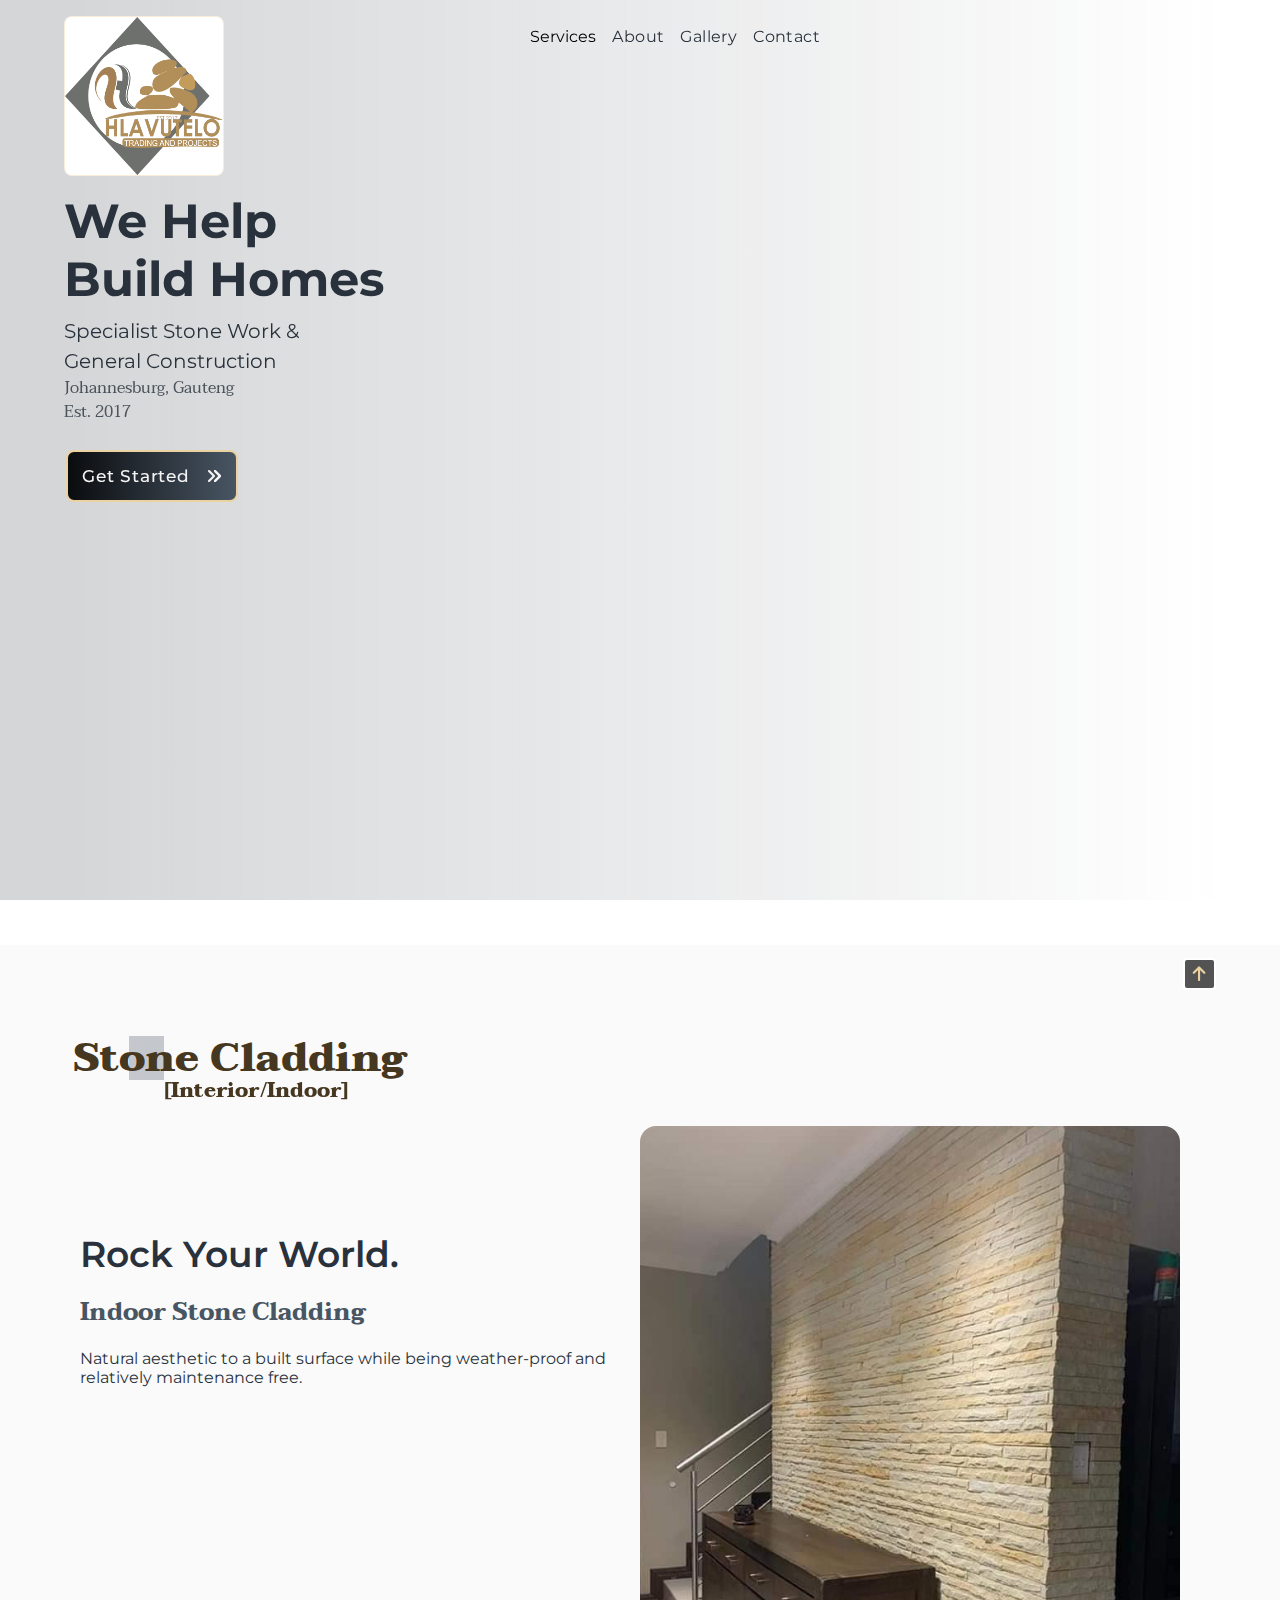
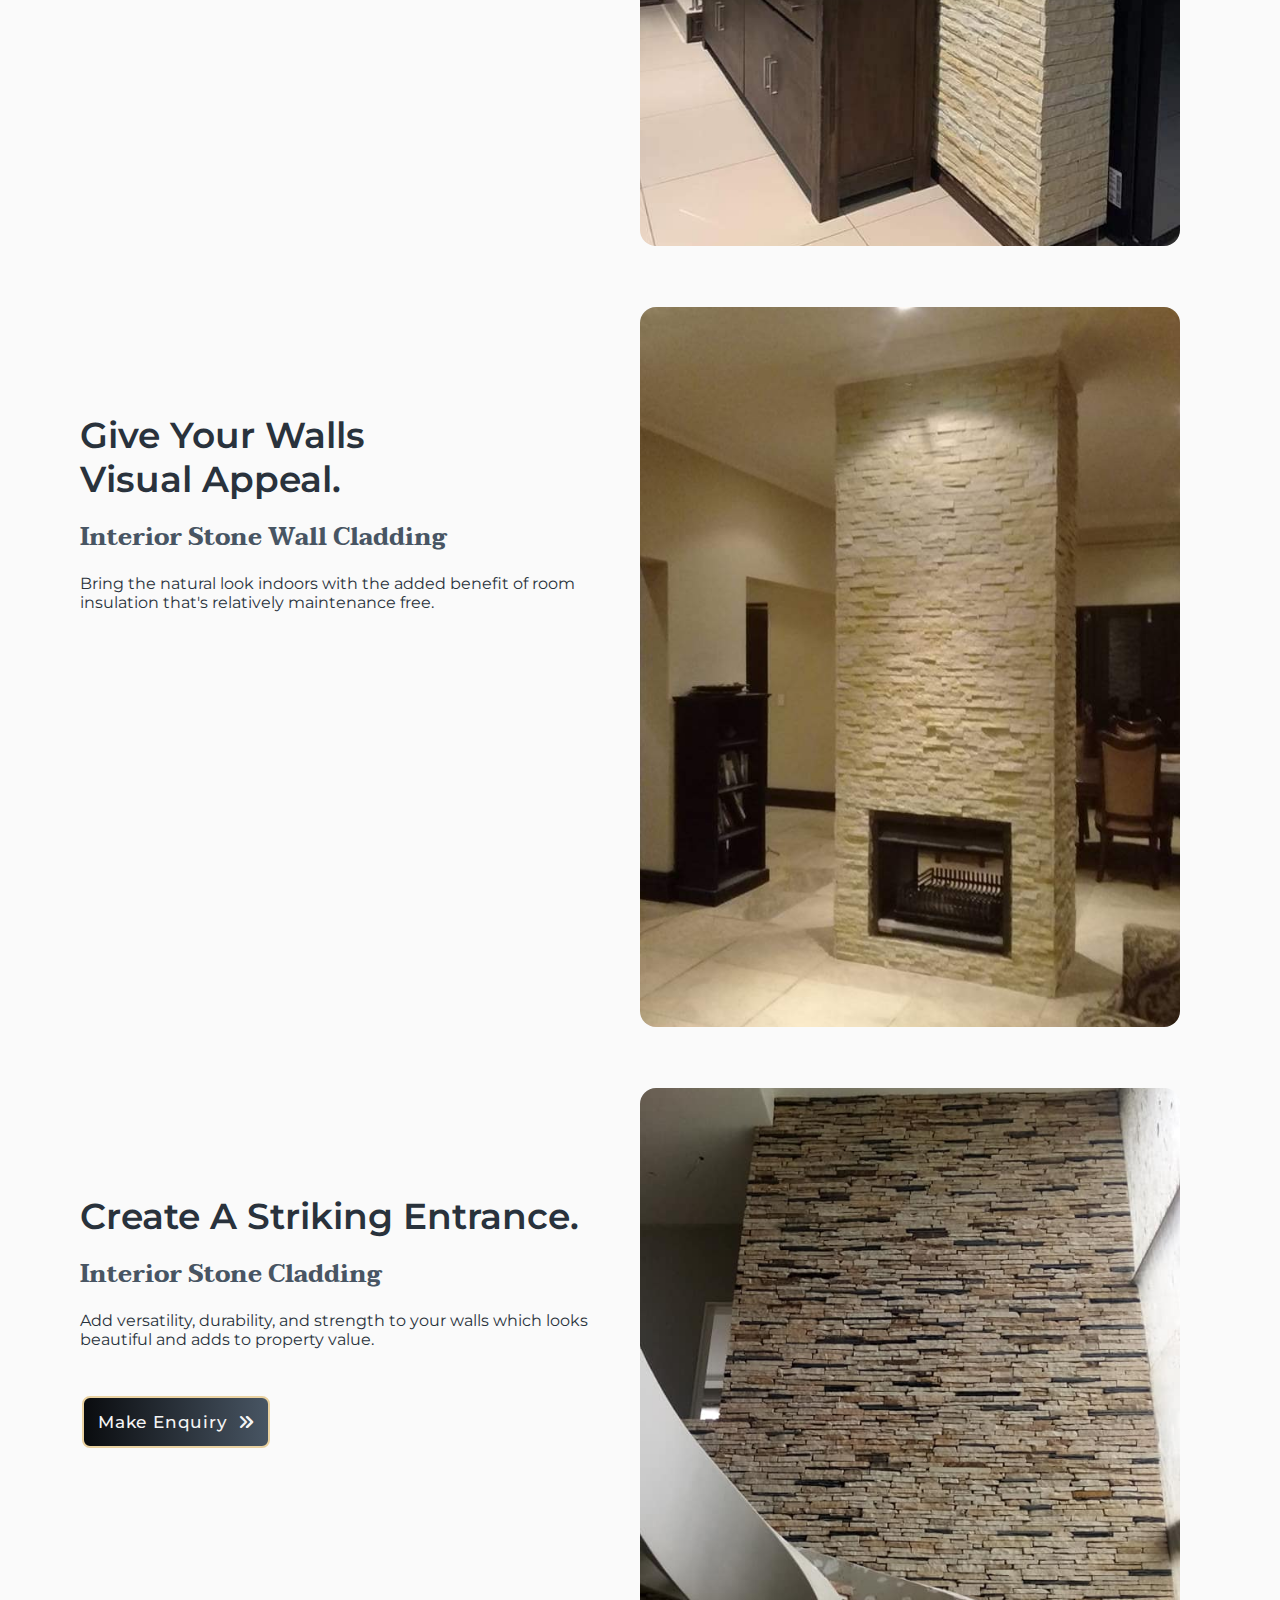
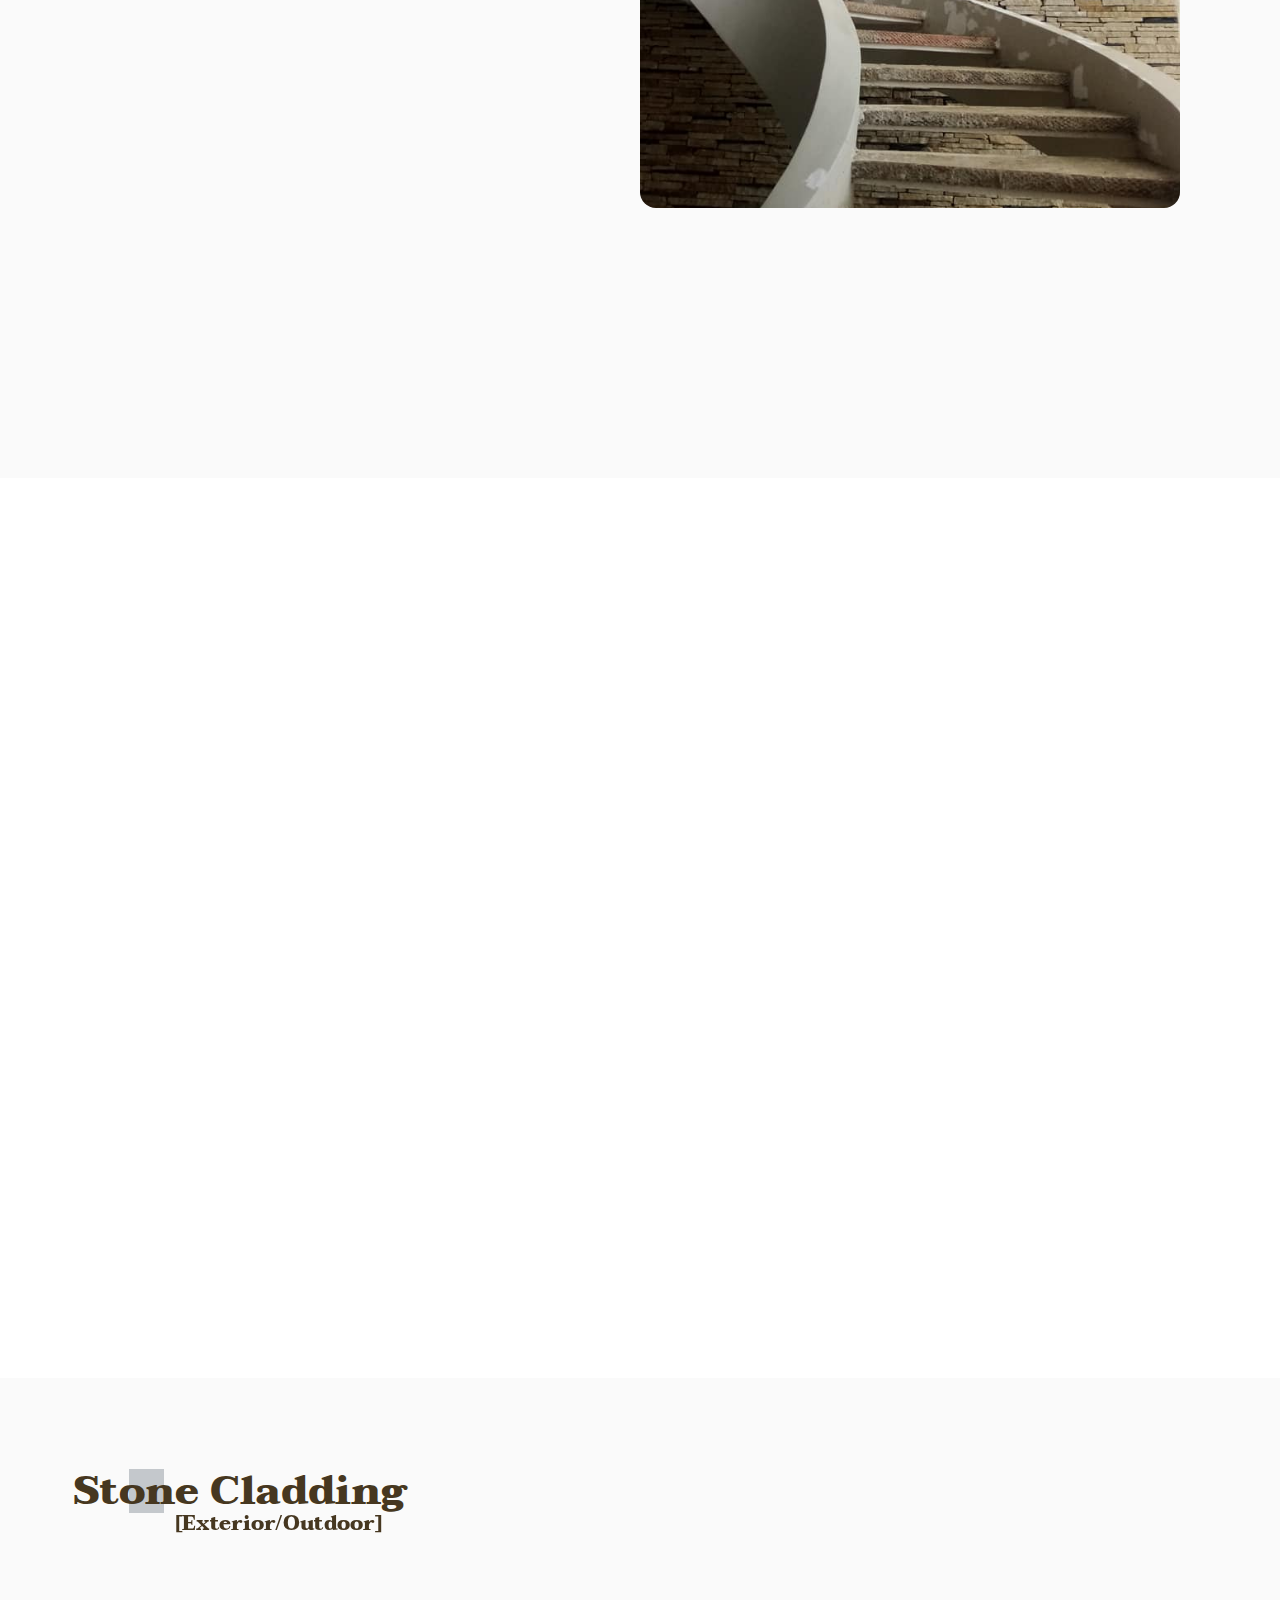
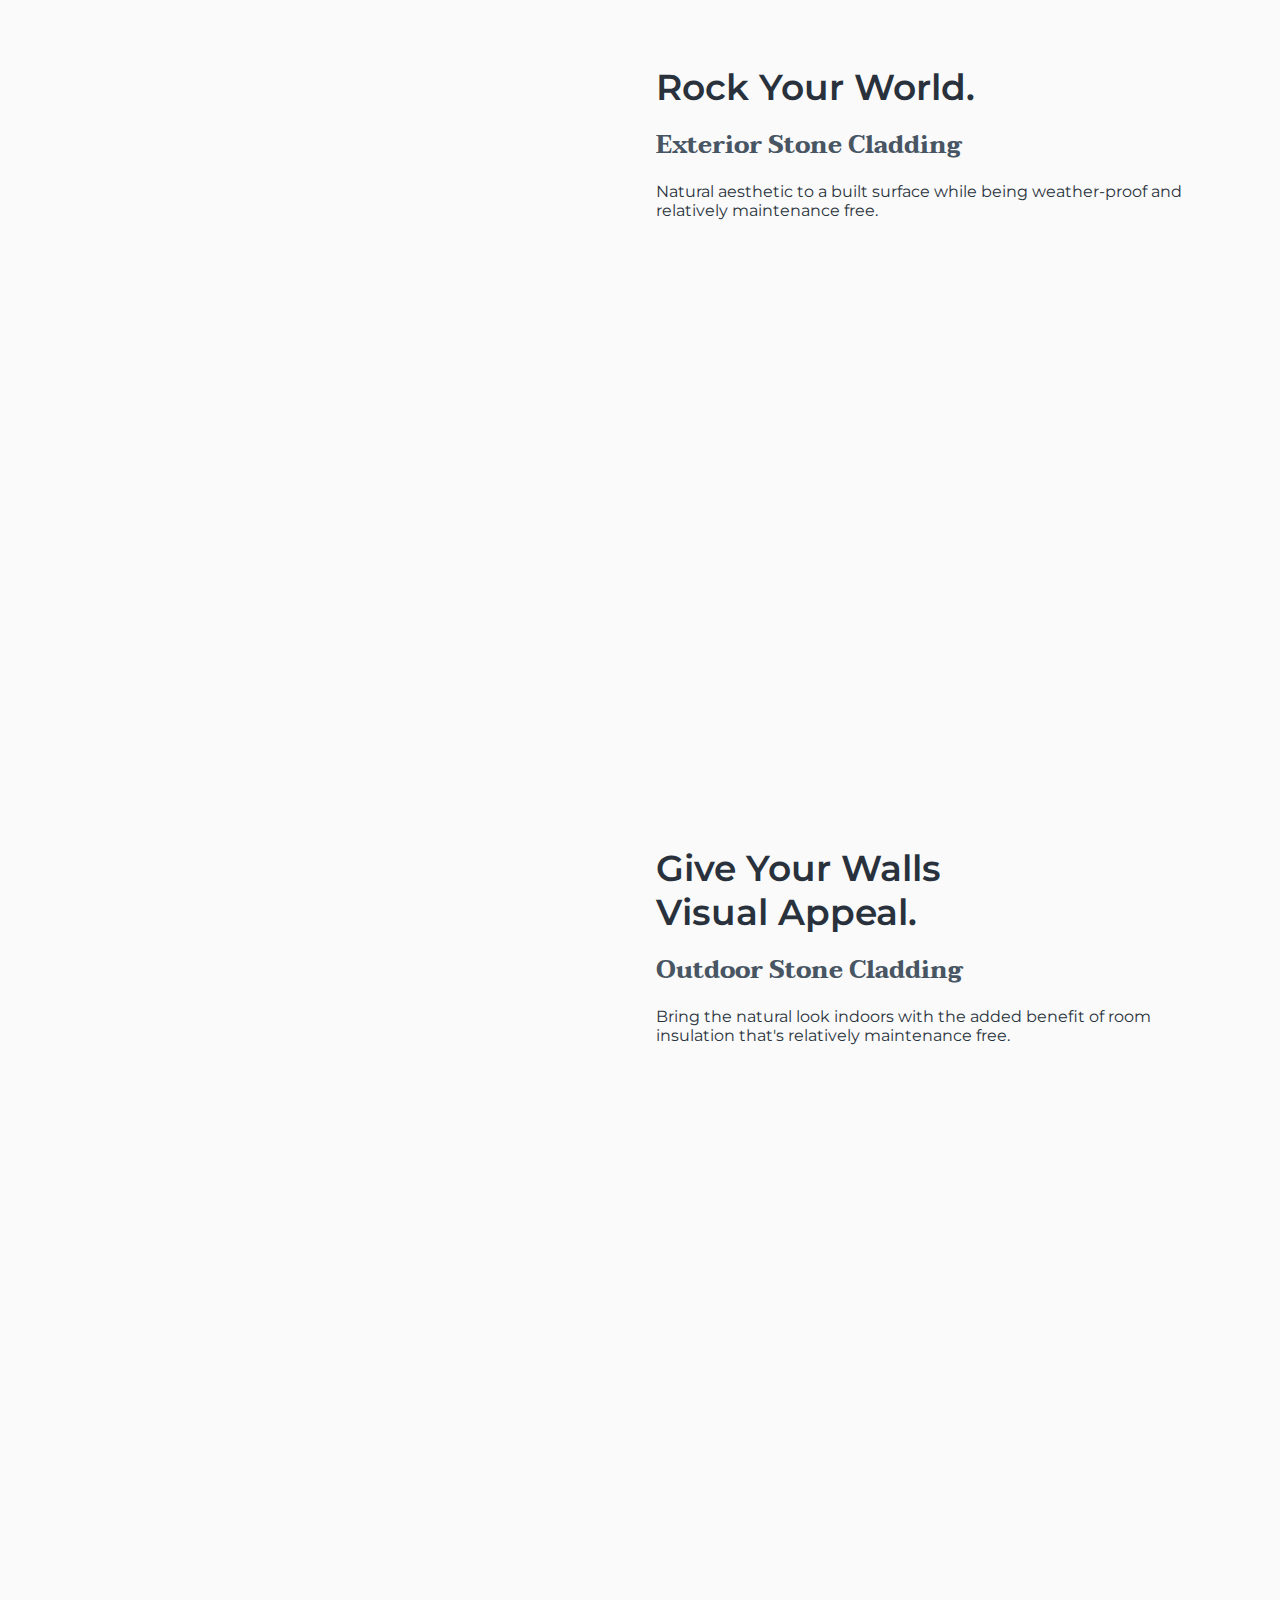
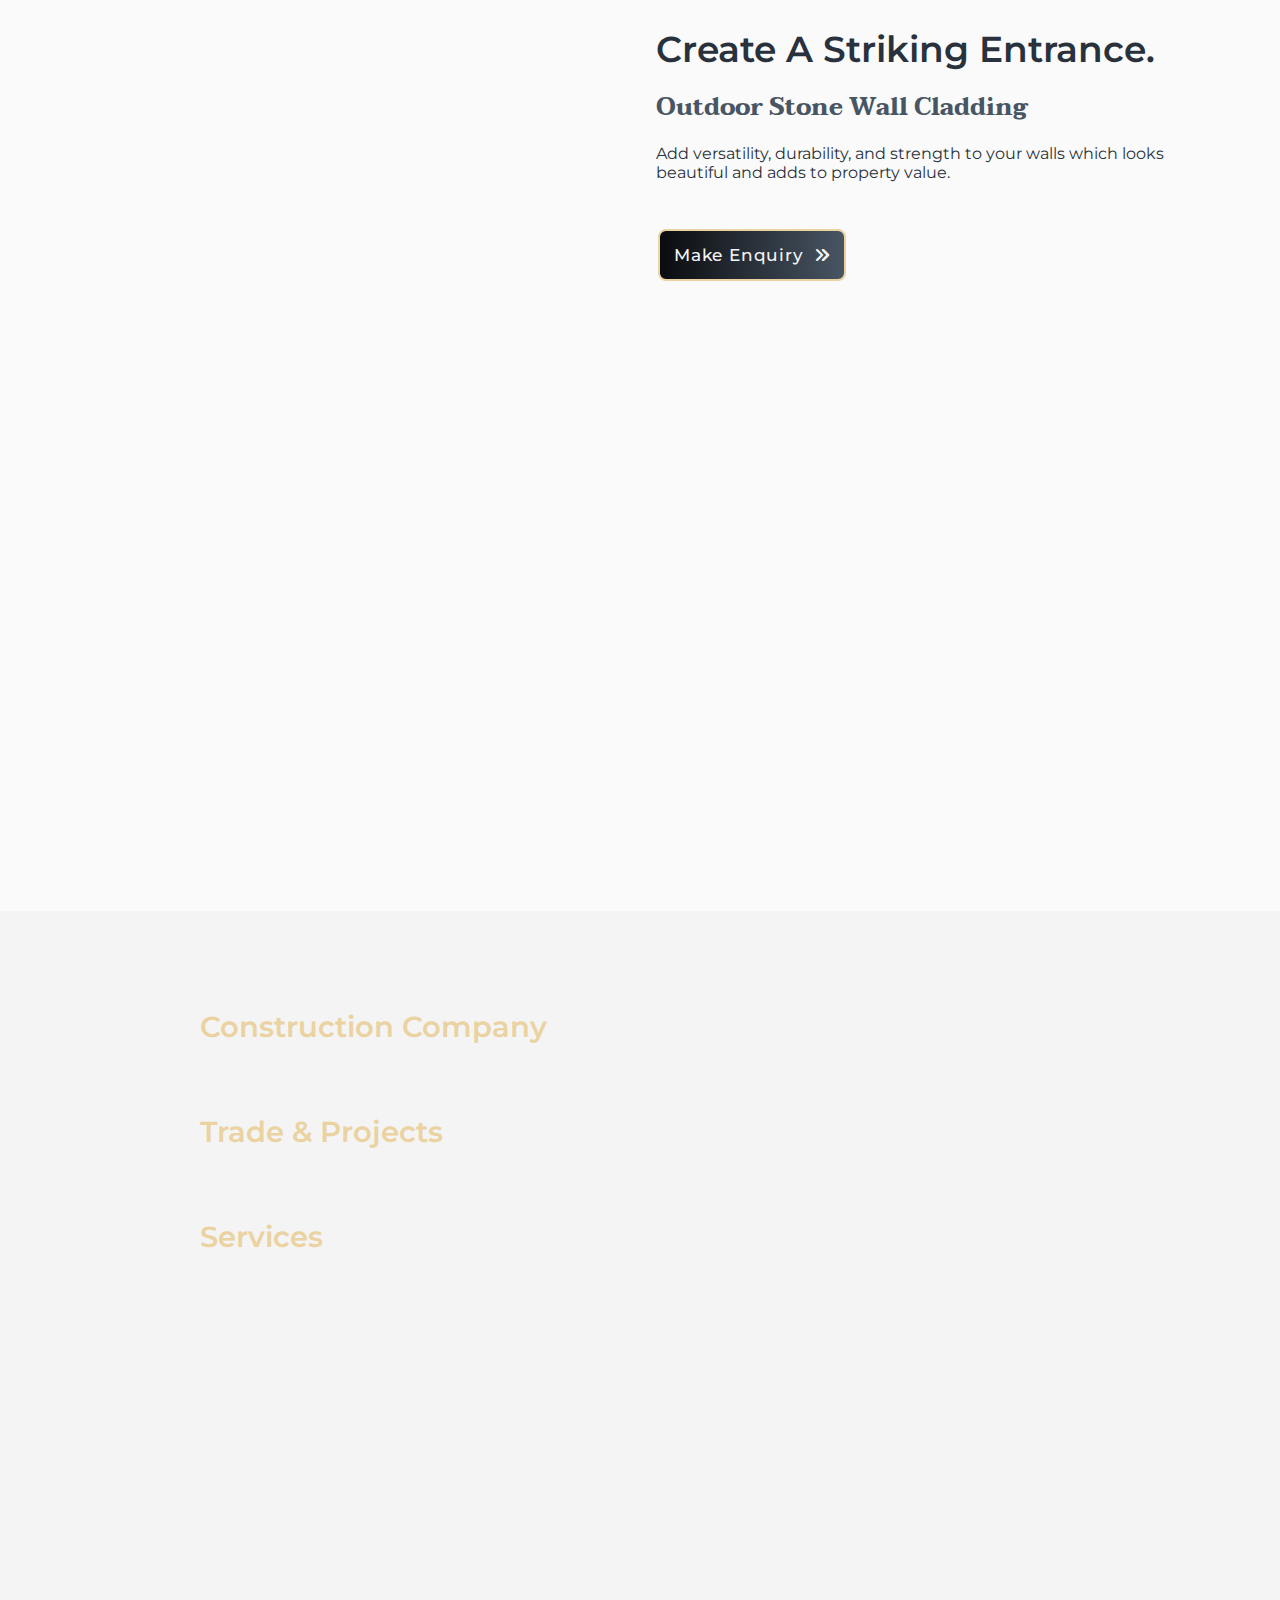
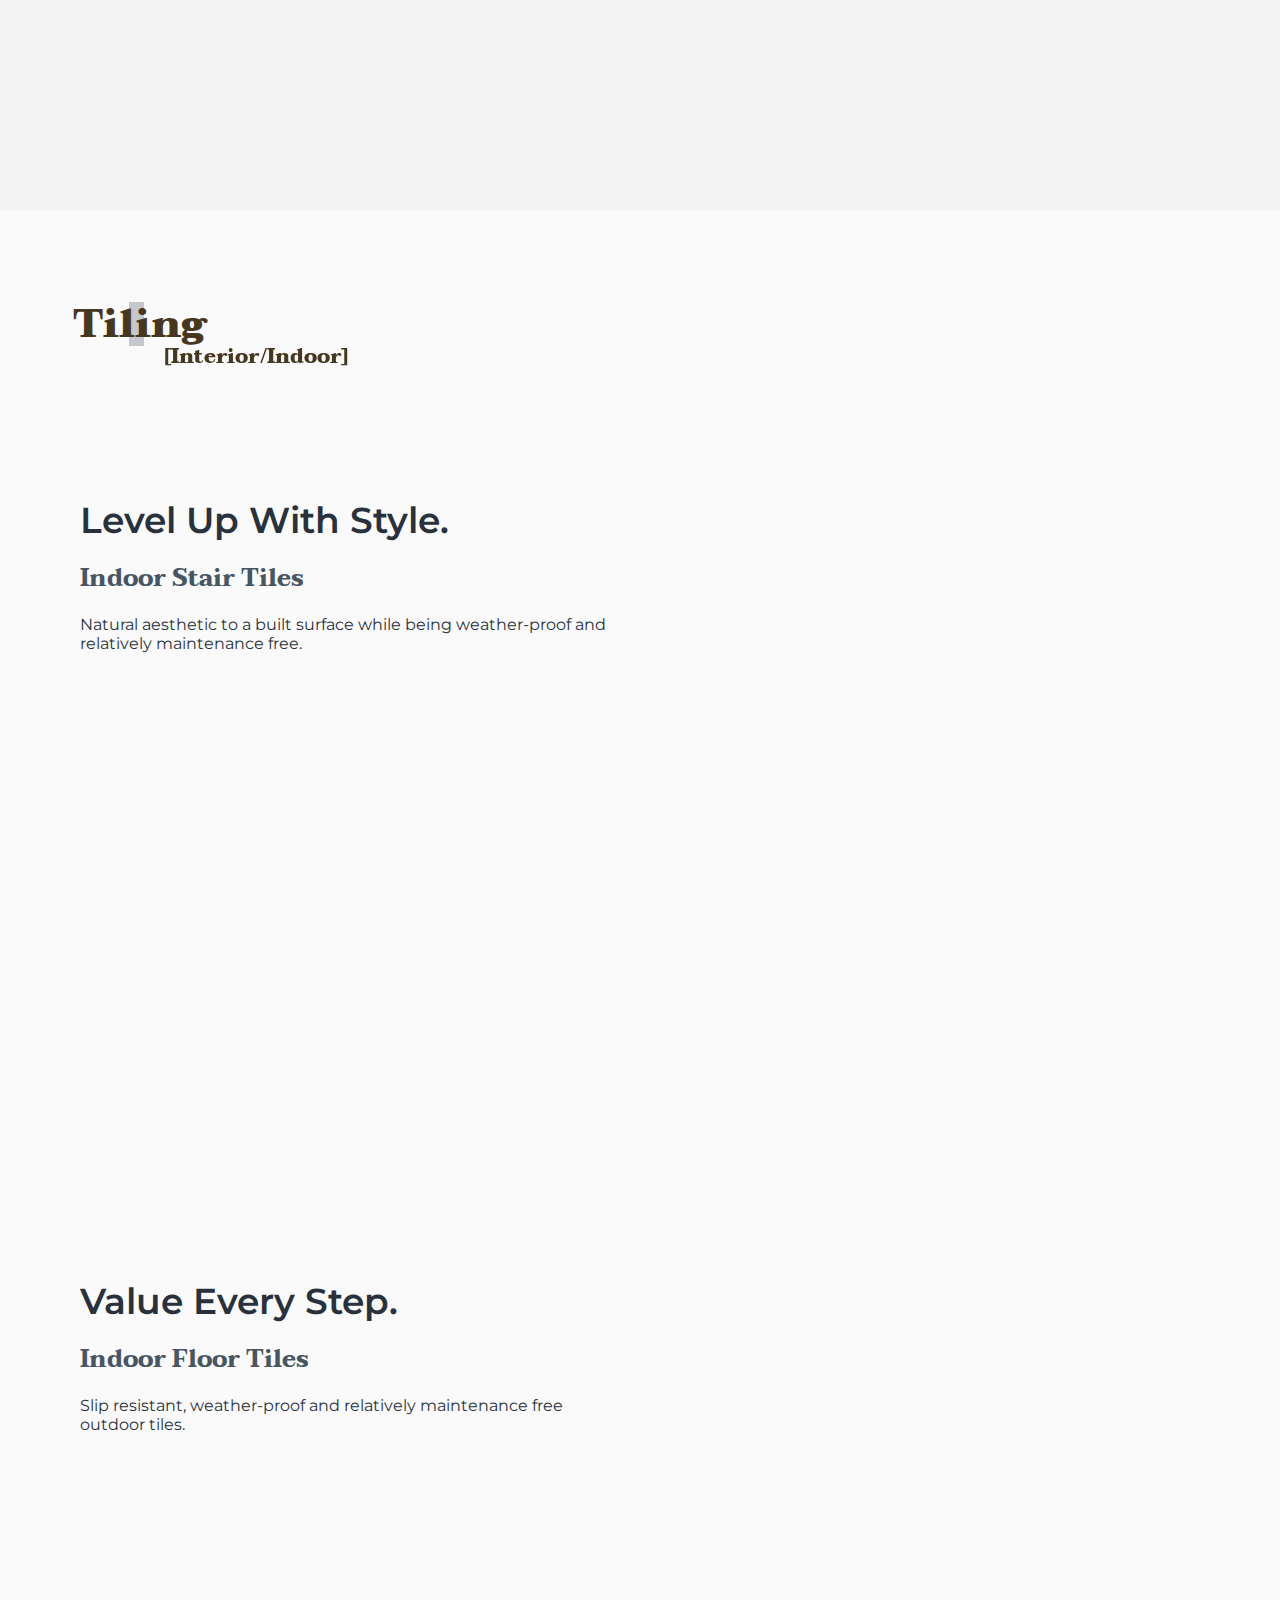
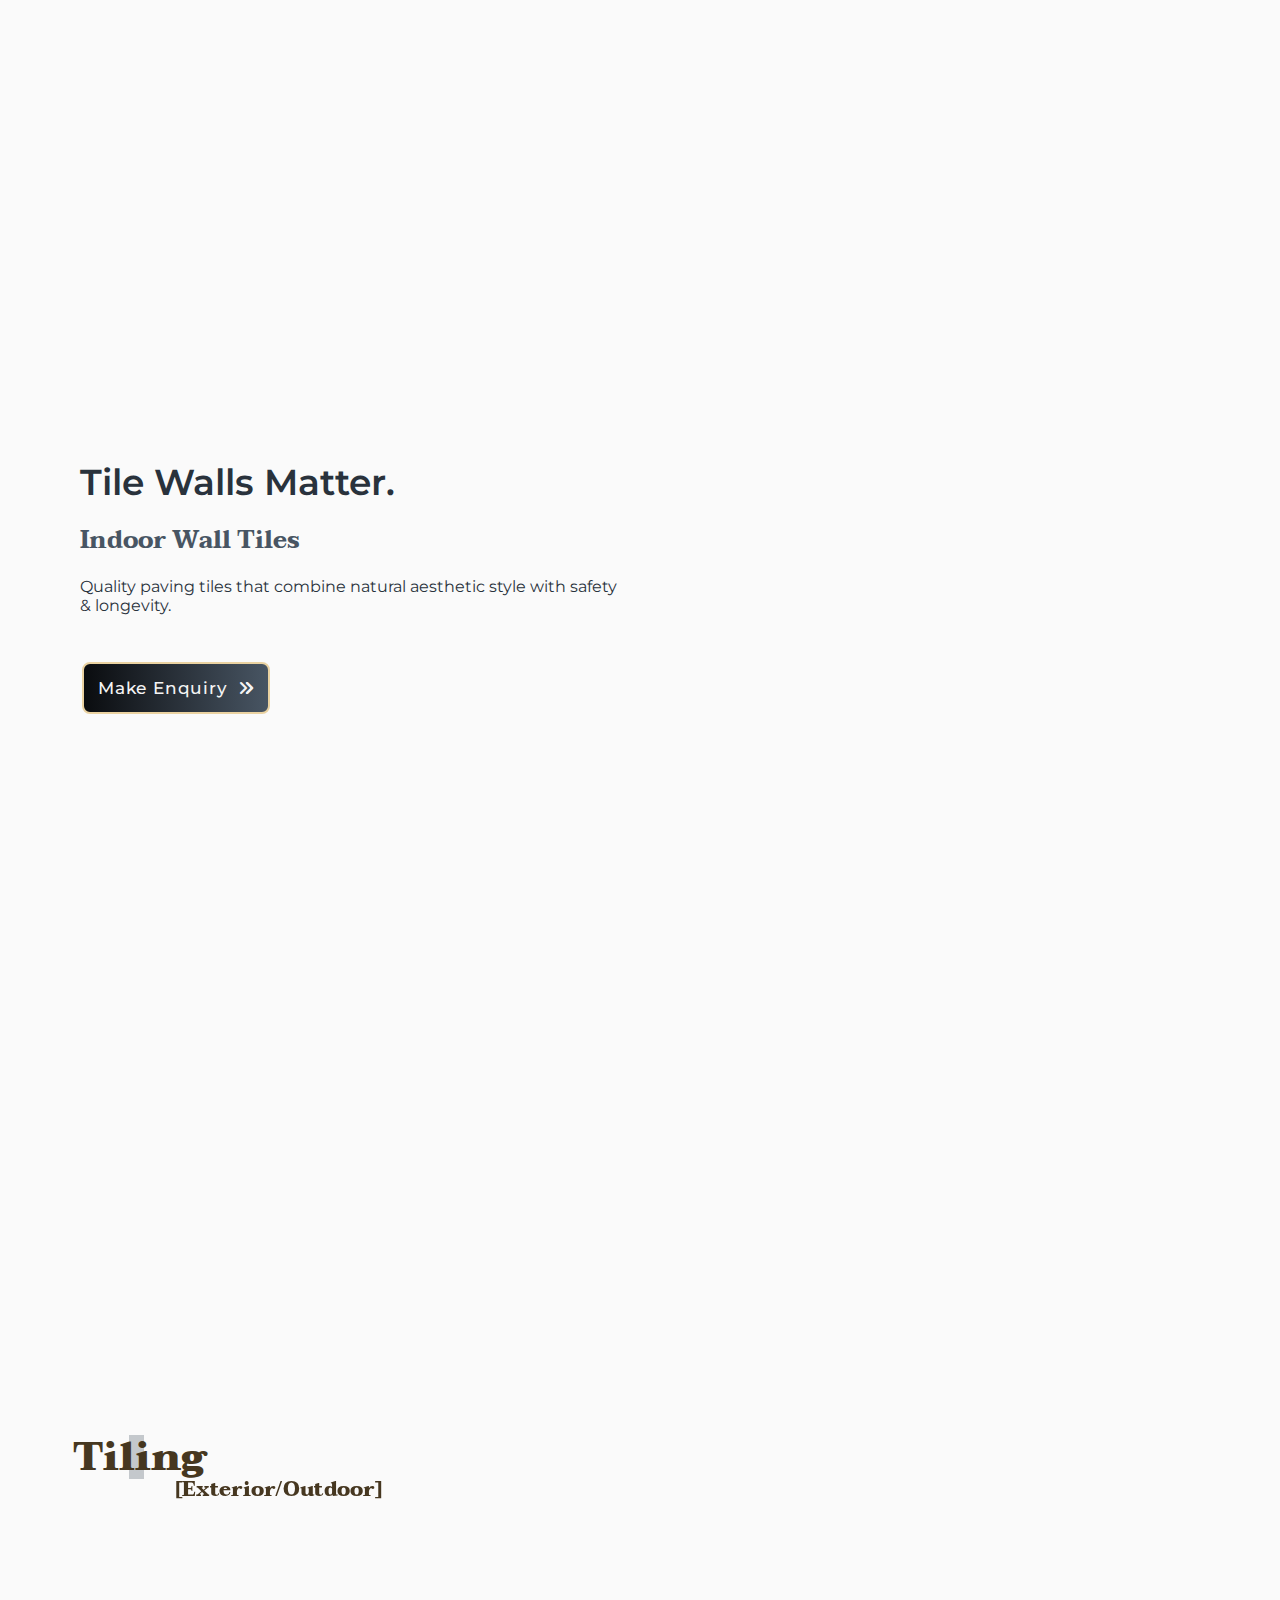
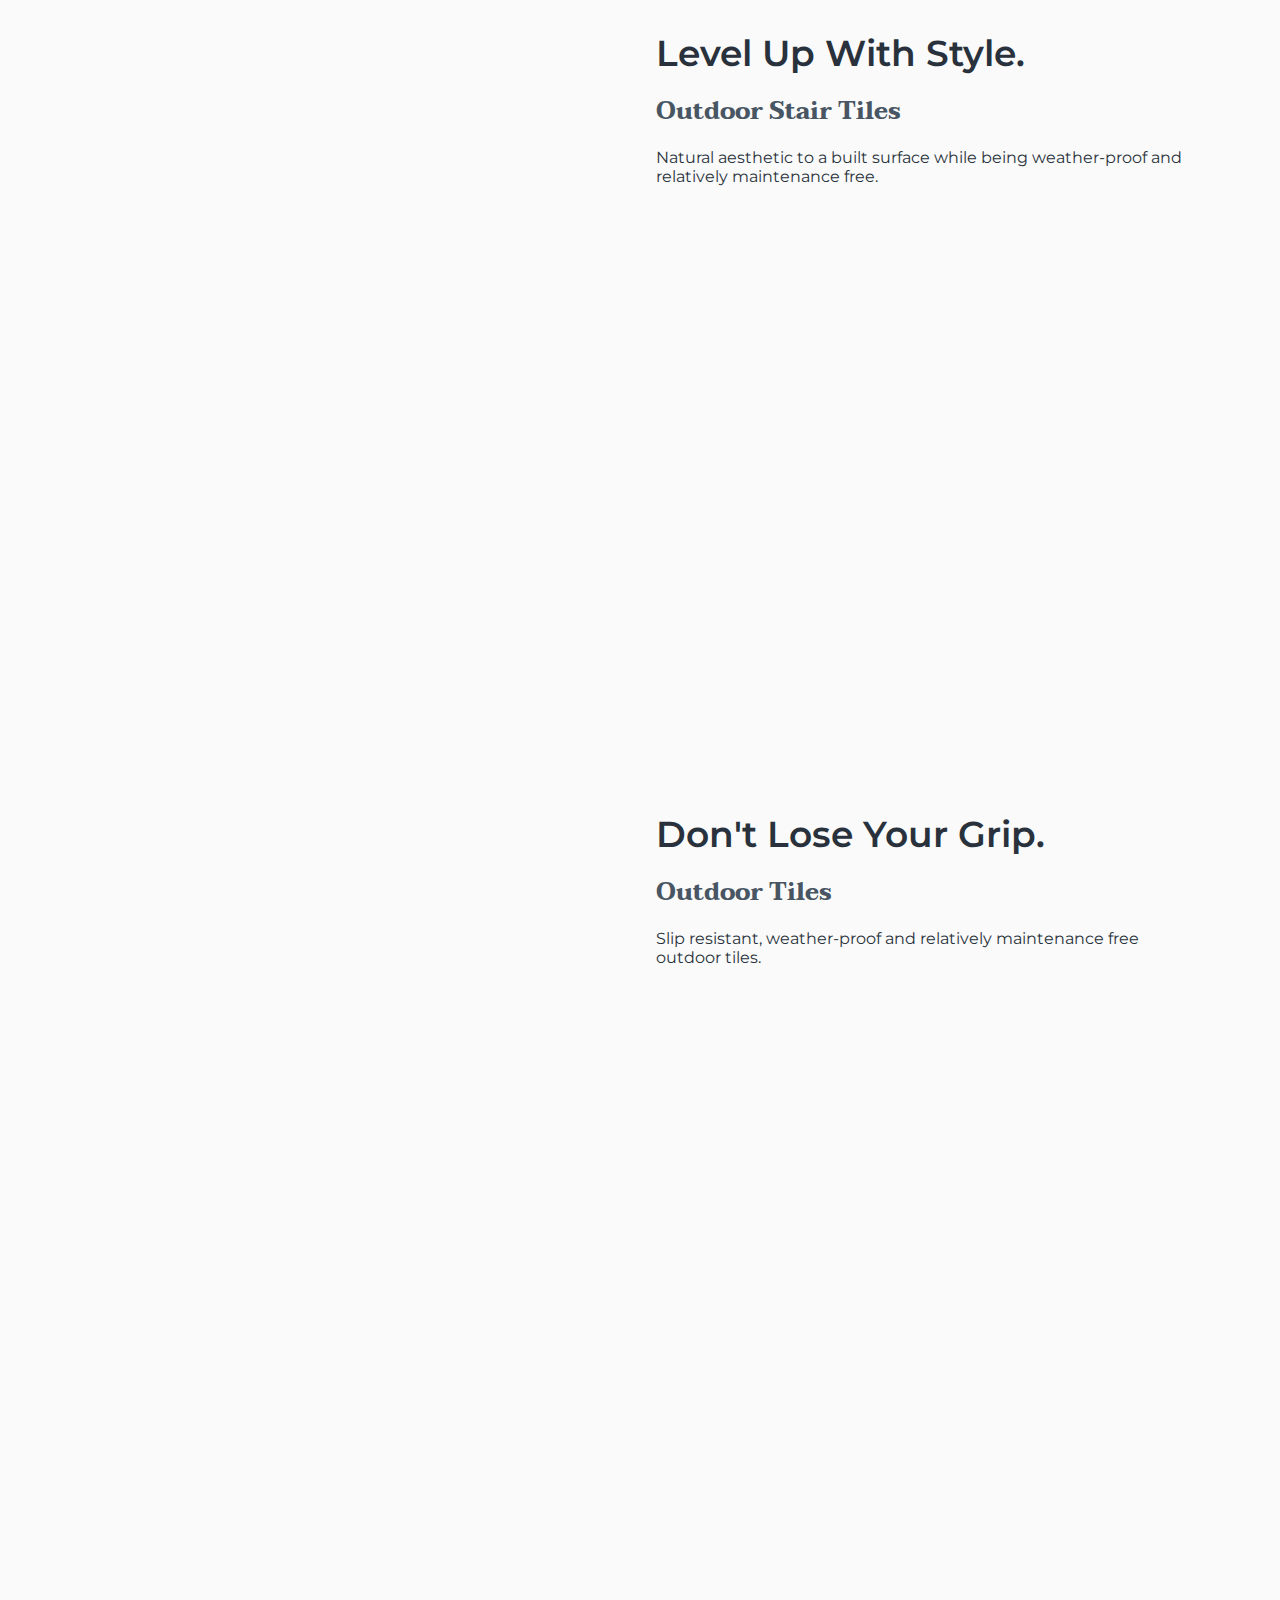
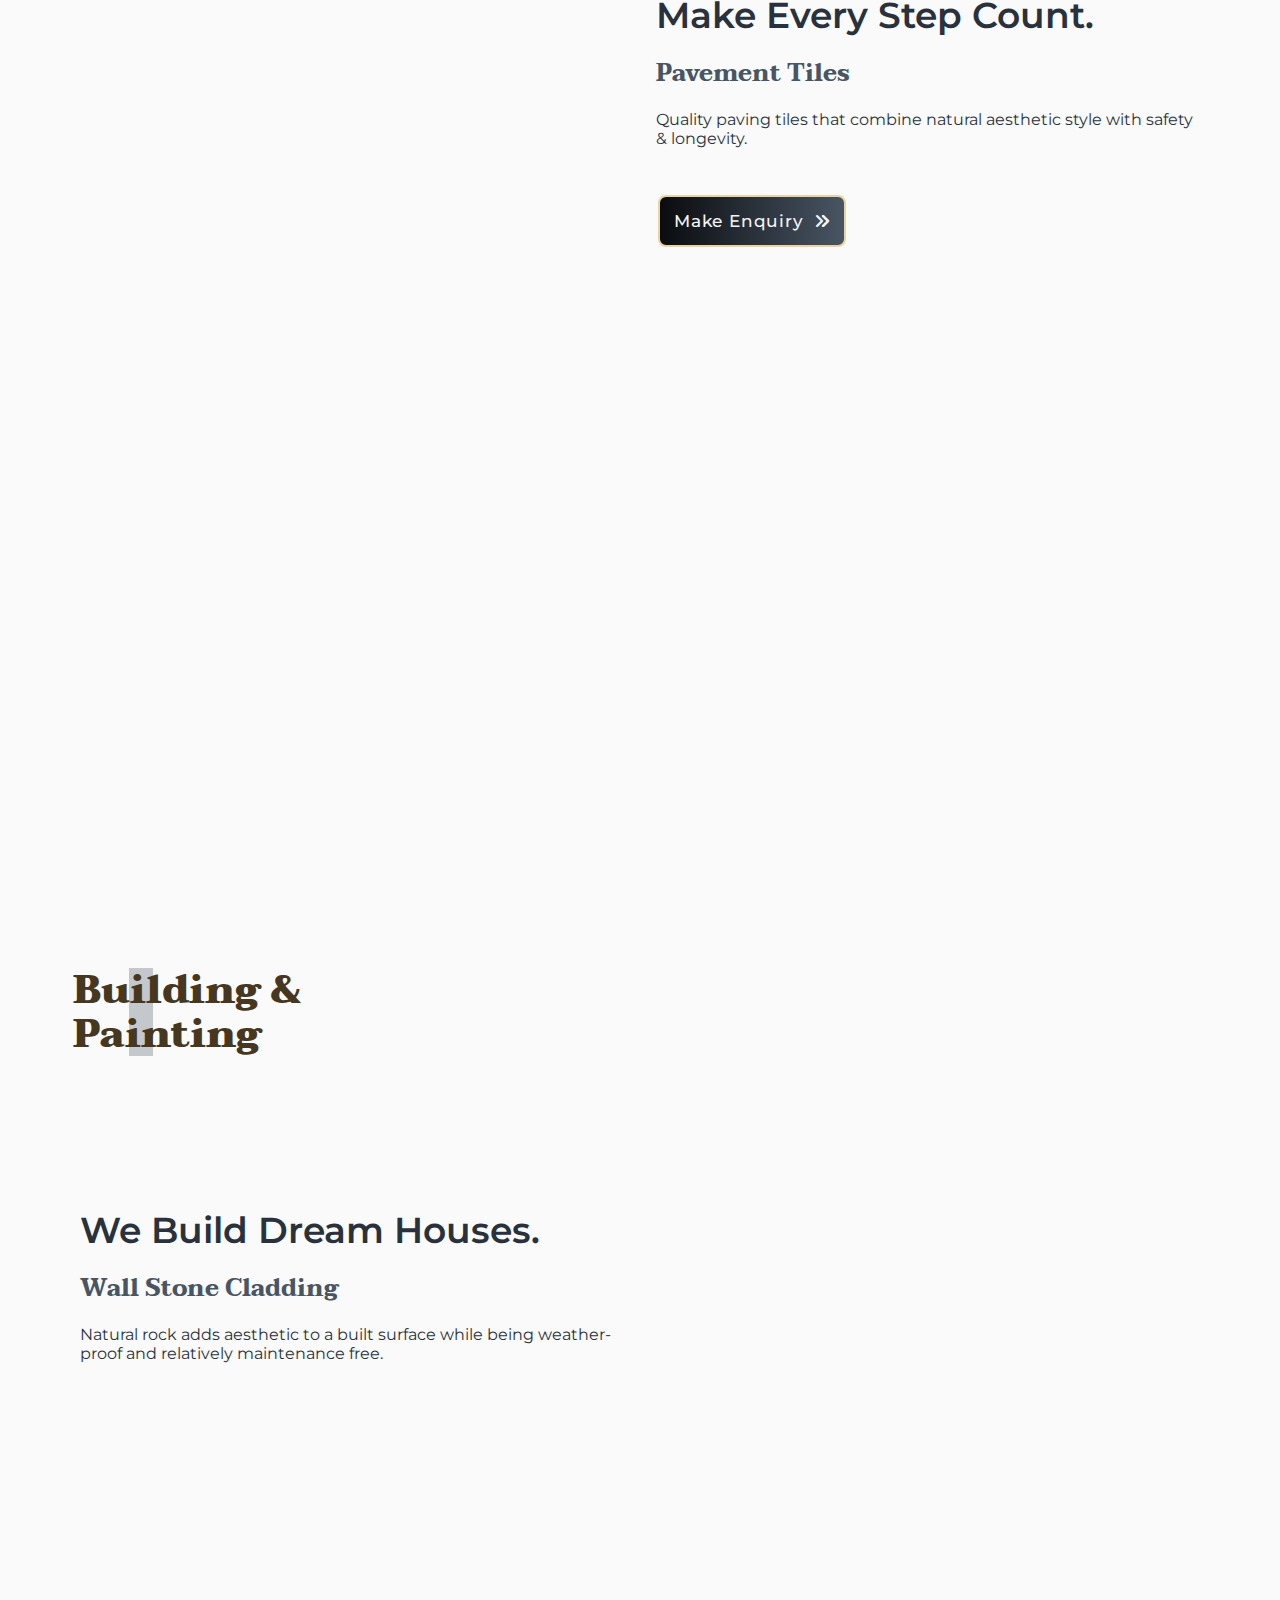
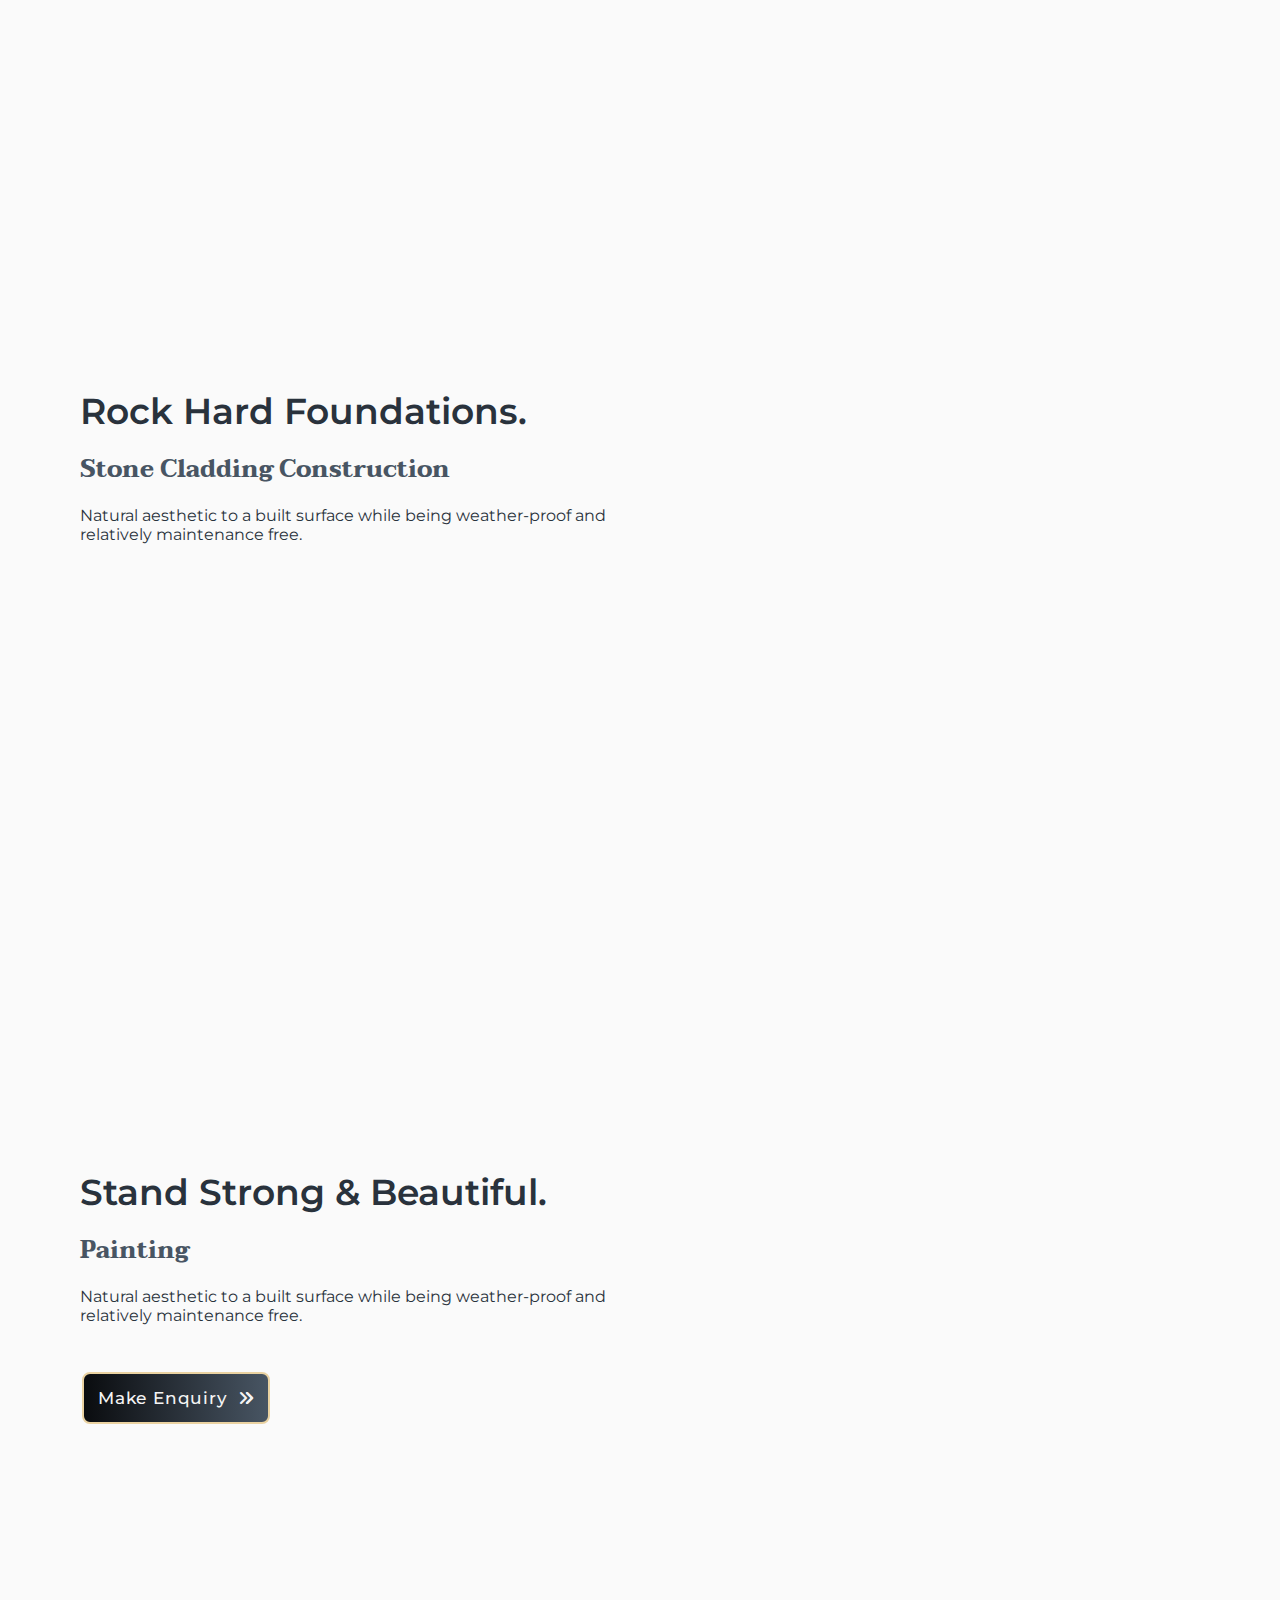
==== index.html @ 3fdbaf0f "flex items io" ====
<!DOCTYPE html>
<html lang="en">

<head>
  <!-- META CHARSET -->
  <meta charset="UTF-8" />
  <!-- META VIEWPORT -->
  <meta name="viewport" content="width=device-width, initial-scale=1.0" />
  <!-- META THEME COLOR -->
  <meta name="theme-color" content="#29323c" />
  <!-- META OG IMAGE -->
  <meta name="image" property="og:image" content="https://hlavutelotrading.co.za/img/logo.png">

  <!-- TITLE -->
  <title>Stone Cladding & General Construction Projects</title>
  <!--  -->
  <!-- META DESCRIPTION -->
  <meta name="description"
    content="Stone cladding specialist based in Johannesburg. Interior & exterior stone cladding and tiling at reasonable prices.">
  <!-- META KEYWORDS -->
  <meta name="keywords"
    content="Stone cladding, tiling,  stone wall cladding, indoor wall cladding, exterior wall, outdoor paving, construction, building projects ">
  <!-- META AUTHOR -->
  <meta name="author" content="Boitumelo Shakex Sempe">
  <!-- FAVICON -->
  <!-- <link rel="shortcut icon" href="icons/favicon.ico"> -->
  <link rel="apple-touch-icon" sizes="57x57" href="icons/apple-icon-57x57.png">
  <link rel="apple-touch-icon" sizes="60x60" href="icons/apple-icon-60x60.png">
  <link rel="apple-touch-icon" sizes="72x72" href="icons/apple-icon-72x72.png">
  <link rel="apple-touch-icon" sizes="76x76" href="icons/apple-icon-76x76.png">
  <link rel="apple-touch-icon" sizes="114x114" href="icons/apple-icon-114x114.png">
  <link rel="apple-touch-icon" sizes="120x120" href="icons/apple-icon-120x120.png">
  <link rel="apple-touch-icon" sizes="144x144" href="icons/apple-icon-144x144.png">
  <link rel="apple-touch-icon" sizes="152x152" href="icons/apple-icon-152x152.png">
  <link rel="apple-touch-icon" sizes="180x180" href="icons/apple-icon-180x180.png">
  <link rel="icon" type="image/png" sizes="192x192" href="icons/android-icon-192x192.png">
  <link rel="icon" type="image/png" sizes="32x32" href="icons/favicon-32x32.png">
  <link rel="icon" type="image/png" sizes="96x96" href="icons/favicon-96x96.png">
  <link rel="icon" type="image/png" sizes="16x16" href="icons/favicon-16x16.png">
  <meta name="msapplication-TileImage" content="icons/ms-icon-144x144.png">
  <link rel="stylesheet" href="css/style.css" />
  <link rel="stylesheet" href="https://cdnjs.cloudflare.com/ajax/libs/font-awesome/6.0.0/css/all.min.css" integrity="sha512-9usAa10IRO0HhonpyAIVpjrylPvoDwiPUiKdWk5t3PyolY1cOd4DSE0Ga+ri4AuTroPR5aQvXU9xC6qOPnzFeg==" crossorigin="anonymous" referrerpolicy="no-referrer" />
  <!-- JAVASCRIPT -->
  <script src="https://cdnjs.cloudflare.com/ajax/libs/jquery/3.6.0/jquery.min.js" integrity="sha512-894YE6QWD5I59HgZOGReFYm4dnWc1Qt5NtvYSaNcOP+u1T9qYdvdihz0PPSiiqn/+/3e7Jo4EaG7TubfWGUrMQ==" crossorigin="anonymous" defer referrerpolicy="no-referrer"></script>
  <script src="js/app.js" defer></script>

</head>

<body>
  <!-- LOADER -->
  <!-- <div class="loader_bg">
    <div class="loader">
      <div class="circle"></div>
    </div>
  </div> -->
  <div class="container" id="container">
    <!-- HEADER -->
    <header id="header" class="header">
      <div class="logo">
        <!-- <a title="Home: Box Shadow" href="#">Box<span>Shadow</span></a> -->
        <a title="Home: Box Shadow" href="#">Hlavutelo</a>
      </div>
      <div title="Sidebar" class="hamburger">
        <div class="bar"></div>
      </div>
      <!-- ASIDE = MOBILE -->
      <aside id="aside" class="aside">
        <ul>
          <li>
            <a title="About" href="#about-content">about<i class="fas fa-user"></i></a>
          </li>
          <li>
            <a title="Make Enquiry" href="#form">Make enquiry<i class="fa-solid fa-envelope"></i></a>
          </li>
          <li title="Services" class="aside-dropdown">
            <button class="dropdown-btn">services
                <i class="fa fa-caret-down"></i>
            </button>
            <div class="dropdown-content">
                <a title="Stone Cladding" href="#indoor-stone">indoor stone cladding</a>
                <a title="Stone Cladding" href="#outdoor-stone">outdoor stone cladding</a>
                <a title="Indoor Tiling" href="#indoor-tiles">indoor tiling</a>
                <a title="Outdoor Tiling" href="#outdoor-tiles">outdoor tiling</a>
                <a title="Building & Painting" href="#building">building & painting</a>
                <!-- <a title="About" href="#about">about</a> -->
            </div>
        </li>
        </ul>
        <div class="contact-links">
          <a href="mailto:info@hlavutelotrading.co.za"><i class="fa-solid fa-envelope"></i>info@hlavutelotrading.co.za</a>
          <a href="tel:+2771 1419 335"><i class="fa-solid fa-phone-volume"></i>+2771 1419 335</a>
          <a href="https://goo.gl/maps/Uwb3WgA36s3QxiKy5"><i class="fa-solid fa-location-dot"></i>Johannesburg, Gauteng</a>
        </div>
      </aside>
      <!-- NAVBAR = DESKTOP -->
      <div id="navbar" class="navbar">
        <ul>
          <li class="dropdown">
            <div class="dropdown-btn">Services</div>
            <ul class="dropdown-content">
              <li>
                <a title="Stone Cladding" href="#indoor-stone">indoor stone cladding</a>
                <a title="Stone Cladding" href="#outdoor-stone">outdoor stone cladding</a>
                <a title="Tiling" href="#indoor-tiles">indoor tiling</a>
                <a title="Tiling" href="#outdoor-tiles">outdoor tiling</a>
                <a title="Building & Painting" href="#building">building & painting</a>
              </li>
            </ul>
          </li>
          <li><a href="#about">About</a></li>
          <li><a href="pages/projects.html">gallery</a></li>
          <li><a href="#contact">contact</a></li>
        </ul>
      </div>
      <!-- DESKTOP CTA -->
      <div class="header-cta"><a href="mailto:info@hlavutelotrading.co.za" title="Send Email"><i class="fa-regular fa-envelope"></i></a></div>
    
    </header>
    <!-- HERO -->
    <div id="hero" class="hero">
      <figure class="hero-logo">
        <img src="img/logo.png" alt="Hlavutelo logo">
      </figure>
      <div class="banner">
        <div class="title">
          <h1>We help <br> build homes</h1>
          <p>specialist stone work & <br> 
            General construction<span> Johannesburg, Gauteng <br> est. 2017 </span> </p>
        </div>
        <div class="cta">
          <a href="#main" title="Go To Menu" class="btn">get started<i class="fa-solid fa-angles-right cta-i"></i></a>
        </div>
      </div>

    </div>
    <main id="main" class="main">
      <!-- INDOOR STONE CLADDING SECTION -->
      <section id="indoor-stone" class="about">
        <!-- SECTION TITLE -->
        <div class="section-title">
          <h2>Stone Cladding <span>[interior/indoor]</span></h2>
        </div>
        <!-- FLEX CONTAINER 1 -->
        <div class="stone-flex-container flex-container">
          <div class="slogan">
            <p class="slogan-p">rock your world</p>
            <h3>indoor stone cladding</h3>
            <p>Natural aesthetic to a built surface while being weather-proof and relatively maintenance free</p>
          </div>
          <div class="flex-image">
            <figure class="io-item">
              <!-- <img src="img/table.jpg" alt="Stone Cladding"> -->
              <img src="img/indoor-stone-cladding-1.jpg" loading="lazy" alt="Stone Cladding">
            </figure>
          </div>
        </div>
        <!-- FLEX CONTAINER 2 -->
        <div class="stone-flex-container flex-container">
          <div class="slogan">
            <p class="slogan-p">give your walls <br> visual appeal</p>
            <h3>interior stone wall cladding</h3>
            <p>Bring the natural look indoors with the added benefit of room insulation that's relatively maintenance free</p>
          </div>
          <div class="flex-image">
            <figure class="io-item">
              <!-- <img src="img/table.jpg" alt="Stone Cladding"> -->
              <img src="img/indoor-stone-cladding-2.jpg" loading="lazy" alt="Stone Cladding">
            </figure>
          </div>
        </div>
        <!-- FLEX CONTAINER 3 -->
        <div class="stone-flex-container flex-container">
          <div class="slogan">
            <p class="slogan-p">create a striking entrance</p>
            <h3>interior stone cladding</h3>
            <p> Add versatility, durability, and strength to your walls which looks beautiful and adds to property value</p>
            <div class="cta">
              <a href="#contact" title="Make Enquiry" class="btn">make enquiry<i class="fa-solid fa-angles-right cta-i"></i></a>
            </div>
          </div>
          <div class="flex-image">
            <figure class="io-item">
              <img src="img/indoor-stone-cladding-3.jpg" loading="lazy" alt="Stone Cladding">
            </figure>
          </div>
        </div>
      </section>
      <!-- SECTION-PAD : LOGO -->
      <div class="section-pad">
        <figure class="io-item">
          <img src="img/logo.png" loading="lazy" alt="Hlavutelo Logo">
        </figure>
      </div>
      <!-- OUTDOOR STONE CLADDING SECTION -->
      <section id="outdoor-stone" class="about">
        <!-- SECTION TITLE -->
        <div class="section-title">
          <h2>Stone Cladding <span>[exterior/outdoor]</span></h2>
        </div>
        <!-- FLEX CONTAINER 1 -->
        <div class="reverse-flex-container flex-container">
          <div class="slogan">
            <p class="slogan-p">rock your world</p>
            <h3>exterior stone cladding</h3>
            <p>Natural aesthetic to a built surface while being weather-proof and relatively maintenance free</p>
          </div>
          <div class="flex-image">
            <figure class="io-item">
              <!-- <img src="img/table.jpg" alt="Stone Cladding"> -->
              <img src="img/outdoor-stone-cladding-1.jpg" loading="lazy" alt="Stone Cladding">
            </figure>
          </div>
        </div>
        <!-- FLEX CONTAINER 2 -->
        <div class="reverse-flex-container flex-container">
          <div class="slogan">
            <p class="slogan-p">give your walls <br> visual appeal</p>
            <h3>outdoor stone cladding</h3>
            <p>Bring the natural look indoors with the added benefit of room insulation that's relatively maintenance free</p>
          </div>
          <div class="flex-image">
            <figure class="io-item">
              <!-- <img src="img/table.jpg" alt="Stone Cladding"> -->
              <img src="img/outdoor-stone-cladding-2.jpg" loading="lazy" alt="Stone Cladding">
            </figure>
          </div>
        </div>
        <!-- FLEX CONTAINER 3 -->
        <div class="reverse-flex-container flex-container">
          <div class="slogan">
            <p class="slogan-p">create a striking entrance</p>
            <h3>outdoor stone wall cladding</h3>
            <p> Add versatility, durability, and strength to your walls which looks beautiful and adds to property value</p>
            <div class="cta">
              <a href="#contact" title="Make Enquiry" class="btn">make enquiry<i class="fa-solid fa-angles-right cta-i"></i></a>
            </div>
          </div>
          <div class="flex-image">
            <figure class="io-item">
              <img src="img/outdoor-stone-cladding-3.jpg" loading="lazy" alt="Stone Cladding">
            </figure>
          </div>
        </div>
      </section>
      <!-- SECTION-PAD : COMPANY-INFO -->
      <div id="about" class="company-info">
        <figure class="io-item">
          <img src="img/fatemeh-alboghbysh-_Izso8ssqbo-unsplash.jpg" loading="lazy" alt="Hlavutelo Logo">
        </figure>
        <article id="about-content">
          <!-- REGISTRAION -->
          <div class="article-item io-item">
            <h3>construction company</h3>
            <p>Level 1 BEE</p>
            <p>REG NO: 2017/205107/07</p>
          </div>
          <!-- ABOUT -->
          <div class="article-item io-item">
            <h3>Trade & Projects</h3>
            <p>specialist stone work<p>
                <p>general construction<p>
          </div>
          <!-- SERVICE LIST -->
          <div class="article-item io-item">
            <ul>
              <h3>Services</h3>
              <li>Stone Cladding</li>
              <li>Tiling</li>
              <li>Sealer</li>
              <li>Rhinolite</li>
              <li>Painting</li>
              <li>building</li>
              <li>plastering</li>
              <li>screeding</li>
              <li>waterproofing</li>
              <li>cleaning titles</li>
            </ul>
          </div>
        </article>
      </div>
      <!-- INDOOR TILING SECTION -->
      <section id="indoor-tiles" class="about">
        <div class="section-title">
          <h2>tiling<span>[interior/indoor]</span></h2>
        </div>
        <!-- FLEX CONTAINER 1 -->
        <div class="flex-container">
          <div class="slogan">
            <p class="slogan-p">Level up with style</p>
            <h3>indoor stair tiles</h3>
            <p>Natural aesthetic to a built surface while being weather-proof and relatively maintenance free</p>
          </div>
          <div class="flex-image">
            <figure class="io-item">
              <!-- <img src="img/table.jpg" alt="Stone Cladding"> -->
              <img src="img/indoor-stair-tiles-1.jpg" loading="lazy" alt="Outdoor stair tiles">
            </figure>
          </div>
        </div>
        <!-- FLEX CONTAINER 2 -->
        <div class="flex-container">
          <div class="slogan">
            <p class="slogan-p">value every step</p>
            <h3>indoor floor tiles</h3>
            <p>Slip resistant, weather-proof and relatively maintenance free outdoor tiles</p>
          </div>
          <div class="flex-image">
            <figure class="io-item">
              <!-- <img src="img/table.jpg" alt="Stone Cladding"> -->
              <img src="img/indoor-tiles-1.jpg" loading="lazy" alt="Poolside tiling">
            </figure>
          </div>
        </div>
        <!-- FLEX CONTAINER 3 -->
        <div class="flex-container">
          <div class="slogan">
            <p class="slogan-p">tile walls matter</p>
            <h3>indoor wall tiles</h3>
            <p>Quality paving tiles that combine natural aesthetic style with safety & longevity</p>
            <div class="cta">
              <a href="#contact" title="Make Enquiry" class="btn">make enquiry<i class="fa-solid fa-angles-right cta-i"></i></a>
            </div>
          </div>
          <div class="flex-image">
            <figure class="io-item">
              <!-- <img src="img/table.jpg" alt="Stone Cladding"> -->
              <img src="img/indoor-tiles-3.jpg" loading="lazy" alt="Tiles">
            </figure>
          </div>
        </div>
      </section>
      <!-- OUTDOOR TILING SECTION -->
      <section id="outdoor-tiles" class="about">
        <div class="section-title">
          <h2>tiling<span>[exterior/outdoor]</span></h2>
        </div>
        <!-- FLEX CONTAINER 1 -->
        <div class="reverse-flex-container flex-container">
          <div class="slogan">
            <p class="slogan-p">Level up with style</p>
            <h3>outdoor stair tiles</h3>
            <p>Natural aesthetic to a built surface while being weather-proof and relatively maintenance free</p>
          </div>
          <div class="flex-image">
            <figure class="io-item">
              <!-- <img src="img/table.jpg" alt="Stone Cladding"> -->
              <img src="img/outdoor-tiles-1.jpg" loading="lazy" alt="Outdoor stair tiles">
            </figure>
          </div>
        </div>
        <!-- FLEX CONTAINER 2 -->
        <div class="reverse-flex-container flex-container">
          <div class="slogan">
            <p class="slogan-p">don't lose your grip</p>
            <h3>outdoor tiles</h3>
            <p>Slip resistant, weather-proof and relatively maintenance free outdoor tiles</p>
          </div>
          <div class="flex-image">
            <figure class="io-item">
              <!-- <img src="img/table.jpg" alt="Stone Cladding"> -->
              <img src="img/outdoor-tiles-2.jpg" loading="lazy" alt="Poolside tiling">
            </figure>
          </div>
        </div>
        <!-- FLEX CONTAINER 3 -->
        <div class="reverse-flex-container flex-container">
          <div class="slogan">
            <p class="slogan-p">make every step count</p>
            <h3>pavement tiles</h3>
            <p>Quality paving tiles that combine natural aesthetic style with safety & longevity</p>
            <div class="cta">
              <a href="#contact" title="Make Enquiry" class="btn">make enquiry<i class="fa-solid fa-angles-right cta-i"></i></a>
            </div>
          </div>
          <div class="flex-image">
            <figure class="io-item">
              <!-- <img src="img/table.jpg" alt="Stone Cladding"> -->
              <img src="img/outdoor-tiles-3.jpg" loading="lazy" alt="Tiles">
            </figure>
          </div>
        </div>
      </section>
      <!-- BUILDING SECTION -->
      <section id="building" class="about">
        <div class="section-title">
          <h2>building & <br> painting</h2>
        </div>
        <!-- FLEX CONTAINER 1 -->
        <div class="flex-container">
          <div class="slogan">
            <p class="slogan-p">we build dream houses</p>
            <h3>wall stone cladding</h3>
            <p>Natural rock adds aesthetic to a built surface while being weather-proof and relatively maintenance free</p>
          </div>
          <div class="flex-image">
            <figure class="io-item">
              <img src="img/exterior-stone-cladding.jpg" loading="lazy" alt="Tiling">
            </figure>
          </div>
        </div>
        <!-- FLEX CONTAINER 2 -->
        <div class="flex-container">
          <div class="slogan">
            <p class="slogan-p">rock hard foundations</p>
            <h3>stone cladding construction</h3>
            <p>Natural aesthetic to a built surface while being weather-proof and relatively maintenance free</p>
          </div>
          <div class="flex-image">
            <figure class="io-item">
              <!-- <img src="img/table.jpg" alt="Stone Cladding"> -->
              <img src="img/building-3.jpg" loading="lazy" alt="Poolside tiling">
            </figure>
          </div>
        </div>
        <!-- FLEX CONTAINER 3 -->
        <div class="flex-container">
          <div class="slogan">
            <p class="slogan-p">stand strong & beautiful</p>
            <h3>painting</h3>
            <p>Natural aesthetic to a built surface while being weather-proof and relatively maintenance free</p>
            <div class="cta">
              <a href="#contact" title="Make Enquiry" class="btn">make enquiry<i class="fa-solid fa-angles-right cta-i"></i></a>
            </div>
          </div>
          <div class="flex-image">
            <figure class="io-item">
              <!-- <img src="img/table.jpg" alt="Stone Cladding"> -->
              <img src="img/painting.jpg" loading="lazy" alt="Painting Walls">
            </figure>
          </div>
        </div>
      </section>
      
      <!-- CONTACT ITEM -->
      <section id="contact" class="contact">
        <div class="section-title">
          <h2>contact</h2>
        </div>
        <!-- CONTACT CONTAINER -->
        <div class="contact-flex-container">
        <div class="contact-container">
          <div class="contact-item ">
            <div class="contact-icon phone-icon">
              <i class="fas fa-phone"></i>
            </div>
            <div class="contact-info">
              <h2>phone</h2>
              <a title="Call Hlavutelo" href="tel:+2771 1419 335">+2771 1419 335</a>
            </div>
          </div>
        <!-- CONTACT ITEM EMAIL -->
          <div class="contact-item ">
            <div class="contact-icon email-icon">
              <i class="fa-solid fa-envelope"></i>
            </div>
            <div class="contact-info">
              <h2>email address</h2>
              <a title="Email Hlavutelo" href="mailto:info@hlavutelotrading.co.za">info@hlavutelotrading.co.za</a>
            </div>
          </div>
        <!-- CONTACT ITEM FACEBOOK -->
          <div class="contact-item ">
            <div class="contact-icon social-icon">
              <i class="fa-brands fa-facebook"></i>
            </div>
            <div class="contact-info">
              <h2>facebook</h2>
              <a title="Stone Worker's Facebook Account" href="https://www.facebook.com">facebook</a>
            </div>
          </div>
        </div>
        <div id="form" class="contact-form">
          <form  action="https://formsubmit.co/info@hlavutelotrading.co.za" method="POST">
            <div class="form-title">
              <h1>make enquiry</h1>
              <p>Leave your details and enquiry.</p>
            </div>
            <fieldset>
              <label for="name">Name
                <input type="text" minlength="2" id="name" name="Name" tabindex="1" placeholder="First & last name" required>
              </label>
              <label for="email">email
                <input type="email" id="email" name="Email" tabindex="2" placeholder="Email Address" required>
              </label>
              <label for="phone">phone
                <input type="tel" id="phone" name="Phone Number" tabindex="3" placeholder="Your phone number" required>
              </label>
              <label for="enquiry">enquiry
                <textarea name="Enquiry" id="enquiry" cols="10" tabindex="4" placeholder="Leave your enquiry here.." rows="5"></textarea>
              </label>
            </fieldset>
            <button class="submit-btn" tabindex="4">submit form<i class="fa-solid fa-angles-right cta-i"></i></button>
            <!-- FORM OPTIONS -->
            <input type="hidden" name="_cc" value="normansmart2@gmail.com">
            <input type="hidden" name="_autoresponse" value="Hlavutelo has received your form">
            <input type="hidden" name="_subject" value="New Form submission">
            <input type="hidden" name="_template" value="table">
          </form>
        </div>
      </div>
      </section>
    </main>
    <footer id="footer" class="footer">
      <figure class="logo">
        <img src="img/logo.png" alt="Hlavutelo Trading & Projects Logo">
      </figure>
      <div class="copyright">
        <div class="copyright-grid">
          <p>all rights reserved.</p>
          <p>copyright&copy; <a href="#">Hlavutelo Trading & Projects</a></p>
          <p><a href="https://maps.google.com/maps?q=-25.92073000%2C28.02322000&hl=en&fbclid=IwAR0o8xuqGlJBYeuwx76Lu2uKEh_Um6b1KJXWJJqDnIJ2GsiiZp9Z4VZw03Q" target="_blank"></a>DIEPSLOOT, Johannesburg, South Africa</p>
          <p>web design: <a href="https://shakexsempe.netlify.app/" target="_blank">Shakex Sempe</a></p>
        <p><span id="date"></span></p>
      </div>
      </div>
    </footer>
    <!-- HOME BTN -->
    <div class="home-button">
      <a href="#" title="Home Buttom" class="top-btn"><i class="fas fa-arrow-up"></i></a>
    </div>
    <!-- FOOTER-NAVIGATION -->
    <div class="footer-nav">
      <div class="item item1">
        <a href="#contact"><i class="fa-solid fa-phone"></i>contact</a>
      </div>
      <div class="item item2">
        <a href="#"><i class="fa-solid fa-house"></i>home</a>
      </div>
      <div class="item item3">
        <a href="pages/gallery.html"><i class="fa-solid fa-camera"></i>gallery</a>
      </div>
    </div>
  </div>

  <!-- DATE -->
  <script>
    const date = document.getElementById('date');
    date.innerHTML = new Date().getFullYear()
  </script>
<!-- PRELOADER SCRIPT -->
  <script>
  setTimeout(function () {
    $('.loader_bg').fadeToggle();
  }, 5000);
</script>
<!-- SCROLL SCRIPT -->
<!-- <script src="https://unpkg.com/scroll-out/dist/scroll-out.min.js"></script>

<script>
  ScrollOut({
    onShown(el) {
      el.classList.add("animated");
    }
  });
</script> -->
</body>

</html>
---- css/style.css ----
@charset "UTF-8";
@import url("https://fonts.googleapis.com/css2?family=Montserrat:wght@100;200;300;400;500;700&family=Taviraj:wght@200;300;500;600;700&display=swap");
.hamburger {
  border: 2px solid #fff;
  border: none;
  height: 1.25rem;
  width: 1.25rem;
  display: grid;
  place-items: center;
  cursor: pointer;
}
@media (min-width: 820px) {
  .hamburger {
    display: none;
  }
}
.hamburger .bar {
  height: 0.125rem;
  width: 100%;
  background: #485563;
  background: #ead2a1;
  border-radius: 0.5rem;
  position: relative;
  border: none;
  transition: 0.25s;
}
.hamburger .bar::before, .hamburger .bar::after {
  content: "";
  position: absolute;
  left: 0;
  height: 100%;
  width: 100%;
  background: #f4f4f4;
  background: inherit;
  border-radius: 0.5rem;
  transition: 0.25s;
  z-index: -1;
}
.hamburger .bar::before {
  transform: translateY(-0.4rem);
}
.hamburger .bar::after {
  transform: translateY(0.4rem);
}
.hamburger.active .bar {
  background: #ead2a1;
  transform: translateX(-0.25rem);
}
.hamburger.active .bar::before {
  transform: translateY(-0.4rem) translateX(0.25rem);
}
.hamburger.active .bar::after {
  transform: translateY(0.4rem) translateX(-0.25rem);
}

.btn {
  display: flex;
  position: relative;
  width: 11rem;
  padding: 1rem;
  color: #f4f4f4;
  font-size: 1.05rem;
  font-weight: 500;
  text-decoration: none;
  text-align: center;
  text-transform: capitalize;
  letter-spacing: 0.05rem;
  transition: 0.25s;
  isolation: isolate;
  border: 0.125rem solid transparent;
  border-radius: 0.5rem;
}
.btn::before, .btn::after {
  content: "";
  position: absolute;
  top: 0;
  left: 0;
  width: 100%;
  height: 100%;
  transition: 0.25s;
  border-radius: 0.5rem;
  z-index: -1;
}
.btn::before {
  background: linear-gradient(90deg, #0a0c0f, #485563);
  box-shadow: none;
  border: 0.15rem solid #ead2a1;
}
.btn::after {
  background: linear-gradient(90deg, #485563, #0a0c0f);
  box-shadow: none;
  opacity: 0;
  border: 0.15rem solid rgba(255, 255, 255, 0.2);
}
@media (max-width: 820px) {
  .btn:active {
    transform: scale(0.98);
    letter-spacing: normal;
  }
  .btn:active::before {
    opacity: 0;
  }
  .btn:active::after {
    opacity: 1;
  }
}
@media (min-width: 820px) {
  .btn:hover {
    transform: scale(0.98);
    letter-spacing: normal;
  }
  .btn:hover::before {
    opacity: 0;
  }
  .btn:hover::after {
    opacity: 1;
  }
  .btn:hover i::before, .btn:hover i::after {
    animation: none;
    color: #ead2a1;
  }
}

.cta-i::before, .cta-i::after {
  position: absolute;
  color: #f4f4f4;
  opacity: 1;
  top: 50%;
  font-size: 1rem;
  transform: translateY(-50%);
  right: 1rem;
  transition: 0.25s;
}
.cta-i::before {
  content: "";
  font-family: "Font Awesome 6 Free";
  animation: arrow 1.5s infinite;
}
.cta-i::after {
  content: "";
  font-family: "Font Awesome 6 Free";
  animation: arrow-2 1.5s infinite;
}
@keyframes arrow {
  50% {
    transform: translateY(-50%) translateX(0.15rem);
    opacity: 0;
  }
}
@keyframes arrow-2 {
  50% {
    opacity: 1;
    color: #29323c;
    color: #ead2a1;
  }
}

.home-button {
  border: 2px solid #29323c;
  border: 2px solid #fff;
  position: fixed;
  bottom: 5vh;
  right: 5vw;
  display: grid;
  place-items: center;
  background: #29323c;
  background: #000a;
  border-radius: 0.25rem;
  transform: translateY(15vh);
  transition: 1s;
}
@media (max-width: 820px) {
  .home-button {
    display: none;
  }
}
.home-button .top-btn {
  color: #ead2a1;
  font-size: 1.05rem;
  padding: 0.25rem 0.5rem;
  transition: 0.25s;
}
@media (max-width: 820px) {
  .home-button:active {
    background: #000;
    transition: 0.25s;
  }
  .home-button:active .top-btn {
    transform: scale(0.9);
  }
}
@media (min-width: 820px) {
  .home-button:hover {
    background: #000;
    transition: 0.25s;
  }
  .home-button:hover .top-btn {
    transform: scale(0.9);
  }
}
.home-button.active {
  transform: translateY(0);
}

.footer-nav {
  position: fixed;
  z-index: 5;
  bottom: 0;
  height: auto;
  width: 100%;
  padding: 0.5rem 5vw;
  padding: 0.5rem 0;
  background: #0a0c0f;
  background: linear-gradient(0deg, #0a0c0f, #20262e);
  display: flex;
  align-items: center;
  justify-content: space-evenly;
  transform: translateY(8vh);
  transition: 0.5s;
}
@media (min-width: 768px) {
  .footer-nav {
    display: none;
  }
}
.footer-nav .item a {
  transition: 1s;
  text-transform: capitalize;
  text-decoration: none;
  font-size: 0.75rem;
  color: #f4f4f4;
}
.footer-nav .item a i {
  font-size: 1.05rem;
  color: #f4f4f4;
  opacity: 0.8;
  transition: 1s;
  display: grid;
  place-items: center;
}
.footer-nav.active-footer {
  transform: translateY(0);
}

.loader_bg {
  position: fixed;
  height: 100vh;
  width: 100vw;
  background: linear-gradient(90deg, #fff, #f4f4f4);
  z-index: 99;
}
.loader_bg .loader {
  position: absolute;
  top: 1rem;
  left: 7vw;
  height: 8rem;
  width: 8rem;
  display: grid;
  place-items: center;
  padding: 0.25rem;
  position: relative;
  overflow: hidden;
  isolation: isolate;
  animation: rotate 5s linear forwards;
}
@keyframes rotate {
  80% {
    opacity: 1;
  }
  100% {
    transform: rotate(45deg) translateX(0) scale(0.8);
    opacity: 0;
  }
}
.loader_bg .loader::after {
  content: "";
  position: absolute;
  top: 0;
  left: 0;
  width: 100%;
  height: 100%;
  background: #6e706d;
  z-index: -1;
  animation: loader-bg 2s linear;
}
@keyframes loader-bg {
  0% {
    transform: scaleY(0);
  }
  100% {
    transform: scaleY(1);
  }
}
.loader_bg .loader .circle {
  border: 1px solid #000;
  border: none;
  border-radius: 50%;
  width: 100%;
  height: 100%;
  background: #fff;
}

header {
  position: fixed;
  top: 0;
  background: #6e706d;
  background: #29323c;
  height: 7vh;
  width: 100vw;
  margin: 0;
  z-index: 10;
  padding: 0 5vw;
  display: flex;
  justify-content: space-between;
  align-items: center;
  transition: 0.5s;
}
@media (min-width: 768px) {
  header {
    height: 8vh;
  }
}
header .logo {
  background: linear-gradient(90deg, #000 20%, #20262e);
  background: #20262e;
  border: 0.105rem solid rgba(234, 210, 161, 0.4);
  border: 0.105rem solid rgba(255, 255, 255, 0.2);
  padding: 0.25rem 0.5rem;
  border-radius: 0.5rem;
  overflow: hidden;
  width: 7rem;
  width: max-content;
  transition: 0.5s;
  text-align: left;
  transform: translateY(0vh);
}
@media (min-width: 768px) {
  header .logo {
    text-align: left;
    padding: 0.5rem 1rem;
  }
}
header .logo a {
  color: #f4f4f4;
  color: #ead2a1;
  text-transform: uppercase;
  text-transform: capitalize;
  font-size: 1rem;
  text-decoration: none;
}
header .logo a span {
  color: #f4f4f4;
  font-family: "Taviraj", serif;
}
@media (min-width: 768px) {
  header .logo a {
    font-size: 1.15rem;
  }
}
header aside {
  position: absolute;
  background: linear-gradient(60deg, #1f252d, #343f4c);
  width: 100%;
  height: 100vh;
  top: 7vh;
  left: 100vw;
  overflow: hidden;
  padding: 5vh 0;
  transition: 0.5s;
}
@media (min-width: 820px) {
  header aside {
    display: none;
  }
}
header aside ul {
  padding: 5vh 1rem;
  width: 90%;
}
header aside ul li {
  display: flex;
  transform: translateX(5rem);
  transition: 1s;
  padding-bottom: 0.25rem;
  padding-right: 1rem;
  margin-bottom: 0.5rem;
  opacity: 0;
}
header aside ul li a {
  text-transform: capitalize;
  color: #f4f4f4;
  padding: 0.5rem;
  text-decoration: none;
  width: 100%;
}
header aside ul li a i {
  float: right;
  margin: 0 auto;
  color: #ead2a1;
}
header aside ul li.aside-dropdown {
  border: none;
  border-bottom: 1px solid #ead2a1;
  position: relative;
  display: flex;
  flex-direction: column;
  overflow: hidden;
  transition: 1s;
}
header aside ul li.aside-dropdown button {
  text-transform: capitalize;
  font-family: "Montserrat", sans-serif;
  color: #f4f4f4;
  font-size: 1rem;
  background: transparent;
  border: none;
  display: flex;
  justify-content: flex-start;
  justify-content: space-between;
  align-items: center;
  float: left;
  width: 100%;
  padding: 0.5rem;
}
header aside ul li.aside-dropdown button i {
  transition: 0.25s;
  color: #ead2a1;
}
header aside ul li.aside-dropdown .dropdown-content {
  height: 0vh;
  transition: 0.5s;
  display: flex;
  flex-direction: column;
  padding: 1rem 0.5rem 0.25rem;
}
header aside ul li.aside-dropdown .dropdown-content a {
  text-transform: capitalize;
  text-decoration: none;
  color: #ead2a1;
  margin-left: 1rem;
  padding: 0.5rem 0.25rem;
  border-radius: 0.5rem;
  opacity: 0;
  transform: translateX(1rem);
  transition: 0.5s;
}
header aside ul li.aside-dropdown:hover {
  border-color: #fff3;
  border-radius: 0;
  border-radius: 0.5rem;
  transition: border 0.5s;
}
header aside ul li.aside-dropdown:hover button i {
  opacity: 0.5;
  transform: rotate(180deg);
}
header aside ul li.aside-dropdown:hover .dropdown-content {
  height: 35vh;
}
header aside ul li.aside-dropdown:hover .dropdown-content a {
  opacity: 1;
  transform: translateX(0);
}
header aside ul li.aside-dropdown:hover .dropdown-content a:nth-child(1) {
  transition-delay: 0.15s;
}
header aside ul li.aside-dropdown:hover .dropdown-content a:nth-child(2) {
  transition-delay: 0.2s;
}
header aside ul li.aside-dropdown:hover .dropdown-content a:nth-child(3) {
  transition-delay: 0.25s;
}
header aside ul li.aside-dropdown:hover .dropdown-content a:nth-child(4) {
  transition-delay: 0.3s;
}
header aside ul li.aside-dropdown:hover .dropdown-content a:nth-child(5) {
  transition-delay: 0.35s;
}
header aside .contact-links {
  display: flex;
  flex-direction: column;
  padding-left: 1rem;
  gap: 1.5rem;
}
header aside .contact-links a {
  color: #ead2a1;
  font-size: 1rem;
  text-decoration: none;
  letter-spacing: 0.025rem;
  opacity: 0;
  transition: 1s;
}
header aside .contact-links a i {
  width: 1.5rem;
  font-size: 1.25em;
  padding-bottom: 0.25rem;
  color: #f4f4f4;
  transform: translateX(-1rem);
  transition: 0.5s;
  display: block;
}
header aside.active {
  left: 5vw;
}
header aside.active ul li {
  transform: translateX(0);
  opacity: 1;
}
header aside.active ul li:nth-child(1) {
  transition-delay: 0.25s;
}
header aside.active ul li:nth-child(2) {
  transition-delay: 0.3s;
}
header aside.active ul li:nth-child(3) {
  transition-delay: 0.35s;
}
header aside.active ul li a::after {
  transition: 0.25s;
}
header aside.active ul li a:hover {
  background-color: #fff1;
  transition: 0.25s;
}
header aside.active ul li::after {
  transform: translateX(0);
  opacity: 1;
}
header aside.active ul li:nth-child(1)::after {
  transition-delay: 0.25s;
}
header aside.active ul li:nth-child(2)::after {
  transition-delay: 0.3s;
}
header aside.active ul li:nth-child(3)::after {
  transition-delay: 0.35s;
}
header aside.active ul li:nth-child(4)::after {
  transition-delay: 0.4s;
}
header aside.active .contact-links a {
  opacity: 1;
}
header aside.active .contact-links a i {
  opacity: 1;
  transform: translateX(0);
}
header aside.active .contact-links a:nth-child(1) {
  transition-delay: 0.5s;
}
header aside.active .contact-links a:nth-child(1) i {
  transition-delay: 0.55s;
}
header aside.active .contact-links a:nth-child(2) {
  transition-delay: 0.7s;
}
header aside.active .contact-links a:nth-child(2) i {
  transition-delay: 0.75s;
}
header aside.active .contact-links a:nth-child(3) {
  transition-delay: 0.9s;
}
header aside.active .contact-links a:nth-child(3) i {
  transition-delay: 0.95s;
}
header aside.active .contact-links a:hover {
  transition: 0.25s;
}
header aside.active .contact-links a:hover i {
  transform: scale(1.1);
  transition: 0.25s;
}
@media (max-width: 819px) {
  header .navbar {
    display: none;
  }
}
header .navbar ul {
  border-radius: 0.5rem;
  display: flex;
  justify-content: space-evenly;
  align-items: center;
  gap: 1rem;
  list-style: none;
  padding: 0.25rem 0.5rem;
  position: relative;
}
header .navbar ul li {
  text-transform: capitalize;
}
header .navbar ul li a {
  letter-spacing: 0.025rem;
  color: #f4f4f4;
  text-decoration: none;
  transition: 0.25s;
  position: relative;
}
header .navbar ul .dropdown .dropdown-btn {
  height: 100%;
  display: grid;
  place-items: center;
  color: #fff;
  cursor: pointer;
  transition: 0.25s;
}
header .navbar ul .dropdown .dropdown-content {
  background: linear-gradient(0deg, #0a0c0f, #20262e);
  position: absolute;
  top: 6vh;
  left: 0;
  width: max-content;
  height: 0vh;
  overflow: hidden;
  border-radius: 0;
  padding: 0 0.5rem;
  border-bottom-left-radius: 0.25rem;
  border-bottom-right-radius: 0.25rem;
  transition: 0.5s;
}
header .navbar ul .dropdown .dropdown-content a {
  display: block;
  padding-bottom: 0.5rem;
  transition: 0.25s;
  opacity: 0;
}
header .navbar ul .dropdown .dropdown-content a:hover {
  color: #ead2a1;
  transition: 0.1s;
}
header .navbar ul .dropdown:hover .dropdown-btn {
  color: #fff5;
}
header .navbar ul .dropdown:hover .dropdown-content {
  height: 30vh;
}
header .navbar ul .dropdown:hover .dropdown-content a {
  opacity: 1;
}
header .navbar ul .dropdown:hover .dropdown-content a:nth-child(1) {
  transition-delay: 0.25s;
}
header .navbar ul .dropdown:hover .dropdown-content a:nth-child(2) {
  transition-delay: 0.3s;
}
header .navbar ul .dropdown:hover .dropdown-content a:nth-child(3) {
  transition-delay: 0.35s;
}
header .navbar ul .dropdown:hover .dropdown-content a:nth-child(4) {
  transition-delay: 0.4s;
}
header .navbar ul .dropdown:hover .dropdown-content a:nth-child(5) {
  transition-delay: 0.45s;
}
header .header-cta {
  transform: translateY(0);
  transition: 0.5s;
  background-color: #f4f4f4;
  border-radius: 0.5rem;
  border: 0.105rem solid rgba(234, 210, 161, 0.4);
  text-align: center;
}
header .header-cta a {
  width: 100%;
  height: 100%;
  padding: 0.25rem 1rem;
  text-transform: capitalize;
  color: #29323c;
  text-decoration: none;
  border-radius: 0.5rem;
  font-weight: 500;
  display: block;
  letter-spacing: 0.025rem;
}
header .header-cta a i {
  opacity: 0.8;
}
@media (max-width: 820px) {
  header .header-cta {
    position: absolute;
    right: 15vw;
    width: auto;
    background: linear-gradient(0deg, #363f4a, #485563);
  }
  header .header-cta a {
    width: 100%;
    font-size: 0.8rem;
    color: #f4f4f4;
  }
}
header .header-cta:hover {
  transition: 0.25s;
}
@media (min-width: 768px) {
  header .header-cta:hover {
    background: #29323c;
  }
}
header .header-cta:hover a {
  transition: 0.25s;
}
header .header-cta:hover a i {
  transition: 0.25s;
  color: #ead2a1;
}
header.aside-header {
  background: #29323c;
}
header.aside-header .logo {
  transform: translateY(0);
}
header.hero-header {
  background: transparent;
}
header.hero-header .logo {
  transform: translateY(-10vh);
}
@media (min-width: 768px) {
  header.hero-header {
    background: transparent;
  }
  header.hero-header .navbar ul li a {
    color: #29323c;
  }
  header.hero-header .navbar ul .dropdown .dropdown-btn {
    color: inherit;
  }
  header.hero-header .navbar ul .dropdown .dropdown-content a {
    color: #f4f4f4;
  }
}
header.hero-header .header-cta {
  transform: translateY(-10vh);
}

.company-info {
  width: 100%;
  min-height: 100vh;
  background: #f4f4f4;
  position: relative;
  isolation: isolate;
}
.company-info figure {
  width: 100%;
  height: 100vh;
  position: sticky;
  top: 7vh;
  z-index: -1;
}
.company-info figure img {
  width: 100%;
  height: 100%;
}
.company-info article {
  height: 100vh;
  padding: 10vh 5vw 0;
  background-color: rgba(0, 0, 0, 0.1);
  z-index: 5;
}
@media (min-width: 768px) {
  .company-info article {
    position: absolute;
    top: 5vh;
    left: 5vw;
    top: 10vh;
    padding: 0 0 0 10vw;
    background-color: transparent;
  }
}
.company-info article .article-item {
  margin-bottom: 1rem;
  padding: 0.5rem;
  border-radius: 0.5rem;
  text-transform: capitalize;
  color: #29323c;
}
.company-info article .article-item h3 {
  font-weight: 600;
  font-size: 1.25rem;
}
@media (min-width: 768px) {
  .company-info article .article-item h3 {
    font-size: 1.8rem;
  }
}
.company-info article .article-item p {
  font-weight: 400;
  font-size: 1rem;
}
.company-info article .article-item ul li {
  padding-top: 0.5rem;
  font-size: 0.95rem;
}
.company-info article .article-item ul li::marker {
  color: #0003;
}
@media (min-width: 768px) {
  .company-info article .article-item ul li:nth-child(even) {
    float: right;
    text-align: right;
  }
}
.company-info article .article-item.io-item h3 {
  color: #ead2a1;
  transition: 1.5s;
}
.company-info article .article-item.io-item p {
  opacity: 0;
  transform: translateY(1rem);
  transition: 1.5s;
  transition-delay: 0.5s;
}
.company-info article .article-item.io-item ul li {
  letter-spacing: 0.05rem;
  opacity: 0;
  transition: 1.5s;
  transition-delay: 0.5s;
}
.company-info article .article-item.active-item h3 {
  color: inherit;
}
.company-info article .article-item.active-item p {
  opacity: 1;
  transform: translateY(0);
}
.company-info article .article-item.active-item ul li {
  letter-spacing: normal;
  opacity: 1;
}
@media (min-width: 768px) {
  .company-info {
    background-image: url(../img/fatemeh-alboghbysh-_Izso8ssqbo-unsplash.jpg);
    background-repeat: no-repeat;
    background-position: right;
    background-attachment: fixed;
  }
  .company-info figure {
    display: none;
  }
}

.gallery {
  width: 100%;
}
.gallery .btn-container {
  margin: 5vh auto;
  padding: 0.5rem 0.25rem;
  display: flex;
  flex-wrap: wrap;
  gap: 0.5rem;
  position: sticky;
  top: 7vh;
  background: #fafafa;
}
@media (min-width: 768px) {
  .gallery .btn-container {
    padding: 1rem 0;
  }
}
.gallery .btn-container .filter-btn {
  font-size: 0.7rem;
  padding: 0.25rem 0.5rem;
  border-radius: 0.5rem;
  border: 0.105rem solid rgba(0, 0, 0, 0.7);
  border: none;
  text-transform: capitalize;
  background: linear-gradient(#eee, #ddd);
  cursor: pointer;
  transition: 0.25s;
  display: block;
  isolation: isolate;
  position: relative;
}
@media (min-width: 768px) {
  .gallery .btn-container .filter-btn {
    font-size: 1rem;
  }
}
.gallery .btn-container .filter-btn::after, .gallery .btn-container .filter-btn::before {
  position: absolute;
  content: "";
  top: 0;
  left: 0;
  width: 100%;
  height: 100%;
  border-radius: 0.5rem;
  transition: 0.25s;
  z-index: -1;
}
.gallery .btn-container .filter-btn::before {
  background: linear-gradient(#eee, #ddd);
}
.gallery .btn-container .filter-btn::after {
  opacity: 0;
  background: linear-gradient(#ddd, #eee);
  background: linear-gradient(-90deg, black 20%, #20262e);
}
.gallery .btn-container .filter-btn:hover, .gallery .btn-container .filter-btn:active, .gallery .btn-container .filter-btn:focus {
  transform: scale(0.95);
  color: #ead2a1;
}
.gallery .btn-container .filter-btn:hover::before, .gallery .btn-container .filter-btn:active::before, .gallery .btn-container .filter-btn:focus::before {
  opacity: 0;
}
.gallery .btn-container .filter-btn:hover::after, .gallery .btn-container .filter-btn:active::after, .gallery .btn-container .filter-btn:focus::after {
  opacity: 1;
}
.gallery .gallery-center {
  width: 100%;
  overflow: hidden;
  display: grid;
  grid-template-columns: 1fr;
  gap: 10vh;
}
@media (min-width: 576px) {
  .gallery .gallery-center {
    grid-template-columns: 1fr 1fr;
  }
}
@media (min-width: 768px) {
  .gallery .gallery-center {
    grid-template-columns: 1fr 1fr 1fr;
  }
}
.gallery .gallery-center .gallery-item {
  width: 100%;
}
.gallery .gallery-center .gallery-item img {
  border-radius: 0.5rem;
  width: 100%;
  height: auto;
}
@media (min-width: 576px) {
  .gallery .gallery-center .gallery-item img {
    height: 50vh;
  }
}
@media (min-width: 820px) {
  .gallery .gallery-center .gallery-item img {
    height: 70vh;
  }
}
@media (min-width: 768px) {
  .gallery .gallery-center .gallery-item .item-info {
    text-align: center;
  }
}
.gallery .gallery-center .gallery-item .item-info .item-title {
  text-transform: capitalize;
  padding: 0.5rem 0;
  font-size: 1rem;
}
.gallery .gallery-center .gallery-item .item-info .title-info {
  margin: 0.2rem 0;
}
.gallery .gallery-center .gallery-item .item-info .item-text {
  padding: 1rem 0;
}

.projects .projects-container {
  padding: 5vh 0;
}
.projects .projects-container h2 {
  text-transform: capitalize;
  position: sticky;
  top: 7vh;
  background: #fafafa;
  color: #20262e;
  font-family: "Taviraj", serif;
  padding: 0.5rem 0;
  font-size: 1.25rem;
  transition: 1.5s;
}
.projects .projects-container .grid-container {
  display: grid;
  gap: 5vh;
  transition: 1.5s;
  padding: 5vh 0;
}
@media (min-width: 576px) {
  .projects .projects-container .grid-container {
    gap: 0.5rem;
    grid-template-columns: 1fr 1fr;
  }
}
@media (min-width: 820px) {
  .projects .projects-container .grid-container {
    grid-template-columns: 1fr 1fr 1fr;
  }
}
.projects .projects-container .grid-container .grid-item {
  width: 100%;
  height: 70vh;
  transition: 1.5s;
}
.projects .projects-container .grid-container .grid-item figure {
  overflow: hidden;
  height: 100%;
  width: 100%;
  border-radius: 0.5rem;
}
.projects .projects-container .grid-container .grid-item figure figcaption {
  text-transform: capitalize;
  font-family: "Taviraj", serif;
  margin: 0.5rem;
  transition: 1.5s;
}
.projects .projects-container .grid-container .grid-item figure img {
  width: 100%;
  height: 100%;
  border-radius: 0.5rem;
}
.projects .projects-container.io-item h2 {
  opacity: 0;
  letter-spacing: 0.05rem;
}
.projects .projects-container.io-item .grid-container {
  opacity: 0;
  transform: translateY(5vh);
}
.projects .projects-container.io-item .grid-container .grid-item figure figcaption {
  transform: translateX(1rem);
}
.projects .projects-container.active-item h2 {
  opacity: 1;
  letter-spacing: normal;
}
.projects .projects-container.active-item .grid-container {
  opacity: 1;
  transform: translateY(0);
  transition-delay: 0.5s;
}
.projects .projects-container.active-item .grid-container .grid-item figure figcaption {
  transform: translateX(0);
  transition-delay: 0.7s;
}

.hero {
  width: 100%;
  padding: 1rem 0 1rem;
  min-height: 100vh;
  background-image: url("https://images.unsplash.com/photo-1585643893039-bd73dd37b899?ixlib=rb-1.2.1&ixid=MnwxMjA3fDB8MHxwaG90by1wYWdlfHx8fGVufDB8fHx8&auto=format&fit=crop&w=388&q=80");
  background-image: url("https://scontent-jnb1-1.xx.fbcdn.net/v/t1.6435-9/146259704_3492272897550299_465353955942899534_n.jpg?_nc_cat=109&ccb=1-7&_nc_sid=8bfeb9&_nc_eui2=AeECju5rmnBGgmr2C2f8iTJNMgvcKkykXdYyC9wqTKRd1rF7TPyLeAvWU8OX0sEsjGk&_nc_ohc=HIg9fhAdKZIAX_OdjgE&_nc_ht=scontent-jnb1-1.xx&oh=00_AT9FwnReg_TecKJ1YLvPB8xmG3utthtbnq42b7qkmdkJZQ&oe=6344969E");
  background-image: url("https://scontent-jnb1-1.xx.fbcdn.net/v/t39.30808-6/244540983_4192064474237801_5310205968955453869_n.jpg?_nc_cat=111&ccb=1-7&_nc_sid=8bfeb9&_nc_eui2=AeGka94t3pibxywbLMpkJHBt7u2WjuHYeVju7ZaO4dh5WDDAxD5Ikr6aFQlI--1VvyE&_nc_ohc=myA1_ZSglREAX92Yjde&tn=U04RDtz4Uikh6hG3&_nc_ht=scontent-jnb1-1.xx&oh=00_AT_PQOsehdGD6RYZUTwi4yxRey2rs7BPsXMsRH8T72-VFg&oe=6321C7E5");
  background-image: url(../img/hero-mobile.jpg);
  background-image: linear-gradient(90deg, rgba(255, 255, 255, 0.98) 60%, transparent 100%);
  background-repeat: no-repeat;
  isolation: isolate;
  position: relative;
}
.hero::after {
  position: absolute;
  content: "";
  top: 0;
  left: 0;
  width: 100%;
  height: 100%;
  background-image: url(../img/hero-mobile.jpg);
  background-repeat: no-repeat;
  background-size: cover;
  background-position: left;
  z-index: -1;
  mix-blend-mode: overlay;
}
@media (min-width: 768px) {
  .hero {
    background-size: cover;
    background-image: url("https://images.unsplash.com/photo-1614127938540-a1139bee1841?ixlib=rb-1.2.1&ixid=MnwxMjA3fDB8MHxwaG90by1wYWdlfHx8fGVufDB8fHx8&auto=format&fit=crop&w=1032&q=80");
    position: relative;
    isolation: isolate;
    background-attachment: fixed;
  }
  .hero::after {
    position: absolute;
    content: "";
    top: 0;
    left: 0;
    width: 100%;
    height: 100%;
    background: linear-gradient(90deg, #29323c 5%, transparent 95%);
    z-index: -1;
    opacity: 0.2;
  }
}
.hero .hero-logo {
  width: 10rem;
  height: 10rem;
  overflow: hidden;
  border: 0.105rem solid rgba(234, 210, 161, 0.4);
  border-radius: 0.5rem;
  background: #fff;
  margin-left: 5vw;
}
.hero .hero-logo img {
  width: 100%;
  height: 100%;
}
.hero .banner {
  padding: 0 5vw;
  width: 100%;
  margin-top: 1rem;
}
@media (min-width: 768px) {
  .hero .banner {
    top: 20vh;
    width: 50%;
  }
}
.hero .banner .title {
  color: #ead2a1;
  color: #29323c;
}
.hero .banner .title h1 {
  font-size: 2.5rem;
  text-transform: capitalize;
  margin-bottom: 0.5rem;
}
.hero .banner .title p {
  text-transform: capitalize;
  color: inherit;
  line-height: 1.5;
}
.hero .banner .title p span {
  display: block;
  opacity: 0.8;
  font-size: 0.85rem;
  font-family: "Taviraj", serif;
}
@media (min-width: 768px) {
  .hero .banner .title h1 {
    font-size: 3rem;
  }
  .hero .banner .title p {
    font-size: 1.25rem;
  }
  .hero .banner .title p span {
    font-size: 1rem;
  }
}
.hero .banner .cta {
  margin-top: 1.5rem;
}

.services .services-container {
  display: flex;
  flex-direction: column;
  gap: 1rem;
}
@media (min-width: 768px) {
  .services .services-container {
    flex-direction: row;
  }
}
.services .services-container .service-item {
  position: relative;
  flex-basis: 50%;
  margin: 1rem 0;
  color: #29323c;
}
@media (min-width: 768px) {
  .services .services-container .service-item {
    background: linear-gradient(0deg, #f4f4f4, #fff);
    border-radius: 1rem;
    border: 1px solid rgba(72, 85, 99, 0.15);
    box-shadow: 0rem 0.25rem 0.35rem rgba(72, 85, 99, 0.15);
    padding: 0.5rem;
    text-align: center;
  }
}
.services .services-container .service-item .service-header .service-logo {
  margin-bottom: 0.5rem;
  width: 5rem;
  height: 5rem;
  overflow: hidden;
}
@media (min-width: 768px) {
  .services .services-container .service-item .service-header .service-logo {
    margin: 1rem auto;
  }
}
.services .services-container .service-item .service-header .service-logo img {
  width: 100%;
}
.services .services-container .service-item .service-header .service-title {
  font-family: "Taviraj", serif;
}
.services .services-container .service-item .service-header .service-title h2 {
  text-transform: capitalize;
  font-size: 1.5rem;
  line-height: 1.2;
  margin: 1rem 0 0;
}
.services .services-container .service-item .service-header .service-title p {
  color: #485563;
}
.services .services-container .service-item .service-content p {
  margin: 1rem 0;
  font-size: 1rem;
  line-height: 1.5;
  font-weight: 500;
  color: #fff;
  background: #29323c;
  padding: 0.5rem;
  border-radius: 0.5rem;
  height: auto;
}
@media (min-width: 768px) {
  .services .services-container .service-item .service-content p {
    height: 20vh;
    display: grid;
    place-items: center;
  }
}
@media (min-width: 1024px) {
  .services .services-container .service-item .service-content p {
    height: 15vh;
  }
}
.services .services-container .service-item .service-content ol {
  margin: 0.5rem;
  padding: 0 0.5rem;
}
.services .services-container .service-item .service-content ol li {
  padding: 0.25rem;
  text-transform: capitalize;
  border-radius: 0.5rem;
}
.services .services-container .service-item .service-content ol li::marker {
  color: #000a;
}
.services .services-container .service-item .service-content ol li:nth-child(odd) {
  background-color: rgba(72, 85, 99, 0.05);
}
.services .services-container .service-item.io-item .service-logo {
  transform: translateX(1rem);
  opacity: 0;
  transition: 1s;
}
.services .services-container .service-item.io-item .service-title h2 {
  opacity: 0;
  transform: translateX(1rem);
  transition: 1s;
  transition-delay: 0.5s;
}
.services .services-container .service-item.io-item .service-title p {
  transform: translateX(1.25rem);
  opacity: 0;
  transition: 1s;
  transition-delay: 0.8s;
}
.services .services-container .service-item.io-item .service-content p {
  opacity: 0;
  transition: 1.5s;
  transition-delay: 1s;
}
.services .services-container .service-item.io-item .service-content ol li {
  transform: translateX(1.5rem);
  opacity: 0;
}
.services .services-container .service-item.active-item .service-logo {
  transform: translateX(0);
  opacity: 1;
}
.services .services-container .service-item.active-item .service-title h2 {
  opacity: 1;
  transform: translateX(0);
}
.services .services-container .service-item.active-item .service-title p {
  transform: translateX(0);
  opacity: 1;
}
.services .services-container .service-item.active-item .service-content p {
  opacity: 1;
  transform: translateX(0);
}
.services .services-container .service-item.active-item .service-content ol li {
  transform: translateX(0);
  opacity: 1;
  transition: 1s;
  transition-delay: calc(1s + .25s * var(--i));
}

.contact .contact-container {
  border: 0.105rem solid rgba(255, 255, 255, 0.2);
  margin-top: 5vh;
  border-radius: 0.5rem;
  padding: 1rem 0;
}
@media (min-width: 768px) {
  .contact .contact-container {
    margin-top: 10vh;
    display: flex;
    justify-content: space-around;
    gap: 1rem;
  }
}
.contact .contact-container .contact-item {
  margin: 0.5rem 0;
  padding: 1rem 0.5rem;
  border-radius: 0.5rem;
  background: #ededed;
  display: flex;
  align-items: center;
  overflow: hidden;
}
@media (min-width: 768px) {
  .contact .contact-container .contact-item {
    flex-grow: 1;
    border-radius: 0.5rem;
    border-color: #29323c;
    padding: 1rem 0.5rem;
    margin-bottom: 0;
  }
}
.contact .contact-container .contact-item .contact-icon {
  width: 3rem;
  overflow: hidden;
  position: relative;
}
.contact .contact-container .contact-item .contact-icon::after, .contact .contact-container .contact-item .contact-icon::before {
  content: "";
  position: absolute;
  top: 0;
  left: 0;
  width: 100%;
  font-family: "Font Awesome 6 Free";
  height: 100%;
  display: grid;
  place-items: center;
  font-size: 1.5rem;
  font-weight: 900;
  transition: 0.5s;
  color: #485563;
}
.contact .contact-container .contact-item .contact-icon.phone-icon::before {
  content: "";
}
.contact .contact-container .contact-item .contact-icon.phone-icon::after {
  content: "";
  opacity: 0;
  transform: translateX(-0.25rem);
}
.contact .contact-container .contact-item .contact-icon.email-icon::before {
  content: "";
}
.contact .contact-container .contact-item .contact-icon.email-icon::after {
  content: "";
  opacity: 0;
  transform: translateX(-0.25rem);
}
.contact .contact-container .contact-item .contact-icon.social-icon::before {
  content: "";
  font-family: "Font Awesome 6 Brands";
}
.contact .contact-container .contact-item .contact-icon.social-icon::after {
  content: "";
  font-family: "Font Awesome 6 Brands";
  opacity: 0;
  transform: translateX(-0.25rem);
}
.contact .contact-container .contact-item .contact-icon i {
  opacity: 0;
  font-size: 2rem;
  font-weight: 900;
  color: #485563;
}
.contact .contact-container .contact-item .contact-info h2 {
  font-size: 1.25rem;
  text-transform: capitalize;
  font-weight: 600;
  color: #29323c;
  margin-bottom: 0.25rem;
  transition: 0.5s;
}
.contact .contact-container .contact-item .contact-info a {
  display: block;
  text-decoration: none;
  color: #f4f4f4;
  color: #20262e;
  letter-spacing: 0.05rem;
  position: relative;
  transition: 0.5s;
}
.contact .contact-container .contact-item:hover {
  background: #f4f4f4;
  transition: 0.25s;
}
.contact .contact-container .contact-item:hover .contact-icon::before {
  opacity: 0;
  transform: translateX(-0.25rem);
}
.contact .contact-container .contact-item:hover .contact-icon::after {
  opacity: 1;
  transform: translateX(0);
}
.contact .contact-container .contact-item:hover .contact-info h2 {
  opacity: 0.5;
}
.contact .contact-container .contact-item:hover .contact-info a {
  transform: scale(1.05);
  transition: 0.5s;
}
.contact .contact-form {
  padding-top: 10vh;
}
.contact .contact-form form {
  padding: 5vh 0;
}
@media (max-width: 768px) {
  .contact .contact-form form {
    min-height: 100vh;
  }
}
.contact .contact-form form .form-title {
  margin-bottom: 1rem;
  color: #29323c;
}
.contact .contact-form form .form-title h1 {
  text-transform: capitalize;
  font-family: "Taviraj", serif;
  font-size: 1.8rem;
}
@media (min-width: 768px) {
  .contact .contact-form form .form-title h1 {
    font-size: 2rem;
  }
}
.contact .contact-form form .form-title p {
  font-weight: 500;
}
.contact .contact-form form fieldset {
  margin: 2rem 0 0;
  border: none;
}
.contact .contact-form form label {
  display: block;
  text-transform: capitalize;
  margin-bottom: 0.5rem;
  color: #20262e;
  font-weight: 400;
  font-family: "Taviraj", serif;
}
.contact .contact-form form label input, .contact .contact-form form label textarea {
  display: block;
  border-radius: 0.25rem;
  padding: 0.5rem;
  width: 100%;
  border-color: #485563;
  resize: none;
  margin-top: 0.25rem;
  font-family: "Montserrat", sans-serif;
}
.contact .contact-form form label input::placeholder, .contact .contact-form form label textarea::placeholder {
  opacity: 0.5;
  letter-spacing: 0.05rem;
  transition: 0.25s;
}
.contact .contact-form form label input:focus::placeholder, .contact .contact-form form label textarea:focus::placeholder {
  opacity: 1;
  letter-spacing: normal;
}
@media (min-width: 768px) {
  .contact .contact-form form label input:hover::placeholder, .contact .contact-form form label textarea:hover::placeholder {
    opacity: 1;
    letter-spacing: normal;
  }
}
.contact .contact-form form .submit-btn {
  margin-top: 1rem;
  padding: 1rem;
  width: 11rem;
  text-transform: capitalize;
  font-family: "Montserrat", sans-serif;
  font-size: 1rem;
  border-radius: 0.5rem;
  cursor: pointer;
  background: linear-gradient(0deg, #20262e, #485563);
  color: #f4f4f4;
  border: none;
  box-shadow: inset 2px 2px 2px rgba(225, 225, 225, 0.3), inset -2px -2px 3px rgba(0, 0, 0, 0.35), 4px 4px 2px rgba(0, 0, 0, 0.15);
  letter-spacing: 0.05rem;
  transition: 0.25s;
  text-align: left;
  position: relative;
}
.contact .contact-form form .submit-btn:active {
  letter-spacing: normal;
  transform: scale(0.97);
  box-shadow: inset 2px 2px 2px rgba(0, 0, 0, 0.25), inset -2px -2px 2px rgba(221, 221, 221, 0.25), 0px 4px 1px rgba(0, 0, 0, 0.15);
}
@media (min-width: 768px) {
  .contact .contact-flex-container {
    display: flex;
    flex-direction: row;
    justify-content: space-around;
    gap: 5vw;
  }
  .contact .contact-flex-container .contact-container {
    display: flex;
    flex-direction: column;
    width: 100%;
  }
  .contact .contact-flex-container .contact-form {
    width: 100%;
  }
  .contact .contact-flex-container .contact-form form {
    width: 100%;
  }
}

.about .flex-container {
  margin: 10vh auto 5vh;
  display: flex;
  flex-direction: column;
  position: relative;
}
.about .flex-container:last-of-type {
  padding-bottom: 15vh;
}
@media (min-width: 768px) {
  .about .flex-container {
    padding-bottom: 1rem;
    flex-direction: row;
    margin: 5vh auto;
  }
}
.about .flex-container .slogan {
  flex-basis: 50%;
  color: #29323c;
  text-transform: capitalize;
  overflow: hidden;
}
@media (min-width: 768px) {
  .about .flex-container .slogan {
    padding: 10vh 1rem 5vh;
  }
}
.about .flex-container .slogan h3 {
  font-size: 1rem;
  font-family: "Taviraj", serif;
  color: #485563;
}
@media (min-width: 768px) {
  .about .flex-container .slogan h3 {
    font-size: 1.5rem;
  }
}
.about .flex-container .slogan .slogan-p {
  text-transform: capitalize;
  font-size: 1.8rem;
  font-weight: 600;
}
@media (min-width: 768px) {
  .about .flex-container .slogan .slogan-p {
    font-size: 2.25rem;
  }
}
.about .flex-container .slogan p {
  margin: 1rem 0;
  text-transform: none;
}
.about .flex-container .slogan p::after {
  content: ".";
}
.about .flex-container .slogan .cta {
  margin: 5vh auto;
}
.about .flex-container .slogan .cta .btn {
  width: 12rem;
}
@media (max-width: 820px) {
  .about .flex-container .slogan .cta {
    position: absolute;
    bottom: 0;
    left: 50%;
    transform: translateX(-50%);
    margin: 0;
    width: 100%;
  }
}
@media (min-width: 768px) {
  .about .flex-container .slogan .cta {
    gap: 1rem;
  }
}
.about .flex-container .flex-image figure {
  width: 100%;
  height: 60vh;
  overflow: hidden;
  border-radius: 0.5rem;
}
.about .flex-container .flex-image figure img {
  width: 100%;
  height: 100%;
  border-radius: 0.5rem;
  object-fit: cover;
  transition: 0.5s;
}
@media (min-width: 768px) {
  .about .flex-container .flex-image figure {
    width: 100%;
    height: 80vh;
    border-radius: 1rem;
  }
  .about .flex-container .flex-image figure img {
    border-radius: 1rem;
  }
}
.about .flex-container .flex-image figure.io-item img {
  transform: scale(1.1);
}
.about .flex-container .flex-image figure.active-item img {
  transform: scale(1);
}
@media (min-width: 768px) {
  .about .flex-container.reverse-flex-container {
    flex-direction: row-reverse;
  }
}
.about .flex-container.io-item .slogan h3 {
  opacity: 0;
  letter-spacing: 0.05rem;
  transition: 1.5s;
}
.about .flex-container.io-item .slogan .slogan-p {
  transform: translateY(0);
  transition: 1.5s;
}
.about .flex-container.io-item .slogan p {
  opacity: 0;
  transform: translateY(1.5rem);
  transition: 1.5s;
}
.about .flex-container.io-item .flex-image {
  transform: translateY(5vh);
  opacity: 0;
  transition: 1.5s;
}
.about .flex-container.active-item .slogan h3 {
  opacity: 1;
  letter-spacing: normal;
  transition-delay: 0.5s;
}
.about .flex-container.active-item .slogan p {
  opacity: 1;
  transform: translateY(0);
  transition-delay: 1s;
}
.about .flex-container.active-item .flex-image {
  transform: translateY(0);
  opacity: 1;
  transition-delay: 1.5s;
}
@media (min-width: 768px) {
  .about .flex-container.active-item .flex-image {
    transition-delay: 0s;
  }
}

footer {
  height: 100vh;
  height: 100vh;
  width: 100%;
  background: linear-gradient(60deg, #1f252d, #343f4c);
  background: linear-gradient(0deg, #20262e, #6e706d);
  padding: 7vh 5vw 1.5rem;
  display: flex;
  flex-direction: column;
  align-items: center;
  justify-content: space-evenly;
}
@media (min-width: 768px) {
  footer {
    height: 50vh;
    flex-direction: row;
    align-items: center;
    justify-content: space-between;
    padding: 1rem 10vw;
  }
}
footer figure {
  overflow: hidden;
  height: 100%;
  width: auto;
  width: auto;
  flex-basis: 50%;
}
footer figure img {
  width: 100%;
  height: 100%;
  border-radius: 0.5rem;
  object-position: center;
  object-fit: contain;
}
@media (min-width: 768px) {
  footer figure img {
    width: 100%;
    object-position: left;
  }
}
footer .copyright {
  border-radius: 1rem;
  color: #fff;
  height: 100%;
  height: auto;
  text-transform: capitalize;
  display: grid;
  place-items: center;
}
footer .copyright p {
  line-height: 1.7;
  font-size: 0.9rem;
}
footer .copyright p span {
  display: block;
  color: #f4f4f4;
}
footer .copyright p a {
  font-size: inherit;
  color: #ead2a1;
  text-decoration: none;
}

*, ::before, ::after {
  padding: 0;
  margin: 0;
  box-sizing: border-box;
}

html {
  scroll-behavior: smooth;
}

body {
  width: 100%;
  position: relative;
  font-family: "Montserrat", sans-serif;
}

.container {
  width: 100%;
  min-height: 200vh;
  position: relative;
}
.container::after {
  content: "";
  position: absolute;
  top: 0;
  left: -100vw;
  width: 100%;
  height: 100%;
  background: #000a;
}
.container.active-container::after {
  left: 0;
}
.container main {
  width: 100%;
  border: none;
  padding-top: 5vh;
}
.container main section {
  min-height: 100vh;
  width: 100%;
  padding: 10vh 5vw;
  background: #fafafa;
  position: relative;
}
@media (min-width: 768px) {
  .container main section {
    padding: 10vh 5vw;
  }
}
.container main section .section-title {
  position: relative;
  background: #fafafa;
  background: transparent;
  z-index: 1;
  width: 80%;
}
.container main section .section-title h2 {
  border: 0.105rem solid rgba(0, 0, 0, 0.7);
  border-color: transparent;
  border-radius: 0.5rem;
  text-transform: capitalize;
  font-family: "Taviraj", serif;
  font-size: 2.25rem;
  color: #29323c;
  color: #463720;
  line-height: 1.1;
  font-weight: 900;
  padding: 0 0.5rem;
  width: 7rem;
  width: max-content;
  transition: 0.5s;
  isolation: isolate;
  position: relative;
}
.container main section .section-title h2 span {
  position: absolute;
  transform: scale(0.5);
  left: 0.5rem;
  top: 2rem;
}
.container main section .section-title h2::before {
  content: "";
  position: absolute;
  top: 0;
  left: 5vw;
  width: 20%;
  height: 100%;
  background-color: #485563;
  z-index: -1;
  opacity: 0.3;
  transition: 1s;
}
@media (min-width: 768px) {
  .container main section .section-title h2::before {
    width: 10%;
  }
}
@media (min-width: 576px) {
  .container main section .section-title h2 {
    font-size: 2.5rem;
  }
}
.container main section .section-title.active-title h2 {
  opacity: 0.8;
}
.container main section .section-title.active-title h2::before {
  transform: rotate(45deg) scale(0.8);
  border-radius: 1rem;
  opacity: 0.1;
}
.container main .section-pad {
  padding: 0 5vw;
  overflow: hidden;
  width: 100%;
  height: 70vh;
}
.container main .section-pad figure {
  width: 100%;
  height: 100%;
}
.container main .section-pad figure img {
  width: 100%;
  height: 100%;
  object-fit: contain;
}
@media (min-width: 768px) {
  .container main .section-pad {
    height: 100vh;
    background-image: url("../img/logo.png");
    background-position: center;
    background-size: 35%;
    background-repeat: no-repeat;
    background-attachment: fixed;
  }
  .container main .section-pad figure {
    display: none;
  }
}

/*# sourceMappingURL=style.css.map */
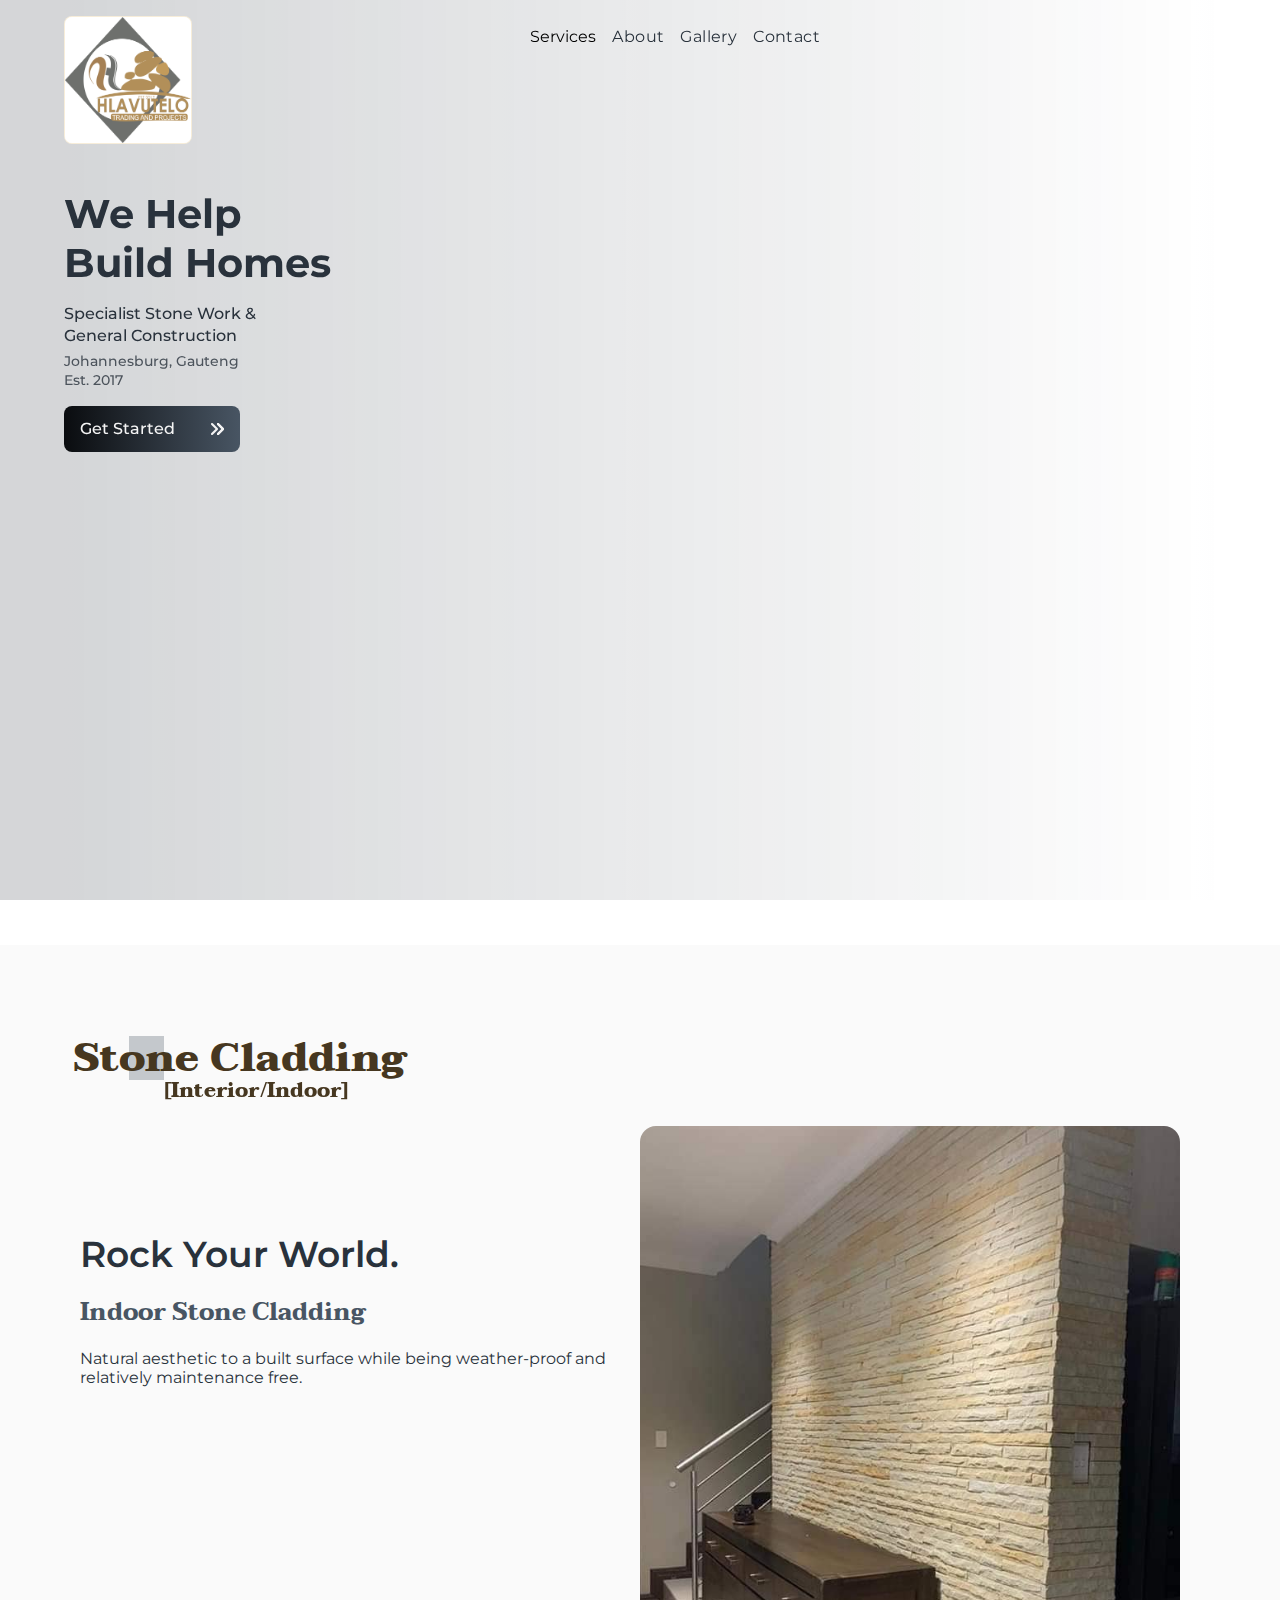
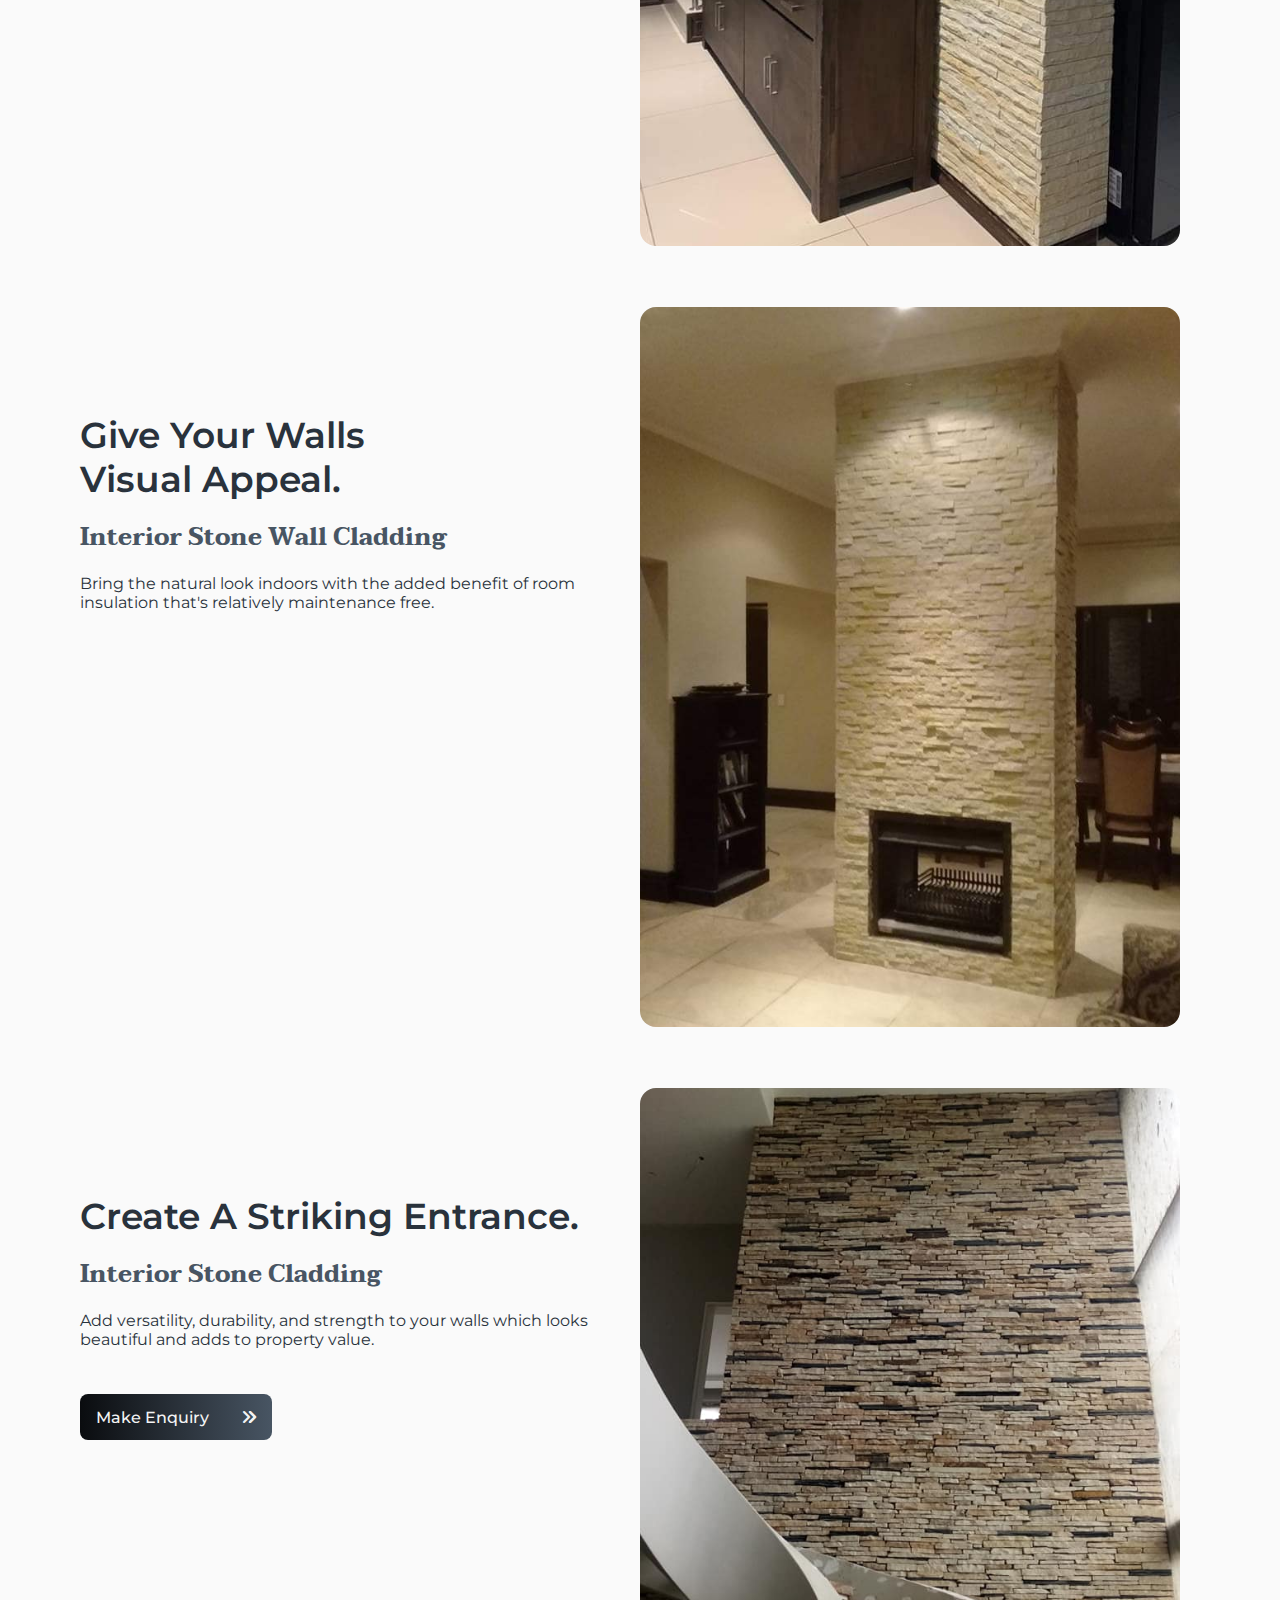
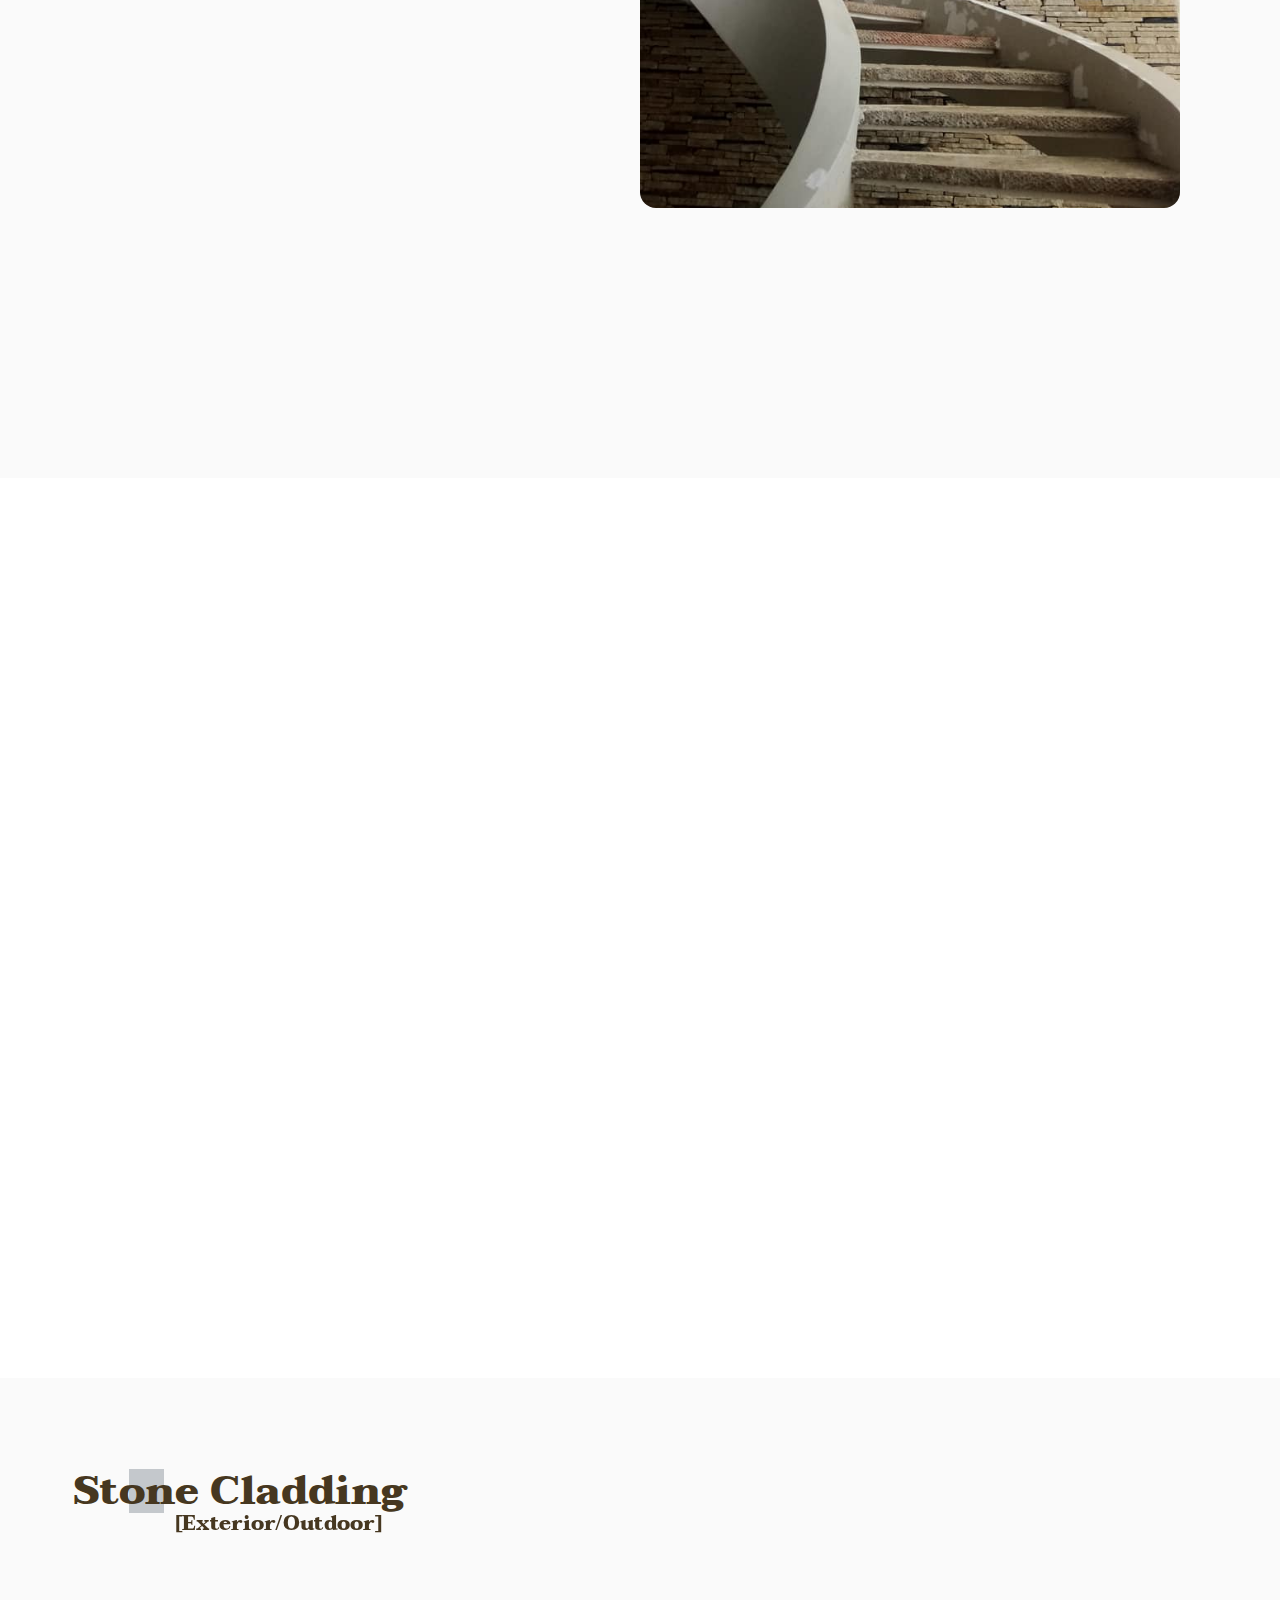
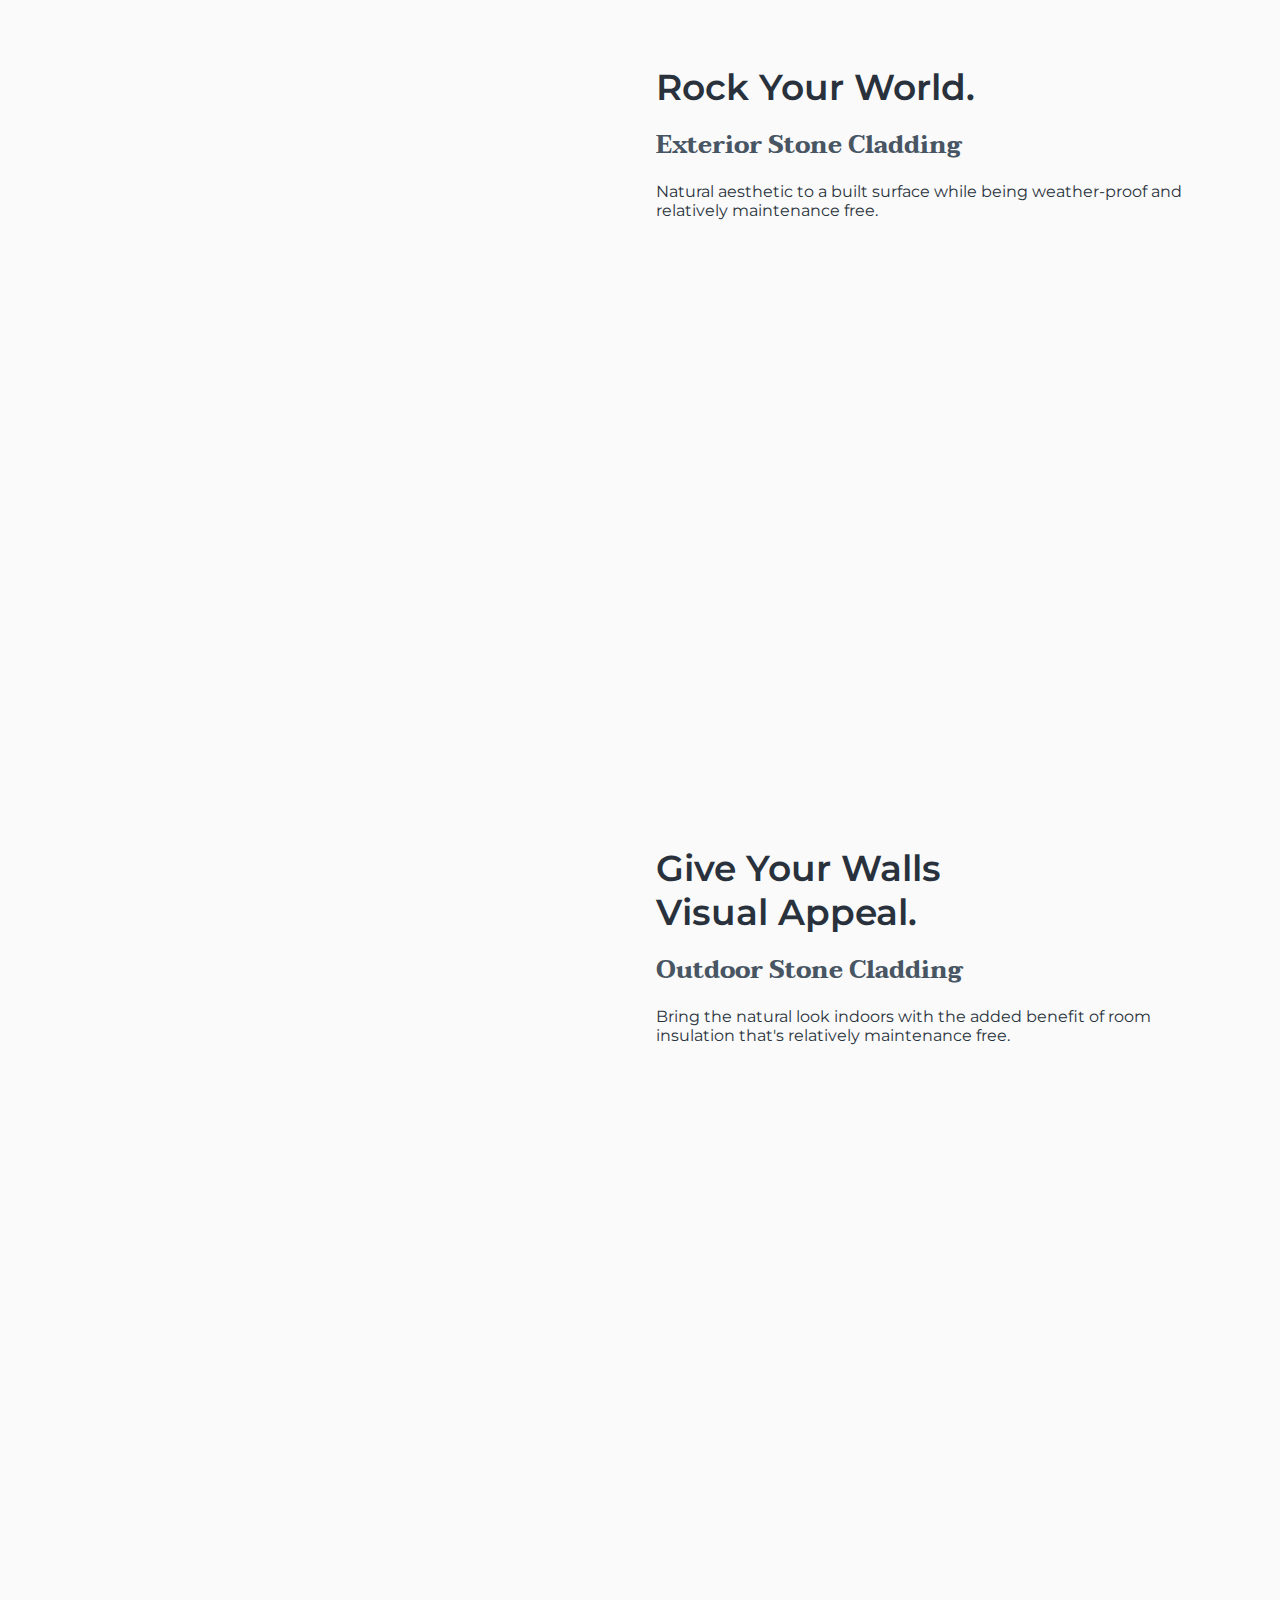
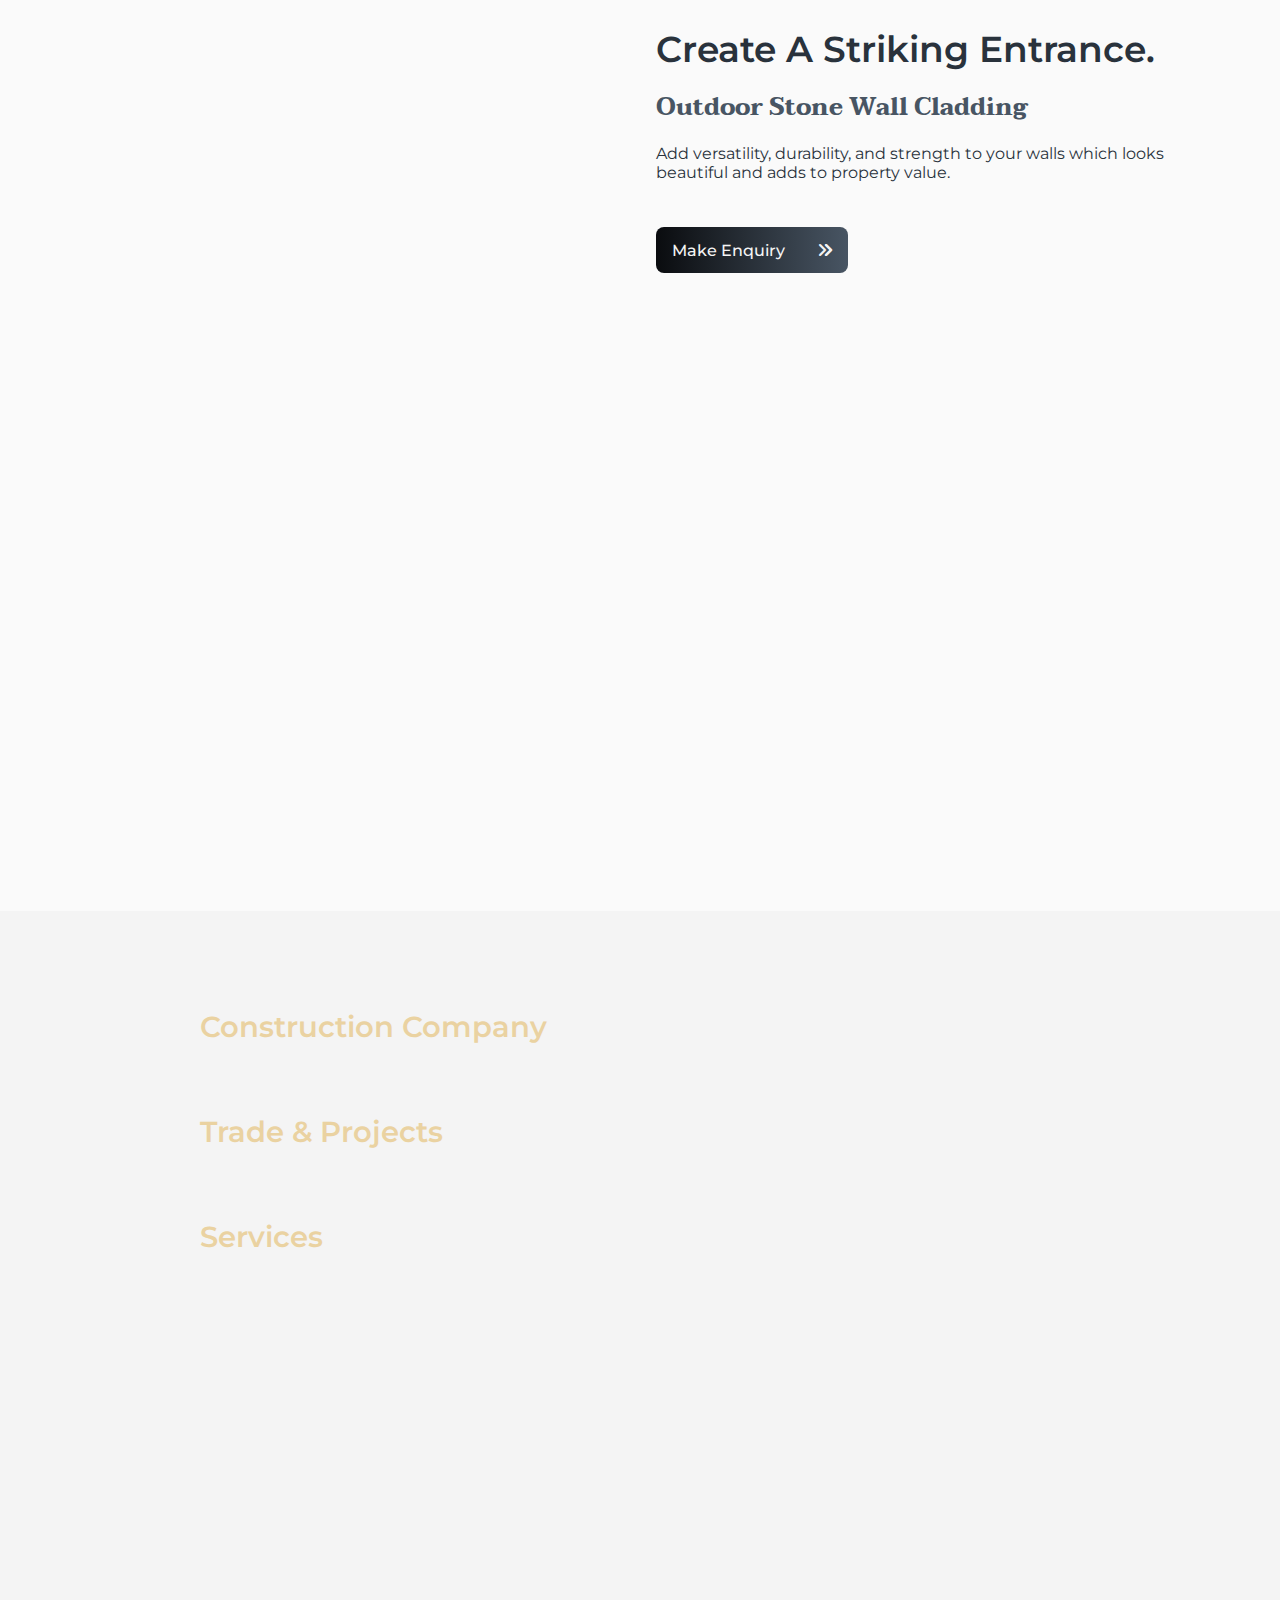
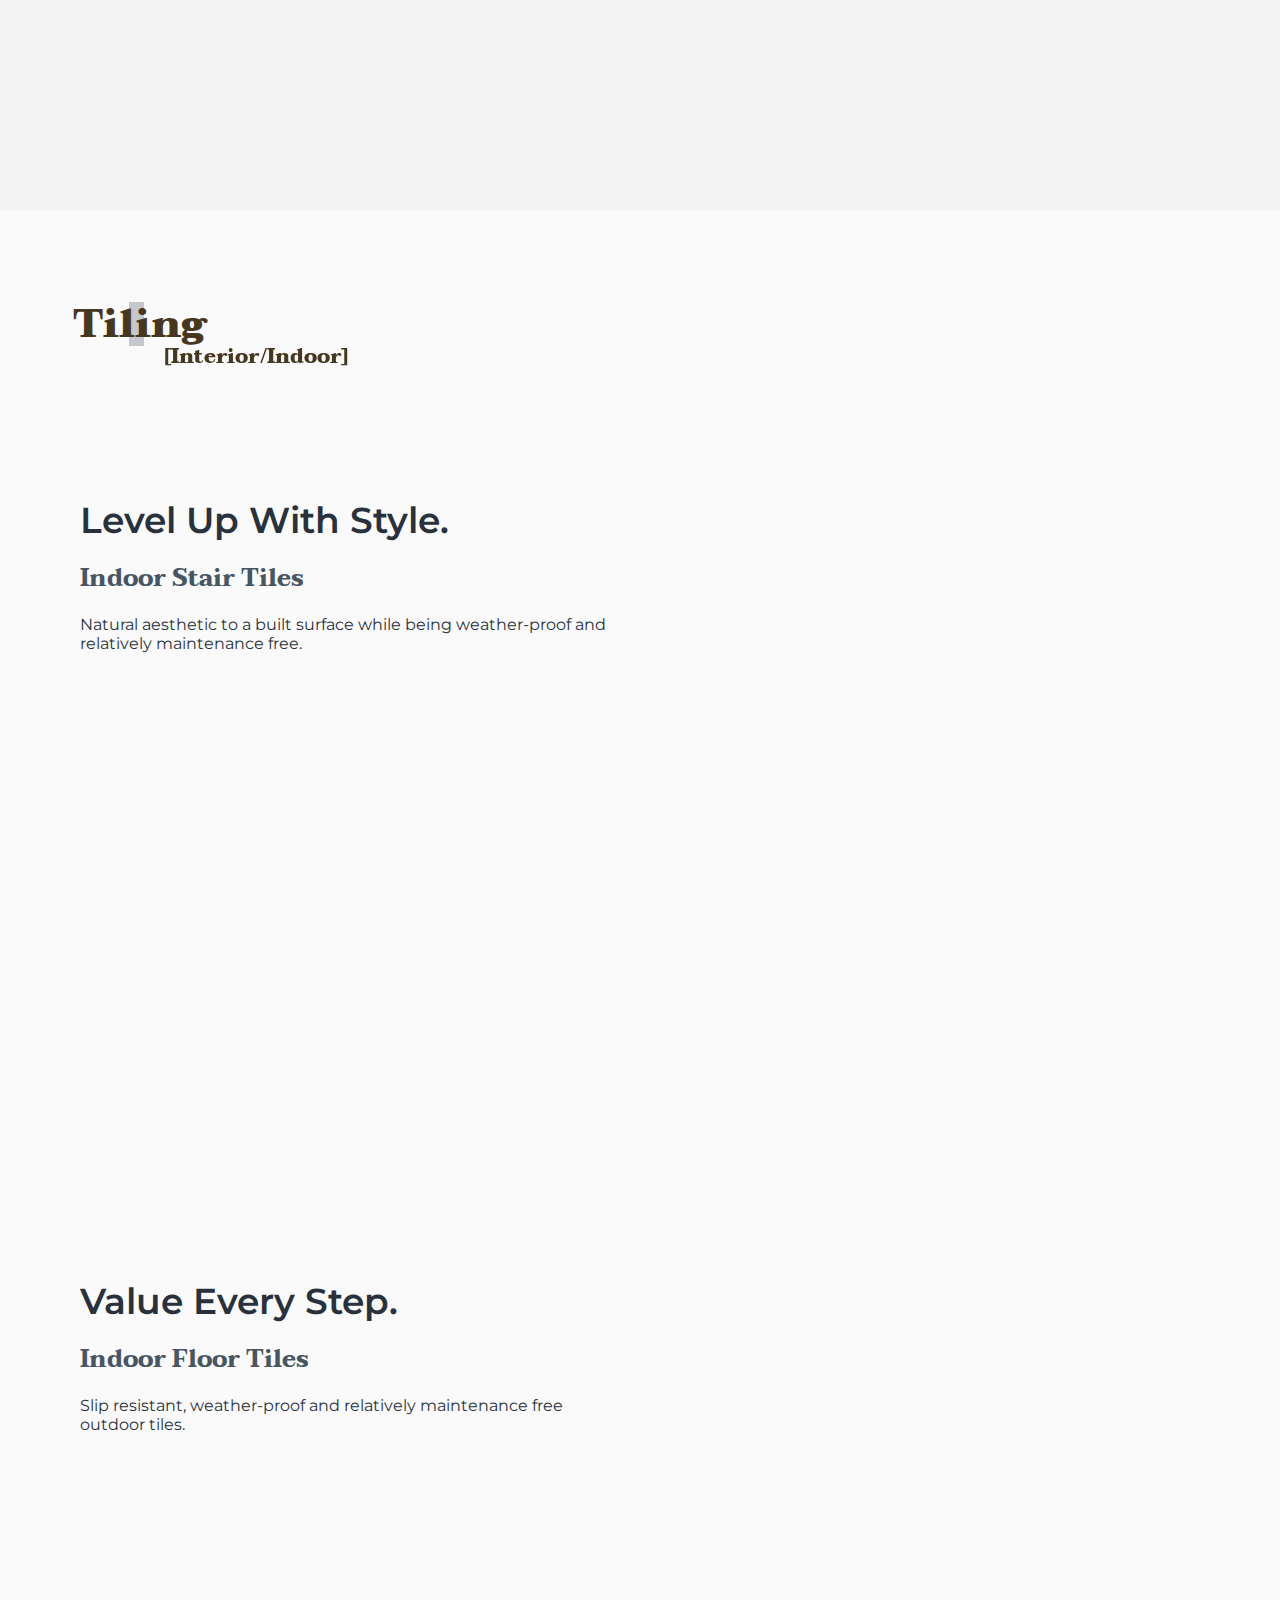
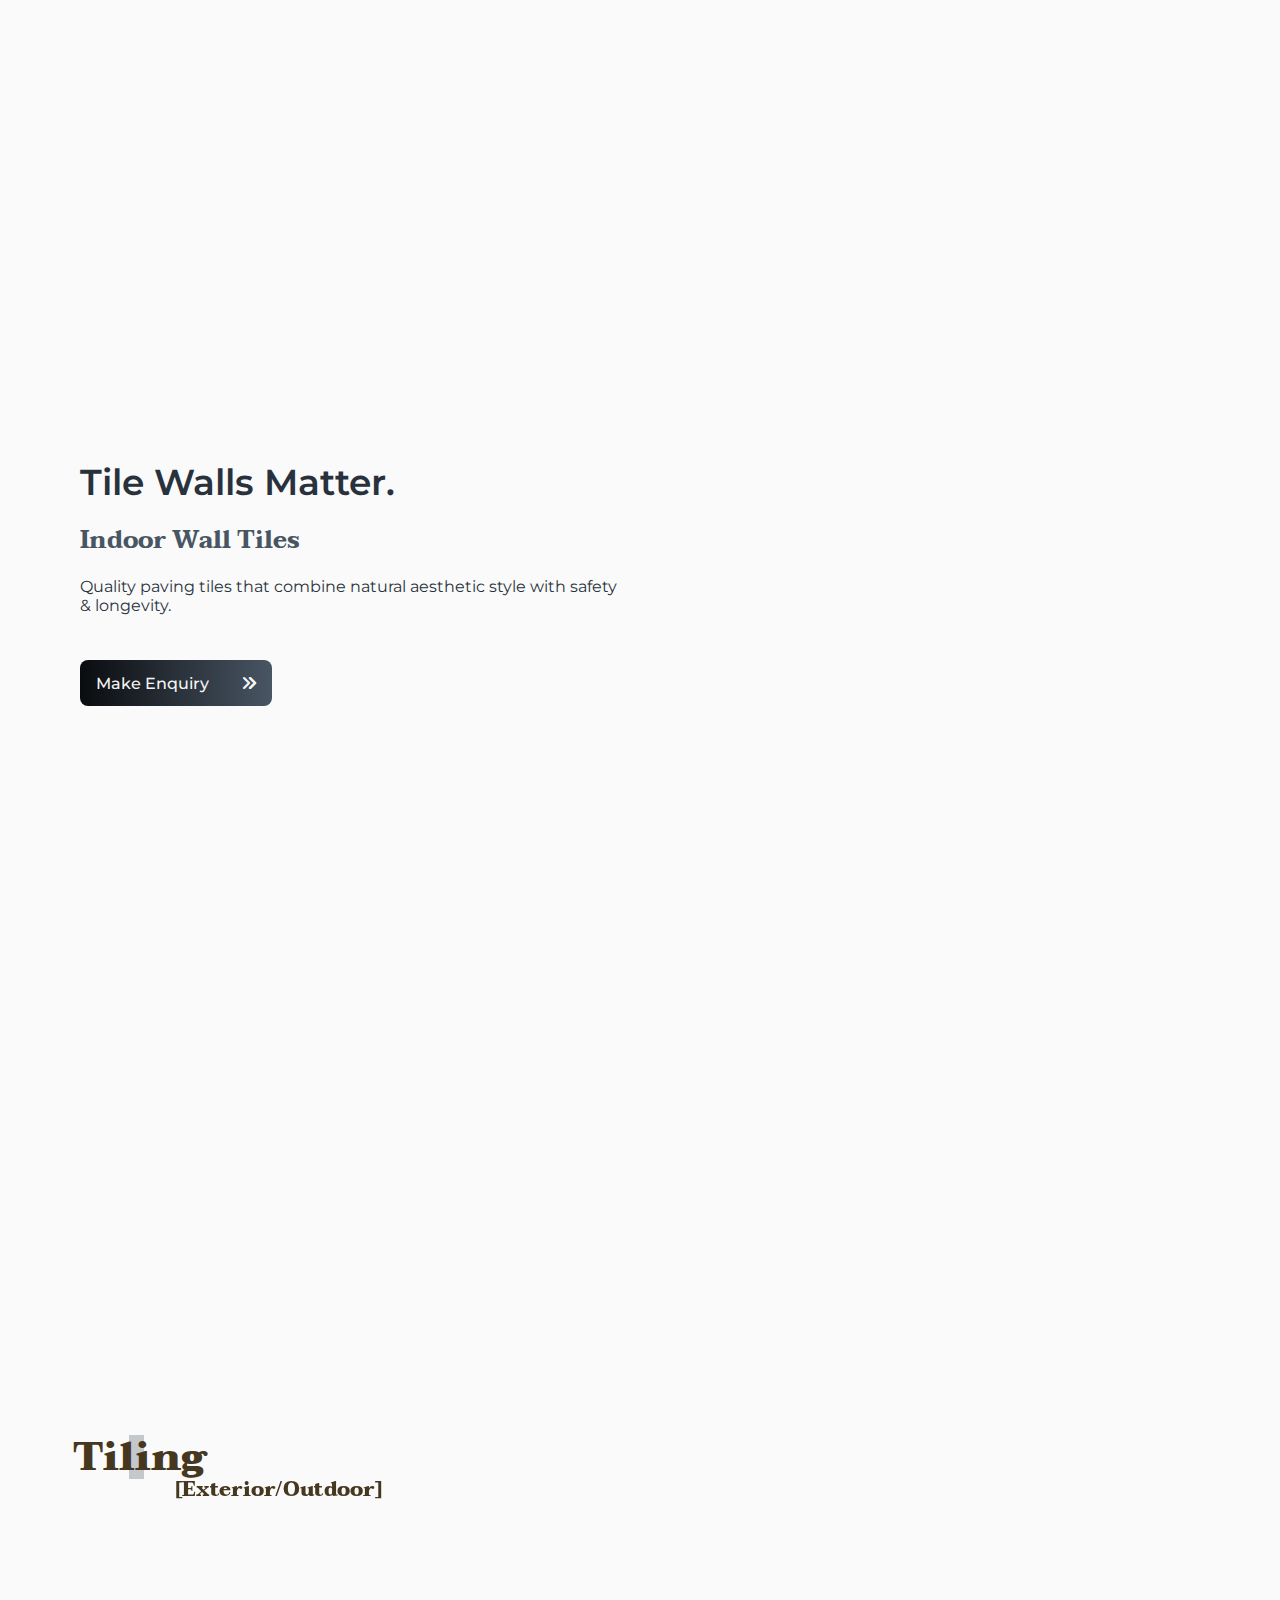
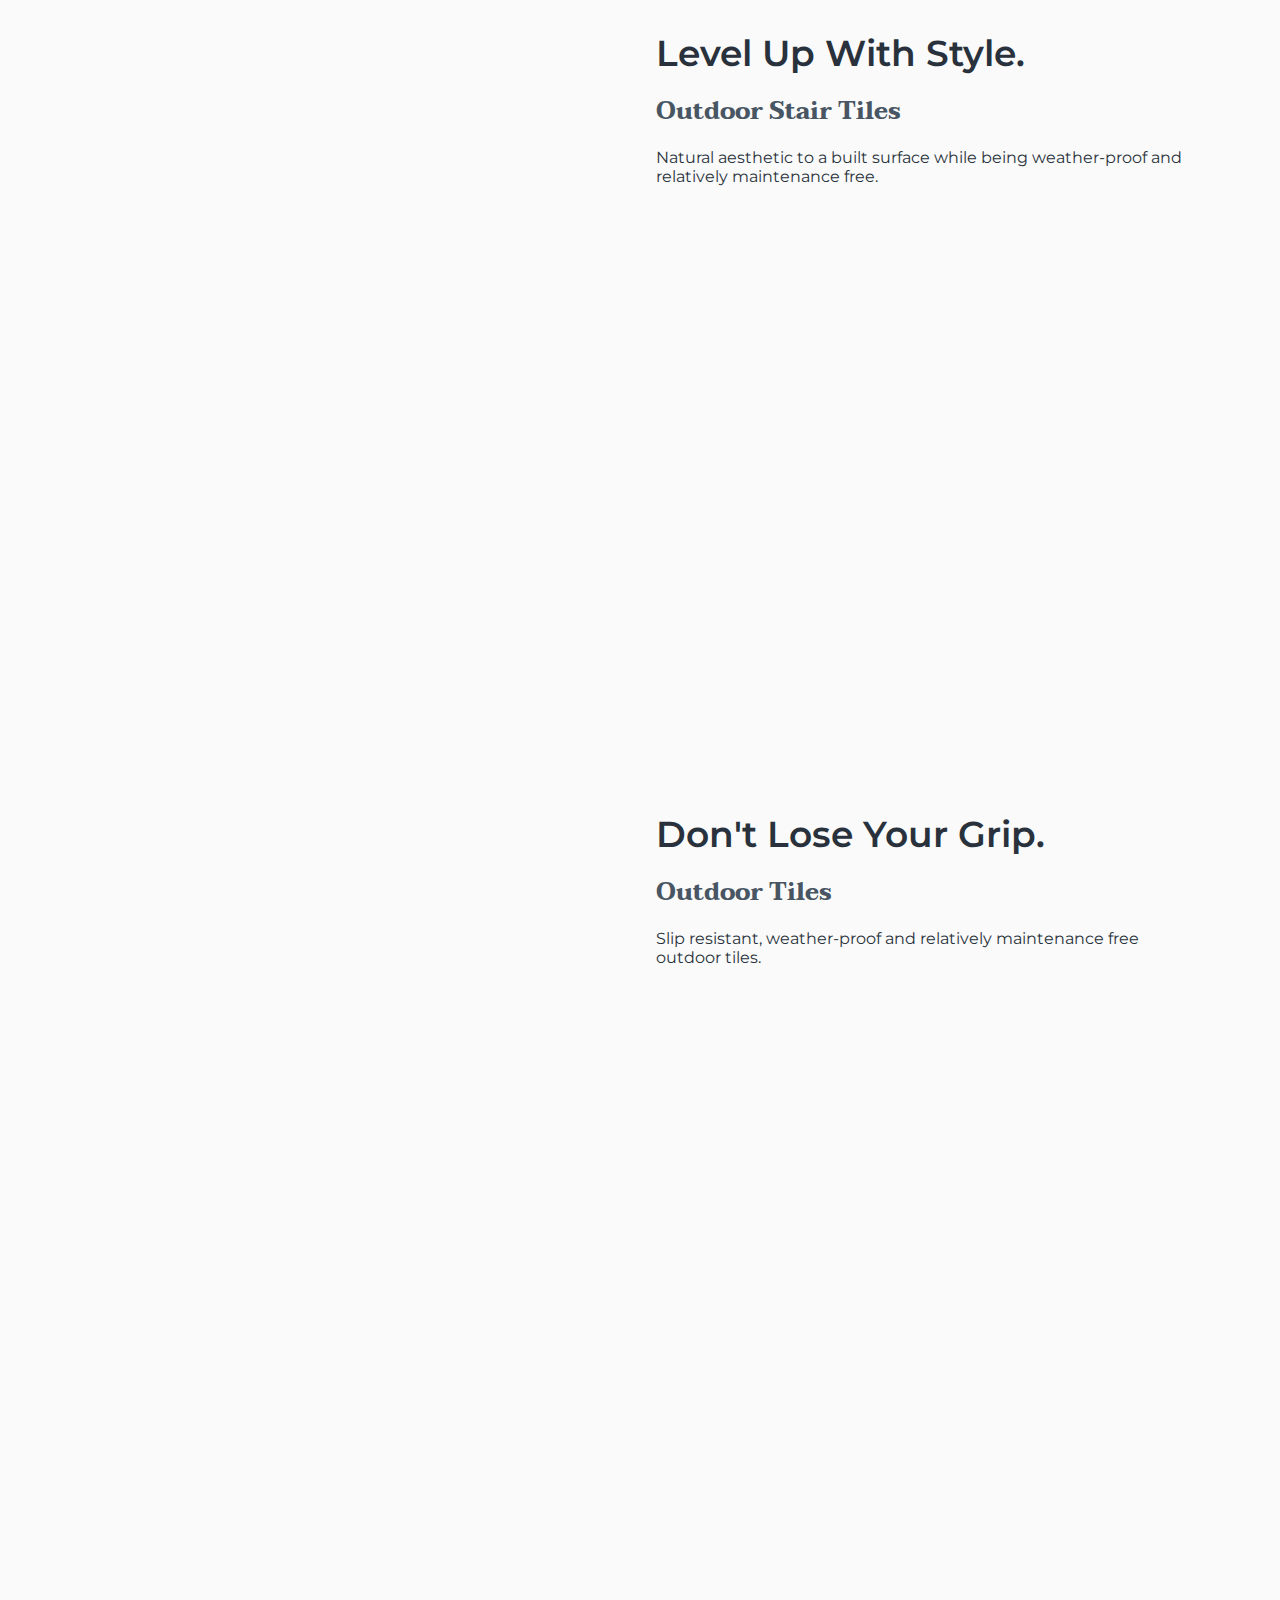
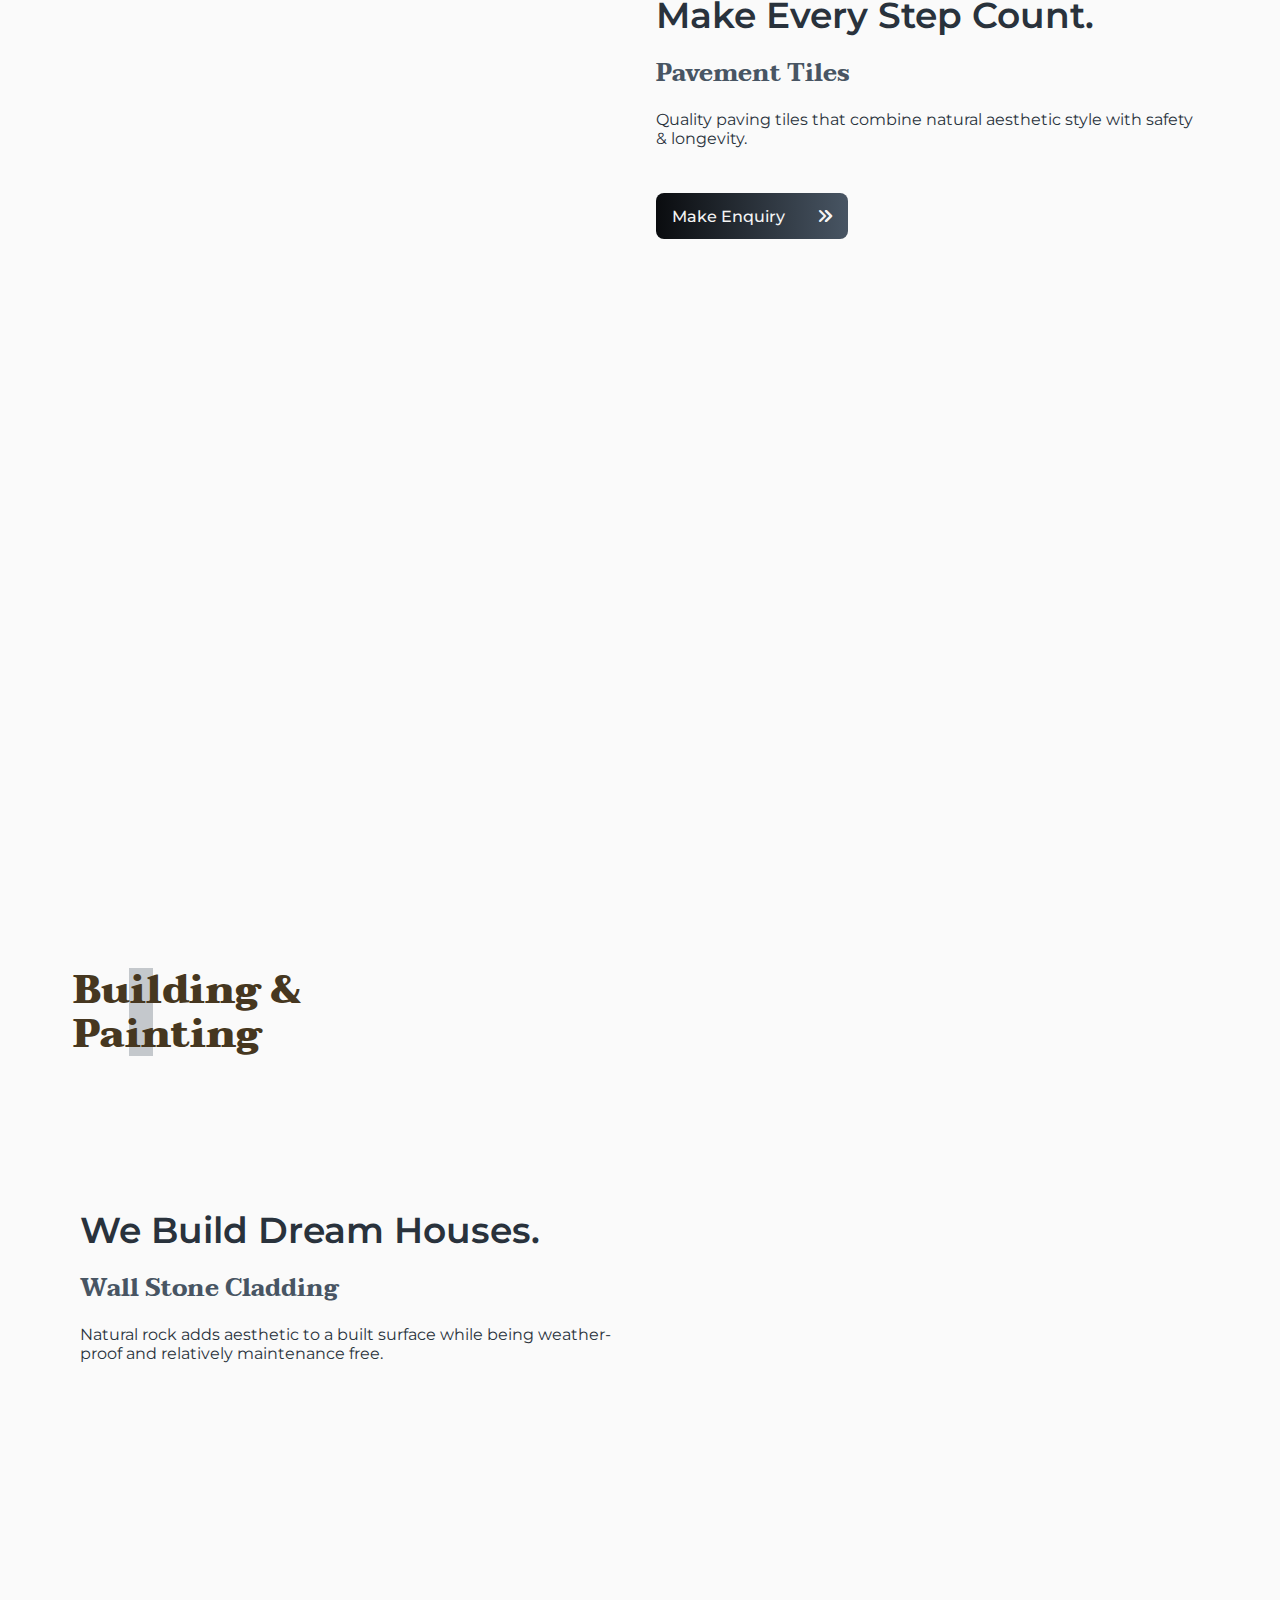
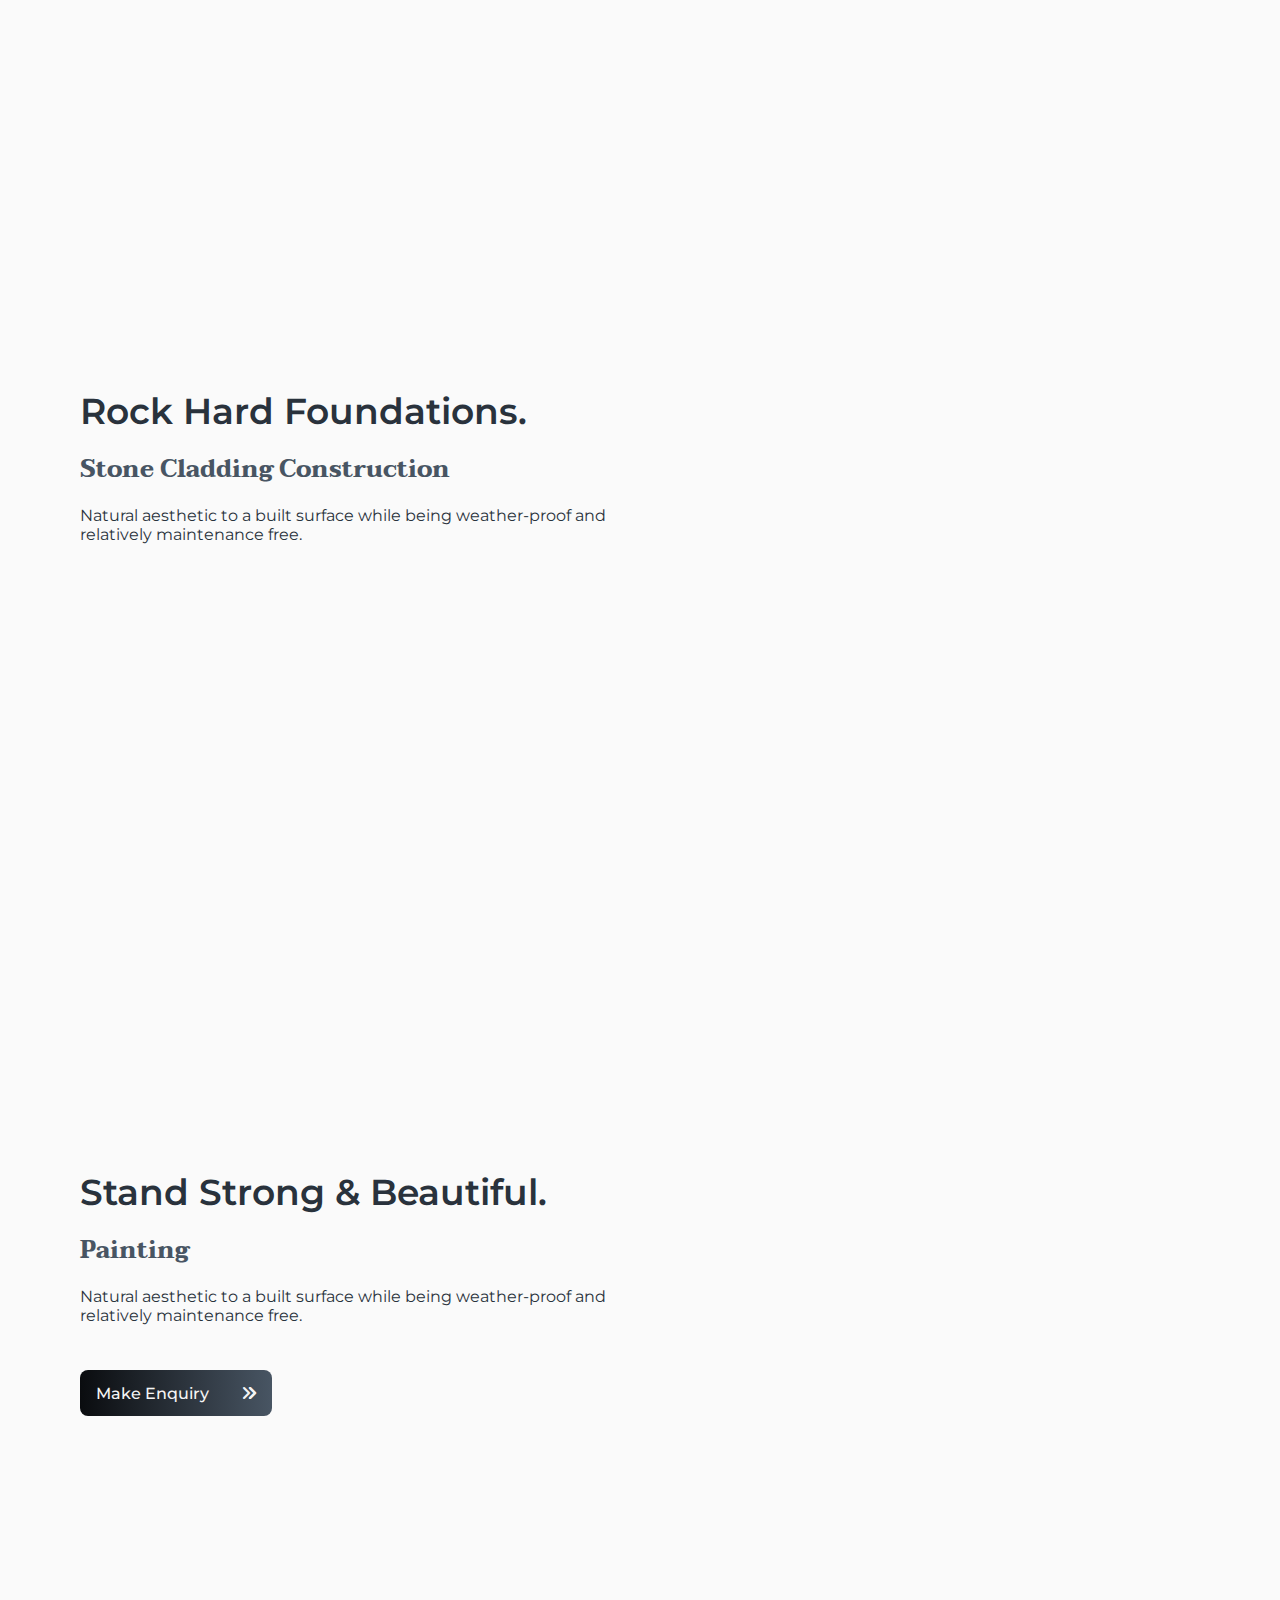
==== commit 7a415fb1: "hero" ====
--- a/index.html
+++ b/index.html
@@ -187,7 +187,7 @@
       </section>
       <!-- SECTION-PAD : LOGO -->
       <div class="section-pad">
-        <figure class="io-item">
+        <figure>
           <img src="img/logo.png" loading="lazy" alt="Hlavutelo Logo">
         </figure>
       </div>
@@ -244,7 +244,7 @@
       </section>
       <!-- SECTION-PAD : COMPANY-INFO -->
       <div id="about" class="company-info">
-        <figure class="io-item">
+        <figure>
           <img src="img/fatemeh-alboghbysh-_Izso8ssqbo-unsplash.jpg" loading="lazy" alt="Hlavutelo Logo">
         </figure>
         <article id="about-content">
@@ -514,10 +514,6 @@
       </div>
       </div>
     </footer>
-    <!-- HOME BTN -->
-    <div class="home-button">
-      <a href="#" title="Home Buttom" class="top-btn"><i class="fas fa-arrow-up"></i></a>
-    </div>
     <!-- FOOTER-NAVIGATION -->
     <div class="footer-nav">
       <div class="item item1">
--- a/css/style.css
+++ b/css/style.css
@@ -57,18 +57,16 @@
   display: flex;
   position: relative;
   width: 11rem;
-  padding: 1rem;
+  padding: 0.85rem 1rem;
   color: #f4f4f4;
-  font-size: 1.05rem;
+  font-size: 1rem;
   font-weight: 500;
   text-decoration: none;
-  text-align: center;
-  text-transform: capitalize;
-  letter-spacing: 0.05rem;
+  border: none;
+  border-radius: 0.5rem;
+  text-transform: capitalize;
   transition: 0.25s;
   isolation: isolate;
-  border: 0.125rem solid transparent;
-  border-radius: 0.5rem;
 }
 .btn::before, .btn::after {
   content: "";
@@ -84,13 +82,11 @@
 .btn::before {
   background: linear-gradient(90deg, #0a0c0f, #485563);
   box-shadow: none;
-  border: 0.15rem solid #ead2a1;
 }
 .btn::after {
   background: linear-gradient(90deg, #485563, #0a0c0f);
   box-shadow: none;
   opacity: 0;
-  border: 0.15rem solid rgba(255, 255, 255, 0.2);
 }
 @media (max-width: 820px) {
   .btn:active {
@@ -1090,6 +1086,12 @@
   background: #fff;
   margin-left: 5vw;
 }
+@media (min-width: 820px) {
+  .hero .hero-logo {
+    width: 8rem;
+    height: 8rem;
+  }
+}
 .hero .hero-logo img {
   width: 100%;
   height: 100%;
@@ -1097,49 +1099,35 @@
 .hero .banner {
   padding: 0 5vw;
   width: 100%;
-  margin-top: 1rem;
+  margin-top: 5vh;
 }
 @media (min-width: 768px) {
   .hero .banner {
     top: 20vh;
-    width: 50%;
   }
 }
 .hero .banner .title {
-  color: #ead2a1;
   color: #29323c;
 }
 .hero .banner .title h1 {
-  font-size: 2.5rem;
-  text-transform: capitalize;
-  margin-bottom: 0.5rem;
+  font-size: 2.25rem;
+  font-size: clamp(2.25rem, 4vw, 2.5rem);
+  text-transform: capitalize;
+  margin-bottom: 1rem;
 }
 .hero .banner .title p {
   text-transform: capitalize;
-  color: inherit;
-  line-height: 1.5;
+  line-height: 1.4;
+  font-weight: 500;
+  font-size: 1rem;
+  font-size: clamp(1rem, 1vw, 1.05rem);
 }
 .hero .banner .title p span {
   display: block;
   opacity: 0.8;
+  margin: 0.25rem 0 1rem;
   font-size: 0.85rem;
-  font-family: "Taviraj", serif;
-}
-@media (min-width: 768px) {
-  .hero .banner .title h1 {
-    font-size: 3rem;
-  }
-  .hero .banner .title p {
-    font-size: 1.25rem;
-  }
-  .hero .banner .title p span {
-    font-size: 1rem;
-  }
-}
-.hero .banner .cta {
-  margin-top: 1.5rem;
-}
-
+}
 .services .services-container {
   display: flex;
   flex-direction: column;
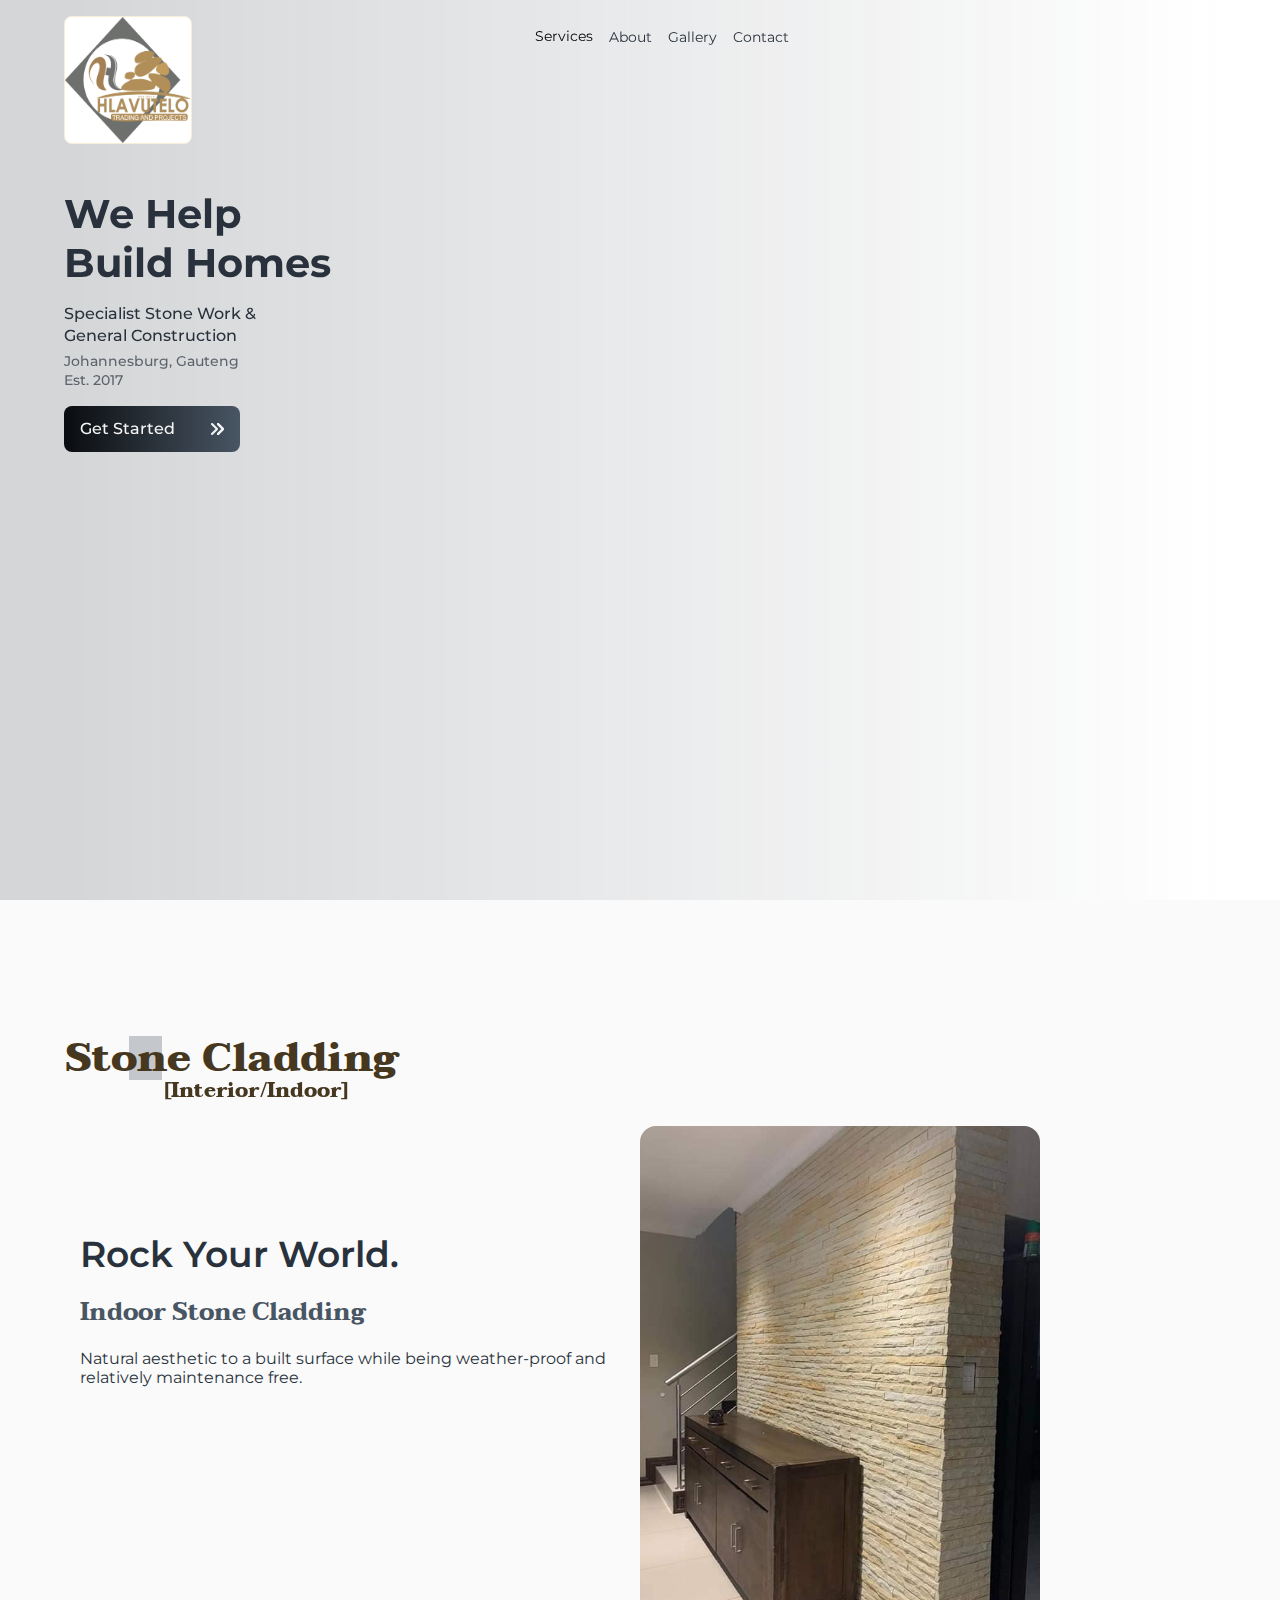
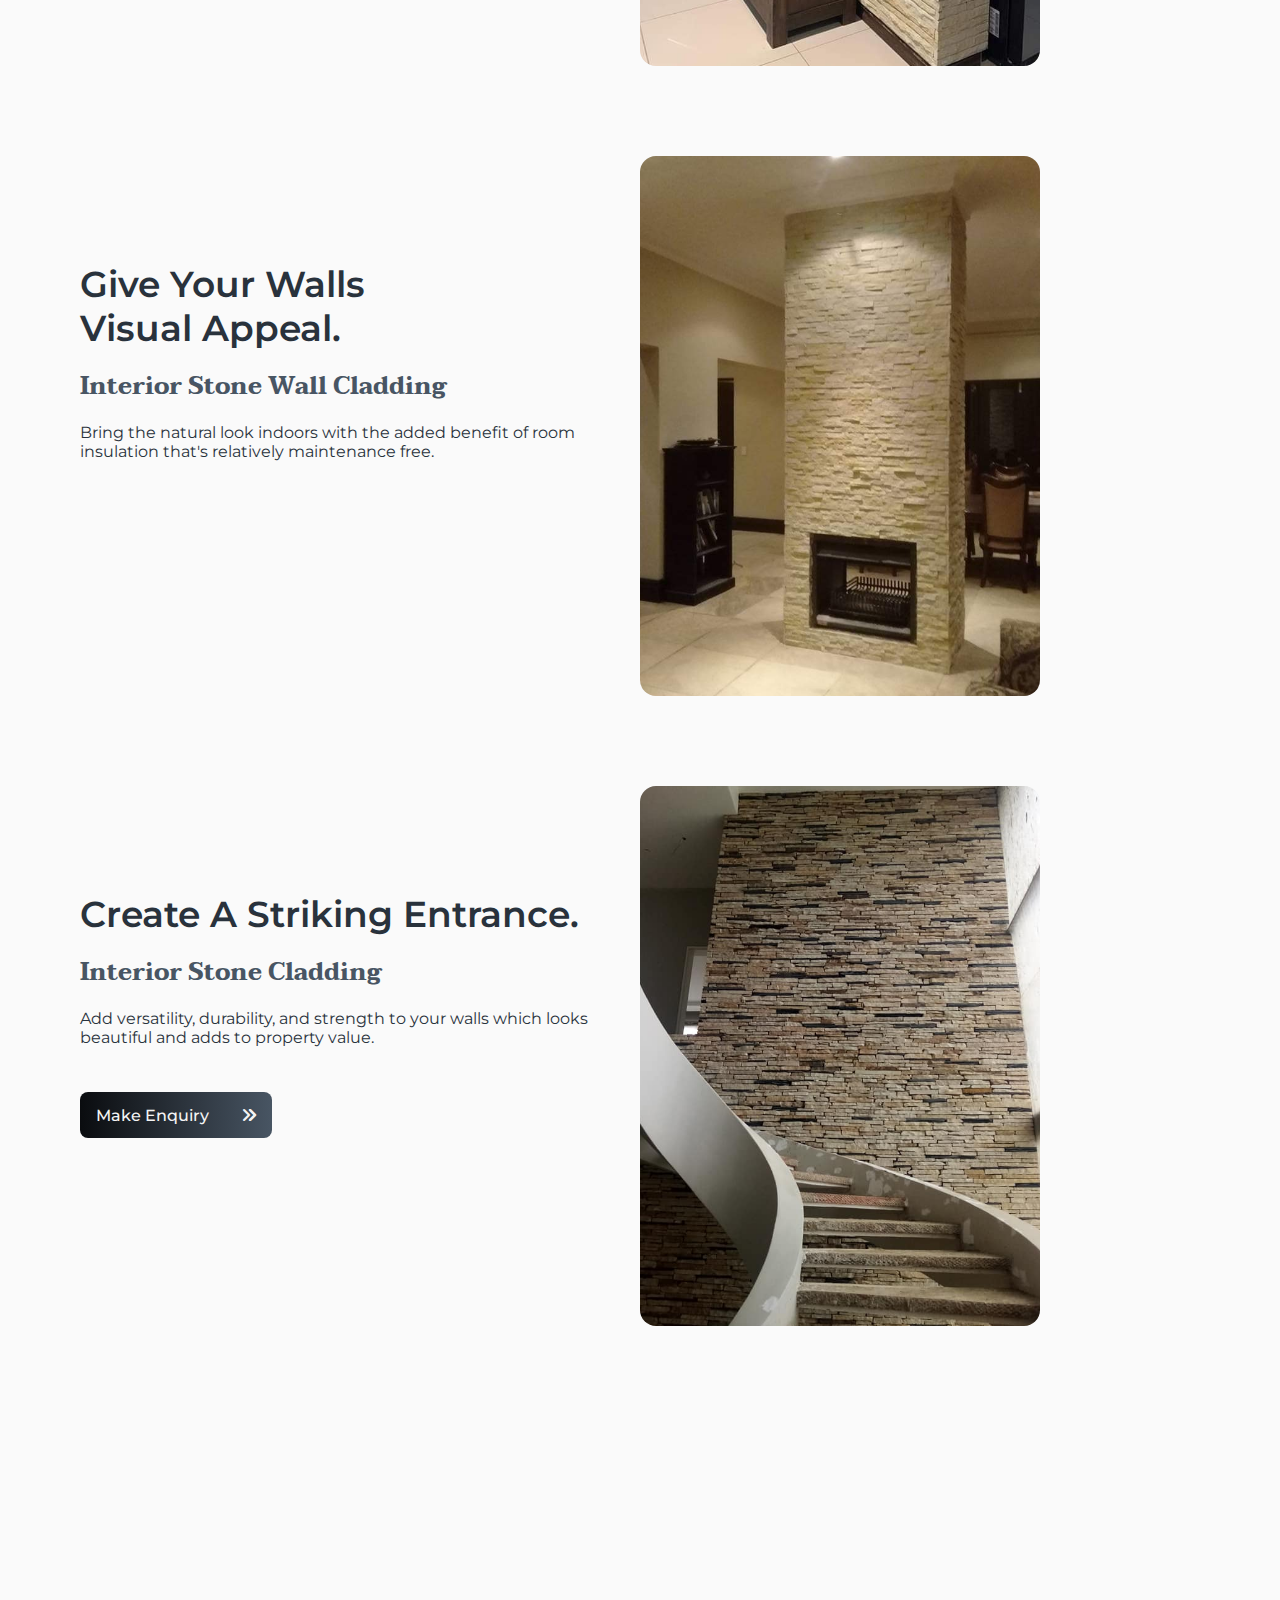
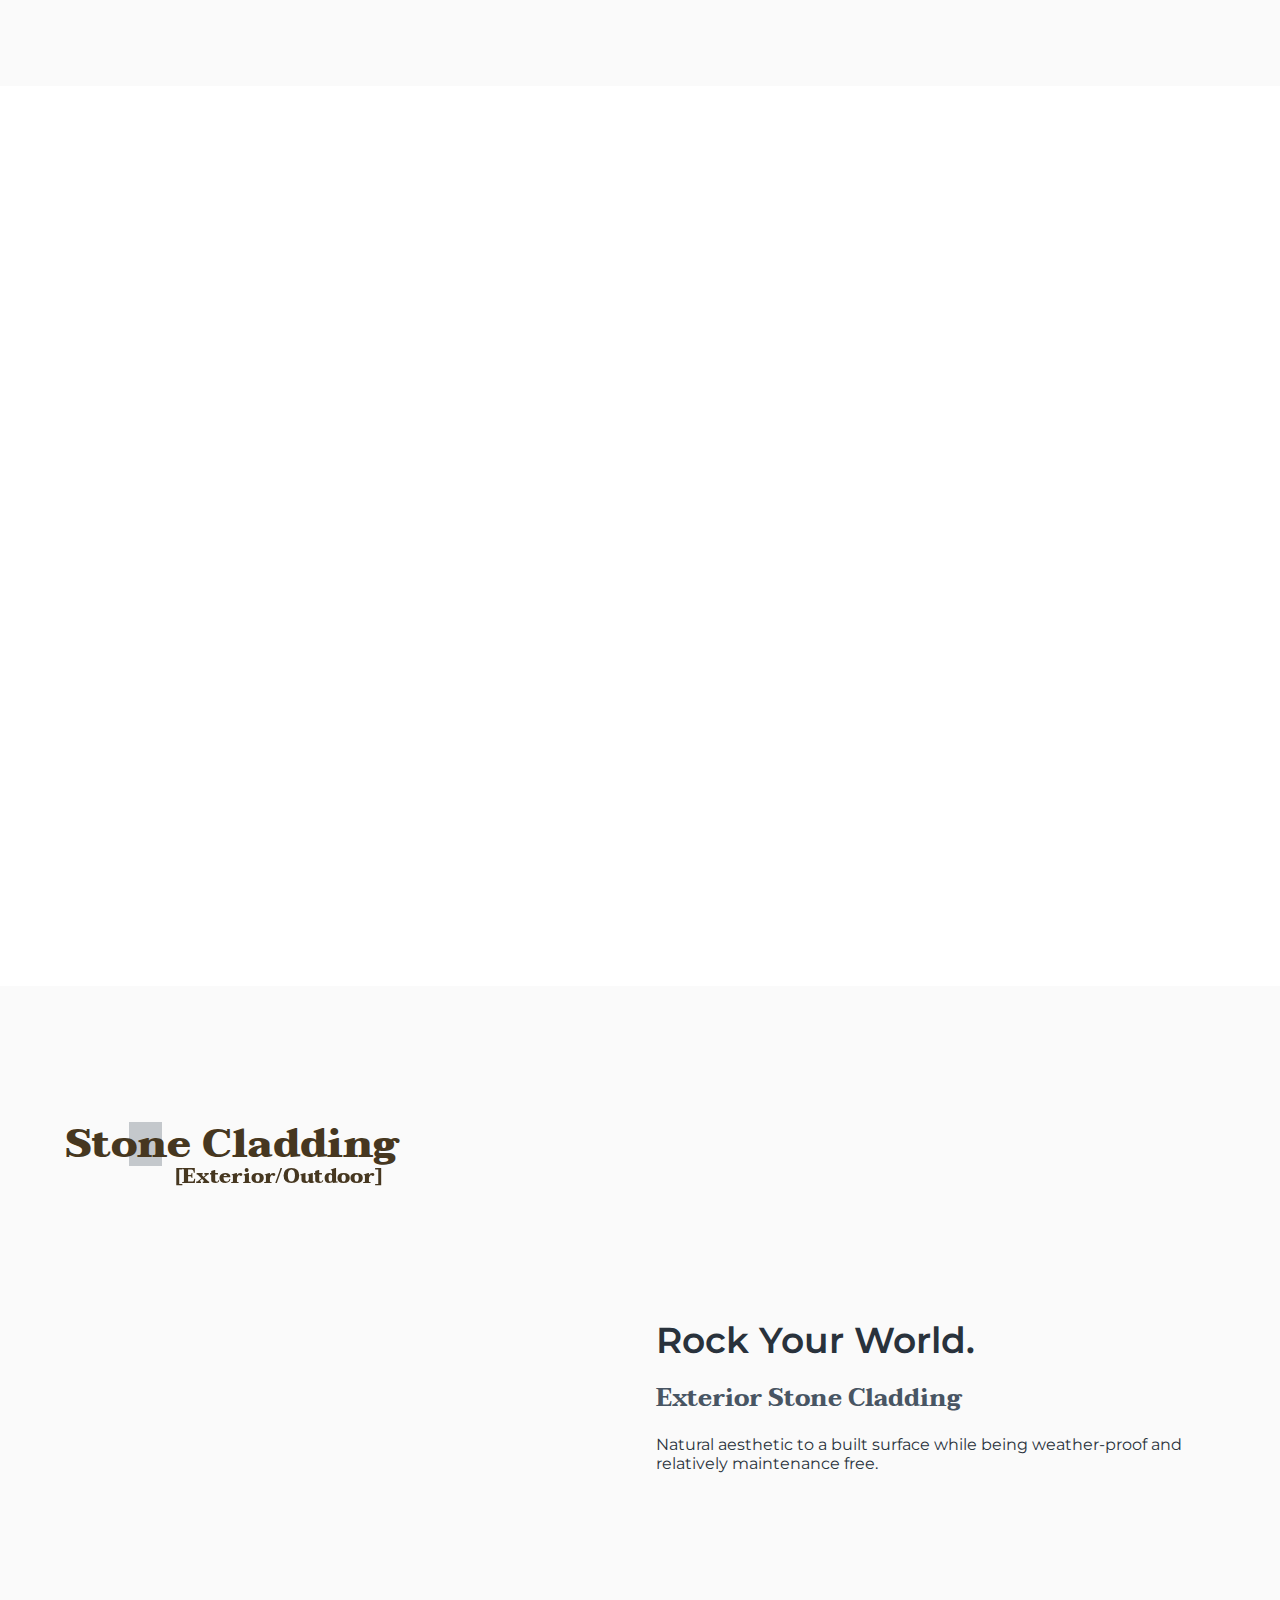
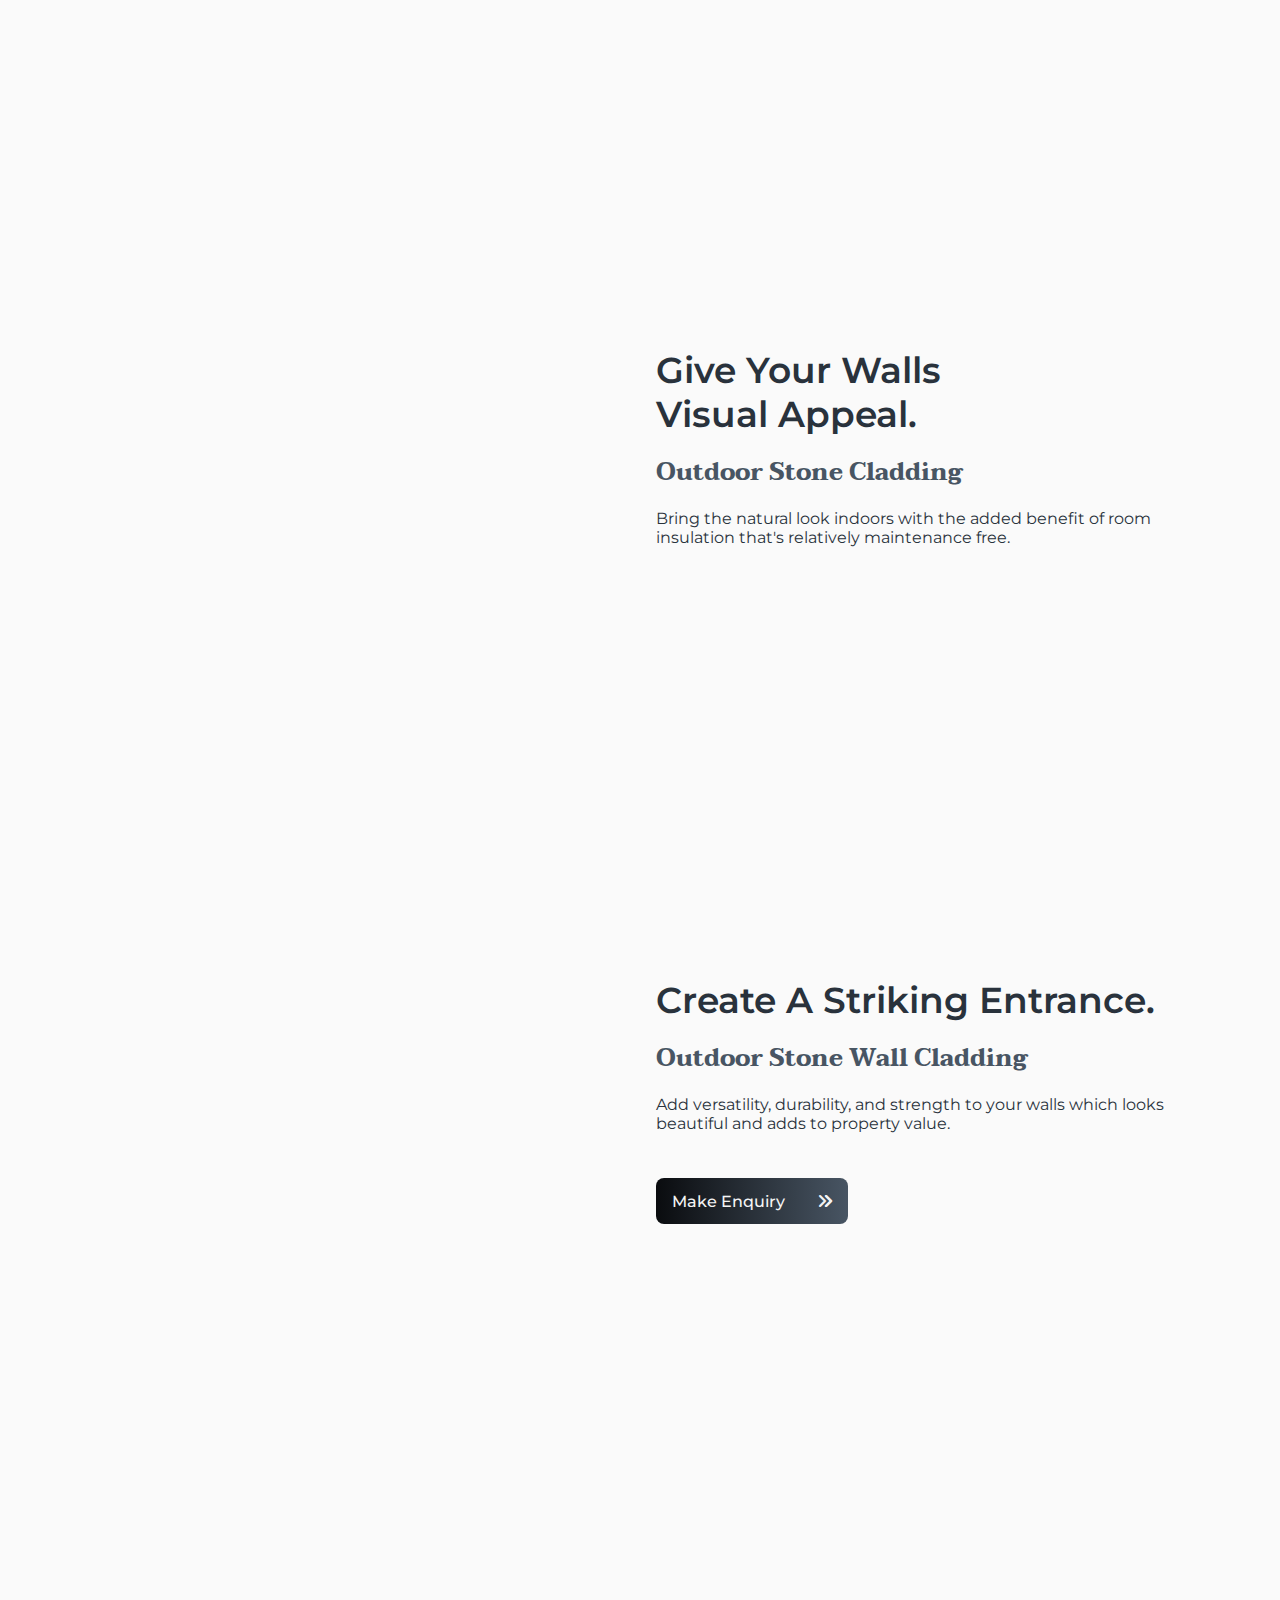
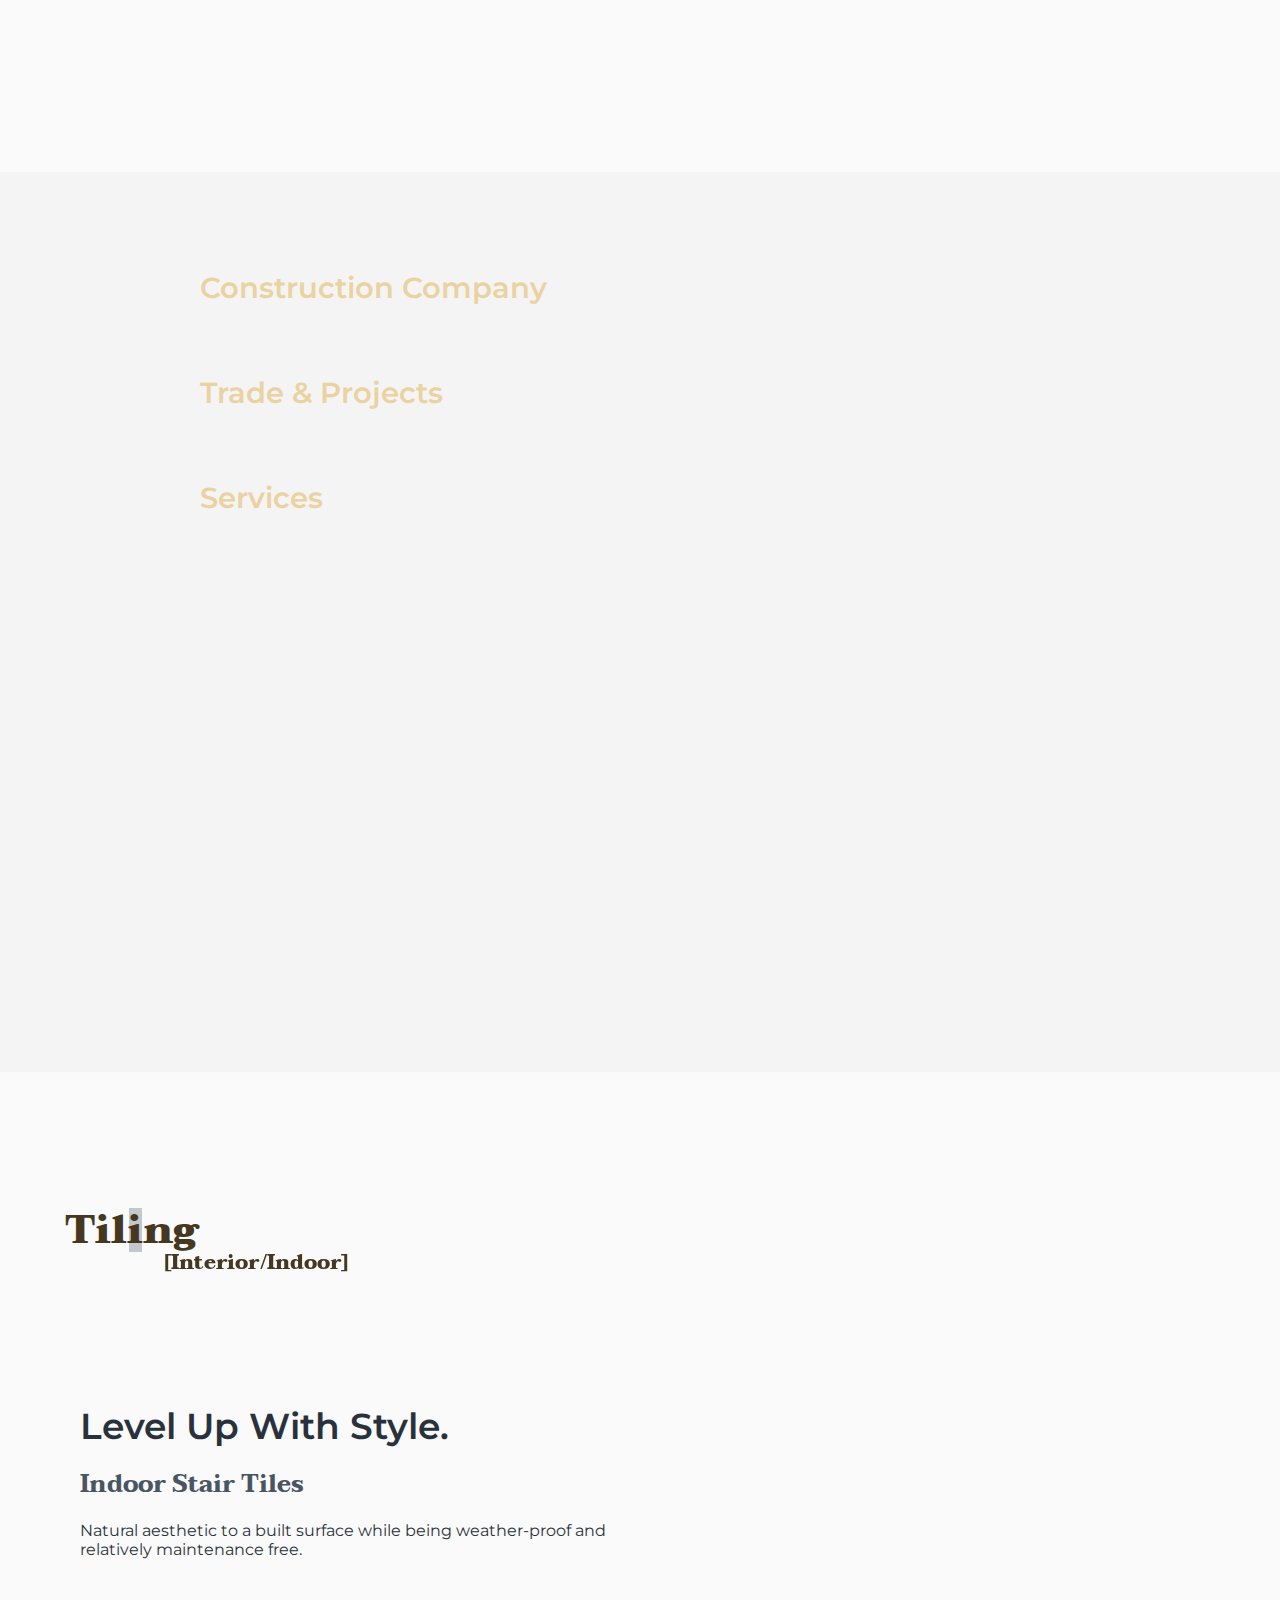
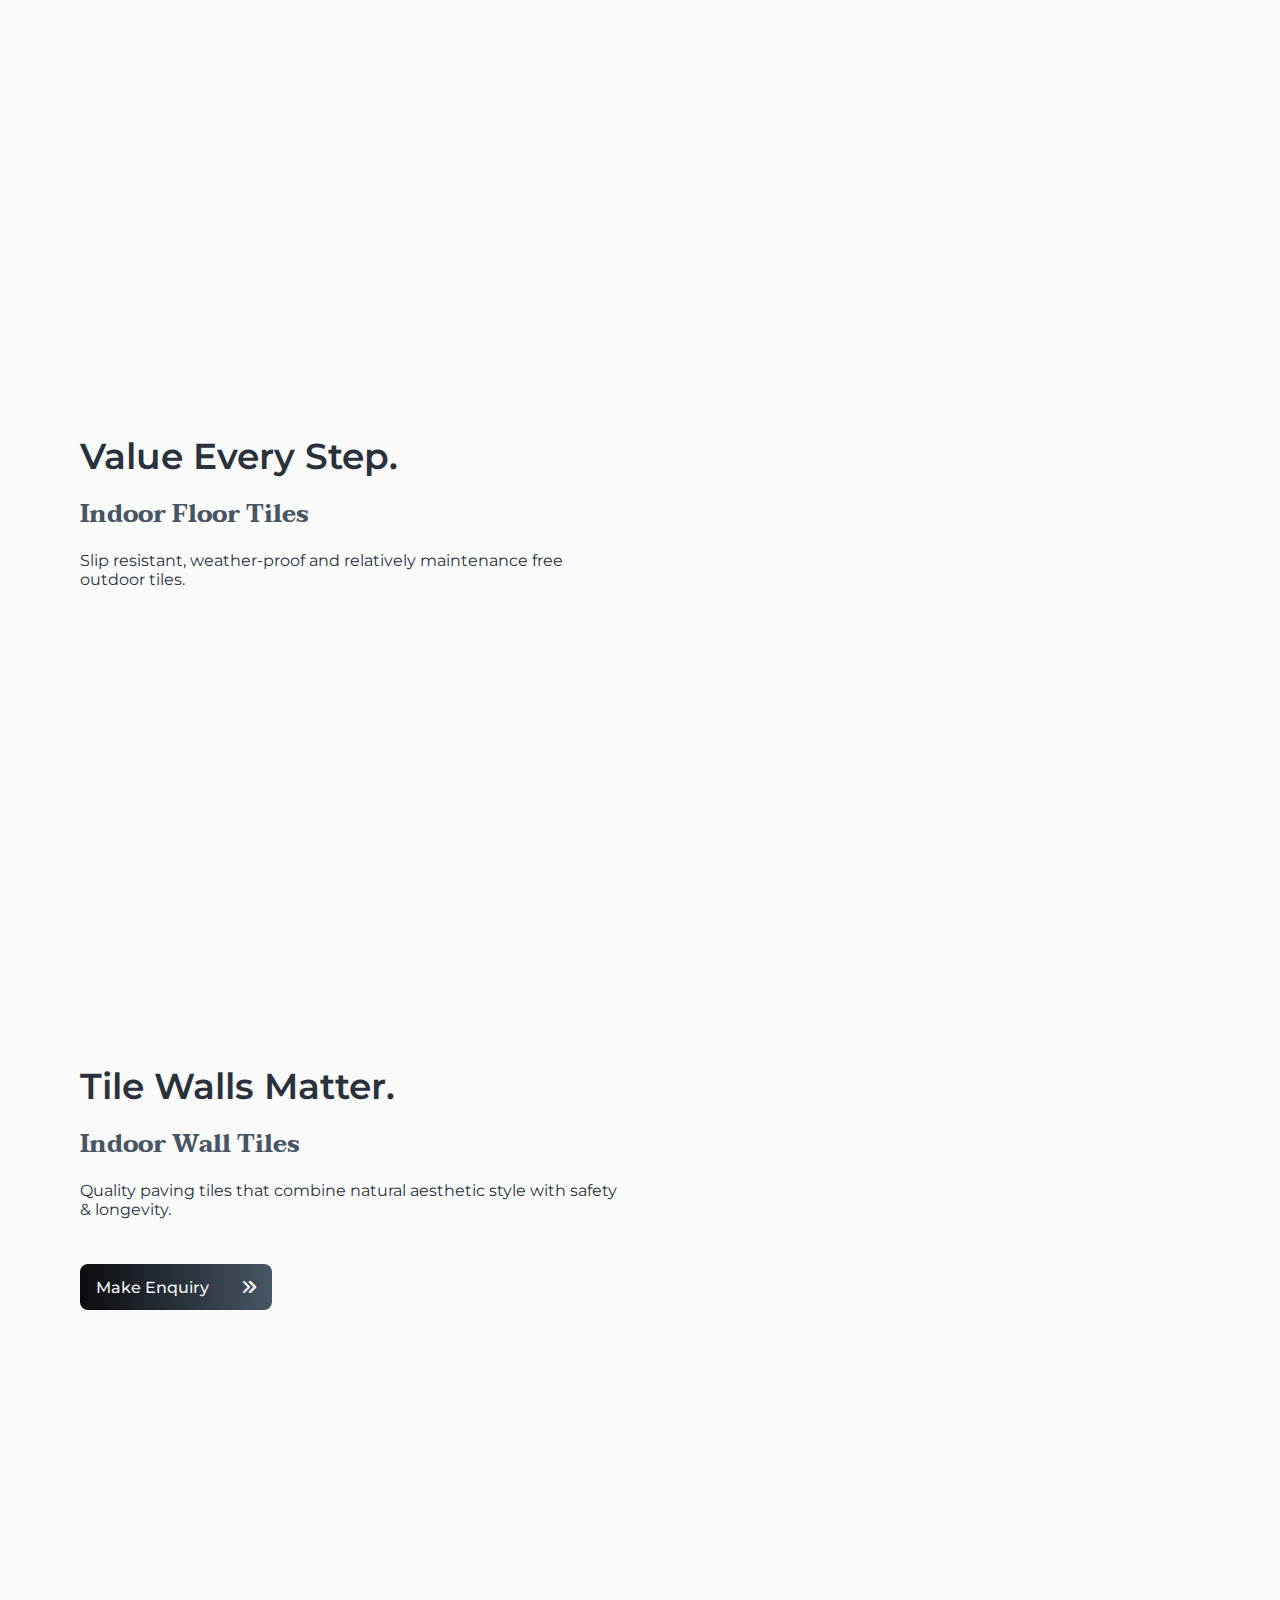
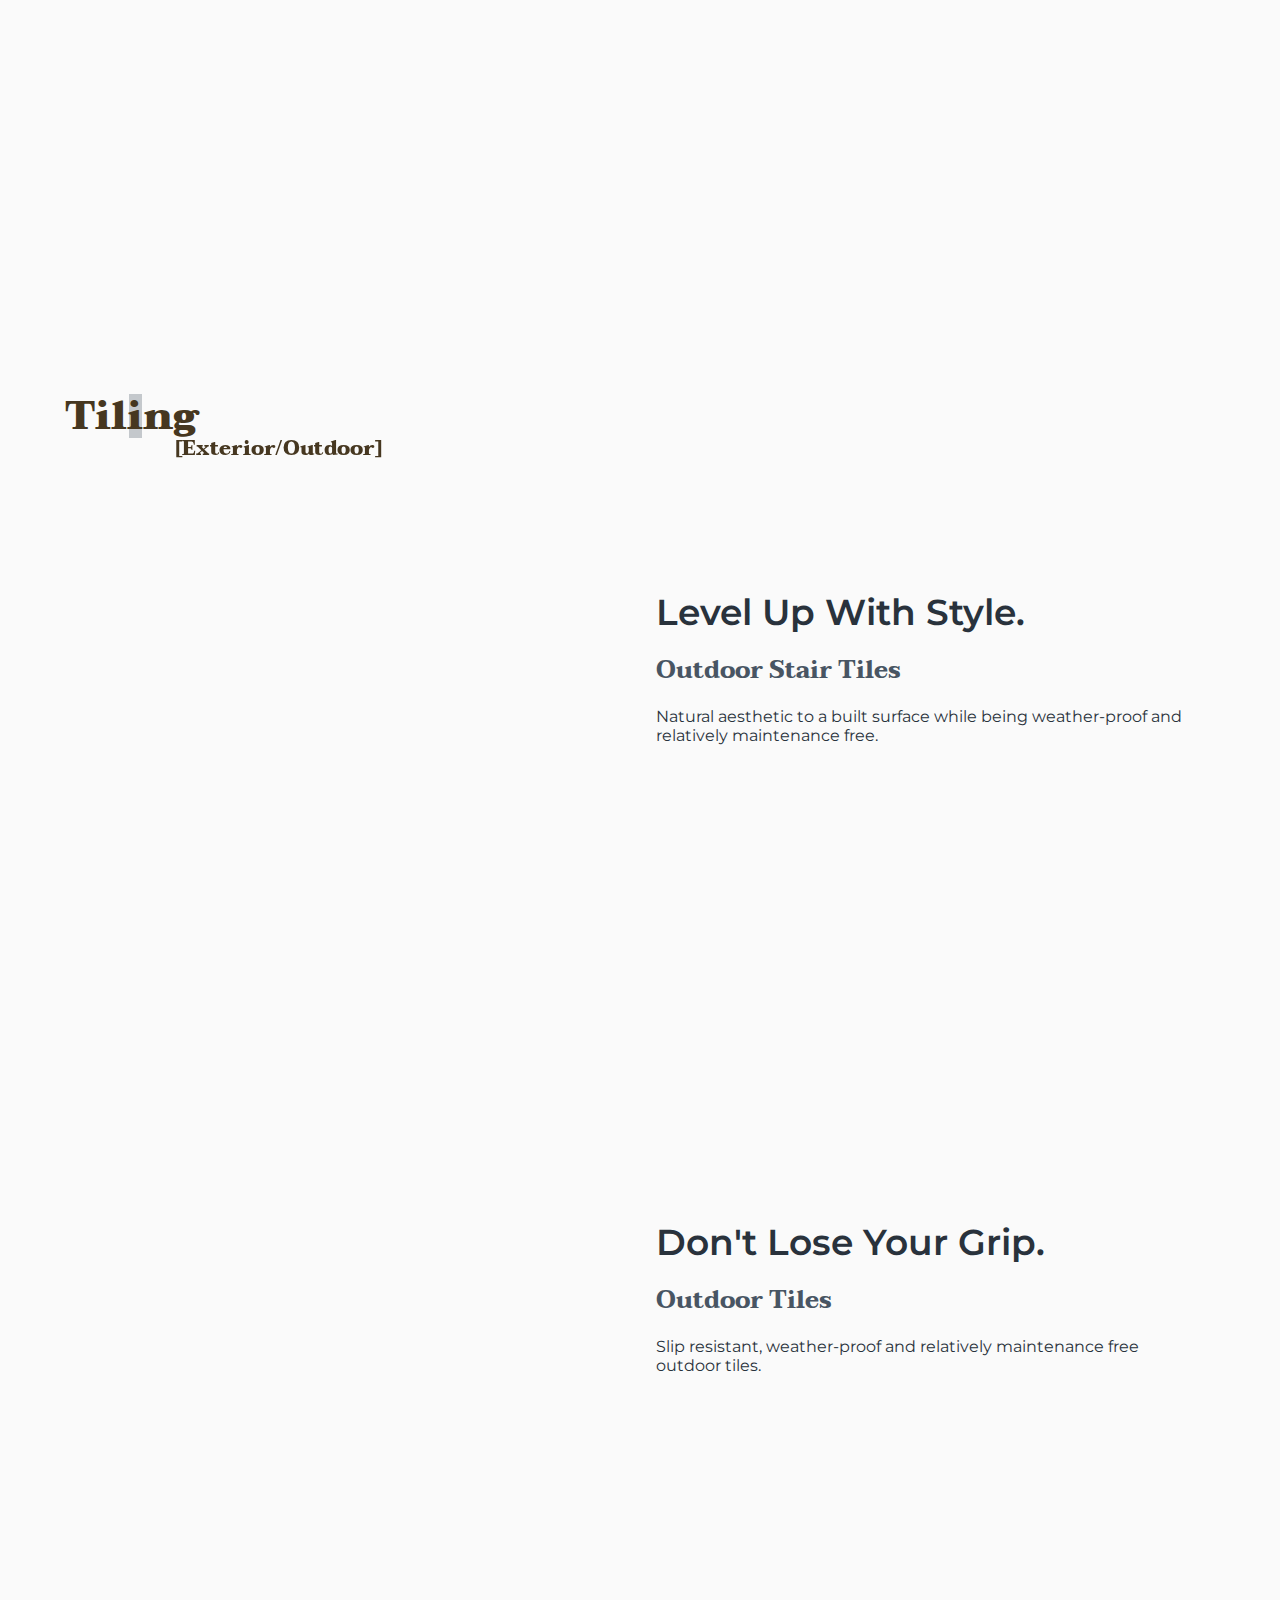
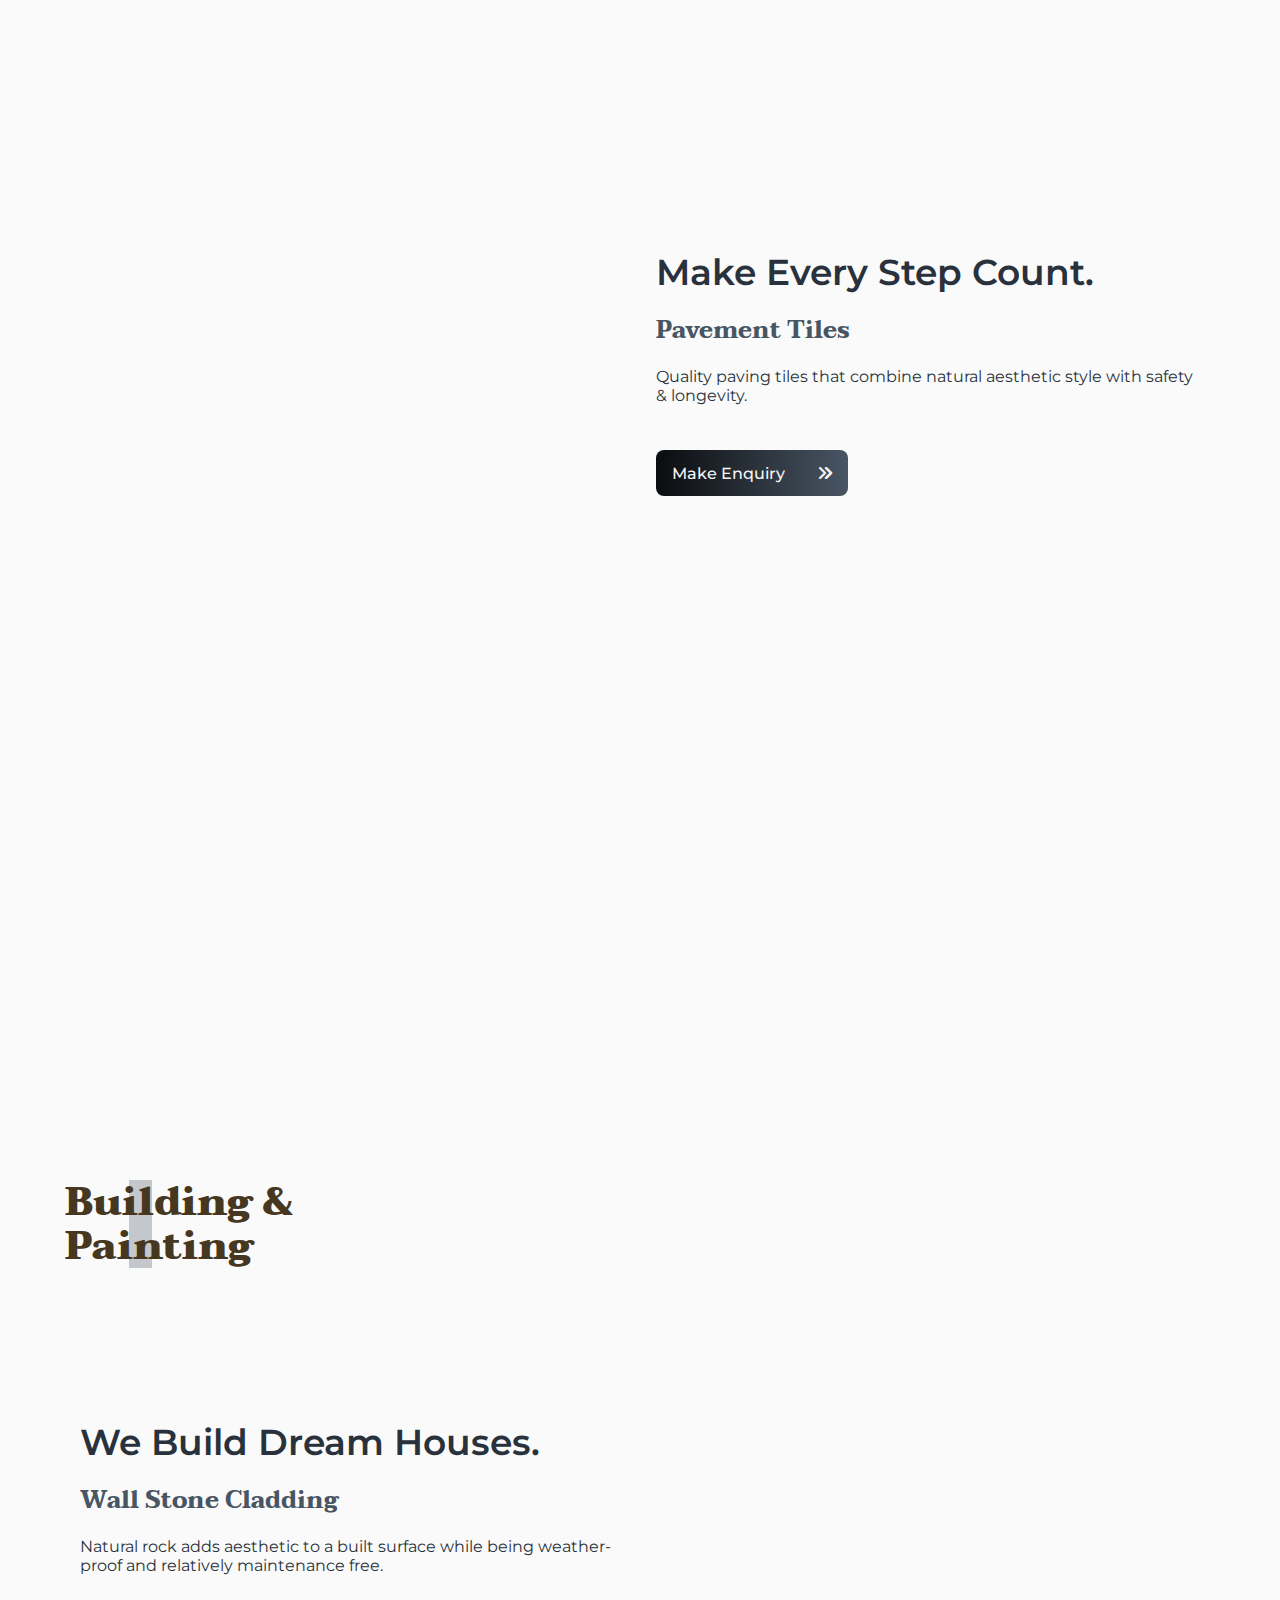
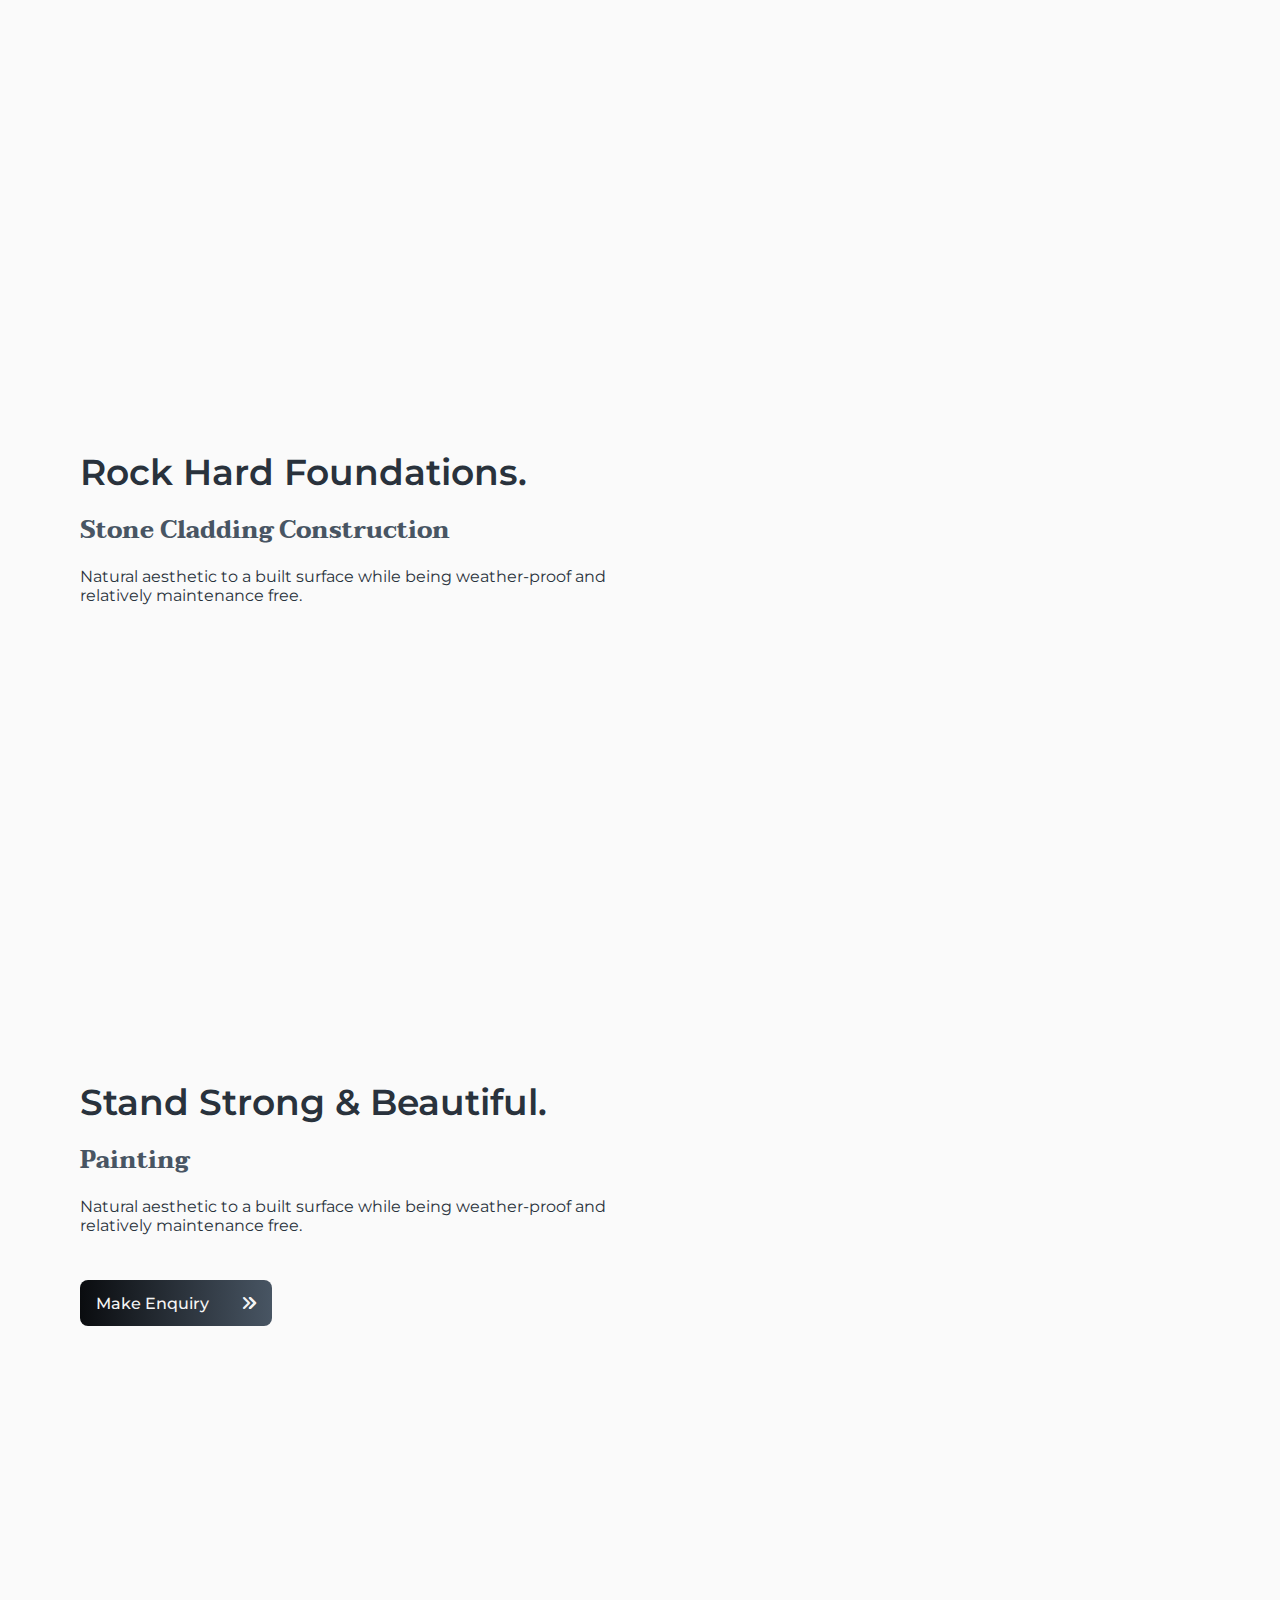
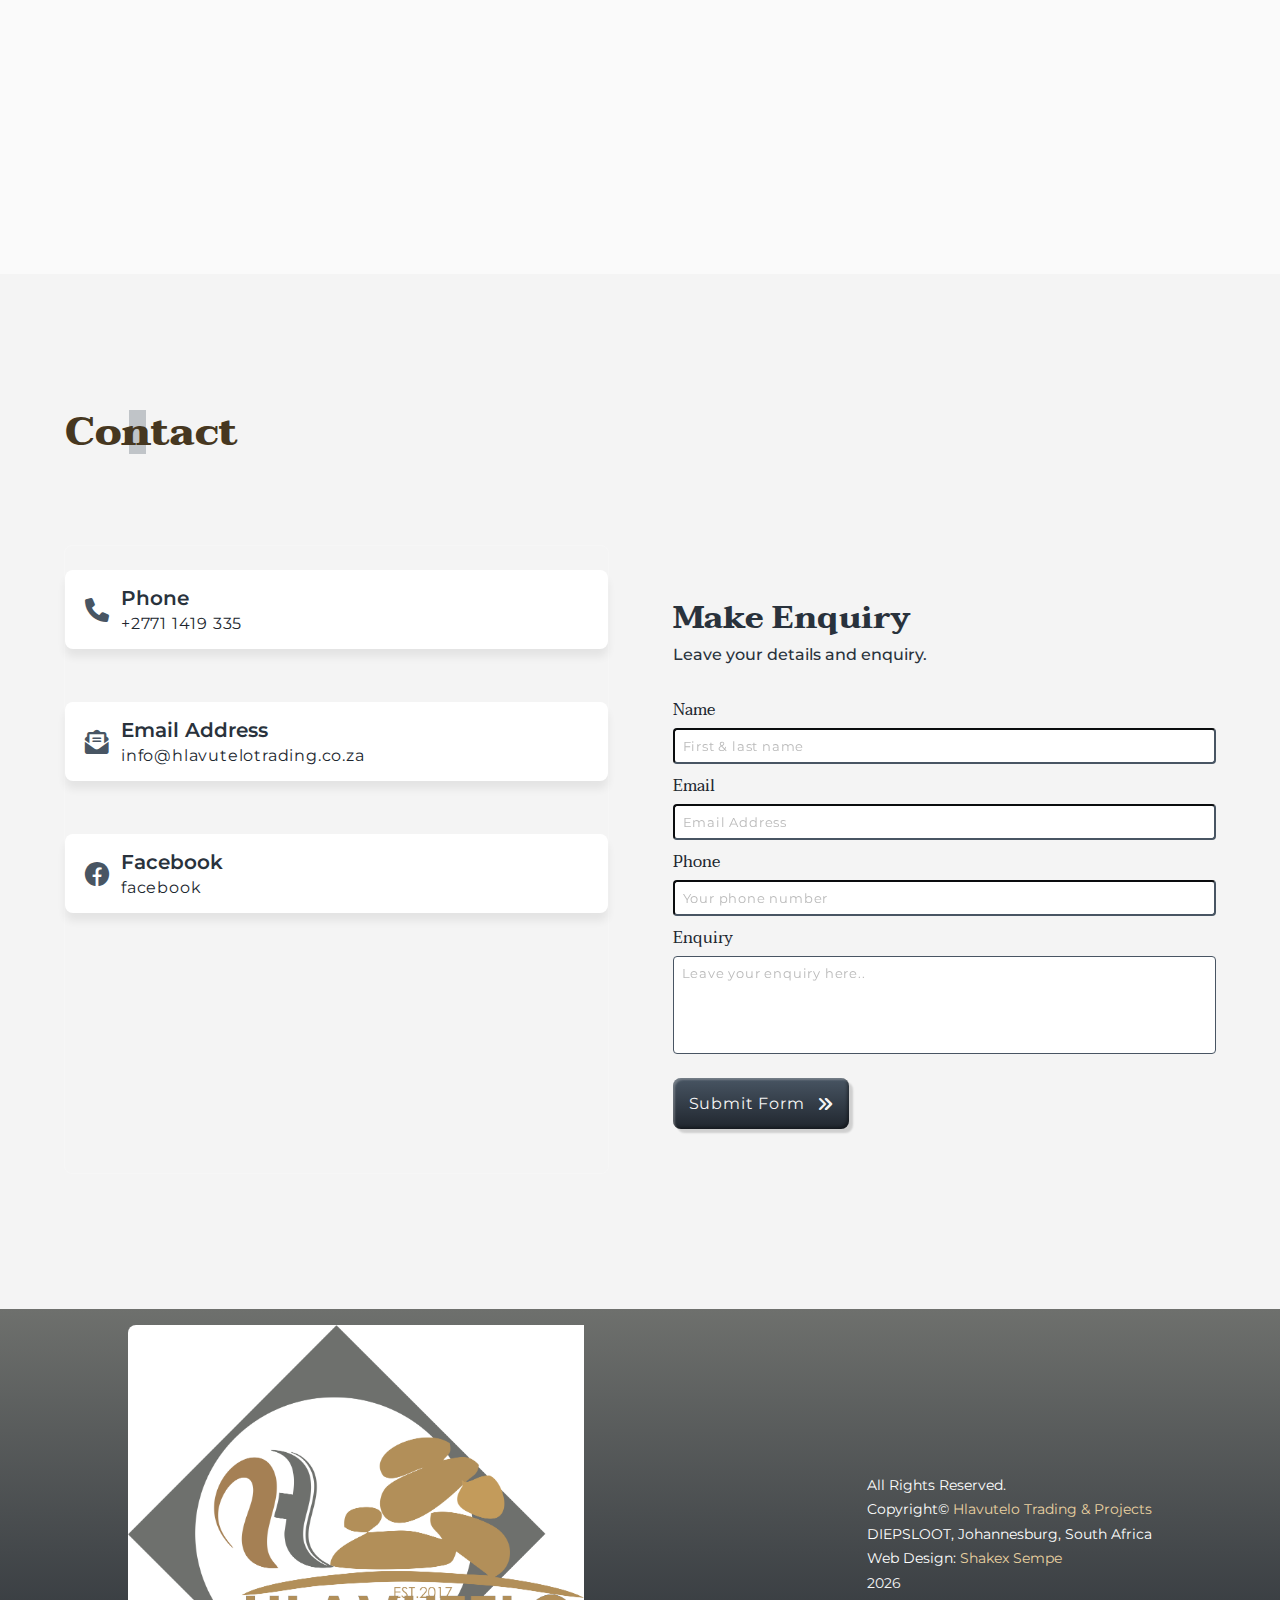
==== commit 13778bed: "footer-nav" ====
--- a/index.html
+++ b/index.html
@@ -517,13 +517,13 @@
     <!-- FOOTER-NAVIGATION -->
     <div class="footer-nav">
       <div class="item item1">
-        <a href="#contact"><i class="fa-solid fa-phone"></i>contact</a>
+        <a href="#contact"><i class="fa-solid fa-phone"></i></a>
       </div>
       <div class="item item2">
-        <a href="#"><i class="fa-solid fa-house"></i>home</a>
+        <a href="#"><i class="fa-solid fa-house"></i></a>
       </div>
       <div class="item item3">
-        <a href="pages/gallery.html"><i class="fa-solid fa-camera"></i>gallery</a>
+        <a href="#about"><i class="fa-solid fa-user"></i></a>
       </div>
     </div>
   </div>
--- a/css/style.css
+++ b/css/style.css
@@ -204,35 +204,60 @@
   bottom: 0;
   height: auto;
   width: 100%;
-  padding: 0.5rem 5vw;
-  padding: 0.5rem 0;
+  padding: 0.25rem 5vw;
   background: #0a0c0f;
   background: linear-gradient(0deg, #0a0c0f, #20262e);
   display: flex;
   align-items: center;
   justify-content: space-evenly;
-  transform: translateY(8vh);
+  transform: translateY(10vh);
   transition: 0.5s;
+  cursor: default;
 }
 @media (min-width: 768px) {
   .footer-nav {
     display: none;
   }
 }
+.footer-nav .item {
+  border-radius: 0.25rem;
+  padding: 0.5rem 1rem;
+  transition: 0.25s;
+  position: relative;
+  isolation: isolate;
+}
+.footer-nav .item::after {
+  content: "";
+  position: absolute;
+  width: 100%;
+  height: 100%;
+  top: 0;
+  left: 0;
+  background: #404040;
+  opacity: 0;
+  border-radius: 0.25rem;
+  z-index: -1;
+  transition: 0.125s;
+  transform: scaleX(0);
+}
 .footer-nav .item a {
   transition: 1s;
   text-transform: capitalize;
   text-decoration: none;
-  font-size: 0.75rem;
+  font-size: 1rem;
   color: #f4f4f4;
+  padding: 0.125rem 1rem;
+  cursor: default;
 }
 .footer-nav .item a i {
   font-size: 1.05rem;
   color: #f4f4f4;
   opacity: 0.8;
   transition: 1s;
-  display: grid;
-  place-items: center;
+}
+.footer-nav .item:hover::after {
+  transform: scaleX(1);
+  opacity: 1;
 }
 .footer-nav.active-footer {
   transform: translateY(0);
@@ -314,15 +339,16 @@
 @media (min-width: 768px) {
   header {
     height: 8vh;
+    padding: 0.5rem 5vw;
   }
 }
 header .logo {
   background: linear-gradient(90deg, #000 20%, #20262e);
   background: #20262e;
+  border: 0.105rem solid rgba(255, 255, 255, 0.2);
   border: 0.105rem solid rgba(234, 210, 161, 0.4);
-  border: 0.105rem solid rgba(255, 255, 255, 0.2);
   padding: 0.25rem 0.5rem;
-  border-radius: 0.5rem;
+  border-radius: 0.25rem;
   overflow: hidden;
   width: 7rem;
   width: max-content;
@@ -333,13 +359,11 @@
 @media (min-width: 768px) {
   header .logo {
     text-align: left;
-    padding: 0.5rem 1rem;
   }
 }
 header .logo a {
+  color: #ead2a1;
   color: #f4f4f4;
-  color: #ead2a1;
-  text-transform: uppercase;
   text-transform: capitalize;
   font-size: 1rem;
   text-decoration: none;
@@ -347,11 +371,6 @@
 header .logo a span {
   color: #f4f4f4;
   font-family: "Taviraj", serif;
-}
-@media (min-width: 768px) {
-  header .logo a {
-    font-size: 1.15rem;
-  }
 }
 header aside {
   position: absolute;
@@ -585,7 +604,7 @@
   text-transform: capitalize;
 }
 header .navbar ul li a {
-  letter-spacing: 0.025rem;
+  font-size: 0.85rem;
   color: #f4f4f4;
   text-decoration: none;
   transition: 0.25s;
@@ -593,6 +612,7 @@
 }
 header .navbar ul .dropdown .dropdown-btn {
   height: 100%;
+  font-size: 0.85rem;
   display: grid;
   place-items: center;
   color: #fff;
@@ -632,26 +652,11 @@
 header .navbar ul .dropdown:hover .dropdown-content a {
   opacity: 1;
 }
-header .navbar ul .dropdown:hover .dropdown-content a:nth-child(1) {
-  transition-delay: 0.25s;
-}
-header .navbar ul .dropdown:hover .dropdown-content a:nth-child(2) {
-  transition-delay: 0.3s;
-}
-header .navbar ul .dropdown:hover .dropdown-content a:nth-child(3) {
-  transition-delay: 0.35s;
-}
-header .navbar ul .dropdown:hover .dropdown-content a:nth-child(4) {
-  transition-delay: 0.4s;
-}
-header .navbar ul .dropdown:hover .dropdown-content a:nth-child(5) {
-  transition-delay: 0.45s;
-}
 header .header-cta {
   transform: translateY(0);
   transition: 0.5s;
   background-color: #f4f4f4;
-  border-radius: 0.5rem;
+  border-radius: 0.25rem;
   border: 0.105rem solid rgba(234, 210, 161, 0.4);
   text-align: center;
 }
@@ -1124,7 +1129,7 @@
 }
 .hero .banner .title p span {
   display: block;
-  opacity: 0.8;
+  opacity: 0.7;
   margin: 0.25rem 0 1rem;
   font-size: 0.85rem;
 }
@@ -1267,44 +1272,47 @@
   transition-delay: calc(1s + .25s * var(--i));
 }
 
-.contact .contact-container {
+#contact {
+  background-color: #f4f4f4;
+}
+#contact .contact-container {
   border: 0.105rem solid rgba(255, 255, 255, 0.2);
   margin-top: 5vh;
   border-radius: 0.5rem;
   padding: 1rem 0;
-}
-@media (min-width: 768px) {
-  .contact .contact-container {
+  display: flex;
+  flex-direction: column;
+  gap: 5vh;
+}
+@media (min-width: 768px) {
+  #contact .contact-container {
     margin-top: 10vh;
-    display: flex;
-    justify-content: space-around;
-    gap: 1rem;
-  }
-}
-.contact .contact-container .contact-item {
+  }
+}
+#contact .contact-container .contact-item {
   margin: 0.5rem 0;
   padding: 1rem 0.5rem;
   border-radius: 0.5rem;
-  background: #ededed;
+  background: #fff;
   display: flex;
   align-items: center;
   overflow: hidden;
-}
-@media (min-width: 768px) {
-  .contact .contact-container .contact-item {
-    flex-grow: 1;
+  box-shadow: 0 0.5rem 0.5rem #0001;
+}
+@media (min-width: 768px) {
+  #contact .contact-container .contact-item {
     border-radius: 0.5rem;
     border-color: #29323c;
     padding: 1rem 0.5rem;
     margin-bottom: 0;
   }
 }
-.contact .contact-container .contact-item .contact-icon {
+#contact .contact-container .contact-item .contact-icon {
   width: 3rem;
   overflow: hidden;
   position: relative;
 }
-.contact .contact-container .contact-item .contact-icon::after, .contact .contact-container .contact-item .contact-icon::before {
+#contact .contact-container .contact-item .contact-icon::after, #contact .contact-container .contact-item .contact-icon::before {
   content: "";
   position: absolute;
   top: 0;
@@ -1319,39 +1327,39 @@
   transition: 0.5s;
   color: #485563;
 }
-.contact .contact-container .contact-item .contact-icon.phone-icon::before {
+#contact .contact-container .contact-item .contact-icon.phone-icon::before {
   content: "";
 }
-.contact .contact-container .contact-item .contact-icon.phone-icon::after {
+#contact .contact-container .contact-item .contact-icon.phone-icon::after {
   content: "";
   opacity: 0;
   transform: translateX(-0.25rem);
 }
-.contact .contact-container .contact-item .contact-icon.email-icon::before {
+#contact .contact-container .contact-item .contact-icon.email-icon::before {
   content: "";
 }
-.contact .contact-container .contact-item .contact-icon.email-icon::after {
+#contact .contact-container .contact-item .contact-icon.email-icon::after {
   content: "";
   opacity: 0;
   transform: translateX(-0.25rem);
 }
-.contact .contact-container .contact-item .contact-icon.social-icon::before {
+#contact .contact-container .contact-item .contact-icon.social-icon::before {
   content: "";
   font-family: "Font Awesome 6 Brands";
 }
-.contact .contact-container .contact-item .contact-icon.social-icon::after {
+#contact .contact-container .contact-item .contact-icon.social-icon::after {
   content: "";
   font-family: "Font Awesome 6 Brands";
   opacity: 0;
   transform: translateX(-0.25rem);
 }
-.contact .contact-container .contact-item .contact-icon i {
+#contact .contact-container .contact-item .contact-icon i {
   opacity: 0;
   font-size: 2rem;
   font-weight: 900;
   color: #485563;
 }
-.contact .contact-container .contact-item .contact-info h2 {
+#contact .contact-container .contact-item .contact-info h2 {
   font-size: 1.25rem;
   text-transform: capitalize;
   font-weight: 600;
@@ -1359,7 +1367,7 @@
   margin-bottom: 0.25rem;
   transition: 0.5s;
 }
-.contact .contact-container .contact-item .contact-info a {
+#contact .contact-container .contact-item .contact-info a {
   display: block;
   text-decoration: none;
   color: #f4f4f4;
@@ -1368,58 +1376,59 @@
   position: relative;
   transition: 0.5s;
 }
-.contact .contact-container .contact-item:hover {
-  background: #f4f4f4;
-  transition: 0.25s;
-}
-.contact .contact-container .contact-item:hover .contact-icon::before {
+#contact .contact-container .contact-item:hover {
+  transition: 0.25s;
+  transform: scale(0.99);
+  box-shadow: 0 0.25rem 0.25rem #0002;
+}
+#contact .contact-container .contact-item:hover .contact-icon::before {
   opacity: 0;
   transform: translateX(-0.25rem);
 }
-.contact .contact-container .contact-item:hover .contact-icon::after {
+#contact .contact-container .contact-item:hover .contact-icon::after {
   opacity: 1;
   transform: translateX(0);
 }
-.contact .contact-container .contact-item:hover .contact-info h2 {
+#contact .contact-container .contact-item:hover .contact-info h2 {
   opacity: 0.5;
 }
-.contact .contact-container .contact-item:hover .contact-info a {
+#contact .contact-container .contact-item:hover .contact-info a {
   transform: scale(1.05);
   transition: 0.5s;
 }
-.contact .contact-form {
+#contact .contact-form {
   padding-top: 10vh;
 }
-.contact .contact-form form {
+#contact .contact-form form {
   padding: 5vh 0;
 }
 @media (max-width: 768px) {
-  .contact .contact-form form {
+  #contact .contact-form form {
     min-height: 100vh;
   }
 }
-.contact .contact-form form .form-title {
+#contact .contact-form form .form-title {
   margin-bottom: 1rem;
   color: #29323c;
 }
-.contact .contact-form form .form-title h1 {
+#contact .contact-form form .form-title h1 {
   text-transform: capitalize;
   font-family: "Taviraj", serif;
   font-size: 1.8rem;
 }
 @media (min-width: 768px) {
-  .contact .contact-form form .form-title h1 {
+  #contact .contact-form form .form-title h1 {
     font-size: 2rem;
   }
 }
-.contact .contact-form form .form-title p {
+#contact .contact-form form .form-title p {
   font-weight: 500;
 }
-.contact .contact-form form fieldset {
+#contact .contact-form form fieldset {
   margin: 2rem 0 0;
   border: none;
 }
-.contact .contact-form form label {
+#contact .contact-form form label {
   display: block;
   text-transform: capitalize;
   margin-bottom: 0.5rem;
@@ -1427,7 +1436,7 @@
   font-weight: 400;
   font-family: "Taviraj", serif;
 }
-.contact .contact-form form label input, .contact .contact-form form label textarea {
+#contact .contact-form form label input, #contact .contact-form form label textarea {
   display: block;
   border-radius: 0.25rem;
   padding: 0.5rem;
@@ -1437,22 +1446,22 @@
   margin-top: 0.25rem;
   font-family: "Montserrat", sans-serif;
 }
-.contact .contact-form form label input::placeholder, .contact .contact-form form label textarea::placeholder {
+#contact .contact-form form label input::placeholder, #contact .contact-form form label textarea::placeholder {
   opacity: 0.5;
   letter-spacing: 0.05rem;
   transition: 0.25s;
 }
-.contact .contact-form form label input:focus::placeholder, .contact .contact-form form label textarea:focus::placeholder {
+#contact .contact-form form label input:focus::placeholder, #contact .contact-form form label textarea:focus::placeholder {
   opacity: 1;
   letter-spacing: normal;
 }
 @media (min-width: 768px) {
-  .contact .contact-form form label input:hover::placeholder, .contact .contact-form form label textarea:hover::placeholder {
+  #contact .contact-form form label input:hover::placeholder, #contact .contact-form form label textarea:hover::placeholder {
     opacity: 1;
     letter-spacing: normal;
   }
 }
-.contact .contact-form form .submit-btn {
+#contact .contact-form form .submit-btn {
   margin-top: 1rem;
   padding: 1rem;
   width: 11rem;
@@ -1470,27 +1479,27 @@
   text-align: left;
   position: relative;
 }
-.contact .contact-form form .submit-btn:active {
+#contact .contact-form form .submit-btn:active {
   letter-spacing: normal;
   transform: scale(0.97);
   box-shadow: inset 2px 2px 2px rgba(0, 0, 0, 0.25), inset -2px -2px 2px rgba(221, 221, 221, 0.25), 0px 4px 1px rgba(0, 0, 0, 0.15);
 }
 @media (min-width: 768px) {
-  .contact .contact-flex-container {
+  #contact .contact-flex-container {
     display: flex;
     flex-direction: row;
     justify-content: space-around;
     gap: 5vw;
   }
-  .contact .contact-flex-container .contact-container {
+  #contact .contact-flex-container .contact-container {
     display: flex;
     flex-direction: column;
     width: 100%;
   }
-  .contact .contact-flex-container .contact-form {
+  #contact .contact-flex-container .contact-form {
     width: 100%;
   }
-  .contact .contact-flex-container .contact-form form {
+  #contact .contact-flex-container .contact-form form {
     width: 100%;
   }
 }
@@ -1506,9 +1515,8 @@
 }
 @media (min-width: 768px) {
   .about .flex-container {
-    padding-bottom: 1rem;
     flex-direction: row;
-    margin: 5vh auto;
+    margin: 5vh auto 10vh;
   }
 }
 .about .flex-container .slogan {
@@ -1585,8 +1593,8 @@
 }
 @media (min-width: 768px) {
   .about .flex-container .flex-image figure {
-    width: 100%;
-    height: 80vh;
+    width: 25rem;
+    height: 60vh;
     border-radius: 1rem;
   }
   .about .flex-container .flex-image figure img {
@@ -1744,18 +1752,17 @@
 .container main {
   width: 100%;
   border: none;
-  padding-top: 5vh;
 }
 .container main section {
   min-height: 100vh;
   width: 100%;
-  padding: 10vh 5vw;
+  padding: 15vh 5vw 10vh;
   background: #fafafa;
   position: relative;
 }
 @media (min-width: 768px) {
   .container main section {
-    padding: 10vh 5vw;
+    padding: 15vh 5vw;
   }
 }
 .container main section .section-title {
@@ -1776,7 +1783,6 @@
   color: #463720;
   line-height: 1.1;
   font-weight: 900;
-  padding: 0 0.5rem;
   width: 7rem;
   width: max-content;
   transition: 0.5s;
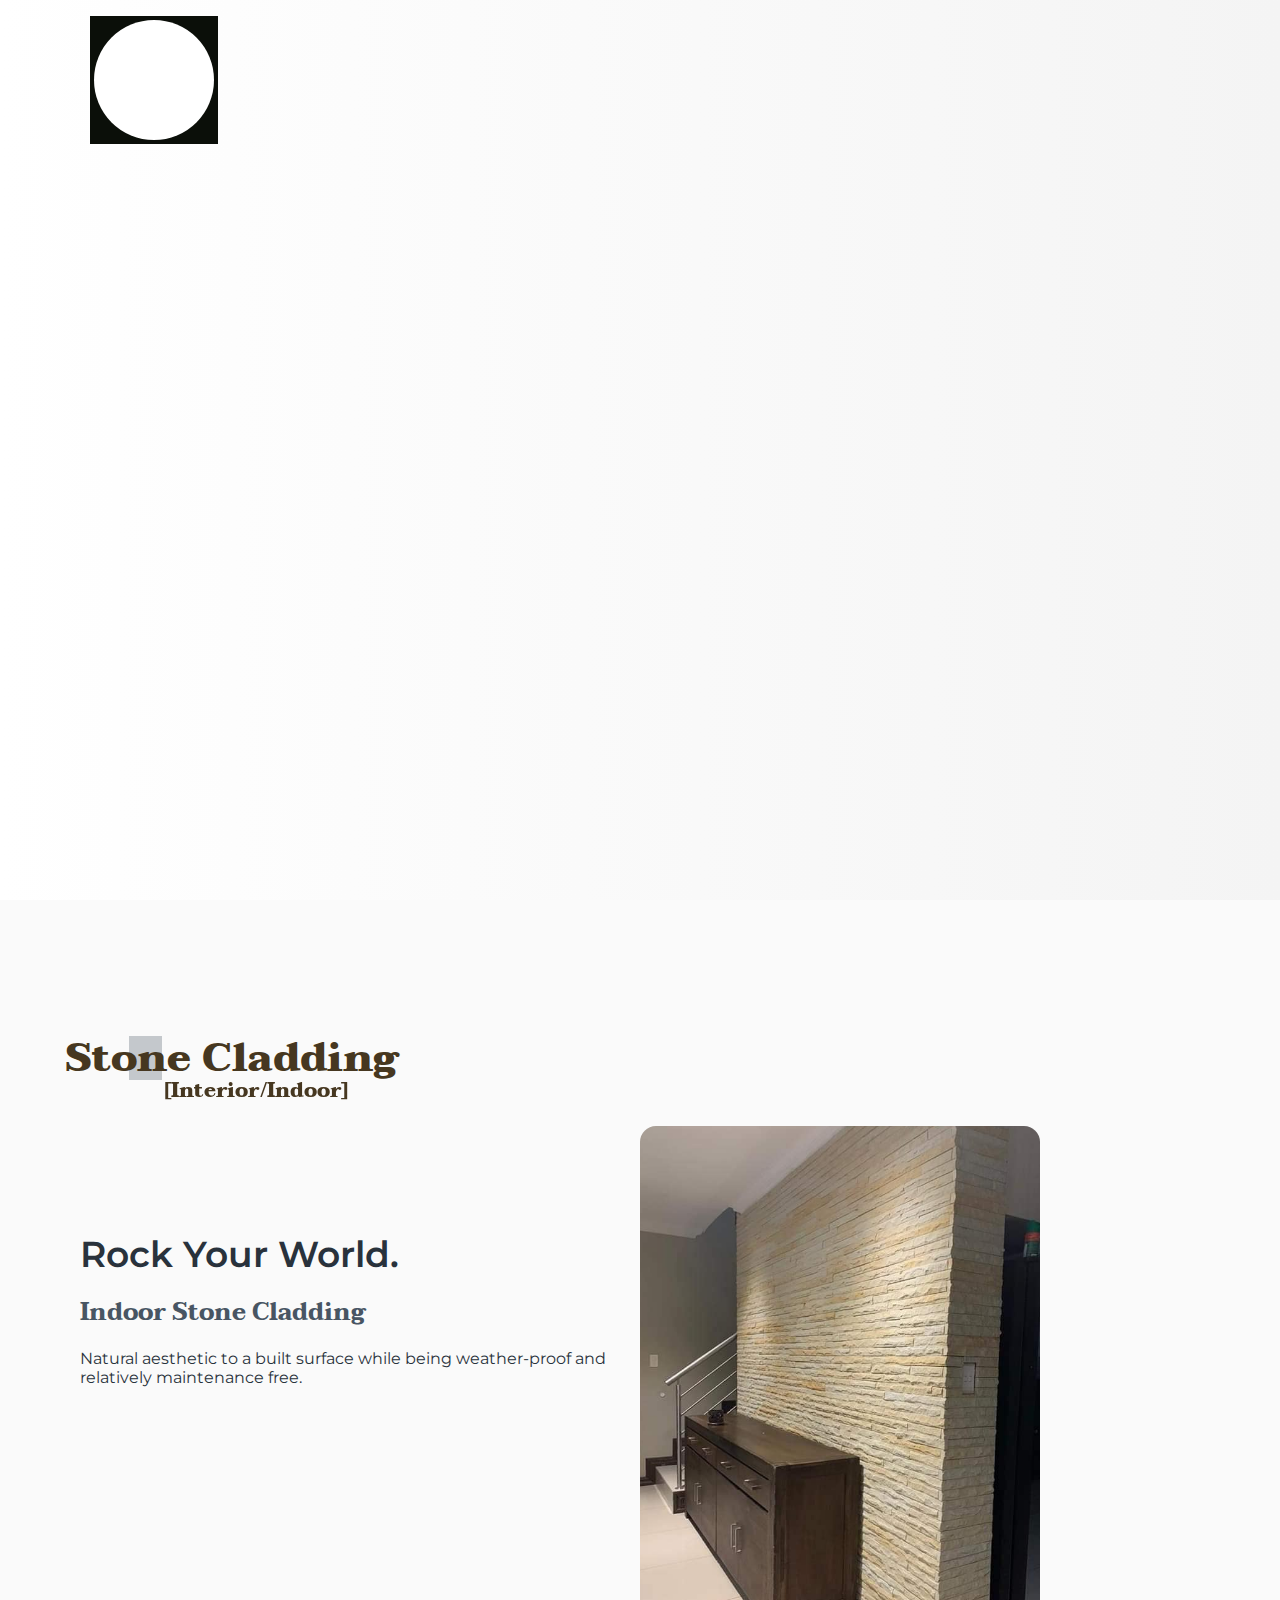
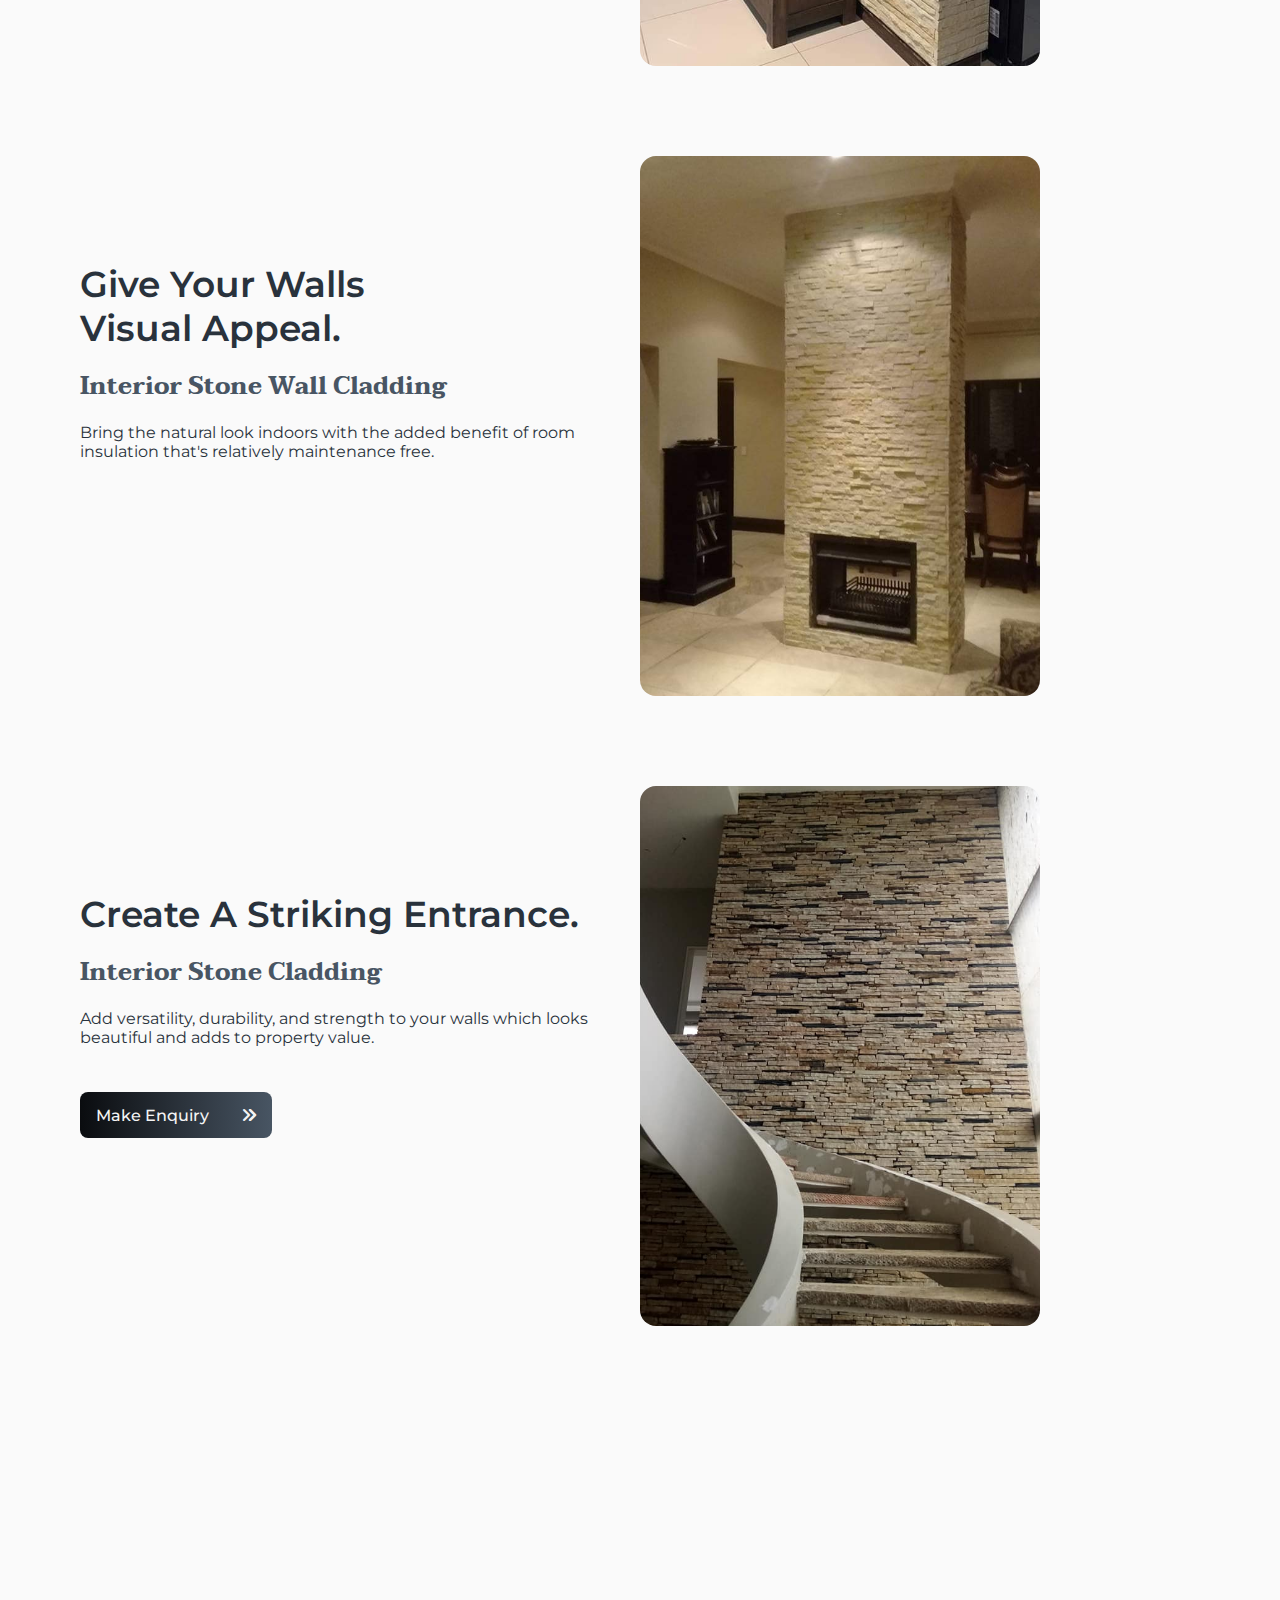
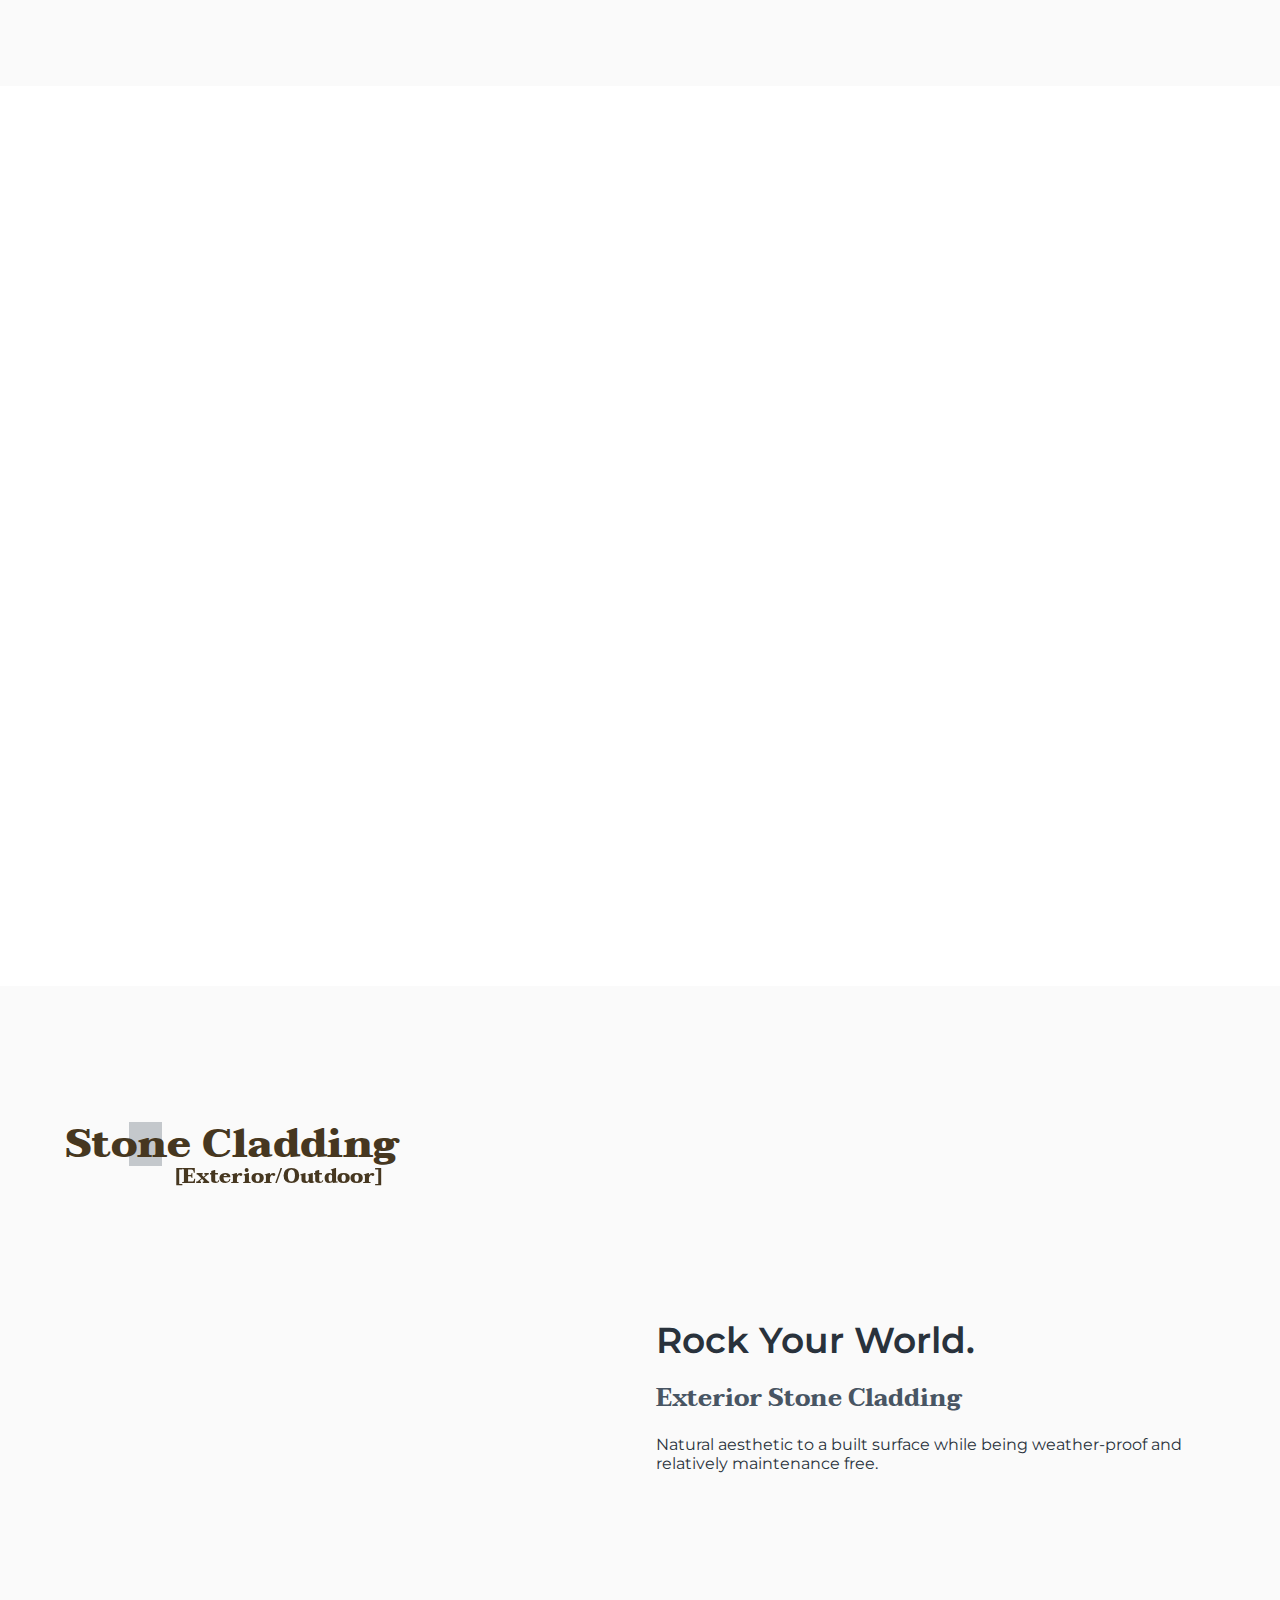
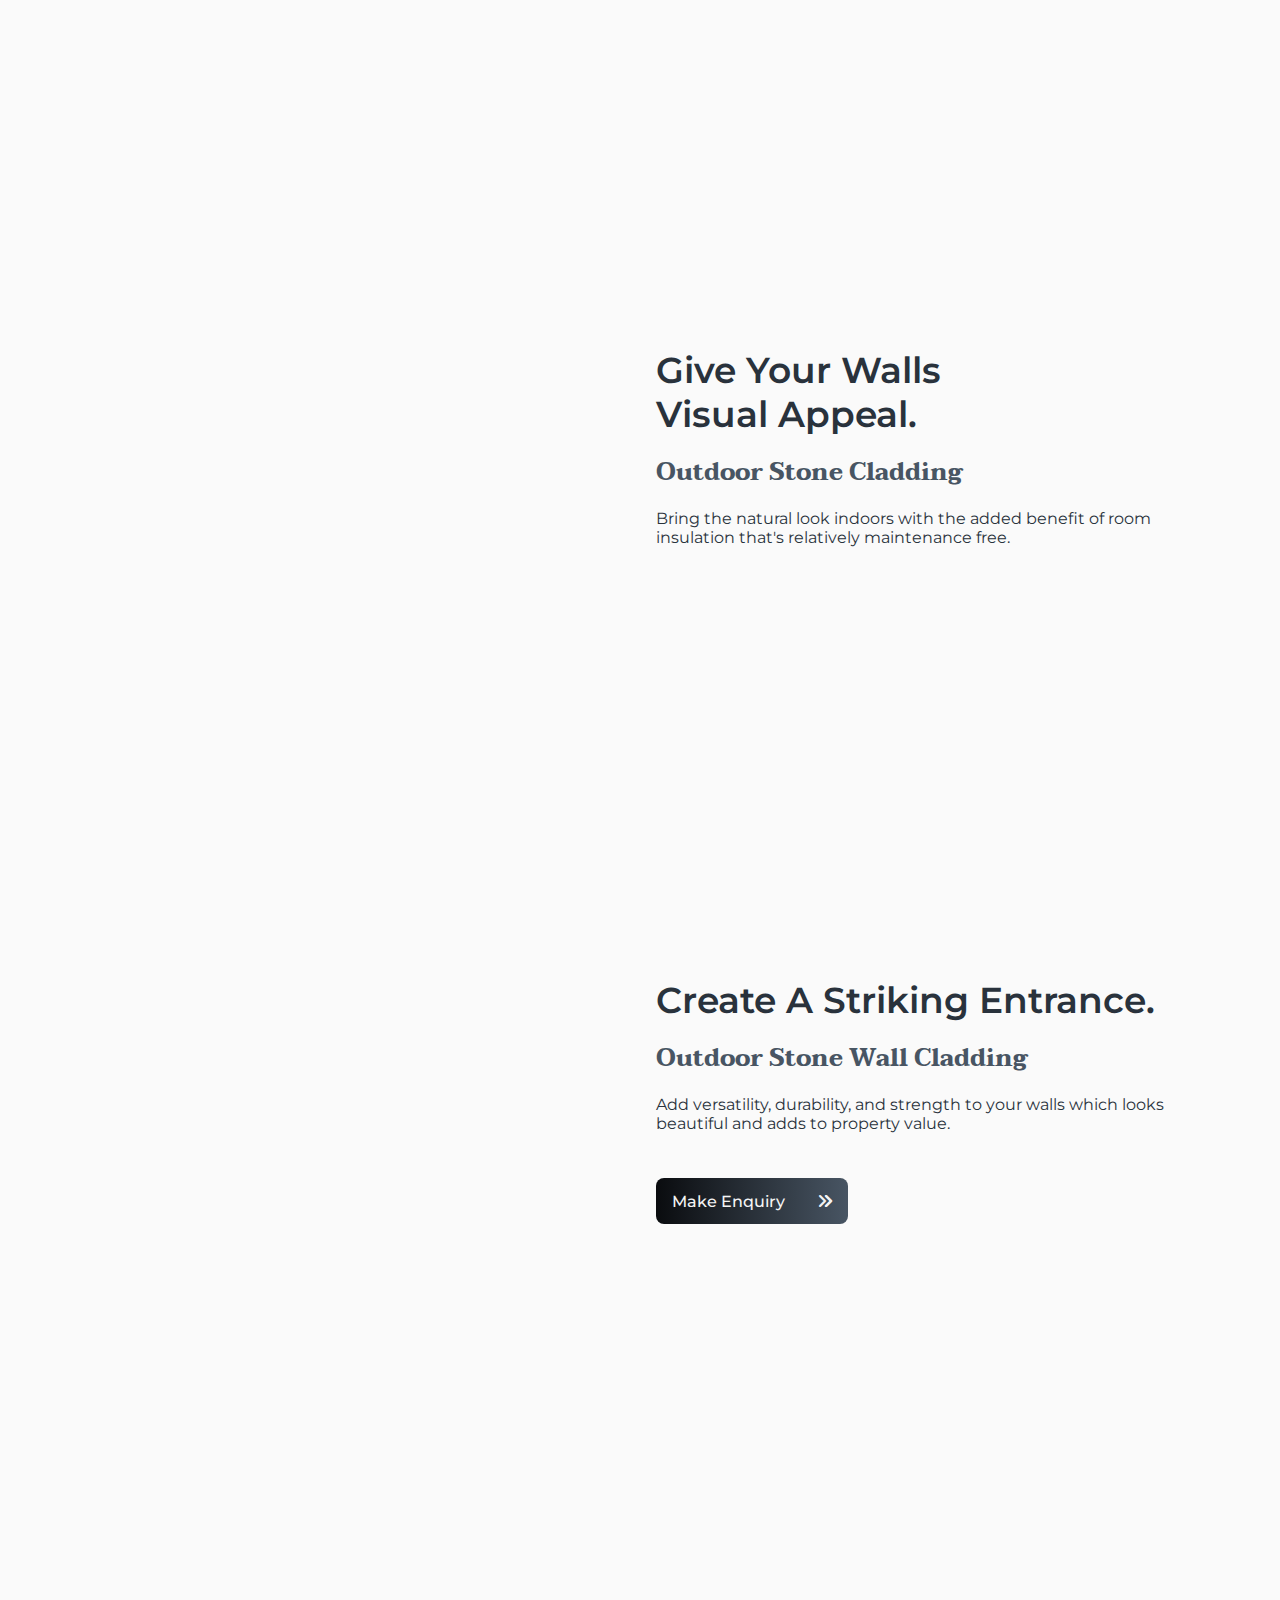
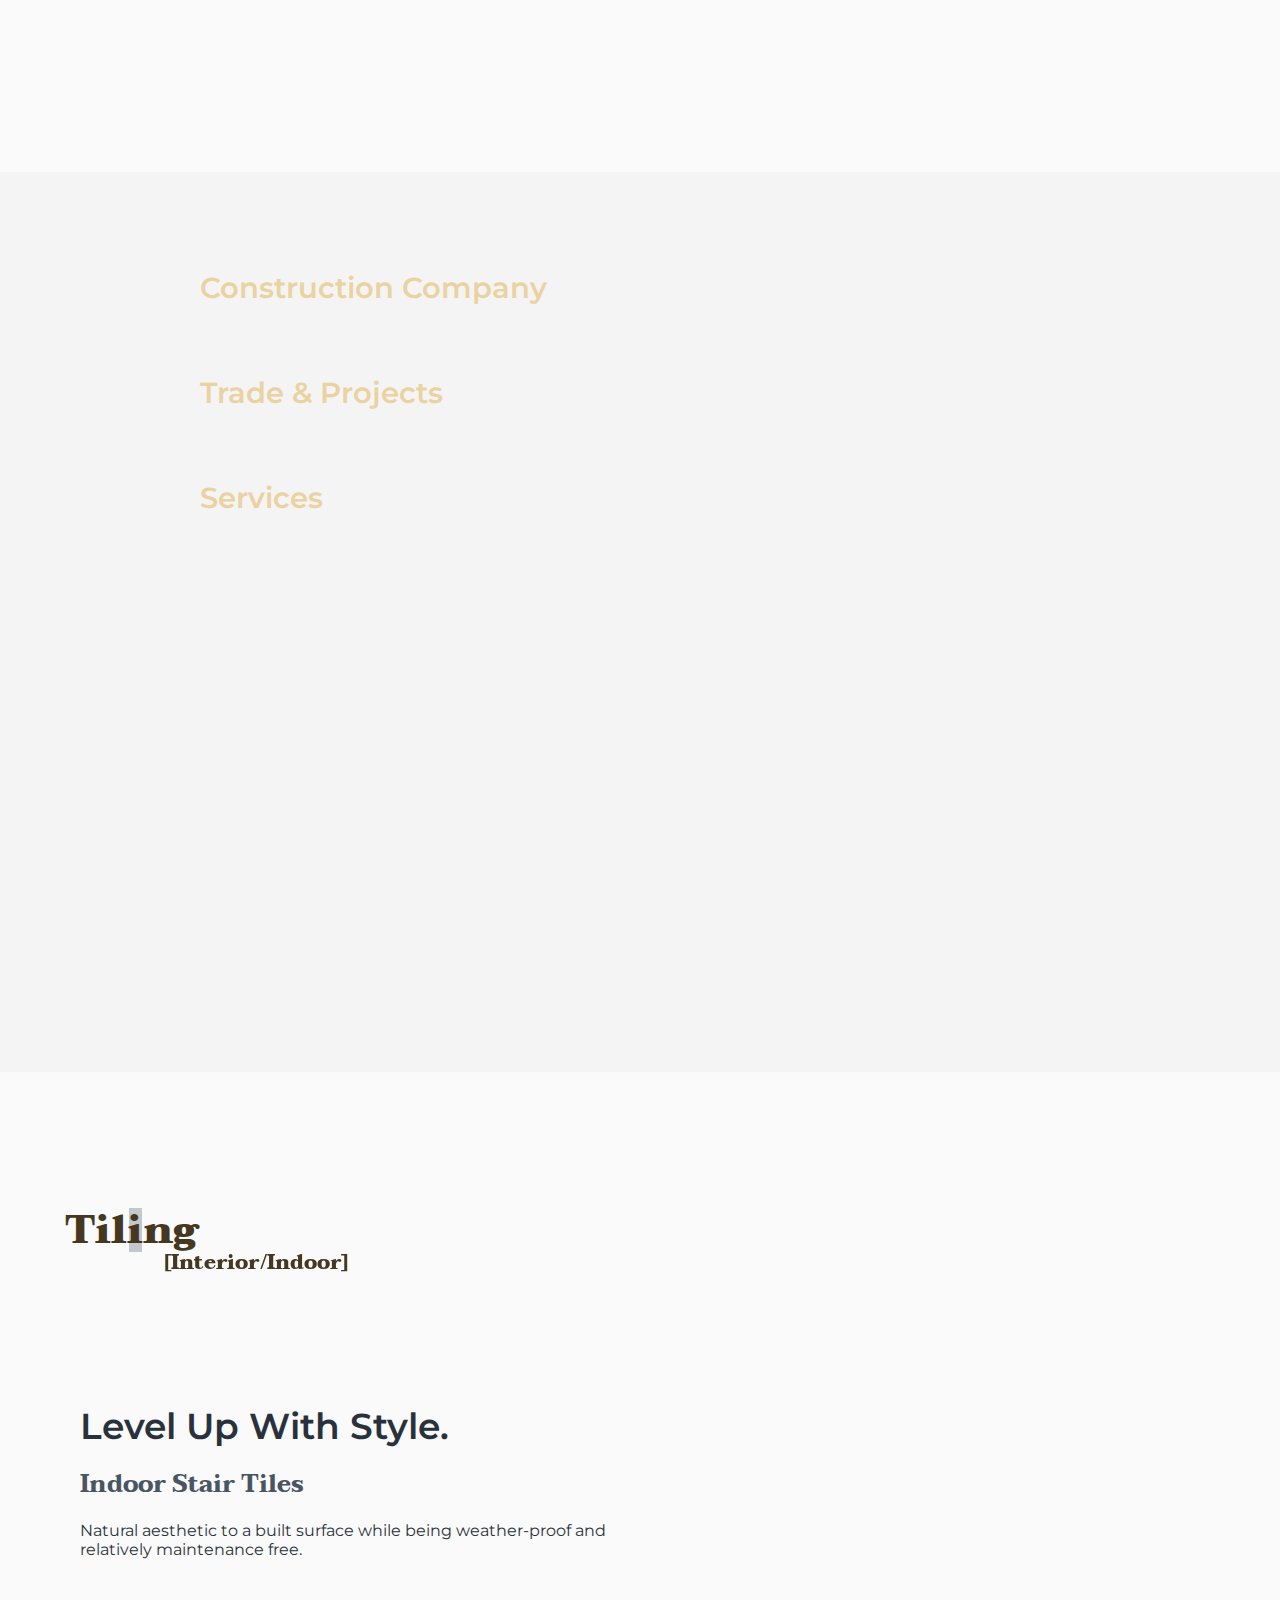
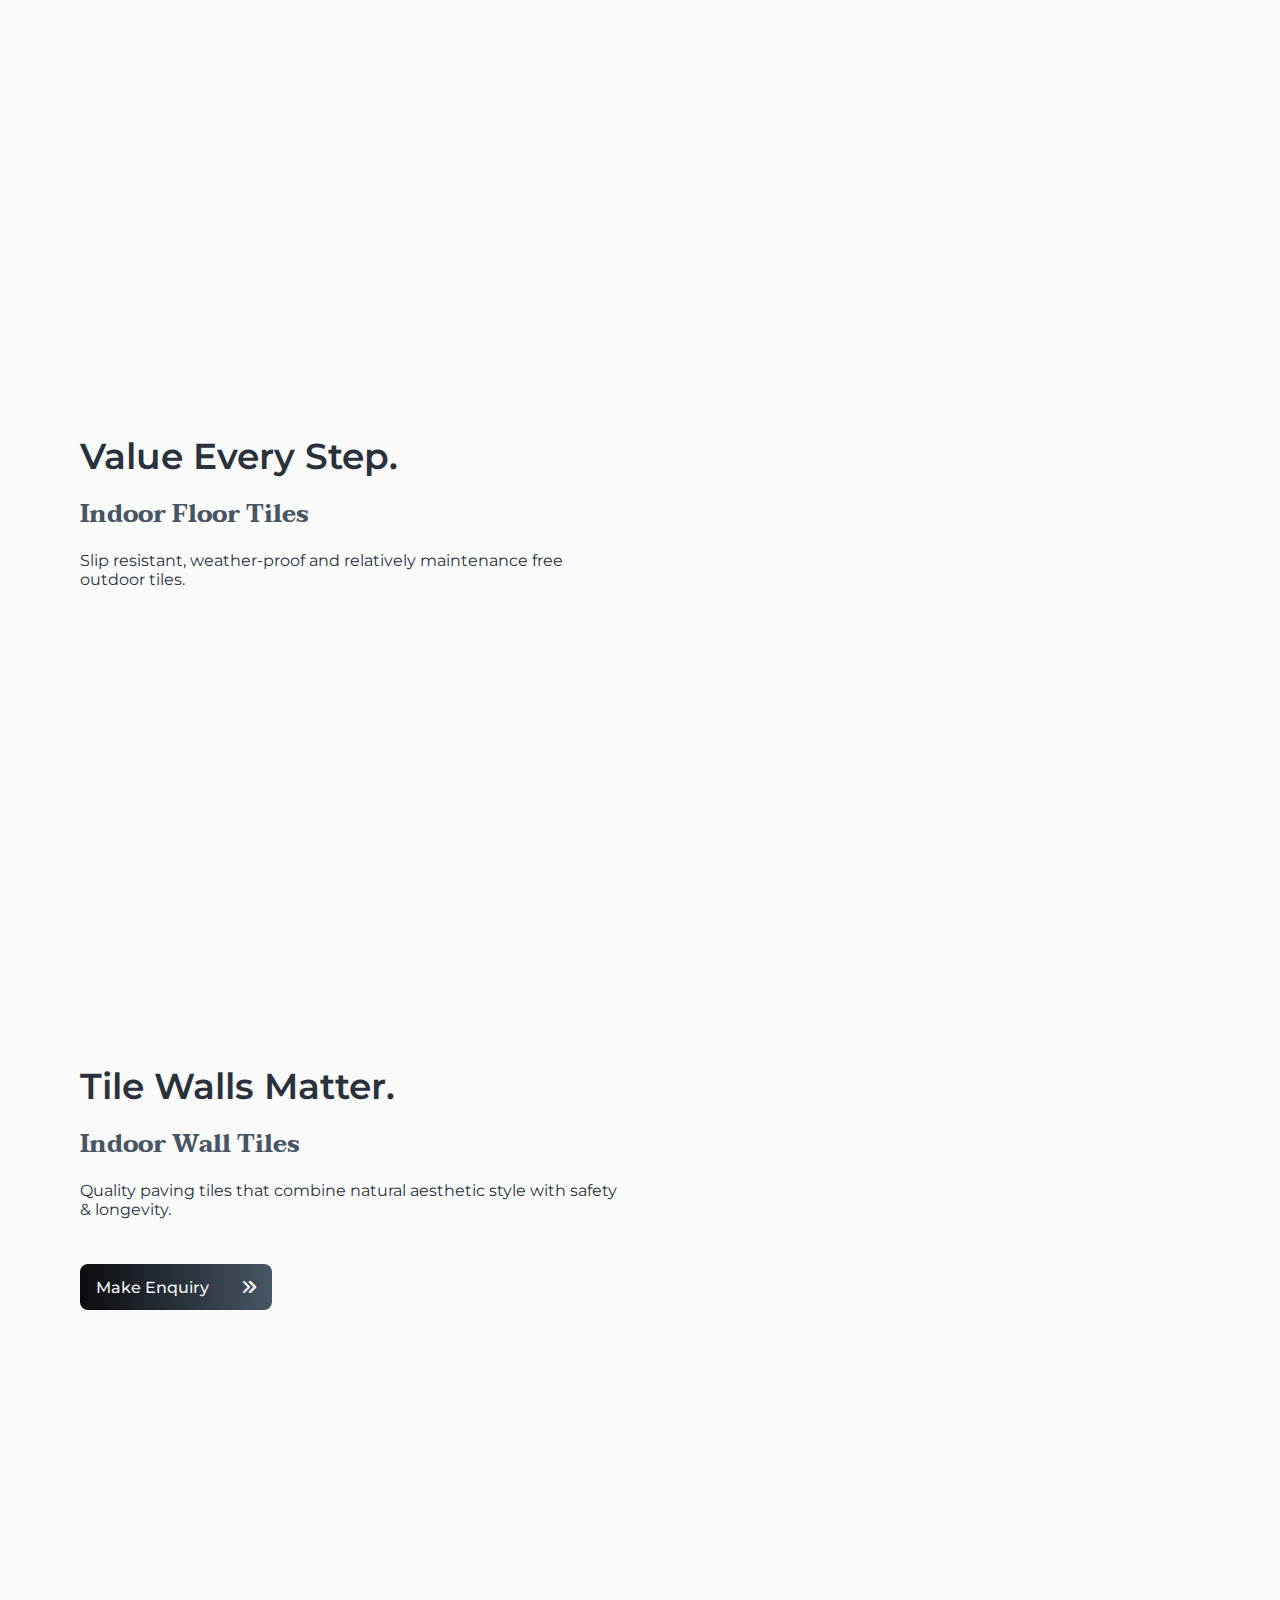
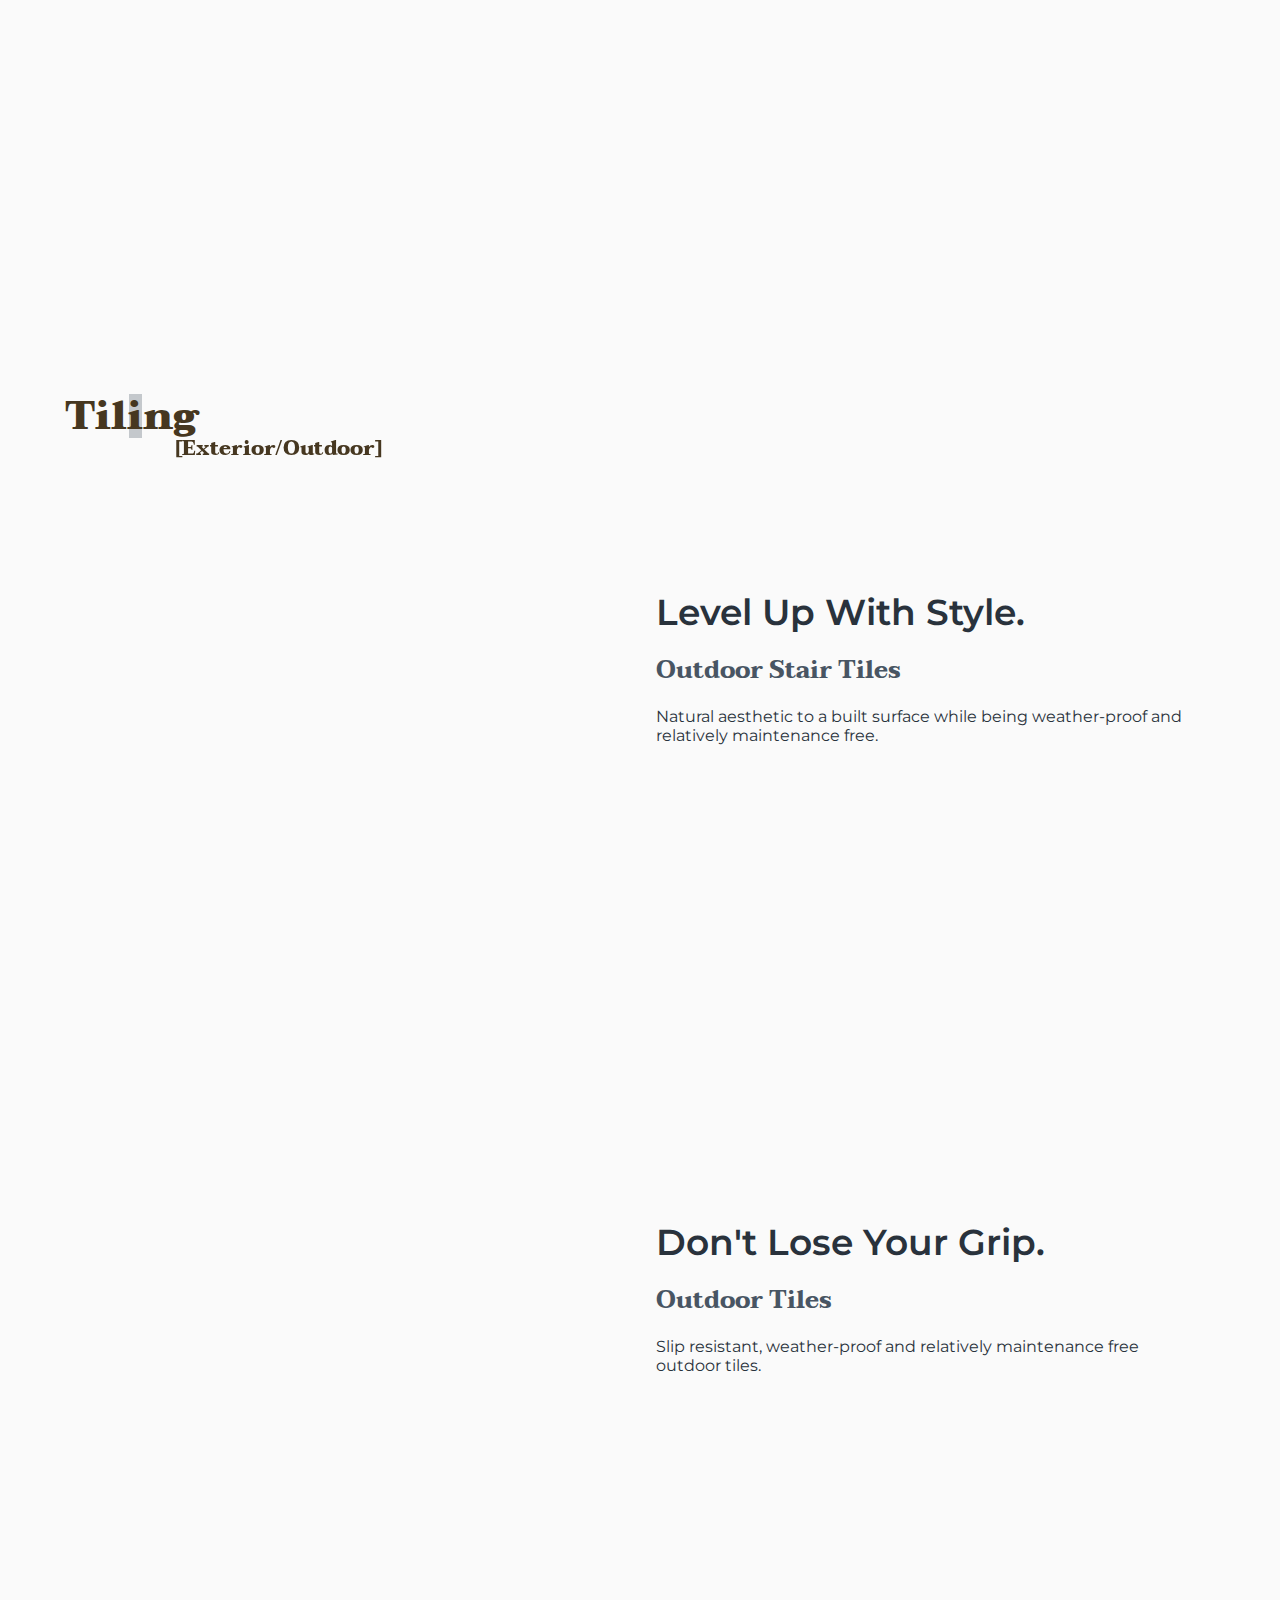
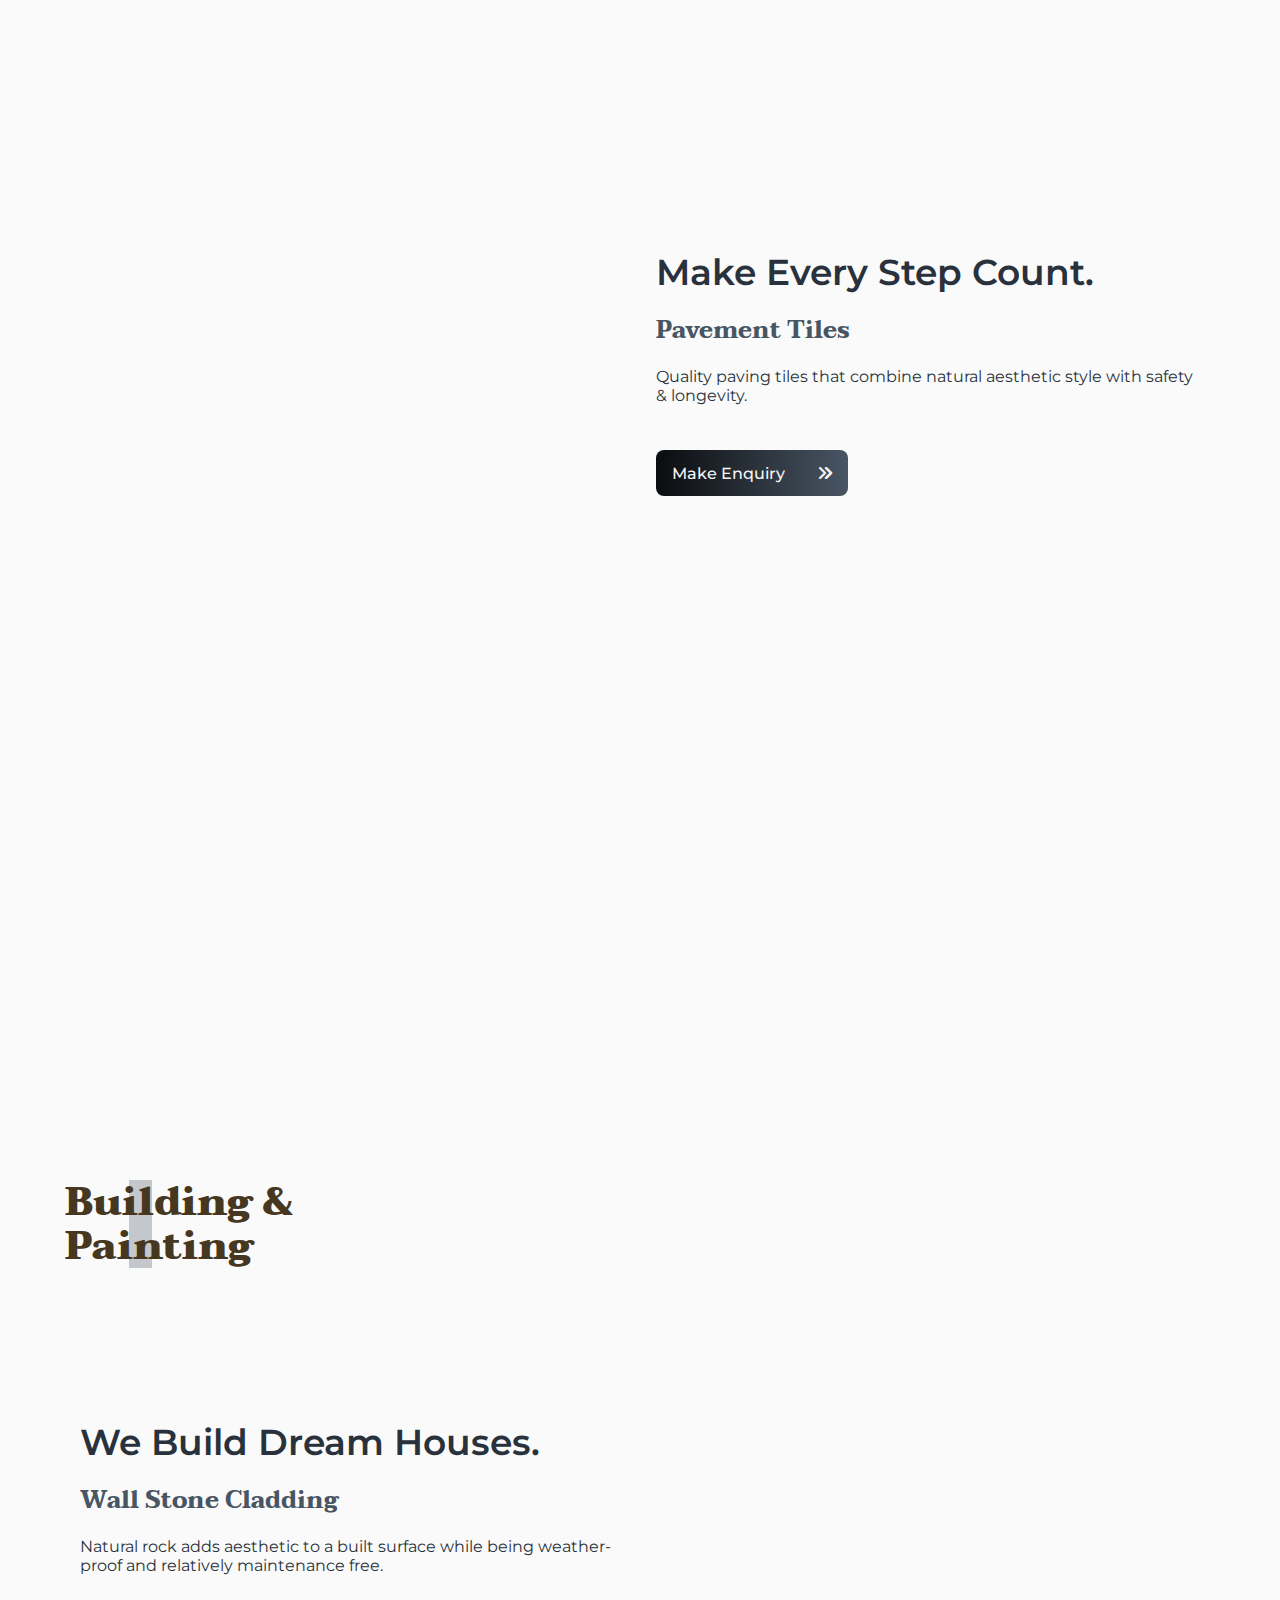
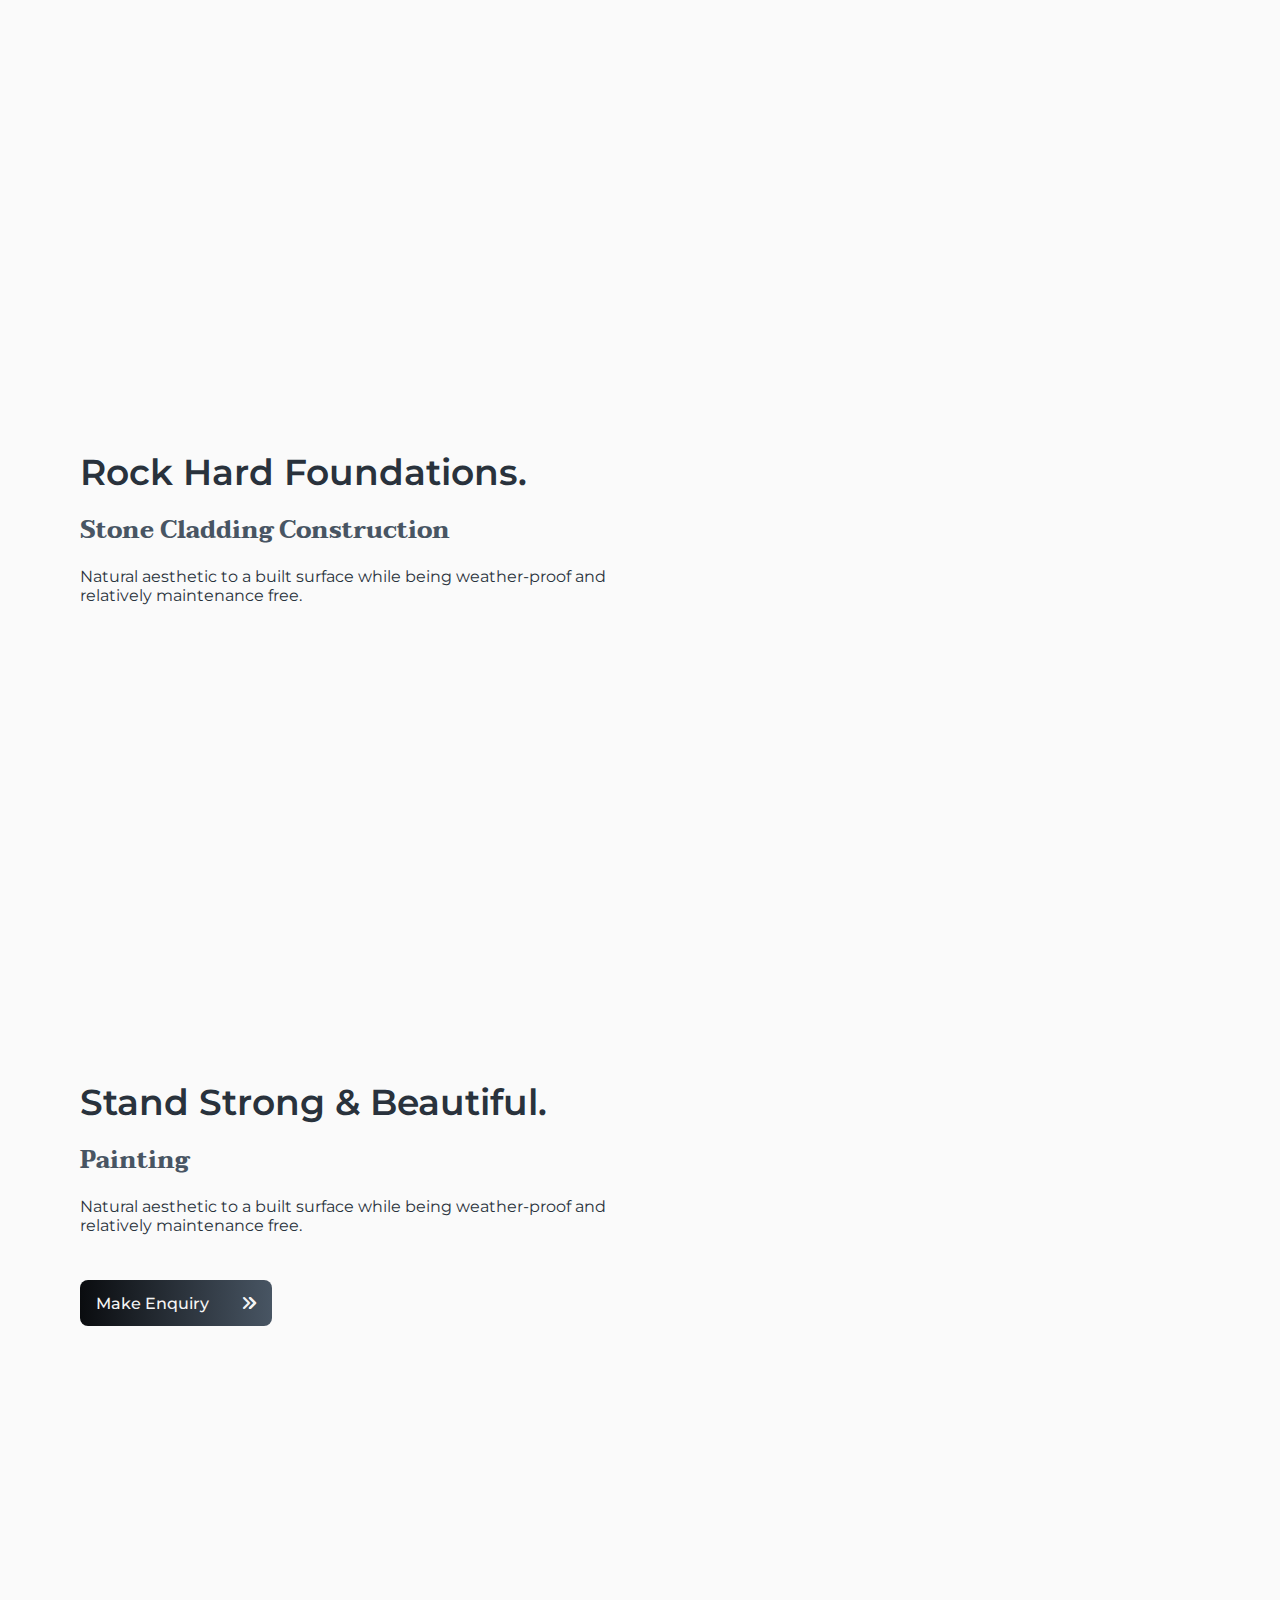
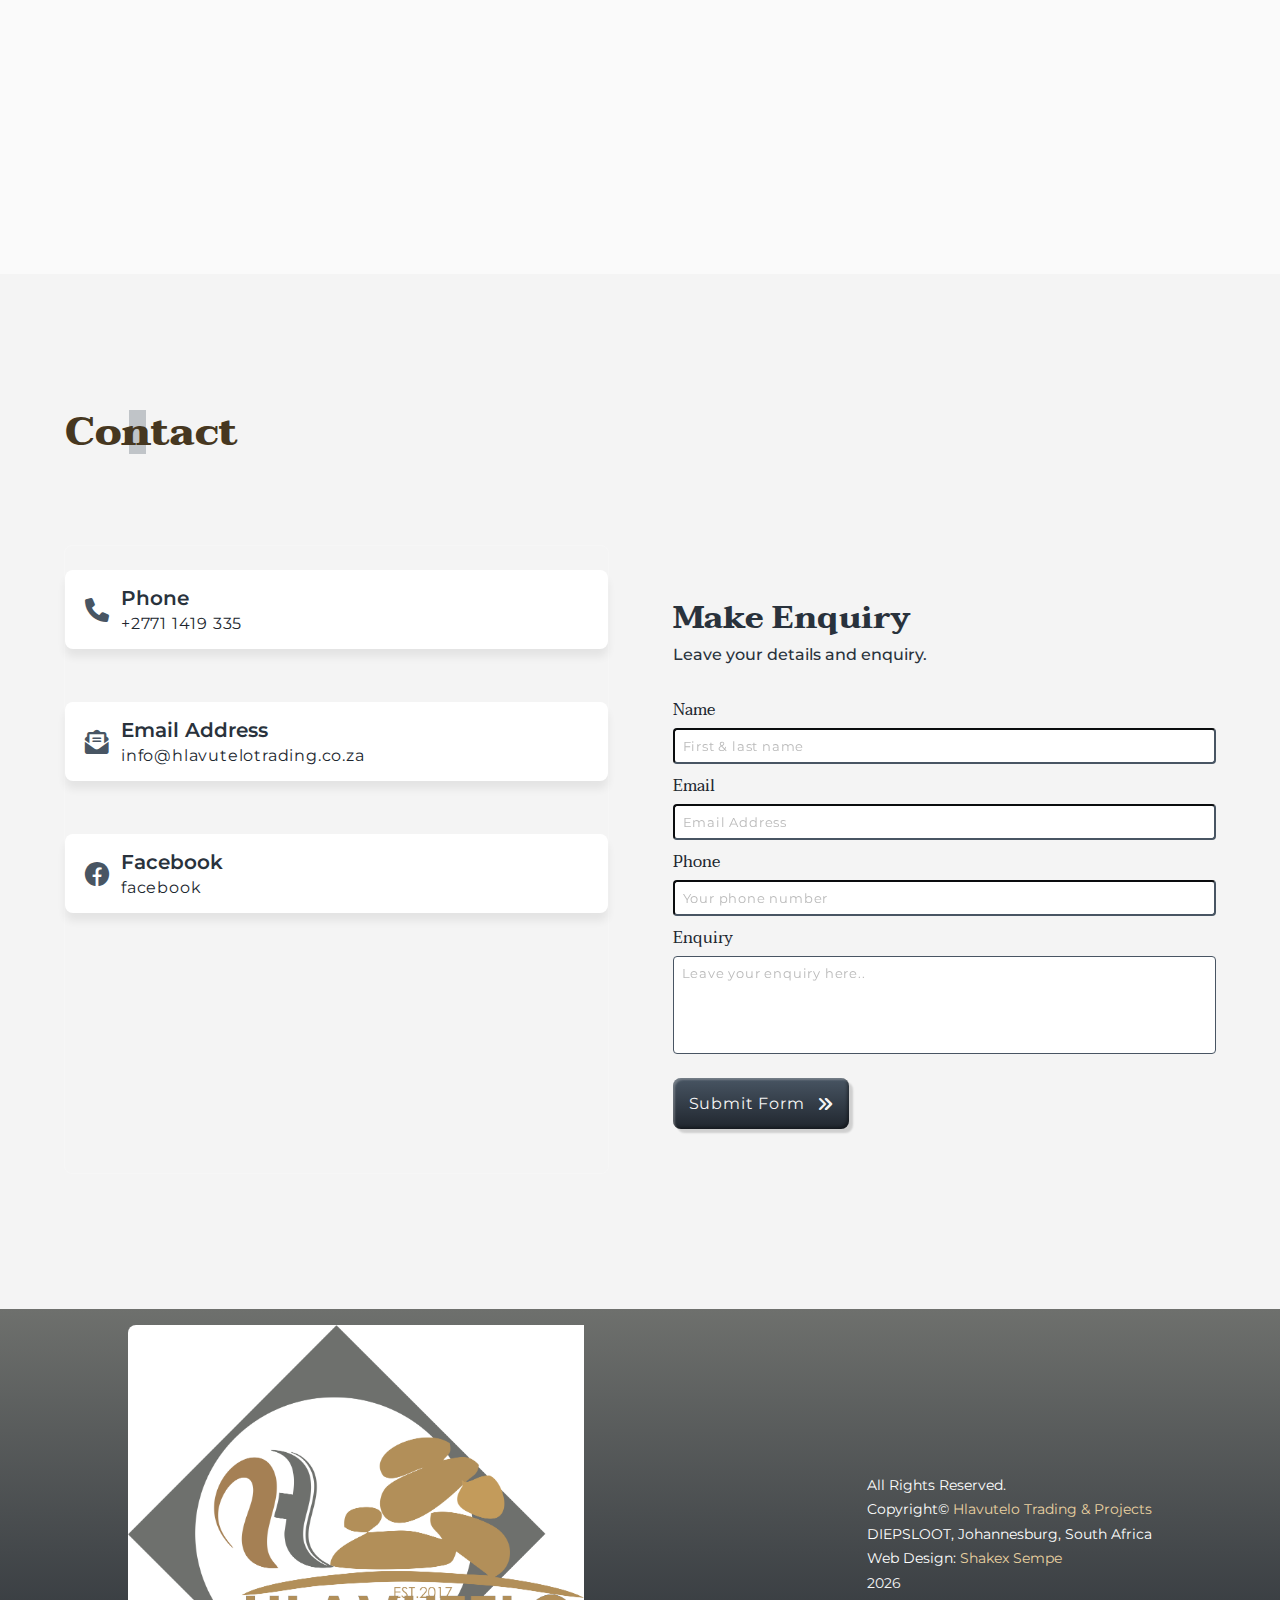
==== commit 7fb64081: "img" ====
--- a/index.html
+++ b/index.html
@@ -48,11 +48,11 @@
 
 <body>
   <!-- LOADER -->
-  <!-- <div class="loader_bg">
+  <div class="loader_bg">
     <div class="loader">
       <div class="circle"></div>
     </div>
-  </div> -->
+  </div>
   <div class="container" id="container">
     <!-- HEADER -->
     <header id="header" class="header">
--- a/css/style.css
+++ b/css/style.css
@@ -1,5 +1,1581 @@
 @charset "UTF-8";
+@import url("https://fonts.googleapis.com/css2?family=Kanit:wght@400;500&family=Montserrat:wght@200;500;700&display=swap");
 @import url("https://fonts.googleapis.com/css2?family=Montserrat:wght@100;200;300;400;500;700&family=Taviraj:wght@200;300;500;600;700&display=swap");
+html {
+  scroll-behavior: smooth;
+}
+
+body {
+  position: relative;
+  font-family: "Montserrat", sans-serif;
+}
+
+.container {
+  width: 100%;
+  position: relative;
+}
+.container::after {
+  content: "";
+  position: absolute;
+  top: 0;
+  left: -100vw;
+  width: 100%;
+  height: 100%;
+  background: #000a;
+}
+.container.active-container::after {
+  left: 0;
+}
+
+main {
+  width: 100%;
+  border: none;
+}
+main section {
+  min-height: 100vh;
+  width: 100%;
+  padding: 15vh 5vw 10vh;
+  background: #fafafa;
+  position: relative;
+}
+@media (min-width: 768px) {
+  main section {
+    padding: 15vh 5vw;
+  }
+}
+main section .section-title {
+  position: relative;
+  background: #fafafa;
+  background: transparent;
+  z-index: 1;
+  width: 80%;
+}
+main section .section-title h2 {
+  border: 0.105rem solid rgba(0, 0, 0, 0.7);
+  border-color: transparent;
+  border-radius: 0.5rem;
+  text-transform: capitalize;
+  font-family: "Taviraj", serif;
+  font-size: 2.25rem;
+  color: #29323c;
+  color: #463720;
+  line-height: 1.1;
+  font-weight: 900;
+  width: 7rem;
+  width: max-content;
+  transition: 0.5s;
+  isolation: isolate;
+  position: relative;
+}
+main section .section-title h2 span {
+  position: absolute;
+  transform: scale(0.5);
+  left: 0.5rem;
+  top: 2rem;
+}
+main section .section-title h2::before {
+  content: "";
+  position: absolute;
+  top: 0;
+  left: 5vw;
+  width: 20%;
+  height: 100%;
+  background-color: #485563;
+  z-index: -1;
+  opacity: 0.3;
+  transition: 1s;
+}
+@media (min-width: 768px) {
+  main section .section-title h2::before {
+    width: 10%;
+  }
+}
+@media (min-width: 576px) {
+  main section .section-title h2 {
+    font-size: 2.5rem;
+  }
+}
+main section .section-title.active-title h2 {
+  opacity: 0.8;
+}
+main section .section-title.active-title h2::before {
+  transform: rotate(45deg) scale(0.8);
+  border-radius: 1rem;
+  opacity: 0.1;
+}
+main .section-pad {
+  padding: 0 5vw;
+  overflow: hidden;
+  width: 100%;
+  height: 70vh;
+}
+main .section-pad figure {
+  width: 100%;
+  height: 100%;
+}
+main .section-pad figure img {
+  width: 100%;
+  height: 100%;
+  object-fit: contain;
+}
+@media (min-width: 768px) {
+  main .section-pad {
+    height: 100vh;
+    background-image: url("../img/logo.png");
+    background-position: center;
+    background-size: 35%;
+    background-repeat: no-repeat;
+    background-attachment: fixed;
+  }
+  main .section-pad figure {
+    display: none;
+  }
+}
+
+*, ::before, ::after {
+  padding: 0;
+  margin: 0;
+  box-sizing: border-box;
+}
+
+.skip-link {
+  background: #485563;
+  position: fixed;
+  z-index: 99;
+  top: 0;
+  left: 0;
+  right: 0;
+  text-align: center;
+  padding: 0.5rem;
+  color: #f4f4f4;
+  margin: 0 auto;
+  text-transform: capitalize;
+  transition: 0.5s;
+  transform: translateY(-10vh);
+}
+.skip-link:focus {
+  transform: translateY(0);
+}
+
+/*progress bar*/
+/* The progress container (grey background) */
+.progress-container {
+  width: 100%;
+  height: 3px;
+  background: transparent;
+}
+
+/* The progress bar (scroll indicator) */
+.progress-bar {
+  height: 3px;
+  background: #29323c;
+  background: linear-gradient(90deg, #29323c, #485563, #29323c);
+  opacity: 0.1;
+  width: 0%;
+  transition: 0.5s;
+  border-top-right-radius: 0.5rem;
+  border-bottom-right-radius: 0.5rem;
+}
+.progress-bar.index-bar {
+  background: transparent;
+}
+.progress-bar.active-bar {
+  opacity: 0.5;
+}
+
+/* end of progress bar*/
+.about .flex-container {
+  margin: 10vh auto 5vh;
+  display: flex;
+  flex-direction: column;
+  position: relative;
+}
+.about .flex-container:last-of-type {
+  padding-bottom: 15vh;
+}
+@media (min-width: 768px) {
+  .about .flex-container {
+    flex-direction: row;
+    margin: 5vh auto 10vh;
+  }
+}
+.about .flex-container .slogan {
+  flex-basis: 50%;
+  color: #29323c;
+  text-transform: capitalize;
+  overflow: hidden;
+}
+@media (min-width: 768px) {
+  .about .flex-container .slogan {
+    padding: 10vh 1rem 5vh;
+  }
+}
+.about .flex-container .slogan h3 {
+  font-size: 1rem;
+  font-family: "Taviraj", serif;
+  color: #485563;
+}
+@media (min-width: 768px) {
+  .about .flex-container .slogan h3 {
+    font-size: 1.5rem;
+  }
+}
+.about .flex-container .slogan .slogan-p {
+  text-transform: capitalize;
+  font-size: 1.8rem;
+  font-weight: 600;
+}
+@media (min-width: 768px) {
+  .about .flex-container .slogan .slogan-p {
+    font-size: 2.25rem;
+  }
+}
+.about .flex-container .slogan p {
+  margin: 1rem 0;
+  text-transform: none;
+}
+.about .flex-container .slogan p::after {
+  content: ".";
+}
+.about .flex-container .slogan .cta {
+  margin: 5vh auto;
+}
+.about .flex-container .slogan .cta .btn {
+  width: 12rem;
+}
+@media (max-width: 820px) {
+  .about .flex-container .slogan .cta {
+    position: absolute;
+    bottom: 0;
+    left: 50%;
+    transform: translateX(-50%);
+    margin: 0;
+    width: 100%;
+  }
+}
+@media (min-width: 768px) {
+  .about .flex-container .slogan .cta {
+    gap: 1rem;
+  }
+}
+.about .flex-container .flex-image figure {
+  width: 100%;
+  height: 60vh;
+  overflow: hidden;
+  border-radius: 0.5rem;
+}
+.about .flex-container .flex-image figure img {
+  width: 100%;
+  height: 100%;
+  border-radius: 0.5rem;
+  object-fit: cover;
+  transition: 0.5s;
+}
+@media (min-width: 768px) {
+  .about .flex-container .flex-image figure {
+    width: 25rem;
+    height: 60vh;
+    border-radius: 1rem;
+  }
+  .about .flex-container .flex-image figure img {
+    border-radius: 1rem;
+  }
+}
+.about .flex-container .flex-image figure.io-item img {
+  transform: scale(1.1);
+}
+.about .flex-container .flex-image figure.active-item img {
+  transform: scale(1);
+}
+@media (min-width: 768px) {
+  .about .flex-container.reverse-flex-container {
+    flex-direction: row-reverse;
+  }
+}
+.about .flex-container.io-item .slogan h3 {
+  opacity: 0;
+  letter-spacing: 0.05rem;
+  transition: 1.5s;
+}
+.about .flex-container.io-item .slogan .slogan-p {
+  transform: translateY(0);
+  transition: 1.5s;
+}
+.about .flex-container.io-item .slogan p {
+  opacity: 0;
+  transform: translateY(1.5rem);
+  transition: 1.5s;
+}
+.about .flex-container.io-item .flex-image {
+  transform: translateY(5vh);
+  opacity: 0;
+  transition: 1.5s;
+}
+.about .flex-container.active-item .slogan h3 {
+  opacity: 1;
+  letter-spacing: normal;
+  transition-delay: 0.5s;
+}
+.about .flex-container.active-item .slogan p {
+  opacity: 1;
+  transform: translateY(0);
+  transition-delay: 1s;
+}
+.about .flex-container.active-item .flex-image {
+  transform: translateY(0);
+  opacity: 1;
+  transition-delay: 1.5s;
+}
+@media (min-width: 768px) {
+  .about .flex-container.active-item .flex-image {
+    transition-delay: 0s;
+  }
+}
+
+#contact {
+  background-color: #f4f4f4;
+}
+#contact .contact-container {
+  border: 0.105rem solid rgba(255, 255, 255, 0.2);
+  margin-top: 5vh;
+  border-radius: 0.5rem;
+  padding: 1rem 0;
+  display: flex;
+  flex-direction: column;
+  gap: 5vh;
+}
+@media (min-width: 768px) {
+  #contact .contact-container {
+    margin-top: 10vh;
+  }
+}
+#contact .contact-container .contact-item {
+  margin: 0.5rem 0;
+  padding: 1rem 0.5rem;
+  border-radius: 0.5rem;
+  background: #fff;
+  display: flex;
+  align-items: center;
+  overflow: hidden;
+  box-shadow: 0 0.5rem 0.5rem #0001;
+}
+@media (min-width: 768px) {
+  #contact .contact-container .contact-item {
+    border-radius: 0.5rem;
+    border-color: #29323c;
+    padding: 1rem 0.5rem;
+    margin-bottom: 0;
+  }
+}
+#contact .contact-container .contact-item .contact-icon {
+  width: 3rem;
+  overflow: hidden;
+  position: relative;
+}
+#contact .contact-container .contact-item .contact-icon::after, #contact .contact-container .contact-item .contact-icon::before {
+  content: "";
+  position: absolute;
+  top: 0;
+  left: 0;
+  width: 100%;
+  font-family: "Font Awesome 6 Free";
+  height: 100%;
+  display: grid;
+  place-items: center;
+  font-size: 1.5rem;
+  font-weight: 900;
+  transition: 0.5s;
+  color: #485563;
+}
+#contact .contact-container .contact-item .contact-icon.phone-icon::before {
+  content: "";
+}
+#contact .contact-container .contact-item .contact-icon.phone-icon::after {
+  content: "";
+  opacity: 0;
+  transform: translateX(-0.25rem);
+}
+#contact .contact-container .contact-item .contact-icon.email-icon::before {
+  content: "";
+}
+#contact .contact-container .contact-item .contact-icon.email-icon::after {
+  content: "";
+  opacity: 0;
+  transform: translateX(-0.25rem);
+}
+#contact .contact-container .contact-item .contact-icon.social-icon::before {
+  content: "";
+  font-family: "Font Awesome 6 Brands";
+}
+#contact .contact-container .contact-item .contact-icon.social-icon::after {
+  content: "";
+  font-family: "Font Awesome 6 Brands";
+  opacity: 0;
+  transform: translateX(-0.25rem);
+}
+#contact .contact-container .contact-item .contact-icon i {
+  opacity: 0;
+  font-size: 2rem;
+  font-weight: 900;
+  color: #485563;
+}
+#contact .contact-container .contact-item .contact-info h2 {
+  font-size: 1.25rem;
+  text-transform: capitalize;
+  font-weight: 600;
+  color: #29323c;
+  margin-bottom: 0.25rem;
+  transition: 0.5s;
+}
+#contact .contact-container .contact-item .contact-info a {
+  display: block;
+  text-decoration: none;
+  color: #f4f4f4;
+  color: #20262e;
+  letter-spacing: 0.05rem;
+  position: relative;
+  transition: 0.5s;
+}
+#contact .contact-container .contact-item:hover {
+  transition: 0.25s;
+  transform: scale(0.99);
+  box-shadow: 0 0.25rem 0.25rem #0002;
+}
+#contact .contact-container .contact-item:hover .contact-icon::before {
+  opacity: 0;
+  transform: translateX(-0.25rem);
+}
+#contact .contact-container .contact-item:hover .contact-icon::after {
+  opacity: 1;
+  transform: translateX(0);
+}
+#contact .contact-container .contact-item:hover .contact-info h2 {
+  opacity: 0.5;
+}
+#contact .contact-container .contact-item:hover .contact-info a {
+  transform: scale(1.05);
+  transition: 0.5s;
+}
+#contact .contact-form {
+  padding-top: 10vh;
+}
+#contact .contact-form form {
+  padding: 5vh 0;
+}
+@media (max-width: 768px) {
+  #contact .contact-form form {
+    min-height: 100vh;
+  }
+}
+#contact .contact-form form .form-title {
+  margin-bottom: 1rem;
+  color: #29323c;
+}
+#contact .contact-form form .form-title h1 {
+  text-transform: capitalize;
+  font-family: "Taviraj", serif;
+  font-size: 1.8rem;
+}
+@media (min-width: 768px) {
+  #contact .contact-form form .form-title h1 {
+    font-size: 2rem;
+  }
+}
+#contact .contact-form form .form-title p {
+  font-weight: 500;
+}
+#contact .contact-form form fieldset {
+  margin: 2rem 0 0;
+  border: none;
+}
+#contact .contact-form form label {
+  display: block;
+  text-transform: capitalize;
+  margin-bottom: 0.5rem;
+  color: #20262e;
+  font-weight: 400;
+  font-family: "Taviraj", serif;
+}
+#contact .contact-form form label input, #contact .contact-form form label textarea {
+  display: block;
+  border-radius: 0.25rem;
+  padding: 0.5rem;
+  width: 100%;
+  border-color: #485563;
+  resize: none;
+  margin-top: 0.25rem;
+  font-family: "Montserrat", sans-serif;
+}
+#contact .contact-form form label input::placeholder, #contact .contact-form form label textarea::placeholder {
+  opacity: 0.5;
+  letter-spacing: 0.05rem;
+  transition: 0.25s;
+}
+#contact .contact-form form label input:focus::placeholder, #contact .contact-form form label textarea:focus::placeholder {
+  opacity: 1;
+  letter-spacing: normal;
+}
+@media (min-width: 768px) {
+  #contact .contact-form form label input:hover::placeholder, #contact .contact-form form label textarea:hover::placeholder {
+    opacity: 1;
+    letter-spacing: normal;
+  }
+}
+#contact .contact-form form .submit-btn {
+  margin-top: 1rem;
+  padding: 1rem;
+  width: 11rem;
+  text-transform: capitalize;
+  font-family: "Montserrat", sans-serif;
+  font-size: 1rem;
+  border-radius: 0.5rem;
+  cursor: pointer;
+  background: linear-gradient(0deg, #20262e, #485563);
+  color: #f4f4f4;
+  border: none;
+  box-shadow: inset 2px 2px 2px rgba(225, 225, 225, 0.3), inset -2px -2px 3px rgba(0, 0, 0, 0.35), 4px 4px 2px rgba(0, 0, 0, 0.15);
+  letter-spacing: 0.05rem;
+  transition: 0.25s;
+  text-align: left;
+  position: relative;
+}
+#contact .contact-form form .submit-btn:active {
+  letter-spacing: normal;
+  transform: scale(0.97);
+  box-shadow: inset 2px 2px 2px rgba(0, 0, 0, 0.25), inset -2px -2px 2px rgba(221, 221, 221, 0.25), 0px 4px 1px rgba(0, 0, 0, 0.15);
+}
+@media (min-width: 768px) {
+  #contact .contact-flex-container {
+    display: flex;
+    flex-direction: row;
+    justify-content: space-around;
+    gap: 5vw;
+  }
+  #contact .contact-flex-container .contact-container {
+    display: flex;
+    flex-direction: column;
+    width: 100%;
+  }
+  #contact .contact-flex-container .contact-form {
+    width: 100%;
+  }
+  #contact .contact-flex-container .contact-form form {
+    width: 100%;
+  }
+}
+
+footer {
+  height: 100vh;
+  height: 100vh;
+  width: 100%;
+  background: linear-gradient(0deg, #20262e, #6e706d);
+  padding: 7vh 5vw 1.5rem;
+  display: flex;
+  flex-direction: column;
+  align-items: center;
+  justify-content: space-evenly;
+}
+@media (min-width: 768px) {
+  footer {
+    height: 50vh;
+    flex-direction: row;
+    align-items: center;
+    justify-content: space-between;
+    padding: 1rem 10vw;
+  }
+}
+footer figure {
+  overflow: hidden;
+  height: 100%;
+  width: auto;
+  width: auto;
+  flex-basis: 50%;
+}
+footer figure img {
+  width: 100%;
+  height: 100%;
+  border-radius: 0.5rem;
+  object-position: center;
+  object-fit: contain;
+}
+@media (min-width: 768px) {
+  footer figure img {
+    width: 100%;
+    object-position: left;
+  }
+}
+footer .copyright {
+  border-radius: 1rem;
+  color: #fff;
+  height: 100%;
+  height: auto;
+  text-transform: capitalize;
+  display: grid;
+  place-items: center;
+}
+footer .copyright p {
+  line-height: 1.7;
+  font-size: 0.9rem;
+}
+footer .copyright p span {
+  display: block;
+  color: #f4f4f4;
+}
+footer .copyright p a {
+  font-size: inherit;
+  color: #ead2a1;
+  text-decoration: none;
+}
+
+.gallery {
+  width: 100%;
+}
+.gallery .btn-container {
+  margin: 5vh auto;
+  padding: 0.5rem 0.25rem;
+  display: flex;
+  flex-wrap: wrap;
+  gap: 0.5rem;
+  position: sticky;
+  top: 7vh;
+  background: #fafafa;
+}
+@media (min-width: 768px) {
+  .gallery .btn-container {
+    padding: 1rem 0;
+  }
+}
+.gallery .btn-container .filter-btn {
+  font-size: 0.7rem;
+  padding: 0.25rem 0.5rem;
+  border-radius: 0.5rem;
+  border: 0.105rem solid rgba(0, 0, 0, 0.7);
+  border: none;
+  text-transform: capitalize;
+  background: linear-gradient(#eee, #ddd);
+  cursor: pointer;
+  transition: 0.25s;
+  display: block;
+  isolation: isolate;
+  position: relative;
+}
+@media (min-width: 768px) {
+  .gallery .btn-container .filter-btn {
+    font-size: 1rem;
+  }
+}
+.gallery .btn-container .filter-btn::after, .gallery .btn-container .filter-btn::before {
+  position: absolute;
+  content: "";
+  top: 0;
+  left: 0;
+  width: 100%;
+  height: 100%;
+  border-radius: 0.5rem;
+  transition: 0.25s;
+  z-index: -1;
+}
+.gallery .btn-container .filter-btn::before {
+  background: linear-gradient(#eee, #ddd);
+}
+.gallery .btn-container .filter-btn::after {
+  opacity: 0;
+  background: linear-gradient(#ddd, #eee);
+  background: linear-gradient(-90deg, black 20%, #20262e);
+}
+.gallery .btn-container .filter-btn:hover, .gallery .btn-container .filter-btn:active, .gallery .btn-container .filter-btn:focus {
+  transform: scale(0.95);
+  color: #ead2a1;
+}
+.gallery .btn-container .filter-btn:hover::before, .gallery .btn-container .filter-btn:active::before, .gallery .btn-container .filter-btn:focus::before {
+  opacity: 0;
+}
+.gallery .btn-container .filter-btn:hover::after, .gallery .btn-container .filter-btn:active::after, .gallery .btn-container .filter-btn:focus::after {
+  opacity: 1;
+}
+.gallery .gallery-center {
+  width: 100%;
+  overflow: hidden;
+  display: grid;
+  grid-template-columns: 1fr;
+  gap: 10vh;
+}
+@media (min-width: 576px) {
+  .gallery .gallery-center {
+    grid-template-columns: 1fr 1fr;
+  }
+}
+@media (min-width: 768px) {
+  .gallery .gallery-center {
+    grid-template-columns: 1fr 1fr 1fr;
+  }
+}
+.gallery .gallery-center .gallery-item {
+  width: 100%;
+}
+.gallery .gallery-center .gallery-item img {
+  border-radius: 0.5rem;
+  width: 100%;
+  height: auto;
+}
+@media (min-width: 576px) {
+  .gallery .gallery-center .gallery-item img {
+    height: 50vh;
+  }
+}
+@media (min-width: 820px) {
+  .gallery .gallery-center .gallery-item img {
+    height: 70vh;
+  }
+}
+@media (min-width: 768px) {
+  .gallery .gallery-center .gallery-item .item-info {
+    text-align: center;
+  }
+}
+.gallery .gallery-center .gallery-item .item-info .item-title {
+  text-transform: capitalize;
+  padding: 0.5rem 0;
+  font-size: 1rem;
+}
+.gallery .gallery-center .gallery-item .item-info .title-info {
+  margin: 0.2rem 0;
+}
+.gallery .gallery-center .gallery-item .item-info .item-text {
+  padding: 1rem 0;
+}
+
+header {
+  position: fixed;
+  top: 0;
+  background: #29323c;
+  height: 7vh;
+  width: 100vw;
+  z-index: 10;
+  padding: 0 5vw;
+  display: flex;
+  justify-content: space-between;
+  align-items: center;
+  transition: 0.5s;
+}
+@media (min-width: 768px) {
+  header {
+    height: 8vh;
+    padding: 0.5rem 5vw;
+  }
+}
+header .logo {
+  background: linear-gradient(90deg, #000 20%, #20262e);
+  background: #20262e;
+  border: 0.105rem solid rgba(255, 255, 255, 0.2);
+  border: 0.105rem solid rgba(234, 210, 161, 0.4);
+  padding: 0.25rem 0.5rem;
+  border-radius: 0.25rem;
+  overflow: hidden;
+  width: 7rem;
+  width: max-content;
+  transition: 0.5s;
+  text-align: left;
+  transform: translateY(0vh);
+}
+@media (min-width: 768px) {
+  header .logo {
+    text-align: left;
+  }
+}
+header .logo a {
+  color: #ead2a1;
+  color: #f4f4f4;
+  text-transform: capitalize;
+  font-size: 1rem;
+  text-decoration: none;
+}
+header .logo a span {
+  color: #f4f4f4;
+  font-family: "Taviraj", serif;
+}
+header aside {
+  position: absolute;
+  background: linear-gradient(60deg, #1f252d, #343f4c);
+  width: 100%;
+  height: 100vh;
+  top: 7vh;
+  left: 100vw;
+  overflow: hidden;
+  padding: 5vh 0;
+  transition: 0.5s;
+}
+@media (min-width: 820px) {
+  header aside {
+    display: none;
+  }
+}
+header aside ul {
+  padding: 5vh 1rem;
+  width: 90%;
+}
+header aside ul li {
+  display: flex;
+  transform: translateX(5rem);
+  transition: 1s;
+  padding-bottom: 0.25rem;
+  padding-right: 1rem;
+  margin-bottom: 0.5rem;
+  opacity: 0;
+}
+header aside ul li a {
+  text-transform: capitalize;
+  color: #f4f4f4;
+  padding: 0.5rem;
+  text-decoration: none;
+  width: 100%;
+}
+header aside ul li a i {
+  float: right;
+  margin: 0 auto;
+  color: #ead2a1;
+}
+header aside ul li.aside-dropdown {
+  border: none;
+  border-bottom: 1px solid #ead2a1;
+  position: relative;
+  display: flex;
+  flex-direction: column;
+  overflow: hidden;
+  transition: 1s;
+}
+header aside ul li.aside-dropdown button {
+  text-transform: capitalize;
+  font-family: "Montserrat", sans-serif;
+  color: #f4f4f4;
+  font-size: 1rem;
+  background: transparent;
+  border: none;
+  display: flex;
+  justify-content: flex-start;
+  justify-content: space-between;
+  align-items: center;
+  float: left;
+  width: 100%;
+  padding: 0.5rem;
+}
+header aside ul li.aside-dropdown button i {
+  transition: 0.25s;
+  color: #ead2a1;
+}
+header aside ul li.aside-dropdown .dropdown-content {
+  height: 0vh;
+  transition: 0.5s;
+  display: flex;
+  flex-direction: column;
+  padding: 1rem 0.5rem 0.25rem;
+}
+header aside ul li.aside-dropdown .dropdown-content a {
+  text-transform: capitalize;
+  text-decoration: none;
+  color: #ead2a1;
+  margin-left: 1rem;
+  padding: 0.5rem 0.25rem;
+  border-radius: 0.5rem;
+  opacity: 0;
+  transform: translateX(1rem);
+  transition: 0.5s;
+}
+header aside ul li.aside-dropdown:hover {
+  border-color: #fff3;
+  border-radius: 0;
+  border-radius: 0.5rem;
+  transition: border 0.5s;
+}
+header aside ul li.aside-dropdown:hover button i {
+  opacity: 0.5;
+  transform: rotate(180deg);
+}
+header aside ul li.aside-dropdown:hover .dropdown-content {
+  height: 35vh;
+}
+header aside ul li.aside-dropdown:hover .dropdown-content a {
+  opacity: 1;
+  transform: translateX(0);
+}
+header aside ul li.aside-dropdown:hover .dropdown-content a:nth-child(1) {
+  transition-delay: 0.15s;
+}
+header aside ul li.aside-dropdown:hover .dropdown-content a:nth-child(2) {
+  transition-delay: 0.2s;
+}
+header aside ul li.aside-dropdown:hover .dropdown-content a:nth-child(3) {
+  transition-delay: 0.25s;
+}
+header aside ul li.aside-dropdown:hover .dropdown-content a:nth-child(4) {
+  transition-delay: 0.3s;
+}
+header aside ul li.aside-dropdown:hover .dropdown-content a:nth-child(5) {
+  transition-delay: 0.35s;
+}
+header aside .contact-links {
+  display: flex;
+  flex-direction: column;
+  padding-left: 1rem;
+  gap: 1.5rem;
+}
+header aside .contact-links a {
+  color: #ead2a1;
+  font-size: 1rem;
+  text-decoration: none;
+  letter-spacing: 0.025rem;
+  opacity: 0;
+  transition: 1s;
+}
+header aside .contact-links a i {
+  width: 1.5rem;
+  font-size: 1.25em;
+  padding-bottom: 0.25rem;
+  color: #f4f4f4;
+  transform: translateX(-1rem);
+  transition: 0.5s;
+  display: block;
+}
+header aside.active {
+  left: 5vw;
+}
+header aside.active ul li {
+  transform: translateX(0);
+  opacity: 1;
+}
+header aside.active ul li:nth-child(1) {
+  transition-delay: 0.25s;
+}
+header aside.active ul li:nth-child(2) {
+  transition-delay: 0.3s;
+}
+header aside.active ul li:nth-child(3) {
+  transition-delay: 0.35s;
+}
+header aside.active ul li a::after {
+  transition: 0.25s;
+}
+header aside.active ul li a:hover {
+  background-color: #fff1;
+  transition: 0.25s;
+}
+header aside.active ul li::after {
+  transform: translateX(0);
+  opacity: 1;
+}
+header aside.active ul li:nth-child(1)::after {
+  transition-delay: 0.25s;
+}
+header aside.active ul li:nth-child(2)::after {
+  transition-delay: 0.3s;
+}
+header aside.active ul li:nth-child(3)::after {
+  transition-delay: 0.35s;
+}
+header aside.active ul li:nth-child(4)::after {
+  transition-delay: 0.4s;
+}
+header aside.active .contact-links a {
+  opacity: 1;
+}
+header aside.active .contact-links a i {
+  opacity: 1;
+  transform: translateX(0);
+}
+header aside.active .contact-links a:nth-child(1) {
+  transition-delay: 0.5s;
+}
+header aside.active .contact-links a:nth-child(1) i {
+  transition-delay: 0.55s;
+}
+header aside.active .contact-links a:nth-child(2) {
+  transition-delay: 0.7s;
+}
+header aside.active .contact-links a:nth-child(2) i {
+  transition-delay: 0.75s;
+}
+header aside.active .contact-links a:nth-child(3) {
+  transition-delay: 0.9s;
+}
+header aside.active .contact-links a:nth-child(3) i {
+  transition-delay: 0.95s;
+}
+header aside.active .contact-links a:hover {
+  transition: 0.25s;
+}
+header aside.active .contact-links a:hover i {
+  transform: scale(1.1);
+  transition: 0.25s;
+}
+@media (max-width: 819px) {
+  header .navbar {
+    display: none;
+  }
+}
+header .navbar ul {
+  border-radius: 0.5rem;
+  display: flex;
+  justify-content: space-evenly;
+  align-items: center;
+  gap: 1rem;
+  list-style: none;
+  padding: 0.25rem 0.5rem;
+  position: relative;
+}
+header .navbar ul li {
+  text-transform: capitalize;
+}
+header .navbar ul li a {
+  font-size: 0.85rem;
+  color: #f4f4f4;
+  text-decoration: none;
+  transition: 0.25s;
+  position: relative;
+}
+header .navbar ul .dropdown .dropdown-btn {
+  height: 100%;
+  font-size: 0.85rem;
+  display: grid;
+  place-items: center;
+  color: #fff;
+  cursor: pointer;
+  transition: 0.25s;
+}
+header .navbar ul .dropdown .dropdown-content {
+  background: linear-gradient(0deg, #0a0c0f, #20262e);
+  position: absolute;
+  top: 6vh;
+  left: 0;
+  width: max-content;
+  height: 0vh;
+  overflow: hidden;
+  border-radius: 0;
+  padding: 0 0.5rem;
+  border-bottom-left-radius: 0.25rem;
+  border-bottom-right-radius: 0.25rem;
+  transition: 0.5s;
+}
+header .navbar ul .dropdown .dropdown-content a {
+  display: block;
+  padding-bottom: 0.5rem;
+  transition: 0.25s;
+  opacity: 0;
+}
+header .navbar ul .dropdown .dropdown-content a:hover {
+  color: #ead2a1;
+  transition: 0.1s;
+}
+header .navbar ul .dropdown:hover .dropdown-btn {
+  color: #fff5;
+}
+header .navbar ul .dropdown:hover .dropdown-content {
+  height: 30vh;
+}
+header .navbar ul .dropdown:hover .dropdown-content a {
+  opacity: 1;
+}
+header .header-cta {
+  transform: translateY(0);
+  transition: 0.5s;
+  background-color: #f4f4f4;
+  border-radius: 0.25rem;
+  border: 0.105rem solid rgba(234, 210, 161, 0.4);
+  text-align: center;
+}
+header .header-cta a {
+  width: 100%;
+  height: 100%;
+  padding: 0.25rem 1rem;
+  text-transform: capitalize;
+  color: #29323c;
+  text-decoration: none;
+  border-radius: 0.5rem;
+  font-weight: 500;
+  display: block;
+  letter-spacing: 0.025rem;
+}
+header .header-cta a i {
+  opacity: 0.8;
+}
+@media (max-width: 820px) {
+  header .header-cta {
+    position: absolute;
+    right: 15vw;
+    width: auto;
+    background: linear-gradient(0deg, #363f4a, #485563);
+  }
+  header .header-cta a {
+    width: 100%;
+    font-size: 0.8rem;
+    color: #f4f4f4;
+  }
+}
+header .header-cta:hover {
+  transition: 0.25s;
+}
+@media (min-width: 768px) {
+  header .header-cta:hover {
+    background: #29323c;
+  }
+}
+header .header-cta:hover a {
+  transition: 0.25s;
+}
+header .header-cta:hover a i {
+  transition: 0.25s;
+  color: #ead2a1;
+}
+header.aside-header {
+  background: #29323c;
+}
+header.aside-header .logo {
+  transform: translateY(0);
+}
+header.hero-header {
+  background: transparent;
+}
+header.hero-header .logo {
+  transform: translateY(-10vh);
+}
+@media (min-width: 768px) {
+  header.hero-header {
+    background: transparent;
+  }
+  header.hero-header .navbar ul li a {
+    color: #29323c;
+  }
+  header.hero-header .navbar ul .dropdown .dropdown-btn {
+    color: inherit;
+  }
+  header.hero-header .navbar ul .dropdown .dropdown-content a {
+    color: #f4f4f4;
+  }
+}
+header.hero-header .header-cta {
+  transform: translateY(-10vh);
+}
+
+.hero {
+  width: 100%;
+  padding: 1rem 0 1rem;
+  min-height: 100vh;
+  background-image: url("https://images.unsplash.com/photo-1585643893039-bd73dd37b899?ixlib=rb-1.2.1&ixid=MnwxMjA3fDB8MHxwaG90by1wYWdlfHx8fGVufDB8fHx8&auto=format&fit=crop&w=388&q=80");
+  background-image: url("https://scontent-jnb1-1.xx.fbcdn.net/v/t1.6435-9/146259704_3492272897550299_465353955942899534_n.jpg?_nc_cat=109&ccb=1-7&_nc_sid=8bfeb9&_nc_eui2=AeECju5rmnBGgmr2C2f8iTJNMgvcKkykXdYyC9wqTKRd1rF7TPyLeAvWU8OX0sEsjGk&_nc_ohc=HIg9fhAdKZIAX_OdjgE&_nc_ht=scontent-jnb1-1.xx&oh=00_AT9FwnReg_TecKJ1YLvPB8xmG3utthtbnq42b7qkmdkJZQ&oe=6344969E");
+  background-image: url("https://scontent-jnb1-1.xx.fbcdn.net/v/t39.30808-6/244540983_4192064474237801_5310205968955453869_n.jpg?_nc_cat=111&ccb=1-7&_nc_sid=8bfeb9&_nc_eui2=AeGka94t3pibxywbLMpkJHBt7u2WjuHYeVju7ZaO4dh5WDDAxD5Ikr6aFQlI--1VvyE&_nc_ohc=myA1_ZSglREAX92Yjde&tn=U04RDtz4Uikh6hG3&_nc_ht=scontent-jnb1-1.xx&oh=00_AT_PQOsehdGD6RYZUTwi4yxRey2rs7BPsXMsRH8T72-VFg&oe=6321C7E5");
+  background-image: url(../img/hero-mobile.jpg);
+  background-image: linear-gradient(90deg, rgba(255, 255, 255, 0.98) 60%, transparent 100%);
+  background-repeat: no-repeat;
+  isolation: isolate;
+  position: relative;
+}
+.hero::after {
+  position: absolute;
+  content: "";
+  top: 0;
+  left: 0;
+  width: 100%;
+  height: 100%;
+  background-image: url(../img/hero-mobile.jpg);
+  background-repeat: no-repeat;
+  background-size: cover;
+  background-position: left;
+  z-index: -1;
+  mix-blend-mode: overlay;
+}
+@media (min-width: 768px) {
+  .hero {
+    background-size: cover;
+    background-image: url("../../img/eric-wang-umD2Bj4FmMU-unsplash.jpg");
+    position: relative;
+    isolation: isolate;
+    background-attachment: fixed;
+  }
+  .hero::after {
+    position: absolute;
+    content: "";
+    top: 0;
+    left: 0;
+    width: 100%;
+    height: 100%;
+    background: linear-gradient(90deg, #29323c 5%, transparent 95%);
+    z-index: -1;
+    opacity: 0.2;
+  }
+}
+.hero .hero-logo {
+  width: 10rem;
+  height: 10rem;
+  overflow: hidden;
+  border: 0.105rem solid rgba(234, 210, 161, 0.4);
+  border-radius: 0.5rem;
+  background: #fff;
+  margin-left: 5vw;
+}
+@media (min-width: 820px) {
+  .hero .hero-logo {
+    width: 8rem;
+    height: 8rem;
+  }
+}
+.hero .hero-logo img {
+  width: 100%;
+  height: 100%;
+}
+.hero .banner {
+  padding: 0 5vw;
+  width: 100%;
+  margin-top: 5vh;
+}
+@media (min-width: 768px) {
+  .hero .banner {
+    top: 20vh;
+  }
+}
+.hero .banner .title {
+  color: #29323c;
+}
+.hero .banner .title h1 {
+  font-size: 2.25rem;
+  font-size: clamp(2.25rem, 4vw, 2.5rem);
+  text-transform: capitalize;
+  margin-bottom: 1rem;
+}
+.hero .banner .title p {
+  text-transform: capitalize;
+  line-height: 1.4;
+  font-weight: 500;
+  font-size: 1rem;
+  font-size: clamp(1rem, 1vw, 1.05rem);
+}
+.hero .banner .title p span {
+  display: block;
+  opacity: 0.7;
+  margin: 0.25rem 0 1rem;
+  font-size: 0.85rem;
+}
+.company-info {
+  width: 100%;
+  min-height: 100vh;
+  background: #f4f4f4;
+  position: relative;
+  isolation: isolate;
+}
+.company-info figure {
+  width: 100%;
+  height: 100vh;
+  position: sticky;
+  top: 7vh;
+  z-index: -1;
+}
+.company-info figure img {
+  width: 100%;
+  height: 100%;
+}
+.company-info article {
+  height: 100vh;
+  padding: 10vh 5vw 0;
+  background-color: rgba(0, 0, 0, 0.1);
+  z-index: 5;
+}
+@media (min-width: 768px) {
+  .company-info article {
+    position: absolute;
+    top: 5vh;
+    left: 5vw;
+    top: 10vh;
+    padding: 0 0 0 10vw;
+    background-color: transparent;
+  }
+}
+.company-info article .article-item {
+  margin-bottom: 1rem;
+  padding: 0.5rem;
+  border-radius: 0.5rem;
+  text-transform: capitalize;
+  color: #29323c;
+}
+.company-info article .article-item h3 {
+  font-weight: 600;
+  font-size: 1.25rem;
+}
+@media (min-width: 768px) {
+  .company-info article .article-item h3 {
+    font-size: 1.8rem;
+  }
+}
+.company-info article .article-item p {
+  font-weight: 400;
+  font-size: 1rem;
+}
+.company-info article .article-item ul li {
+  padding-top: 0.5rem;
+  font-size: 0.95rem;
+}
+.company-info article .article-item ul li::marker {
+  color: #0003;
+}
+@media (min-width: 768px) {
+  .company-info article .article-item ul li:nth-child(even) {
+    float: right;
+    text-align: right;
+  }
+}
+.company-info article .article-item.io-item h3 {
+  color: #ead2a1;
+  transition: 1.5s;
+}
+.company-info article .article-item.io-item p {
+  opacity: 0;
+  transform: translateY(1rem);
+  transition: 1.5s;
+  transition-delay: 0.5s;
+}
+.company-info article .article-item.io-item ul li {
+  letter-spacing: 0.05rem;
+  opacity: 0;
+  transition: 1.5s;
+  transition-delay: 0.5s;
+}
+.company-info article .article-item.active-item h3 {
+  color: inherit;
+}
+.company-info article .article-item.active-item p {
+  opacity: 1;
+  transform: translateY(0);
+}
+.company-info article .article-item.active-item ul li {
+  letter-spacing: normal;
+  opacity: 1;
+}
+@media (min-width: 768px) {
+  .company-info {
+    background-image: url(../img/fatemeh-alboghbysh-_Izso8ssqbo-unsplash.jpg);
+    background-repeat: no-repeat;
+    background-position: right;
+    background-attachment: fixed;
+  }
+  .company-info figure {
+    display: none;
+  }
+}
+
+.projects .projects-container {
+  padding: 5vh 0;
+}
+.projects .projects-container h2 {
+  text-transform: capitalize;
+  position: sticky;
+  top: 7vh;
+  background: #fafafa;
+  color: #20262e;
+  font-family: "Taviraj", serif;
+  padding: 0.5rem 0;
+  font-size: 1.25rem;
+  transition: 1.5s;
+}
+.projects .projects-container .grid-container {
+  display: grid;
+  gap: 5vh;
+  transition: 1.5s;
+  padding: 5vh 0;
+}
+@media (min-width: 576px) {
+  .projects .projects-container .grid-container {
+    gap: 0.5rem;
+    grid-template-columns: 1fr 1fr;
+  }
+}
+@media (min-width: 820px) {
+  .projects .projects-container .grid-container {
+    grid-template-columns: 1fr 1fr 1fr;
+  }
+}
+.projects .projects-container .grid-container .grid-item {
+  width: 100%;
+  height: 70vh;
+  transition: 1.5s;
+}
+.projects .projects-container .grid-container .grid-item figure {
+  overflow: hidden;
+  height: 100%;
+  width: 100%;
+  border-radius: 0.5rem;
+}
+.projects .projects-container .grid-container .grid-item figure figcaption {
+  text-transform: capitalize;
+  font-family: "Taviraj", serif;
+  margin: 0.5rem;
+  transition: 1.5s;
+}
+.projects .projects-container .grid-container .grid-item figure img {
+  width: 100%;
+  height: 100%;
+  border-radius: 0.5rem;
+}
+.projects .projects-container.io-item h2 {
+  opacity: 0;
+  letter-spacing: 0.05rem;
+}
+.projects .projects-container.io-item .grid-container {
+  opacity: 0;
+  transform: translateY(5vh);
+}
+.projects .projects-container.io-item .grid-container .grid-item figure figcaption {
+  transform: translateX(1rem);
+}
+.projects .projects-container.active-item h2 {
+  opacity: 1;
+  letter-spacing: normal;
+}
+.projects .projects-container.active-item .grid-container {
+  opacity: 1;
+  transform: translateY(0);
+  transition-delay: 0.5s;
+}
+.projects .projects-container.active-item .grid-container .grid-item figure figcaption {
+  transform: translateX(0);
+  transition-delay: 0.7s;
+}
+
+.services .services-container {
+  display: flex;
+  flex-direction: column;
+  gap: 1rem;
+}
+@media (min-width: 768px) {
+  .services .services-container {
+    flex-direction: row;
+  }
+}
+.services .services-container .service-item {
+  position: relative;
+  flex-basis: 50%;
+  margin: 1rem 0;
+  color: #29323c;
+}
+@media (min-width: 768px) {
+  .services .services-container .service-item {
+    background: linear-gradient(0deg, #f4f4f4, #fff);
+    border-radius: 1rem;
+    border: 1px solid rgba(72, 85, 99, 0.15);
+    box-shadow: 0rem 0.25rem 0.35rem rgba(72, 85, 99, 0.15);
+    padding: 0.5rem;
+    text-align: center;
+  }
+}
+.services .services-container .service-item .service-header .service-logo {
+  margin-bottom: 0.5rem;
+  width: 5rem;
+  height: 5rem;
+  overflow: hidden;
+}
+@media (min-width: 768px) {
+  .services .services-container .service-item .service-header .service-logo {
+    margin: 1rem auto;
+  }
+}
+.services .services-container .service-item .service-header .service-logo img {
+  width: 100%;
+}
+.services .services-container .service-item .service-header .service-title {
+  font-family: "Taviraj", serif;
+}
+.services .services-container .service-item .service-header .service-title h2 {
+  text-transform: capitalize;
+  font-size: 1.5rem;
+  line-height: 1.2;
+  margin: 1rem 0 0;
+}
+.services .services-container .service-item .service-header .service-title p {
+  color: #485563;
+}
+.services .services-container .service-item .service-content p {
+  margin: 1rem 0;
+  font-size: 1rem;
+  line-height: 1.5;
+  font-weight: 500;
+  color: #fff;
+  background: #29323c;
+  padding: 0.5rem;
+  border-radius: 0.5rem;
+  height: auto;
+}
+@media (min-width: 768px) {
+  .services .services-container .service-item .service-content p {
+    height: 20vh;
+    display: grid;
+    place-items: center;
+  }
+}
+@media (min-width: 1024px) {
+  .services .services-container .service-item .service-content p {
+    height: 15vh;
+  }
+}
+.services .services-container .service-item .service-content ol {
+  margin: 0.5rem;
+  padding: 0 0.5rem;
+}
+.services .services-container .service-item .service-content ol li {
+  padding: 0.25rem;
+  text-transform: capitalize;
+  border-radius: 0.5rem;
+}
+.services .services-container .service-item .service-content ol li::marker {
+  color: #000a;
+}
+.services .services-container .service-item .service-content ol li:nth-child(odd) {
+  background-color: rgba(72, 85, 99, 0.05);
+}
+.services .services-container .service-item.io-item .service-logo {
+  transform: translateX(1rem);
+  opacity: 0;
+  transition: 1s;
+}
+.services .services-container .service-item.io-item .service-title h2 {
+  opacity: 0;
+  transform: translateX(1rem);
+  transition: 1s;
+  transition-delay: 0.5s;
+}
+.services .services-container .service-item.io-item .service-title p {
+  transform: translateX(1.25rem);
+  opacity: 0;
+  transition: 1s;
+  transition-delay: 0.8s;
+}
+.services .services-container .service-item.io-item .service-content p {
+  opacity: 0;
+  transition: 1.5s;
+  transition-delay: 1s;
+}
+.services .services-container .service-item.io-item .service-content ol li {
+  transform: translateX(1.5rem);
+  opacity: 0;
+}
+.services .services-container .service-item.active-item .service-logo {
+  transform: translateX(0);
+  opacity: 1;
+}
+.services .services-container .service-item.active-item .service-title h2 {
+  opacity: 1;
+  transform: translateX(0);
+}
+.services .services-container .service-item.active-item .service-title p {
+  transform: translateX(0);
+  opacity: 1;
+}
+.services .services-container .service-item.active-item .service-content p {
+  opacity: 1;
+  transform: translateX(0);
+}
+.services .services-container .service-item.active-item .service-content ol li {
+  transform: translateX(0);
+  opacity: 1;
+  transition: 1s;
+  transition-delay: calc(1s + .25s * var(--i));
+}
+
 .hamburger {
   border: 2px solid #fff;
   border: none;
@@ -30,8 +1606,8 @@
   left: 0;
   height: 100%;
   width: 100%;
+  background: inherit;
   background: #f4f4f4;
-  background: inherit;
   border-radius: 0.5rem;
   transition: 0.25s;
   z-index: -1;
@@ -300,7 +1876,7 @@
   left: 0;
   width: 100%;
   height: 100%;
-  background: #6e706d;
+  background: #0b0f09;
   z-index: -1;
   animation: loader-bg 2s linear;
 }
@@ -321,1537 +1897,4 @@
   background: #fff;
 }
 
-header {
-  position: fixed;
-  top: 0;
-  background: #6e706d;
-  background: #29323c;
-  height: 7vh;
-  width: 100vw;
-  margin: 0;
-  z-index: 10;
-  padding: 0 5vw;
-  display: flex;
-  justify-content: space-between;
-  align-items: center;
-  transition: 0.5s;
-}
-@media (min-width: 768px) {
-  header {
-    height: 8vh;
-    padding: 0.5rem 5vw;
-  }
-}
-header .logo {
-  background: linear-gradient(90deg, #000 20%, #20262e);
-  background: #20262e;
-  border: 0.105rem solid rgba(255, 255, 255, 0.2);
-  border: 0.105rem solid rgba(234, 210, 161, 0.4);
-  padding: 0.25rem 0.5rem;
-  border-radius: 0.25rem;
-  overflow: hidden;
-  width: 7rem;
-  width: max-content;
-  transition: 0.5s;
-  text-align: left;
-  transform: translateY(0vh);
-}
-@media (min-width: 768px) {
-  header .logo {
-    text-align: left;
-  }
-}
-header .logo a {
-  color: #ead2a1;
-  color: #f4f4f4;
-  text-transform: capitalize;
-  font-size: 1rem;
-  text-decoration: none;
-}
-header .logo a span {
-  color: #f4f4f4;
-  font-family: "Taviraj", serif;
-}
-header aside {
-  position: absolute;
-  background: linear-gradient(60deg, #1f252d, #343f4c);
-  width: 100%;
-  height: 100vh;
-  top: 7vh;
-  left: 100vw;
-  overflow: hidden;
-  padding: 5vh 0;
-  transition: 0.5s;
-}
-@media (min-width: 820px) {
-  header aside {
-    display: none;
-  }
-}
-header aside ul {
-  padding: 5vh 1rem;
-  width: 90%;
-}
-header aside ul li {
-  display: flex;
-  transform: translateX(5rem);
-  transition: 1s;
-  padding-bottom: 0.25rem;
-  padding-right: 1rem;
-  margin-bottom: 0.5rem;
-  opacity: 0;
-}
-header aside ul li a {
-  text-transform: capitalize;
-  color: #f4f4f4;
-  padding: 0.5rem;
-  text-decoration: none;
-  width: 100%;
-}
-header aside ul li a i {
-  float: right;
-  margin: 0 auto;
-  color: #ead2a1;
-}
-header aside ul li.aside-dropdown {
-  border: none;
-  border-bottom: 1px solid #ead2a1;
-  position: relative;
-  display: flex;
-  flex-direction: column;
-  overflow: hidden;
-  transition: 1s;
-}
-header aside ul li.aside-dropdown button {
-  text-transform: capitalize;
-  font-family: "Montserrat", sans-serif;
-  color: #f4f4f4;
-  font-size: 1rem;
-  background: transparent;
-  border: none;
-  display: flex;
-  justify-content: flex-start;
-  justify-content: space-between;
-  align-items: center;
-  float: left;
-  width: 100%;
-  padding: 0.5rem;
-}
-header aside ul li.aside-dropdown button i {
-  transition: 0.25s;
-  color: #ead2a1;
-}
-header aside ul li.aside-dropdown .dropdown-content {
-  height: 0vh;
-  transition: 0.5s;
-  display: flex;
-  flex-direction: column;
-  padding: 1rem 0.5rem 0.25rem;
-}
-header aside ul li.aside-dropdown .dropdown-content a {
-  text-transform: capitalize;
-  text-decoration: none;
-  color: #ead2a1;
-  margin-left: 1rem;
-  padding: 0.5rem 0.25rem;
-  border-radius: 0.5rem;
-  opacity: 0;
-  transform: translateX(1rem);
-  transition: 0.5s;
-}
-header aside ul li.aside-dropdown:hover {
-  border-color: #fff3;
-  border-radius: 0;
-  border-radius: 0.5rem;
-  transition: border 0.5s;
-}
-header aside ul li.aside-dropdown:hover button i {
-  opacity: 0.5;
-  transform: rotate(180deg);
-}
-header aside ul li.aside-dropdown:hover .dropdown-content {
-  height: 35vh;
-}
-header aside ul li.aside-dropdown:hover .dropdown-content a {
-  opacity: 1;
-  transform: translateX(0);
-}
-header aside ul li.aside-dropdown:hover .dropdown-content a:nth-child(1) {
-  transition-delay: 0.15s;
-}
-header aside ul li.aside-dropdown:hover .dropdown-content a:nth-child(2) {
-  transition-delay: 0.2s;
-}
-header aside ul li.aside-dropdown:hover .dropdown-content a:nth-child(3) {
-  transition-delay: 0.25s;
-}
-header aside ul li.aside-dropdown:hover .dropdown-content a:nth-child(4) {
-  transition-delay: 0.3s;
-}
-header aside ul li.aside-dropdown:hover .dropdown-content a:nth-child(5) {
-  transition-delay: 0.35s;
-}
-header aside .contact-links {
-  display: flex;
-  flex-direction: column;
-  padding-left: 1rem;
-  gap: 1.5rem;
-}
-header aside .contact-links a {
-  color: #ead2a1;
-  font-size: 1rem;
-  text-decoration: none;
-  letter-spacing: 0.025rem;
-  opacity: 0;
-  transition: 1s;
-}
-header aside .contact-links a i {
-  width: 1.5rem;
-  font-size: 1.25em;
-  padding-bottom: 0.25rem;
-  color: #f4f4f4;
-  transform: translateX(-1rem);
-  transition: 0.5s;
-  display: block;
-}
-header aside.active {
-  left: 5vw;
-}
-header aside.active ul li {
-  transform: translateX(0);
-  opacity: 1;
-}
-header aside.active ul li:nth-child(1) {
-  transition-delay: 0.25s;
-}
-header aside.active ul li:nth-child(2) {
-  transition-delay: 0.3s;
-}
-header aside.active ul li:nth-child(3) {
-  transition-delay: 0.35s;
-}
-header aside.active ul li a::after {
-  transition: 0.25s;
-}
-header aside.active ul li a:hover {
-  background-color: #fff1;
-  transition: 0.25s;
-}
-header aside.active ul li::after {
-  transform: translateX(0);
-  opacity: 1;
-}
-header aside.active ul li:nth-child(1)::after {
-  transition-delay: 0.25s;
-}
-header aside.active ul li:nth-child(2)::after {
-  transition-delay: 0.3s;
-}
-header aside.active ul li:nth-child(3)::after {
-  transition-delay: 0.35s;
-}
-header aside.active ul li:nth-child(4)::after {
-  transition-delay: 0.4s;
-}
-header aside.active .contact-links a {
-  opacity: 1;
-}
-header aside.active .contact-links a i {
-  opacity: 1;
-  transform: translateX(0);
-}
-header aside.active .contact-links a:nth-child(1) {
-  transition-delay: 0.5s;
-}
-header aside.active .contact-links a:nth-child(1) i {
-  transition-delay: 0.55s;
-}
-header aside.active .contact-links a:nth-child(2) {
-  transition-delay: 0.7s;
-}
-header aside.active .contact-links a:nth-child(2) i {
-  transition-delay: 0.75s;
-}
-header aside.active .contact-links a:nth-child(3) {
-  transition-delay: 0.9s;
-}
-header aside.active .contact-links a:nth-child(3) i {
-  transition-delay: 0.95s;
-}
-header aside.active .contact-links a:hover {
-  transition: 0.25s;
-}
-header aside.active .contact-links a:hover i {
-  transform: scale(1.1);
-  transition: 0.25s;
-}
-@media (max-width: 819px) {
-  header .navbar {
-    display: none;
-  }
-}
-header .navbar ul {
-  border-radius: 0.5rem;
-  display: flex;
-  justify-content: space-evenly;
-  align-items: center;
-  gap: 1rem;
-  list-style: none;
-  padding: 0.25rem 0.5rem;
-  position: relative;
-}
-header .navbar ul li {
-  text-transform: capitalize;
-}
-header .navbar ul li a {
-  font-size: 0.85rem;
-  color: #f4f4f4;
-  text-decoration: none;
-  transition: 0.25s;
-  position: relative;
-}
-header .navbar ul .dropdown .dropdown-btn {
-  height: 100%;
-  font-size: 0.85rem;
-  display: grid;
-  place-items: center;
-  color: #fff;
-  cursor: pointer;
-  transition: 0.25s;
-}
-header .navbar ul .dropdown .dropdown-content {
-  background: linear-gradient(0deg, #0a0c0f, #20262e);
-  position: absolute;
-  top: 6vh;
-  left: 0;
-  width: max-content;
-  height: 0vh;
-  overflow: hidden;
-  border-radius: 0;
-  padding: 0 0.5rem;
-  border-bottom-left-radius: 0.25rem;
-  border-bottom-right-radius: 0.25rem;
-  transition: 0.5s;
-}
-header .navbar ul .dropdown .dropdown-content a {
-  display: block;
-  padding-bottom: 0.5rem;
-  transition: 0.25s;
-  opacity: 0;
-}
-header .navbar ul .dropdown .dropdown-content a:hover {
-  color: #ead2a1;
-  transition: 0.1s;
-}
-header .navbar ul .dropdown:hover .dropdown-btn {
-  color: #fff5;
-}
-header .navbar ul .dropdown:hover .dropdown-content {
-  height: 30vh;
-}
-header .navbar ul .dropdown:hover .dropdown-content a {
-  opacity: 1;
-}
-header .header-cta {
-  transform: translateY(0);
-  transition: 0.5s;
-  background-color: #f4f4f4;
-  border-radius: 0.25rem;
-  border: 0.105rem solid rgba(234, 210, 161, 0.4);
-  text-align: center;
-}
-header .header-cta a {
-  width: 100%;
-  height: 100%;
-  padding: 0.25rem 1rem;
-  text-transform: capitalize;
-  color: #29323c;
-  text-decoration: none;
-  border-radius: 0.5rem;
-  font-weight: 500;
-  display: block;
-  letter-spacing: 0.025rem;
-}
-header .header-cta a i {
-  opacity: 0.8;
-}
-@media (max-width: 820px) {
-  header .header-cta {
-    position: absolute;
-    right: 15vw;
-    width: auto;
-    background: linear-gradient(0deg, #363f4a, #485563);
-  }
-  header .header-cta a {
-    width: 100%;
-    font-size: 0.8rem;
-    color: #f4f4f4;
-  }
-}
-header .header-cta:hover {
-  transition: 0.25s;
-}
-@media (min-width: 768px) {
-  header .header-cta:hover {
-    background: #29323c;
-  }
-}
-header .header-cta:hover a {
-  transition: 0.25s;
-}
-header .header-cta:hover a i {
-  transition: 0.25s;
-  color: #ead2a1;
-}
-header.aside-header {
-  background: #29323c;
-}
-header.aside-header .logo {
-  transform: translateY(0);
-}
-header.hero-header {
-  background: transparent;
-}
-header.hero-header .logo {
-  transform: translateY(-10vh);
-}
-@media (min-width: 768px) {
-  header.hero-header {
-    background: transparent;
-  }
-  header.hero-header .navbar ul li a {
-    color: #29323c;
-  }
-  header.hero-header .navbar ul .dropdown .dropdown-btn {
-    color: inherit;
-  }
-  header.hero-header .navbar ul .dropdown .dropdown-content a {
-    color: #f4f4f4;
-  }
-}
-header.hero-header .header-cta {
-  transform: translateY(-10vh);
-}
-
-.company-info {
-  width: 100%;
-  min-height: 100vh;
-  background: #f4f4f4;
-  position: relative;
-  isolation: isolate;
-}
-.company-info figure {
-  width: 100%;
-  height: 100vh;
-  position: sticky;
-  top: 7vh;
-  z-index: -1;
-}
-.company-info figure img {
-  width: 100%;
-  height: 100%;
-}
-.company-info article {
-  height: 100vh;
-  padding: 10vh 5vw 0;
-  background-color: rgba(0, 0, 0, 0.1);
-  z-index: 5;
-}
-@media (min-width: 768px) {
-  .company-info article {
-    position: absolute;
-    top: 5vh;
-    left: 5vw;
-    top: 10vh;
-    padding: 0 0 0 10vw;
-    background-color: transparent;
-  }
-}
-.company-info article .article-item {
-  margin-bottom: 1rem;
-  padding: 0.5rem;
-  border-radius: 0.5rem;
-  text-transform: capitalize;
-  color: #29323c;
-}
-.company-info article .article-item h3 {
-  font-weight: 600;
-  font-size: 1.25rem;
-}
-@media (min-width: 768px) {
-  .company-info article .article-item h3 {
-    font-size: 1.8rem;
-  }
-}
-.company-info article .article-item p {
-  font-weight: 400;
-  font-size: 1rem;
-}
-.company-info article .article-item ul li {
-  padding-top: 0.5rem;
-  font-size: 0.95rem;
-}
-.company-info article .article-item ul li::marker {
-  color: #0003;
-}
-@media (min-width: 768px) {
-  .company-info article .article-item ul li:nth-child(even) {
-    float: right;
-    text-align: right;
-  }
-}
-.company-info article .article-item.io-item h3 {
-  color: #ead2a1;
-  transition: 1.5s;
-}
-.company-info article .article-item.io-item p {
-  opacity: 0;
-  transform: translateY(1rem);
-  transition: 1.5s;
-  transition-delay: 0.5s;
-}
-.company-info article .article-item.io-item ul li {
-  letter-spacing: 0.05rem;
-  opacity: 0;
-  transition: 1.5s;
-  transition-delay: 0.5s;
-}
-.company-info article .article-item.active-item h3 {
-  color: inherit;
-}
-.company-info article .article-item.active-item p {
-  opacity: 1;
-  transform: translateY(0);
-}
-.company-info article .article-item.active-item ul li {
-  letter-spacing: normal;
-  opacity: 1;
-}
-@media (min-width: 768px) {
-  .company-info {
-    background-image: url(../img/fatemeh-alboghbysh-_Izso8ssqbo-unsplash.jpg);
-    background-repeat: no-repeat;
-    background-position: right;
-    background-attachment: fixed;
-  }
-  .company-info figure {
-    display: none;
-  }
-}
-
-.gallery {
-  width: 100%;
-}
-.gallery .btn-container {
-  margin: 5vh auto;
-  padding: 0.5rem 0.25rem;
-  display: flex;
-  flex-wrap: wrap;
-  gap: 0.5rem;
-  position: sticky;
-  top: 7vh;
-  background: #fafafa;
-}
-@media (min-width: 768px) {
-  .gallery .btn-container {
-    padding: 1rem 0;
-  }
-}
-.gallery .btn-container .filter-btn {
-  font-size: 0.7rem;
-  padding: 0.25rem 0.5rem;
-  border-radius: 0.5rem;
-  border: 0.105rem solid rgba(0, 0, 0, 0.7);
-  border: none;
-  text-transform: capitalize;
-  background: linear-gradient(#eee, #ddd);
-  cursor: pointer;
-  transition: 0.25s;
-  display: block;
-  isolation: isolate;
-  position: relative;
-}
-@media (min-width: 768px) {
-  .gallery .btn-container .filter-btn {
-    font-size: 1rem;
-  }
-}
-.gallery .btn-container .filter-btn::after, .gallery .btn-container .filter-btn::before {
-  position: absolute;
-  content: "";
-  top: 0;
-  left: 0;
-  width: 100%;
-  height: 100%;
-  border-radius: 0.5rem;
-  transition: 0.25s;
-  z-index: -1;
-}
-.gallery .btn-container .filter-btn::before {
-  background: linear-gradient(#eee, #ddd);
-}
-.gallery .btn-container .filter-btn::after {
-  opacity: 0;
-  background: linear-gradient(#ddd, #eee);
-  background: linear-gradient(-90deg, black 20%, #20262e);
-}
-.gallery .btn-container .filter-btn:hover, .gallery .btn-container .filter-btn:active, .gallery .btn-container .filter-btn:focus {
-  transform: scale(0.95);
-  color: #ead2a1;
-}
-.gallery .btn-container .filter-btn:hover::before, .gallery .btn-container .filter-btn:active::before, .gallery .btn-container .filter-btn:focus::before {
-  opacity: 0;
-}
-.gallery .btn-container .filter-btn:hover::after, .gallery .btn-container .filter-btn:active::after, .gallery .btn-container .filter-btn:focus::after {
-  opacity: 1;
-}
-.gallery .gallery-center {
-  width: 100%;
-  overflow: hidden;
-  display: grid;
-  grid-template-columns: 1fr;
-  gap: 10vh;
-}
-@media (min-width: 576px) {
-  .gallery .gallery-center {
-    grid-template-columns: 1fr 1fr;
-  }
-}
-@media (min-width: 768px) {
-  .gallery .gallery-center {
-    grid-template-columns: 1fr 1fr 1fr;
-  }
-}
-.gallery .gallery-center .gallery-item {
-  width: 100%;
-}
-.gallery .gallery-center .gallery-item img {
-  border-radius: 0.5rem;
-  width: 100%;
-  height: auto;
-}
-@media (min-width: 576px) {
-  .gallery .gallery-center .gallery-item img {
-    height: 50vh;
-  }
-}
-@media (min-width: 820px) {
-  .gallery .gallery-center .gallery-item img {
-    height: 70vh;
-  }
-}
-@media (min-width: 768px) {
-  .gallery .gallery-center .gallery-item .item-info {
-    text-align: center;
-  }
-}
-.gallery .gallery-center .gallery-item .item-info .item-title {
-  text-transform: capitalize;
-  padding: 0.5rem 0;
-  font-size: 1rem;
-}
-.gallery .gallery-center .gallery-item .item-info .title-info {
-  margin: 0.2rem 0;
-}
-.gallery .gallery-center .gallery-item .item-info .item-text {
-  padding: 1rem 0;
-}
-
-.projects .projects-container {
-  padding: 5vh 0;
-}
-.projects .projects-container h2 {
-  text-transform: capitalize;
-  position: sticky;
-  top: 7vh;
-  background: #fafafa;
-  color: #20262e;
-  font-family: "Taviraj", serif;
-  padding: 0.5rem 0;
-  font-size: 1.25rem;
-  transition: 1.5s;
-}
-.projects .projects-container .grid-container {
-  display: grid;
-  gap: 5vh;
-  transition: 1.5s;
-  padding: 5vh 0;
-}
-@media (min-width: 576px) {
-  .projects .projects-container .grid-container {
-    gap: 0.5rem;
-    grid-template-columns: 1fr 1fr;
-  }
-}
-@media (min-width: 820px) {
-  .projects .projects-container .grid-container {
-    grid-template-columns: 1fr 1fr 1fr;
-  }
-}
-.projects .projects-container .grid-container .grid-item {
-  width: 100%;
-  height: 70vh;
-  transition: 1.5s;
-}
-.projects .projects-container .grid-container .grid-item figure {
-  overflow: hidden;
-  height: 100%;
-  width: 100%;
-  border-radius: 0.5rem;
-}
-.projects .projects-container .grid-container .grid-item figure figcaption {
-  text-transform: capitalize;
-  font-family: "Taviraj", serif;
-  margin: 0.5rem;
-  transition: 1.5s;
-}
-.projects .projects-container .grid-container .grid-item figure img {
-  width: 100%;
-  height: 100%;
-  border-radius: 0.5rem;
-}
-.projects .projects-container.io-item h2 {
-  opacity: 0;
-  letter-spacing: 0.05rem;
-}
-.projects .projects-container.io-item .grid-container {
-  opacity: 0;
-  transform: translateY(5vh);
-}
-.projects .projects-container.io-item .grid-container .grid-item figure figcaption {
-  transform: translateX(1rem);
-}
-.projects .projects-container.active-item h2 {
-  opacity: 1;
-  letter-spacing: normal;
-}
-.projects .projects-container.active-item .grid-container {
-  opacity: 1;
-  transform: translateY(0);
-  transition-delay: 0.5s;
-}
-.projects .projects-container.active-item .grid-container .grid-item figure figcaption {
-  transform: translateX(0);
-  transition-delay: 0.7s;
-}
-
-.hero {
-  width: 100%;
-  padding: 1rem 0 1rem;
-  min-height: 100vh;
-  background-image: url("https://images.unsplash.com/photo-1585643893039-bd73dd37b899?ixlib=rb-1.2.1&ixid=MnwxMjA3fDB8MHxwaG90by1wYWdlfHx8fGVufDB8fHx8&auto=format&fit=crop&w=388&q=80");
-  background-image: url("https://scontent-jnb1-1.xx.fbcdn.net/v/t1.6435-9/146259704_3492272897550299_465353955942899534_n.jpg?_nc_cat=109&ccb=1-7&_nc_sid=8bfeb9&_nc_eui2=AeECju5rmnBGgmr2C2f8iTJNMgvcKkykXdYyC9wqTKRd1rF7TPyLeAvWU8OX0sEsjGk&_nc_ohc=HIg9fhAdKZIAX_OdjgE&_nc_ht=scontent-jnb1-1.xx&oh=00_AT9FwnReg_TecKJ1YLvPB8xmG3utthtbnq42b7qkmdkJZQ&oe=6344969E");
-  background-image: url("https://scontent-jnb1-1.xx.fbcdn.net/v/t39.30808-6/244540983_4192064474237801_5310205968955453869_n.jpg?_nc_cat=111&ccb=1-7&_nc_sid=8bfeb9&_nc_eui2=AeGka94t3pibxywbLMpkJHBt7u2WjuHYeVju7ZaO4dh5WDDAxD5Ikr6aFQlI--1VvyE&_nc_ohc=myA1_ZSglREAX92Yjde&tn=U04RDtz4Uikh6hG3&_nc_ht=scontent-jnb1-1.xx&oh=00_AT_PQOsehdGD6RYZUTwi4yxRey2rs7BPsXMsRH8T72-VFg&oe=6321C7E5");
-  background-image: url(../img/hero-mobile.jpg);
-  background-image: linear-gradient(90deg, rgba(255, 255, 255, 0.98) 60%, transparent 100%);
-  background-repeat: no-repeat;
-  isolation: isolate;
-  position: relative;
-}
-.hero::after {
-  position: absolute;
-  content: "";
-  top: 0;
-  left: 0;
-  width: 100%;
-  height: 100%;
-  background-image: url(../img/hero-mobile.jpg);
-  background-repeat: no-repeat;
-  background-size: cover;
-  background-position: left;
-  z-index: -1;
-  mix-blend-mode: overlay;
-}
-@media (min-width: 768px) {
-  .hero {
-    background-size: cover;
-    background-image: url("https://images.unsplash.com/photo-1614127938540-a1139bee1841?ixlib=rb-1.2.1&ixid=MnwxMjA3fDB8MHxwaG90by1wYWdlfHx8fGVufDB8fHx8&auto=format&fit=crop&w=1032&q=80");
-    position: relative;
-    isolation: isolate;
-    background-attachment: fixed;
-  }
-  .hero::after {
-    position: absolute;
-    content: "";
-    top: 0;
-    left: 0;
-    width: 100%;
-    height: 100%;
-    background: linear-gradient(90deg, #29323c 5%, transparent 95%);
-    z-index: -1;
-    opacity: 0.2;
-  }
-}
-.hero .hero-logo {
-  width: 10rem;
-  height: 10rem;
-  overflow: hidden;
-  border: 0.105rem solid rgba(234, 210, 161, 0.4);
-  border-radius: 0.5rem;
-  background: #fff;
-  margin-left: 5vw;
-}
-@media (min-width: 820px) {
-  .hero .hero-logo {
-    width: 8rem;
-    height: 8rem;
-  }
-}
-.hero .hero-logo img {
-  width: 100%;
-  height: 100%;
-}
-.hero .banner {
-  padding: 0 5vw;
-  width: 100%;
-  margin-top: 5vh;
-}
-@media (min-width: 768px) {
-  .hero .banner {
-    top: 20vh;
-  }
-}
-.hero .banner .title {
-  color: #29323c;
-}
-.hero .banner .title h1 {
-  font-size: 2.25rem;
-  font-size: clamp(2.25rem, 4vw, 2.5rem);
-  text-transform: capitalize;
-  margin-bottom: 1rem;
-}
-.hero .banner .title p {
-  text-transform: capitalize;
-  line-height: 1.4;
-  font-weight: 500;
-  font-size: 1rem;
-  font-size: clamp(1rem, 1vw, 1.05rem);
-}
-.hero .banner .title p span {
-  display: block;
-  opacity: 0.7;
-  margin: 0.25rem 0 1rem;
-  font-size: 0.85rem;
-}
-.services .services-container {
-  display: flex;
-  flex-direction: column;
-  gap: 1rem;
-}
-@media (min-width: 768px) {
-  .services .services-container {
-    flex-direction: row;
-  }
-}
-.services .services-container .service-item {
-  position: relative;
-  flex-basis: 50%;
-  margin: 1rem 0;
-  color: #29323c;
-}
-@media (min-width: 768px) {
-  .services .services-container .service-item {
-    background: linear-gradient(0deg, #f4f4f4, #fff);
-    border-radius: 1rem;
-    border: 1px solid rgba(72, 85, 99, 0.15);
-    box-shadow: 0rem 0.25rem 0.35rem rgba(72, 85, 99, 0.15);
-    padding: 0.5rem;
-    text-align: center;
-  }
-}
-.services .services-container .service-item .service-header .service-logo {
-  margin-bottom: 0.5rem;
-  width: 5rem;
-  height: 5rem;
-  overflow: hidden;
-}
-@media (min-width: 768px) {
-  .services .services-container .service-item .service-header .service-logo {
-    margin: 1rem auto;
-  }
-}
-.services .services-container .service-item .service-header .service-logo img {
-  width: 100%;
-}
-.services .services-container .service-item .service-header .service-title {
-  font-family: "Taviraj", serif;
-}
-.services .services-container .service-item .service-header .service-title h2 {
-  text-transform: capitalize;
-  font-size: 1.5rem;
-  line-height: 1.2;
-  margin: 1rem 0 0;
-}
-.services .services-container .service-item .service-header .service-title p {
-  color: #485563;
-}
-.services .services-container .service-item .service-content p {
-  margin: 1rem 0;
-  font-size: 1rem;
-  line-height: 1.5;
-  font-weight: 500;
-  color: #fff;
-  background: #29323c;
-  padding: 0.5rem;
-  border-radius: 0.5rem;
-  height: auto;
-}
-@media (min-width: 768px) {
-  .services .services-container .service-item .service-content p {
-    height: 20vh;
-    display: grid;
-    place-items: center;
-  }
-}
-@media (min-width: 1024px) {
-  .services .services-container .service-item .service-content p {
-    height: 15vh;
-  }
-}
-.services .services-container .service-item .service-content ol {
-  margin: 0.5rem;
-  padding: 0 0.5rem;
-}
-.services .services-container .service-item .service-content ol li {
-  padding: 0.25rem;
-  text-transform: capitalize;
-  border-radius: 0.5rem;
-}
-.services .services-container .service-item .service-content ol li::marker {
-  color: #000a;
-}
-.services .services-container .service-item .service-content ol li:nth-child(odd) {
-  background-color: rgba(72, 85, 99, 0.05);
-}
-.services .services-container .service-item.io-item .service-logo {
-  transform: translateX(1rem);
-  opacity: 0;
-  transition: 1s;
-}
-.services .services-container .service-item.io-item .service-title h2 {
-  opacity: 0;
-  transform: translateX(1rem);
-  transition: 1s;
-  transition-delay: 0.5s;
-}
-.services .services-container .service-item.io-item .service-title p {
-  transform: translateX(1.25rem);
-  opacity: 0;
-  transition: 1s;
-  transition-delay: 0.8s;
-}
-.services .services-container .service-item.io-item .service-content p {
-  opacity: 0;
-  transition: 1.5s;
-  transition-delay: 1s;
-}
-.services .services-container .service-item.io-item .service-content ol li {
-  transform: translateX(1.5rem);
-  opacity: 0;
-}
-.services .services-container .service-item.active-item .service-logo {
-  transform: translateX(0);
-  opacity: 1;
-}
-.services .services-container .service-item.active-item .service-title h2 {
-  opacity: 1;
-  transform: translateX(0);
-}
-.services .services-container .service-item.active-item .service-title p {
-  transform: translateX(0);
-  opacity: 1;
-}
-.services .services-container .service-item.active-item .service-content p {
-  opacity: 1;
-  transform: translateX(0);
-}
-.services .services-container .service-item.active-item .service-content ol li {
-  transform: translateX(0);
-  opacity: 1;
-  transition: 1s;
-  transition-delay: calc(1s + .25s * var(--i));
-}
-
-#contact {
-  background-color: #f4f4f4;
-}
-#contact .contact-container {
-  border: 0.105rem solid rgba(255, 255, 255, 0.2);
-  margin-top: 5vh;
-  border-radius: 0.5rem;
-  padding: 1rem 0;
-  display: flex;
-  flex-direction: column;
-  gap: 5vh;
-}
-@media (min-width: 768px) {
-  #contact .contact-container {
-    margin-top: 10vh;
-  }
-}
-#contact .contact-container .contact-item {
-  margin: 0.5rem 0;
-  padding: 1rem 0.5rem;
-  border-radius: 0.5rem;
-  background: #fff;
-  display: flex;
-  align-items: center;
-  overflow: hidden;
-  box-shadow: 0 0.5rem 0.5rem #0001;
-}
-@media (min-width: 768px) {
-  #contact .contact-container .contact-item {
-    border-radius: 0.5rem;
-    border-color: #29323c;
-    padding: 1rem 0.5rem;
-    margin-bottom: 0;
-  }
-}
-#contact .contact-container .contact-item .contact-icon {
-  width: 3rem;
-  overflow: hidden;
-  position: relative;
-}
-#contact .contact-container .contact-item .contact-icon::after, #contact .contact-container .contact-item .contact-icon::before {
-  content: "";
-  position: absolute;
-  top: 0;
-  left: 0;
-  width: 100%;
-  font-family: "Font Awesome 6 Free";
-  height: 100%;
-  display: grid;
-  place-items: center;
-  font-size: 1.5rem;
-  font-weight: 900;
-  transition: 0.5s;
-  color: #485563;
-}
-#contact .contact-container .contact-item .contact-icon.phone-icon::before {
-  content: "";
-}
-#contact .contact-container .contact-item .contact-icon.phone-icon::after {
-  content: "";
-  opacity: 0;
-  transform: translateX(-0.25rem);
-}
-#contact .contact-container .contact-item .contact-icon.email-icon::before {
-  content: "";
-}
-#contact .contact-container .contact-item .contact-icon.email-icon::after {
-  content: "";
-  opacity: 0;
-  transform: translateX(-0.25rem);
-}
-#contact .contact-container .contact-item .contact-icon.social-icon::before {
-  content: "";
-  font-family: "Font Awesome 6 Brands";
-}
-#contact .contact-container .contact-item .contact-icon.social-icon::after {
-  content: "";
-  font-family: "Font Awesome 6 Brands";
-  opacity: 0;
-  transform: translateX(-0.25rem);
-}
-#contact .contact-container .contact-item .contact-icon i {
-  opacity: 0;
-  font-size: 2rem;
-  font-weight: 900;
-  color: #485563;
-}
-#contact .contact-container .contact-item .contact-info h2 {
-  font-size: 1.25rem;
-  text-transform: capitalize;
-  font-weight: 600;
-  color: #29323c;
-  margin-bottom: 0.25rem;
-  transition: 0.5s;
-}
-#contact .contact-container .contact-item .contact-info a {
-  display: block;
-  text-decoration: none;
-  color: #f4f4f4;
-  color: #20262e;
-  letter-spacing: 0.05rem;
-  position: relative;
-  transition: 0.5s;
-}
-#contact .contact-container .contact-item:hover {
-  transition: 0.25s;
-  transform: scale(0.99);
-  box-shadow: 0 0.25rem 0.25rem #0002;
-}
-#contact .contact-container .contact-item:hover .contact-icon::before {
-  opacity: 0;
-  transform: translateX(-0.25rem);
-}
-#contact .contact-container .contact-item:hover .contact-icon::after {
-  opacity: 1;
-  transform: translateX(0);
-}
-#contact .contact-container .contact-item:hover .contact-info h2 {
-  opacity: 0.5;
-}
-#contact .contact-container .contact-item:hover .contact-info a {
-  transform: scale(1.05);
-  transition: 0.5s;
-}
-#contact .contact-form {
-  padding-top: 10vh;
-}
-#contact .contact-form form {
-  padding: 5vh 0;
-}
-@media (max-width: 768px) {
-  #contact .contact-form form {
-    min-height: 100vh;
-  }
-}
-#contact .contact-form form .form-title {
-  margin-bottom: 1rem;
-  color: #29323c;
-}
-#contact .contact-form form .form-title h1 {
-  text-transform: capitalize;
-  font-family: "Taviraj", serif;
-  font-size: 1.8rem;
-}
-@media (min-width: 768px) {
-  #contact .contact-form form .form-title h1 {
-    font-size: 2rem;
-  }
-}
-#contact .contact-form form .form-title p {
-  font-weight: 500;
-}
-#contact .contact-form form fieldset {
-  margin: 2rem 0 0;
-  border: none;
-}
-#contact .contact-form form label {
-  display: block;
-  text-transform: capitalize;
-  margin-bottom: 0.5rem;
-  color: #20262e;
-  font-weight: 400;
-  font-family: "Taviraj", serif;
-}
-#contact .contact-form form label input, #contact .contact-form form label textarea {
-  display: block;
-  border-radius: 0.25rem;
-  padding: 0.5rem;
-  width: 100%;
-  border-color: #485563;
-  resize: none;
-  margin-top: 0.25rem;
-  font-family: "Montserrat", sans-serif;
-}
-#contact .contact-form form label input::placeholder, #contact .contact-form form label textarea::placeholder {
-  opacity: 0.5;
-  letter-spacing: 0.05rem;
-  transition: 0.25s;
-}
-#contact .contact-form form label input:focus::placeholder, #contact .contact-form form label textarea:focus::placeholder {
-  opacity: 1;
-  letter-spacing: normal;
-}
-@media (min-width: 768px) {
-  #contact .contact-form form label input:hover::placeholder, #contact .contact-form form label textarea:hover::placeholder {
-    opacity: 1;
-    letter-spacing: normal;
-  }
-}
-#contact .contact-form form .submit-btn {
-  margin-top: 1rem;
-  padding: 1rem;
-  width: 11rem;
-  text-transform: capitalize;
-  font-family: "Montserrat", sans-serif;
-  font-size: 1rem;
-  border-radius: 0.5rem;
-  cursor: pointer;
-  background: linear-gradient(0deg, #20262e, #485563);
-  color: #f4f4f4;
-  border: none;
-  box-shadow: inset 2px 2px 2px rgba(225, 225, 225, 0.3), inset -2px -2px 3px rgba(0, 0, 0, 0.35), 4px 4px 2px rgba(0, 0, 0, 0.15);
-  letter-spacing: 0.05rem;
-  transition: 0.25s;
-  text-align: left;
-  position: relative;
-}
-#contact .contact-form form .submit-btn:active {
-  letter-spacing: normal;
-  transform: scale(0.97);
-  box-shadow: inset 2px 2px 2px rgba(0, 0, 0, 0.25), inset -2px -2px 2px rgba(221, 221, 221, 0.25), 0px 4px 1px rgba(0, 0, 0, 0.15);
-}
-@media (min-width: 768px) {
-  #contact .contact-flex-container {
-    display: flex;
-    flex-direction: row;
-    justify-content: space-around;
-    gap: 5vw;
-  }
-  #contact .contact-flex-container .contact-container {
-    display: flex;
-    flex-direction: column;
-    width: 100%;
-  }
-  #contact .contact-flex-container .contact-form {
-    width: 100%;
-  }
-  #contact .contact-flex-container .contact-form form {
-    width: 100%;
-  }
-}
-
-.about .flex-container {
-  margin: 10vh auto 5vh;
-  display: flex;
-  flex-direction: column;
-  position: relative;
-}
-.about .flex-container:last-of-type {
-  padding-bottom: 15vh;
-}
-@media (min-width: 768px) {
-  .about .flex-container {
-    flex-direction: row;
-    margin: 5vh auto 10vh;
-  }
-}
-.about .flex-container .slogan {
-  flex-basis: 50%;
-  color: #29323c;
-  text-transform: capitalize;
-  overflow: hidden;
-}
-@media (min-width: 768px) {
-  .about .flex-container .slogan {
-    padding: 10vh 1rem 5vh;
-  }
-}
-.about .flex-container .slogan h3 {
-  font-size: 1rem;
-  font-family: "Taviraj", serif;
-  color: #485563;
-}
-@media (min-width: 768px) {
-  .about .flex-container .slogan h3 {
-    font-size: 1.5rem;
-  }
-}
-.about .flex-container .slogan .slogan-p {
-  text-transform: capitalize;
-  font-size: 1.8rem;
-  font-weight: 600;
-}
-@media (min-width: 768px) {
-  .about .flex-container .slogan .slogan-p {
-    font-size: 2.25rem;
-  }
-}
-.about .flex-container .slogan p {
-  margin: 1rem 0;
-  text-transform: none;
-}
-.about .flex-container .slogan p::after {
-  content: ".";
-}
-.about .flex-container .slogan .cta {
-  margin: 5vh auto;
-}
-.about .flex-container .slogan .cta .btn {
-  width: 12rem;
-}
-@media (max-width: 820px) {
-  .about .flex-container .slogan .cta {
-    position: absolute;
-    bottom: 0;
-    left: 50%;
-    transform: translateX(-50%);
-    margin: 0;
-    width: 100%;
-  }
-}
-@media (min-width: 768px) {
-  .about .flex-container .slogan .cta {
-    gap: 1rem;
-  }
-}
-.about .flex-container .flex-image figure {
-  width: 100%;
-  height: 60vh;
-  overflow: hidden;
-  border-radius: 0.5rem;
-}
-.about .flex-container .flex-image figure img {
-  width: 100%;
-  height: 100%;
-  border-radius: 0.5rem;
-  object-fit: cover;
-  transition: 0.5s;
-}
-@media (min-width: 768px) {
-  .about .flex-container .flex-image figure {
-    width: 25rem;
-    height: 60vh;
-    border-radius: 1rem;
-  }
-  .about .flex-container .flex-image figure img {
-    border-radius: 1rem;
-  }
-}
-.about .flex-container .flex-image figure.io-item img {
-  transform: scale(1.1);
-}
-.about .flex-container .flex-image figure.active-item img {
-  transform: scale(1);
-}
-@media (min-width: 768px) {
-  .about .flex-container.reverse-flex-container {
-    flex-direction: row-reverse;
-  }
-}
-.about .flex-container.io-item .slogan h3 {
-  opacity: 0;
-  letter-spacing: 0.05rem;
-  transition: 1.5s;
-}
-.about .flex-container.io-item .slogan .slogan-p {
-  transform: translateY(0);
-  transition: 1.5s;
-}
-.about .flex-container.io-item .slogan p {
-  opacity: 0;
-  transform: translateY(1.5rem);
-  transition: 1.5s;
-}
-.about .flex-container.io-item .flex-image {
-  transform: translateY(5vh);
-  opacity: 0;
-  transition: 1.5s;
-}
-.about .flex-container.active-item .slogan h3 {
-  opacity: 1;
-  letter-spacing: normal;
-  transition-delay: 0.5s;
-}
-.about .flex-container.active-item .slogan p {
-  opacity: 1;
-  transform: translateY(0);
-  transition-delay: 1s;
-}
-.about .flex-container.active-item .flex-image {
-  transform: translateY(0);
-  opacity: 1;
-  transition-delay: 1.5s;
-}
-@media (min-width: 768px) {
-  .about .flex-container.active-item .flex-image {
-    transition-delay: 0s;
-  }
-}
-
-footer {
-  height: 100vh;
-  height: 100vh;
-  width: 100%;
-  background: linear-gradient(60deg, #1f252d, #343f4c);
-  background: linear-gradient(0deg, #20262e, #6e706d);
-  padding: 7vh 5vw 1.5rem;
-  display: flex;
-  flex-direction: column;
-  align-items: center;
-  justify-content: space-evenly;
-}
-@media (min-width: 768px) {
-  footer {
-    height: 50vh;
-    flex-direction: row;
-    align-items: center;
-    justify-content: space-between;
-    padding: 1rem 10vw;
-  }
-}
-footer figure {
-  overflow: hidden;
-  height: 100%;
-  width: auto;
-  width: auto;
-  flex-basis: 50%;
-}
-footer figure img {
-  width: 100%;
-  height: 100%;
-  border-radius: 0.5rem;
-  object-position: center;
-  object-fit: contain;
-}
-@media (min-width: 768px) {
-  footer figure img {
-    width: 100%;
-    object-position: left;
-  }
-}
-footer .copyright {
-  border-radius: 1rem;
-  color: #fff;
-  height: 100%;
-  height: auto;
-  text-transform: capitalize;
-  display: grid;
-  place-items: center;
-}
-footer .copyright p {
-  line-height: 1.7;
-  font-size: 0.9rem;
-}
-footer .copyright p span {
-  display: block;
-  color: #f4f4f4;
-}
-footer .copyright p a {
-  font-size: inherit;
-  color: #ead2a1;
-  text-decoration: none;
-}
-
-*, ::before, ::after {
-  padding: 0;
-  margin: 0;
-  box-sizing: border-box;
-}
-
-html {
-  scroll-behavior: smooth;
-}
-
-body {
-  width: 100%;
-  position: relative;
-  font-family: "Montserrat", sans-serif;
-}
-
-.container {
-  width: 100%;
-  min-height: 200vh;
-  position: relative;
-}
-.container::after {
-  content: "";
-  position: absolute;
-  top: 0;
-  left: -100vw;
-  width: 100%;
-  height: 100%;
-  background: #000a;
-}
-.container.active-container::after {
-  left: 0;
-}
-.container main {
-  width: 100%;
-  border: none;
-}
-.container main section {
-  min-height: 100vh;
-  width: 100%;
-  padding: 15vh 5vw 10vh;
-  background: #fafafa;
-  position: relative;
-}
-@media (min-width: 768px) {
-  .container main section {
-    padding: 15vh 5vw;
-  }
-}
-.container main section .section-title {
-  position: relative;
-  background: #fafafa;
-  background: transparent;
-  z-index: 1;
-  width: 80%;
-}
-.container main section .section-title h2 {
-  border: 0.105rem solid rgba(0, 0, 0, 0.7);
-  border-color: transparent;
-  border-radius: 0.5rem;
-  text-transform: capitalize;
-  font-family: "Taviraj", serif;
-  font-size: 2.25rem;
-  color: #29323c;
-  color: #463720;
-  line-height: 1.1;
-  font-weight: 900;
-  width: 7rem;
-  width: max-content;
-  transition: 0.5s;
-  isolation: isolate;
-  position: relative;
-}
-.container main section .section-title h2 span {
-  position: absolute;
-  transform: scale(0.5);
-  left: 0.5rem;
-  top: 2rem;
-}
-.container main section .section-title h2::before {
-  content: "";
-  position: absolute;
-  top: 0;
-  left: 5vw;
-  width: 20%;
-  height: 100%;
-  background-color: #485563;
-  z-index: -1;
-  opacity: 0.3;
-  transition: 1s;
-}
-@media (min-width: 768px) {
-  .container main section .section-title h2::before {
-    width: 10%;
-  }
-}
-@media (min-width: 576px) {
-  .container main section .section-title h2 {
-    font-size: 2.5rem;
-  }
-}
-.container main section .section-title.active-title h2 {
-  opacity: 0.8;
-}
-.container main section .section-title.active-title h2::before {
-  transform: rotate(45deg) scale(0.8);
-  border-radius: 1rem;
-  opacity: 0.1;
-}
-.container main .section-pad {
-  padding: 0 5vw;
-  overflow: hidden;
-  width: 100%;
-  height: 70vh;
-}
-.container main .section-pad figure {
-  width: 100%;
-  height: 100%;
-}
-.container main .section-pad figure img {
-  width: 100%;
-  height: 100%;
-  object-fit: contain;
-}
-@media (min-width: 768px) {
-  .container main .section-pad {
-    height: 100vh;
-    background-image: url("../img/logo.png");
-    background-position: center;
-    background-size: 35%;
-    background-repeat: no-repeat;
-    background-attachment: fixed;
-  }
-  .container main .section-pad figure {
-    display: none;
-  }
-}
-
 /*# sourceMappingURL=style.css.map */
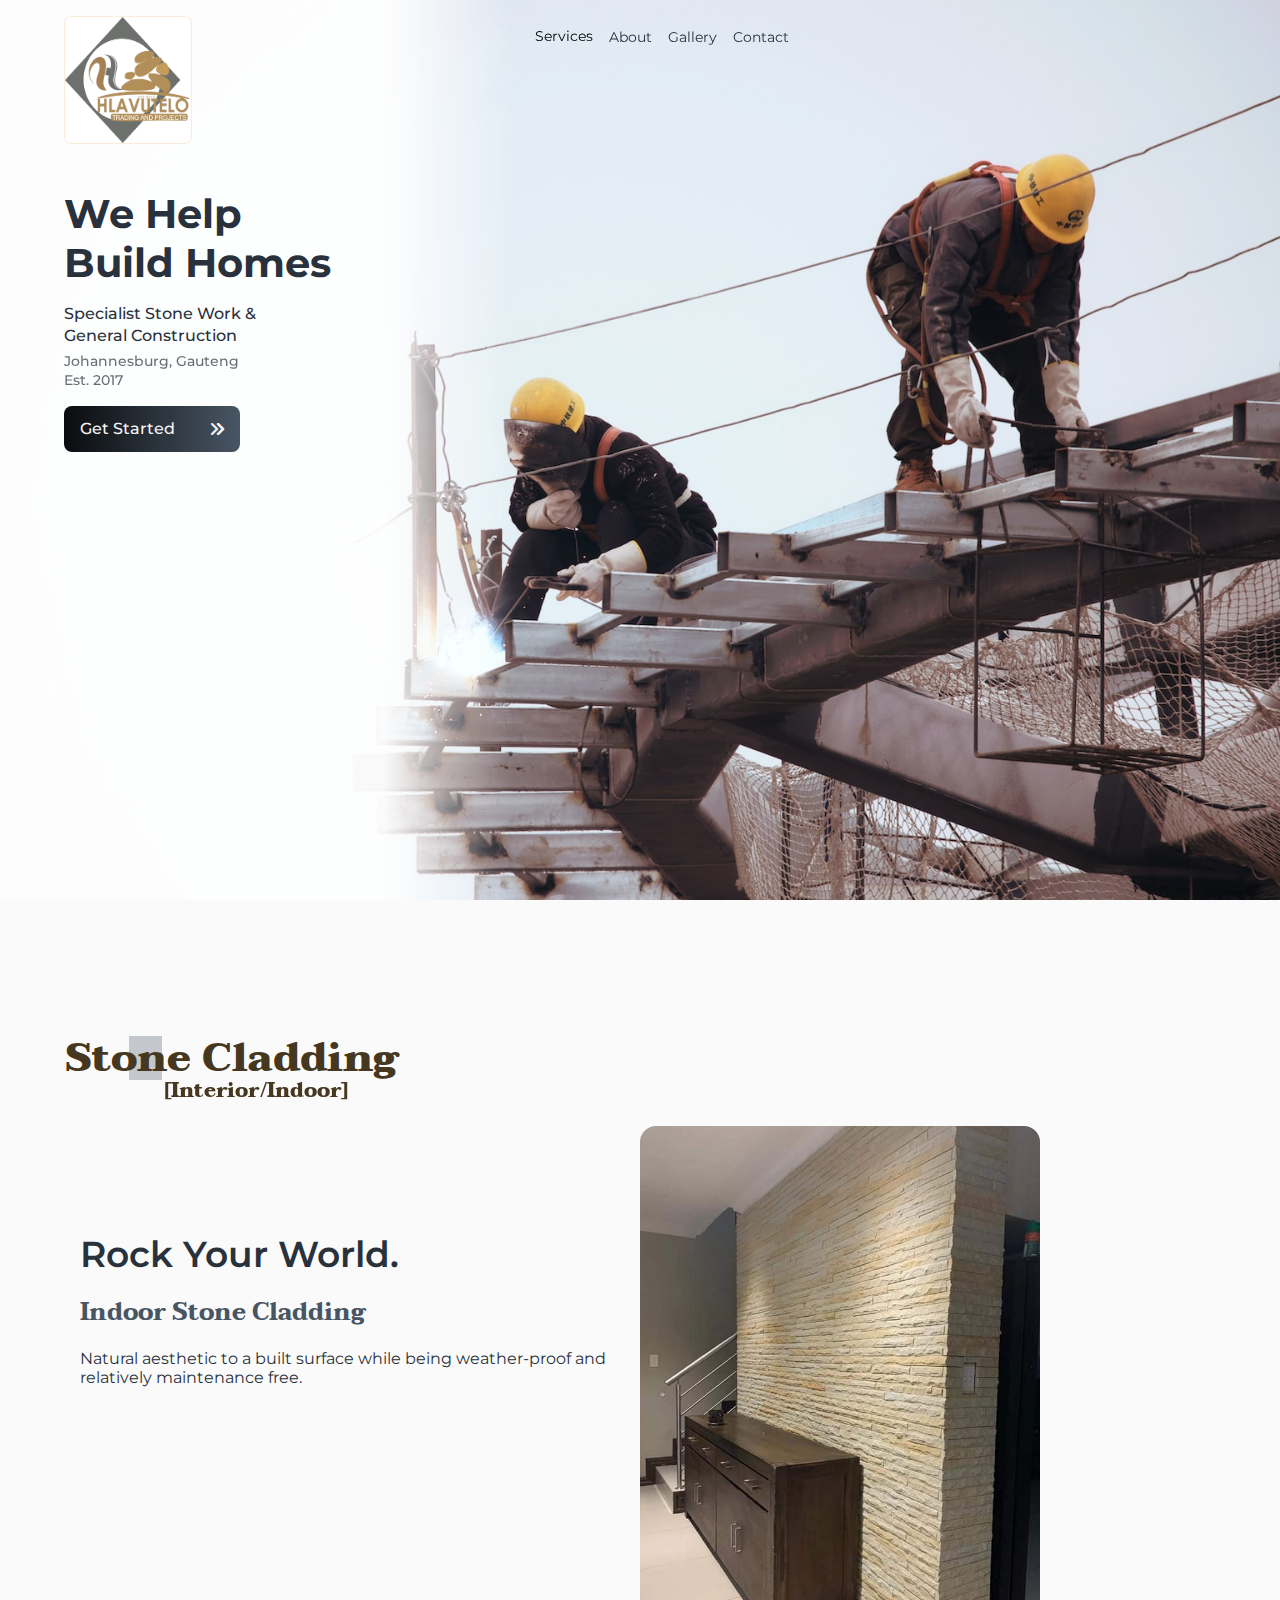
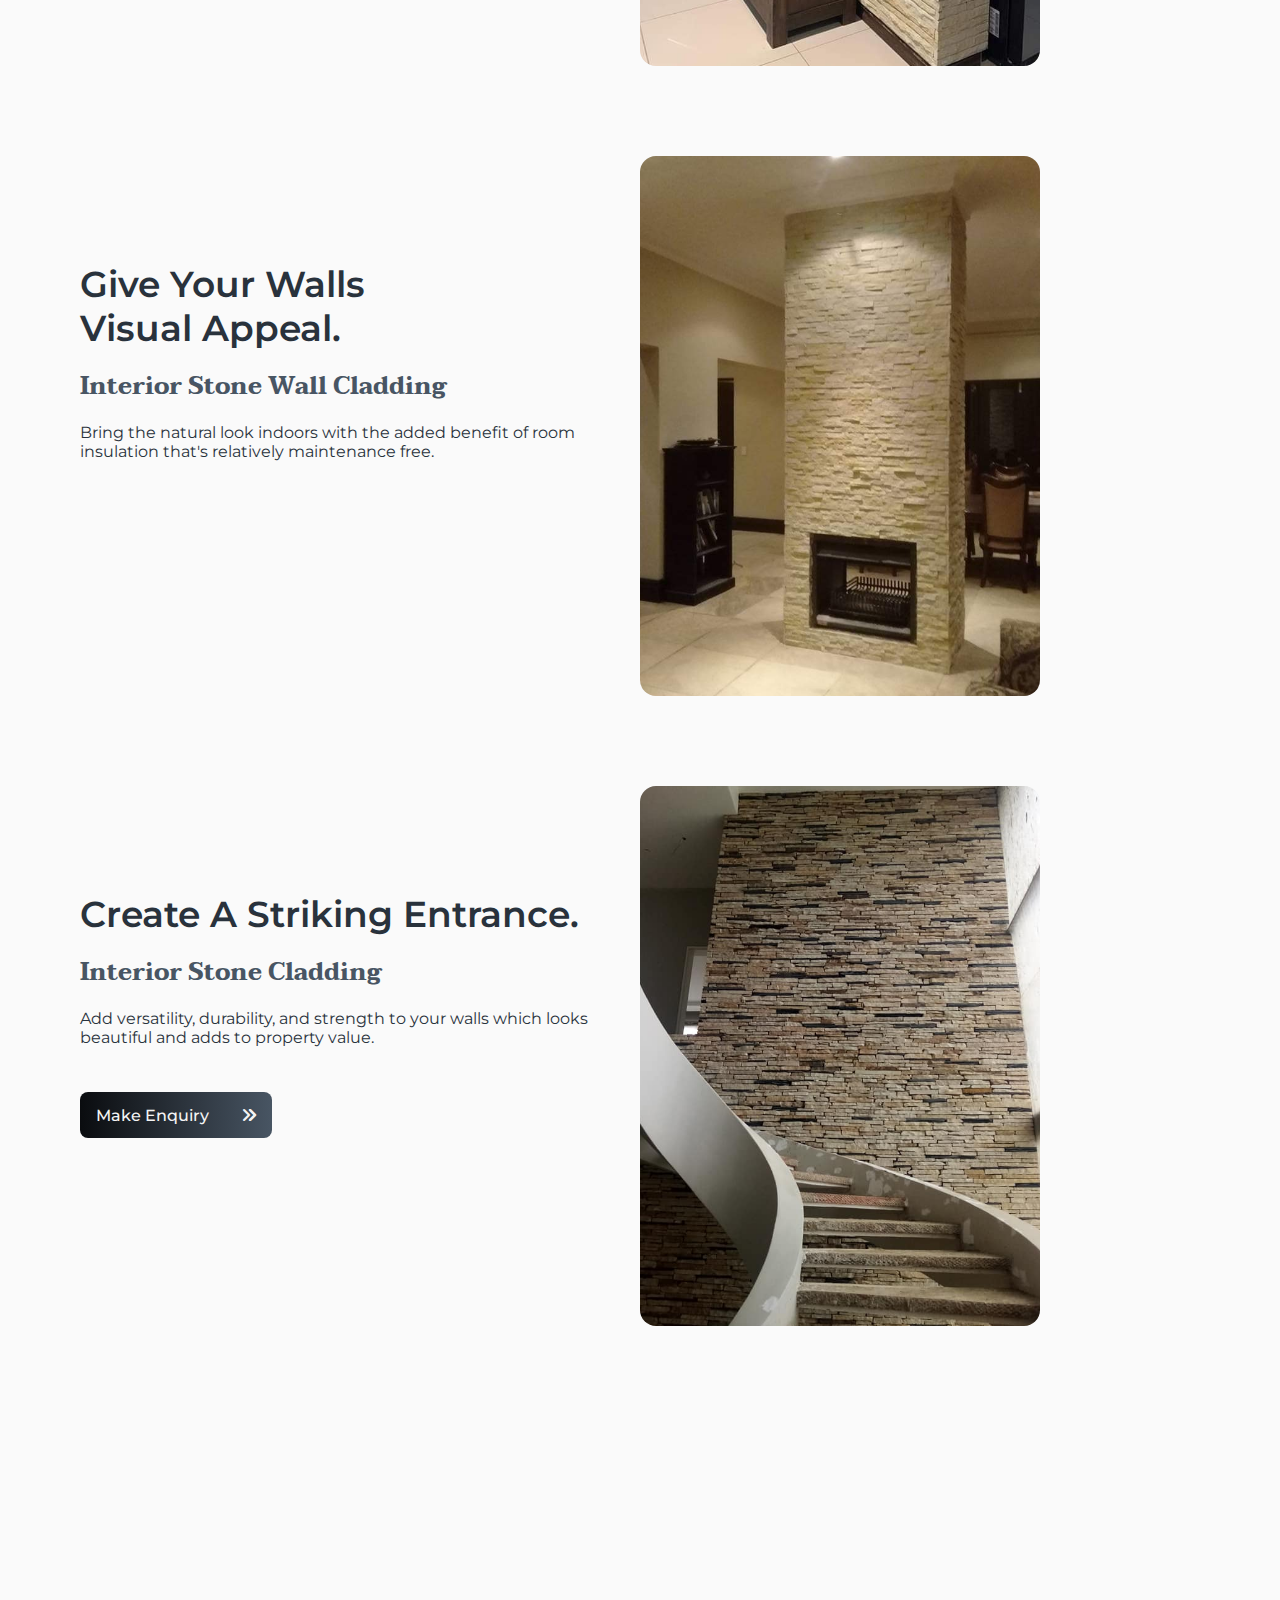
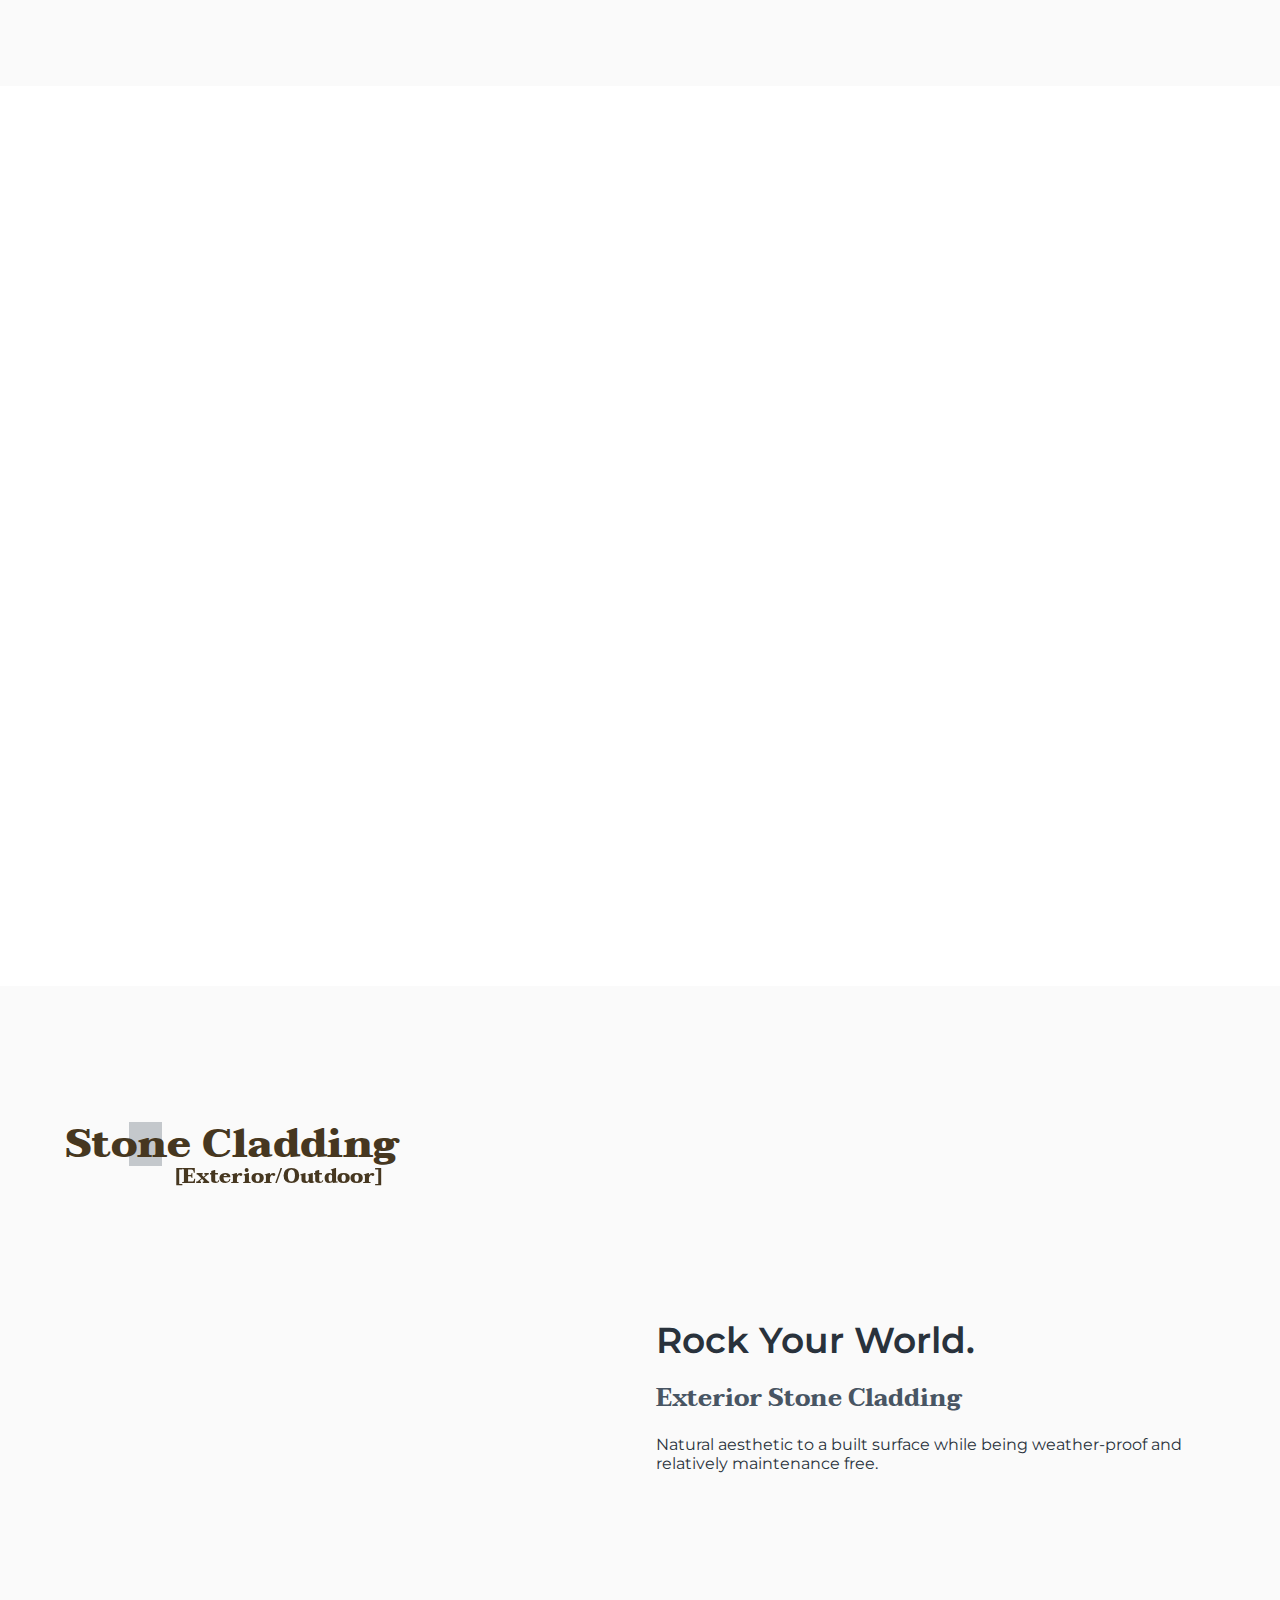
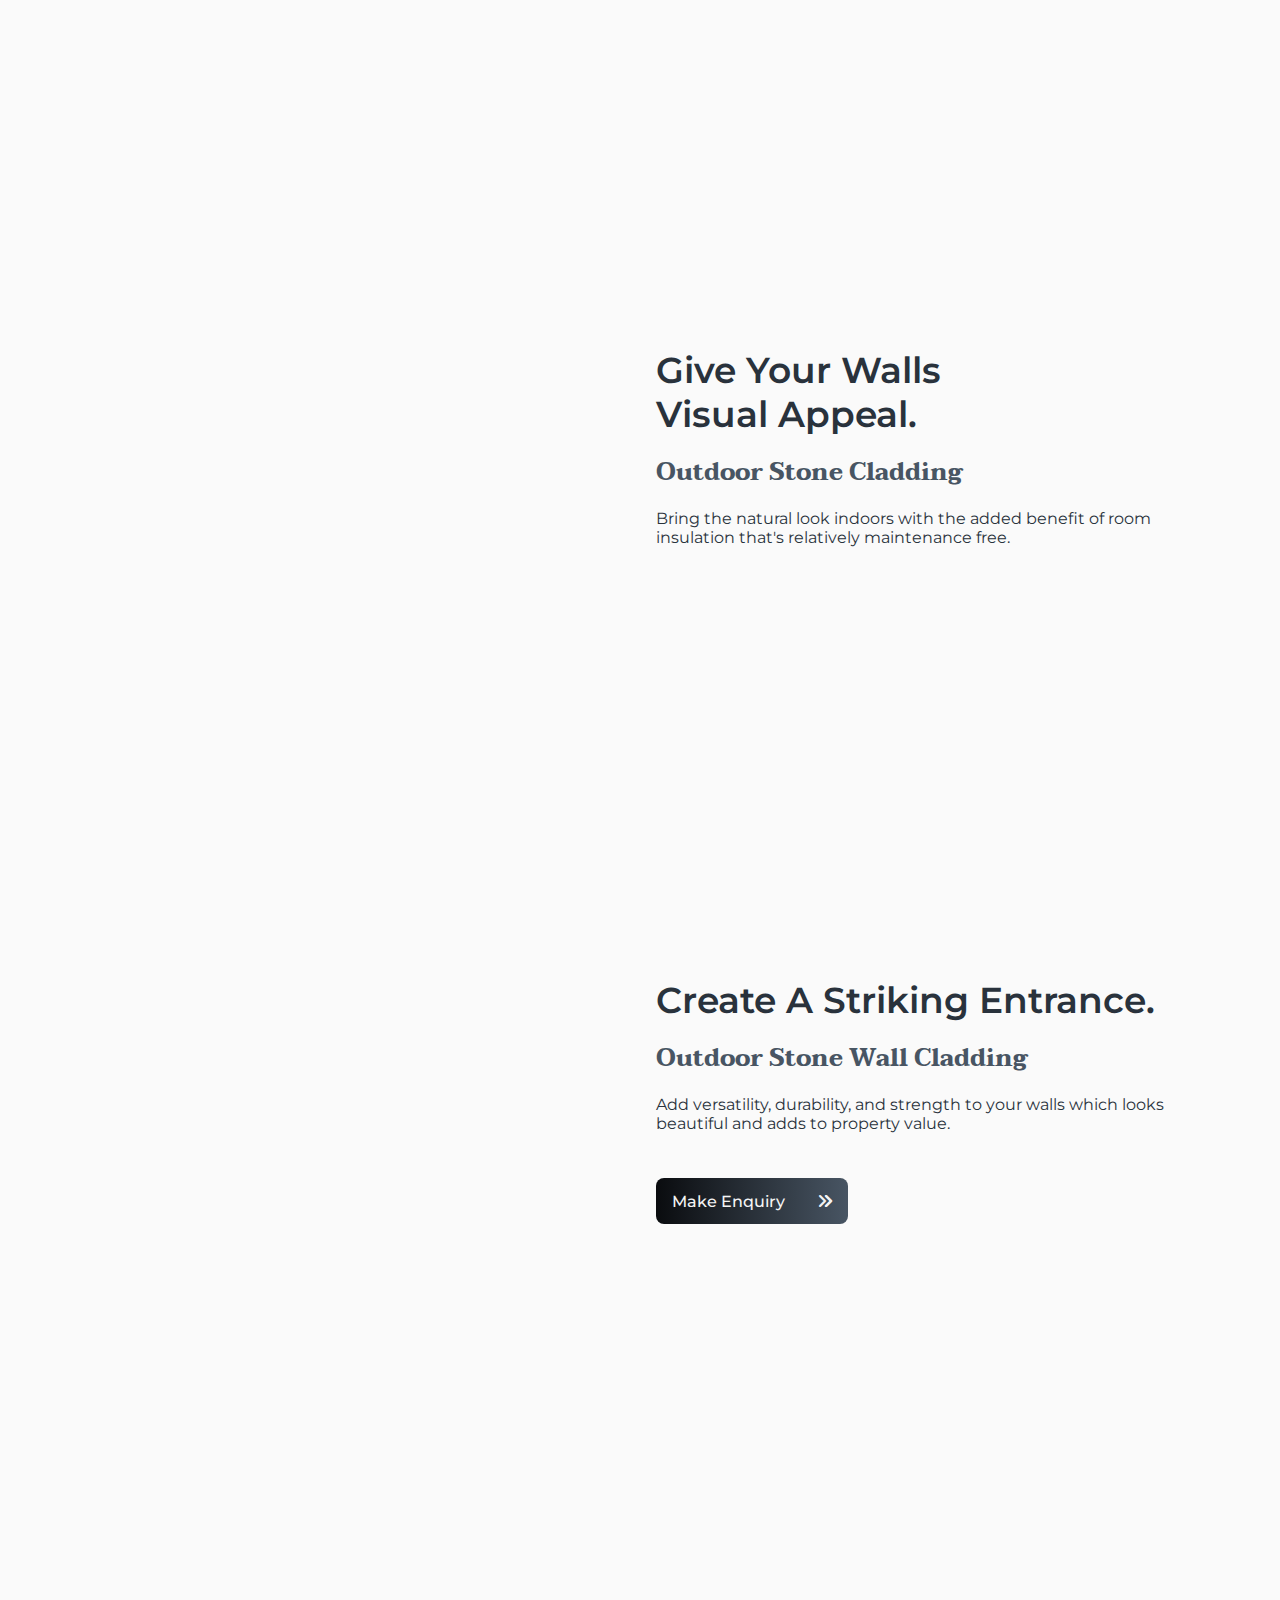
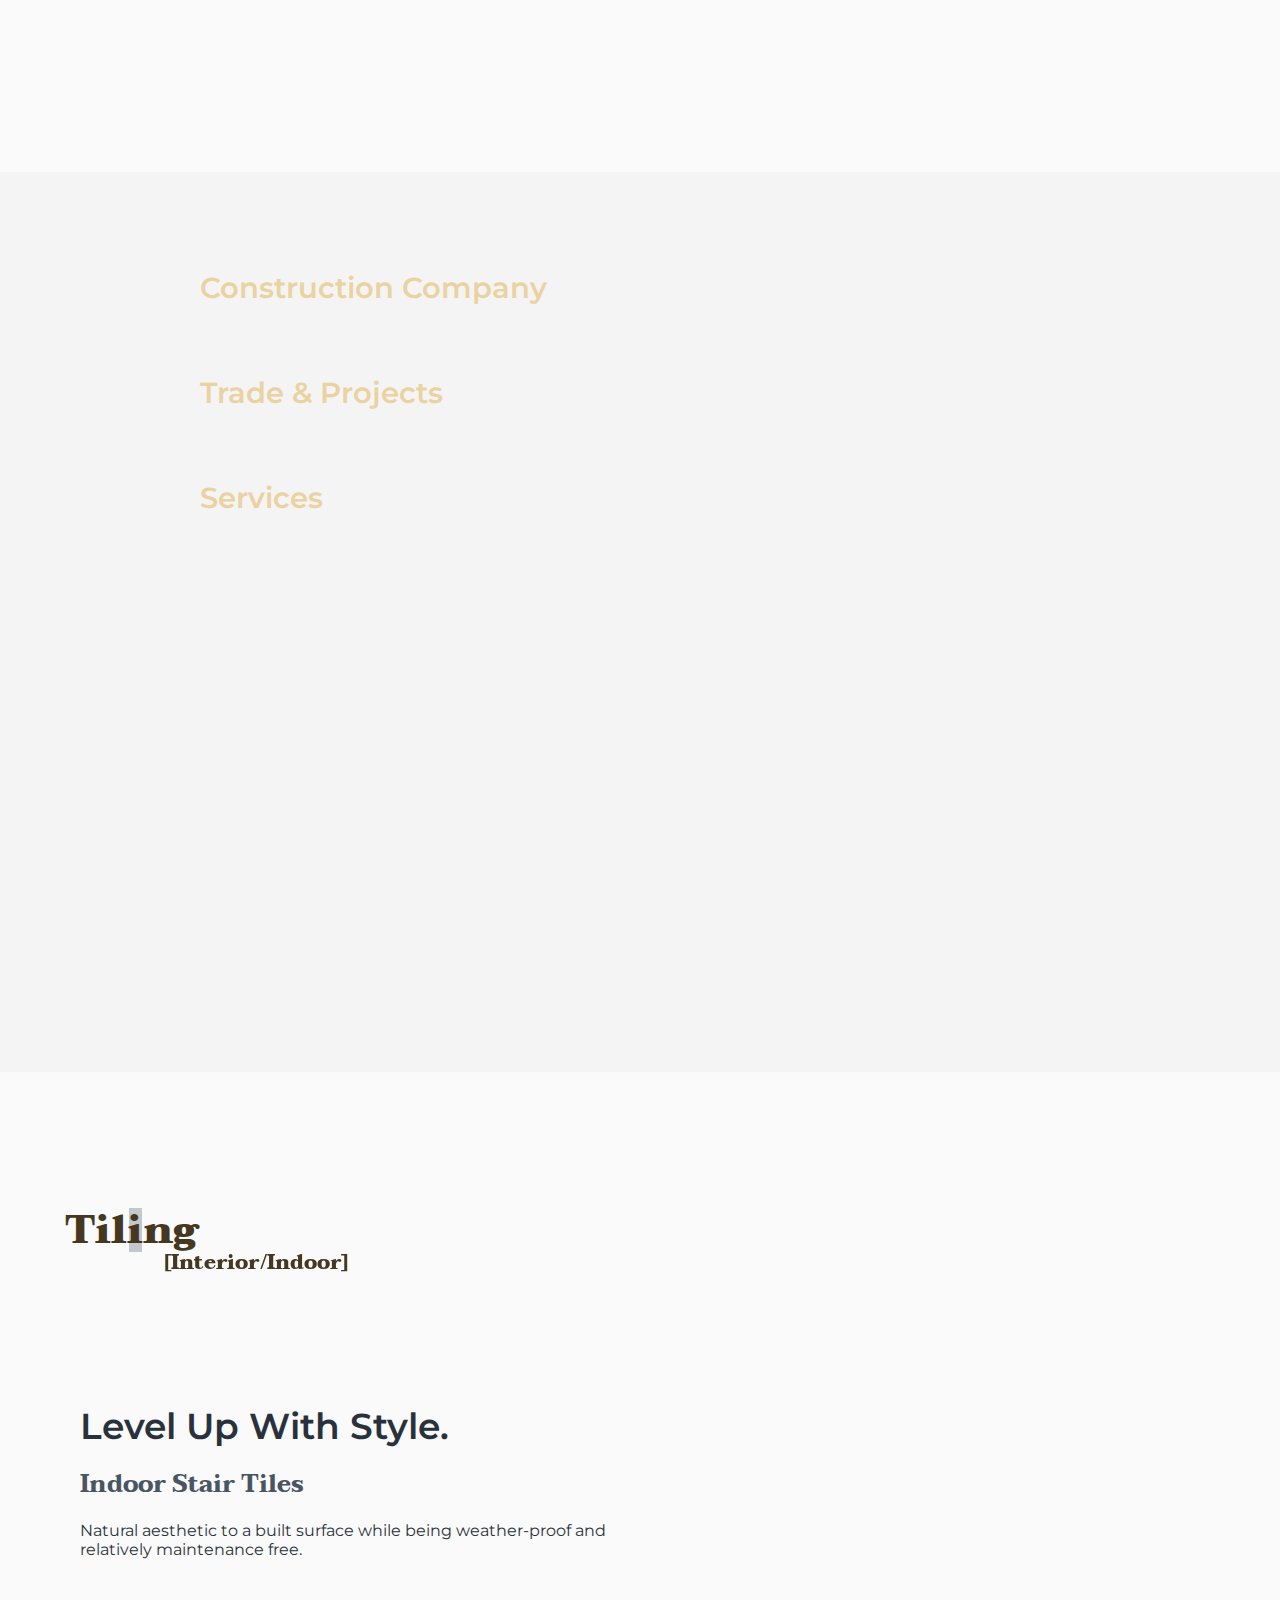
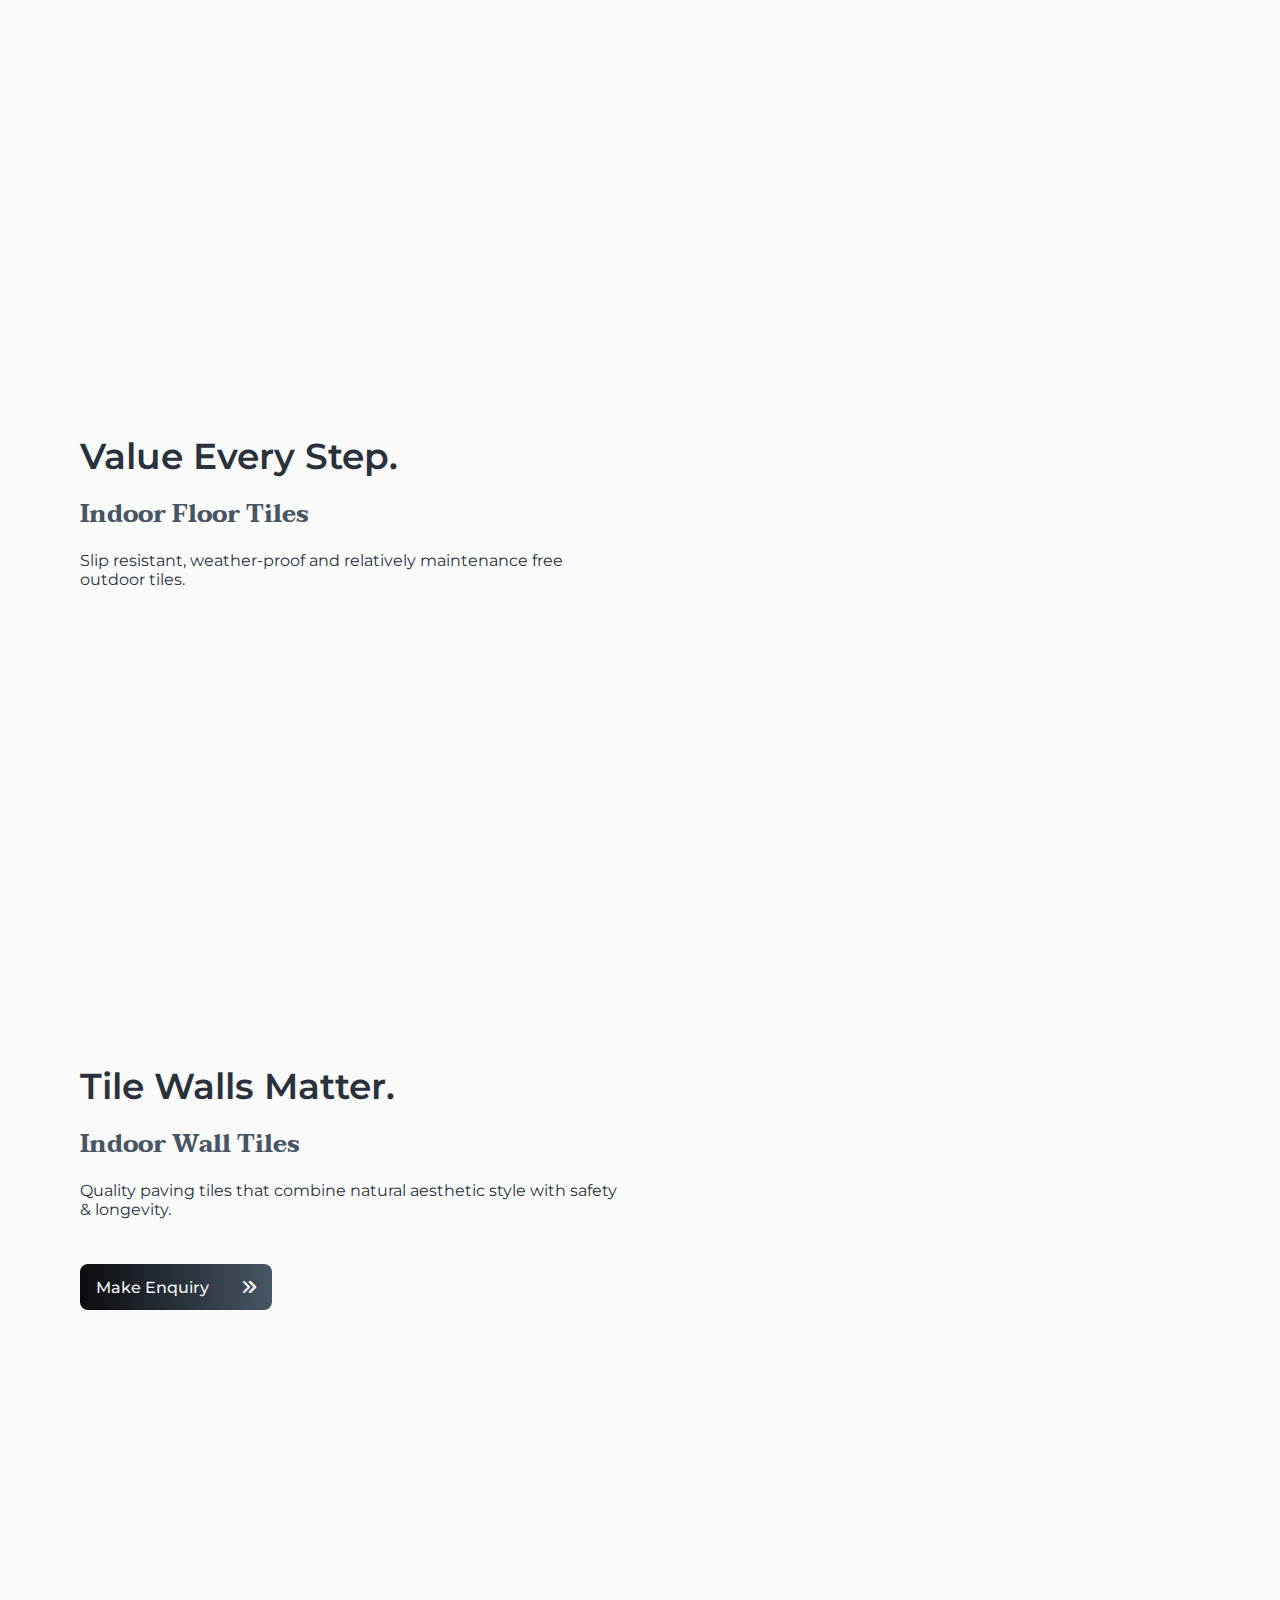
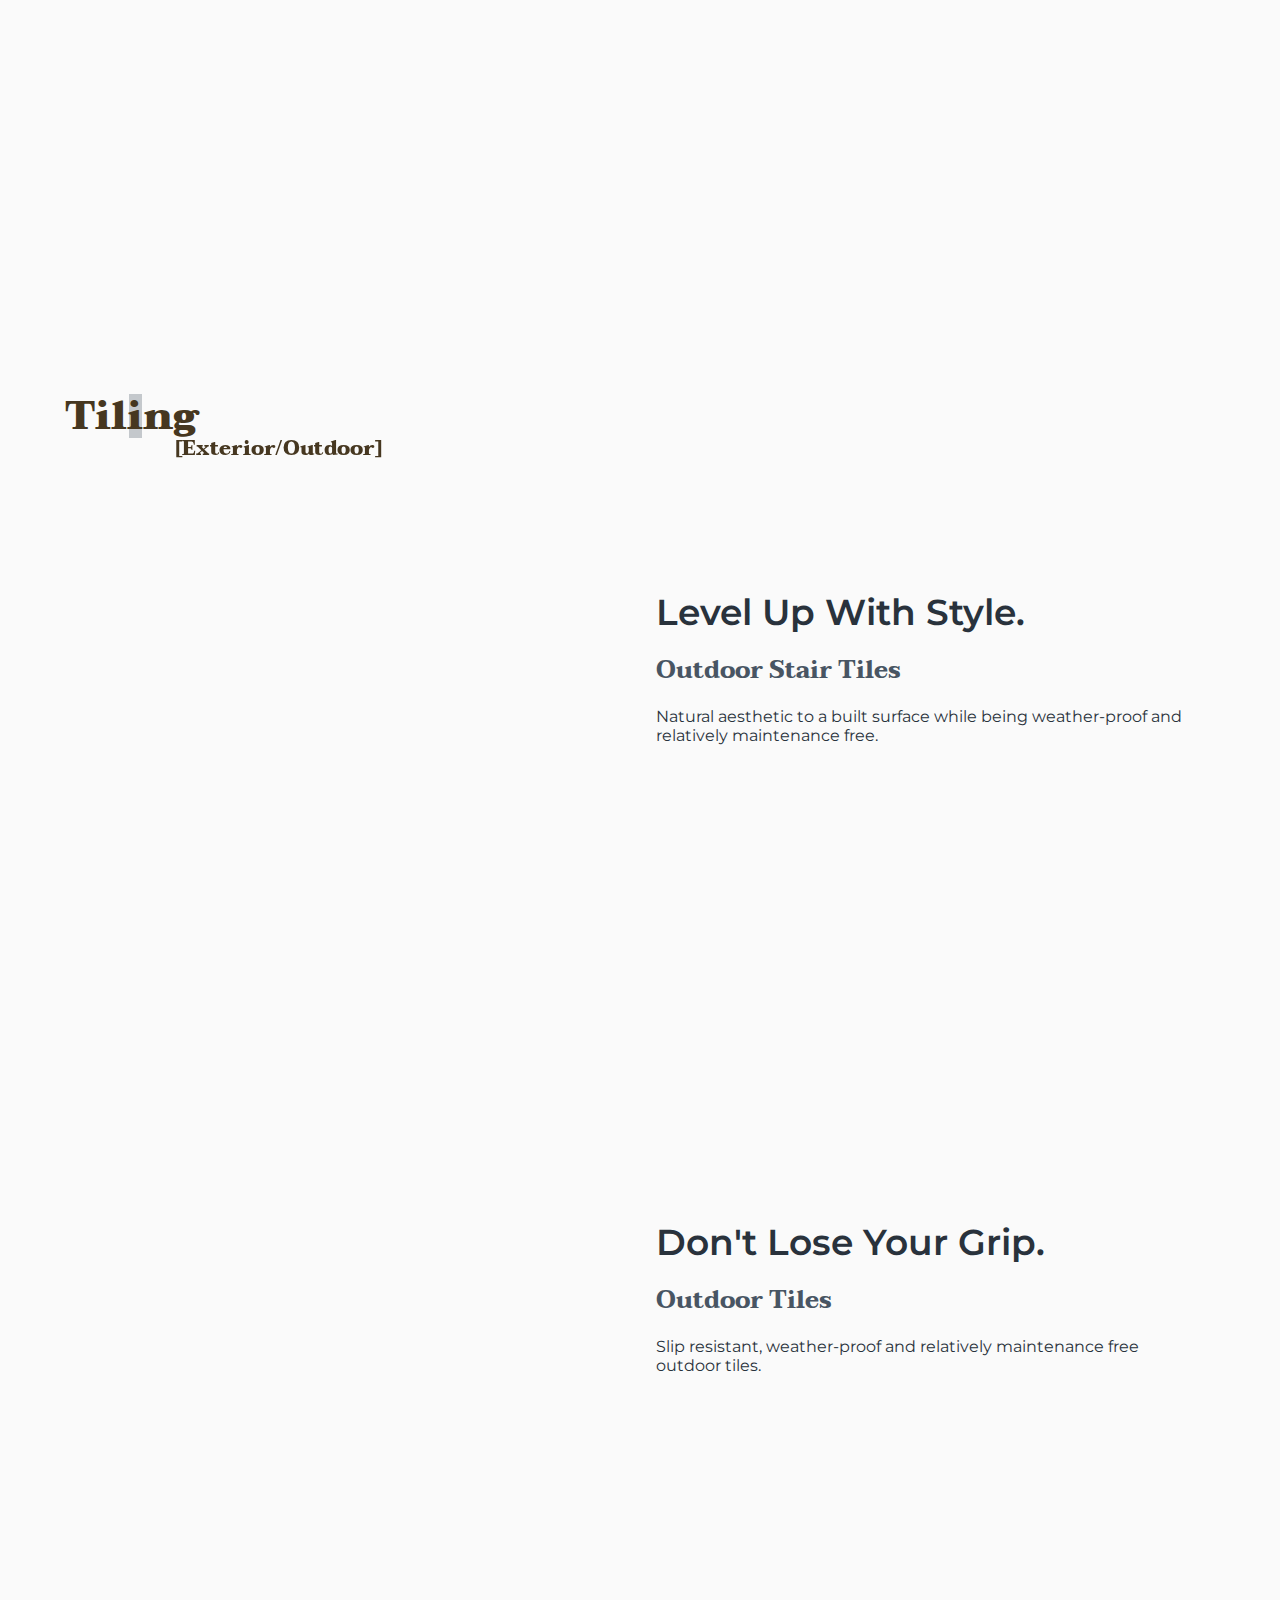
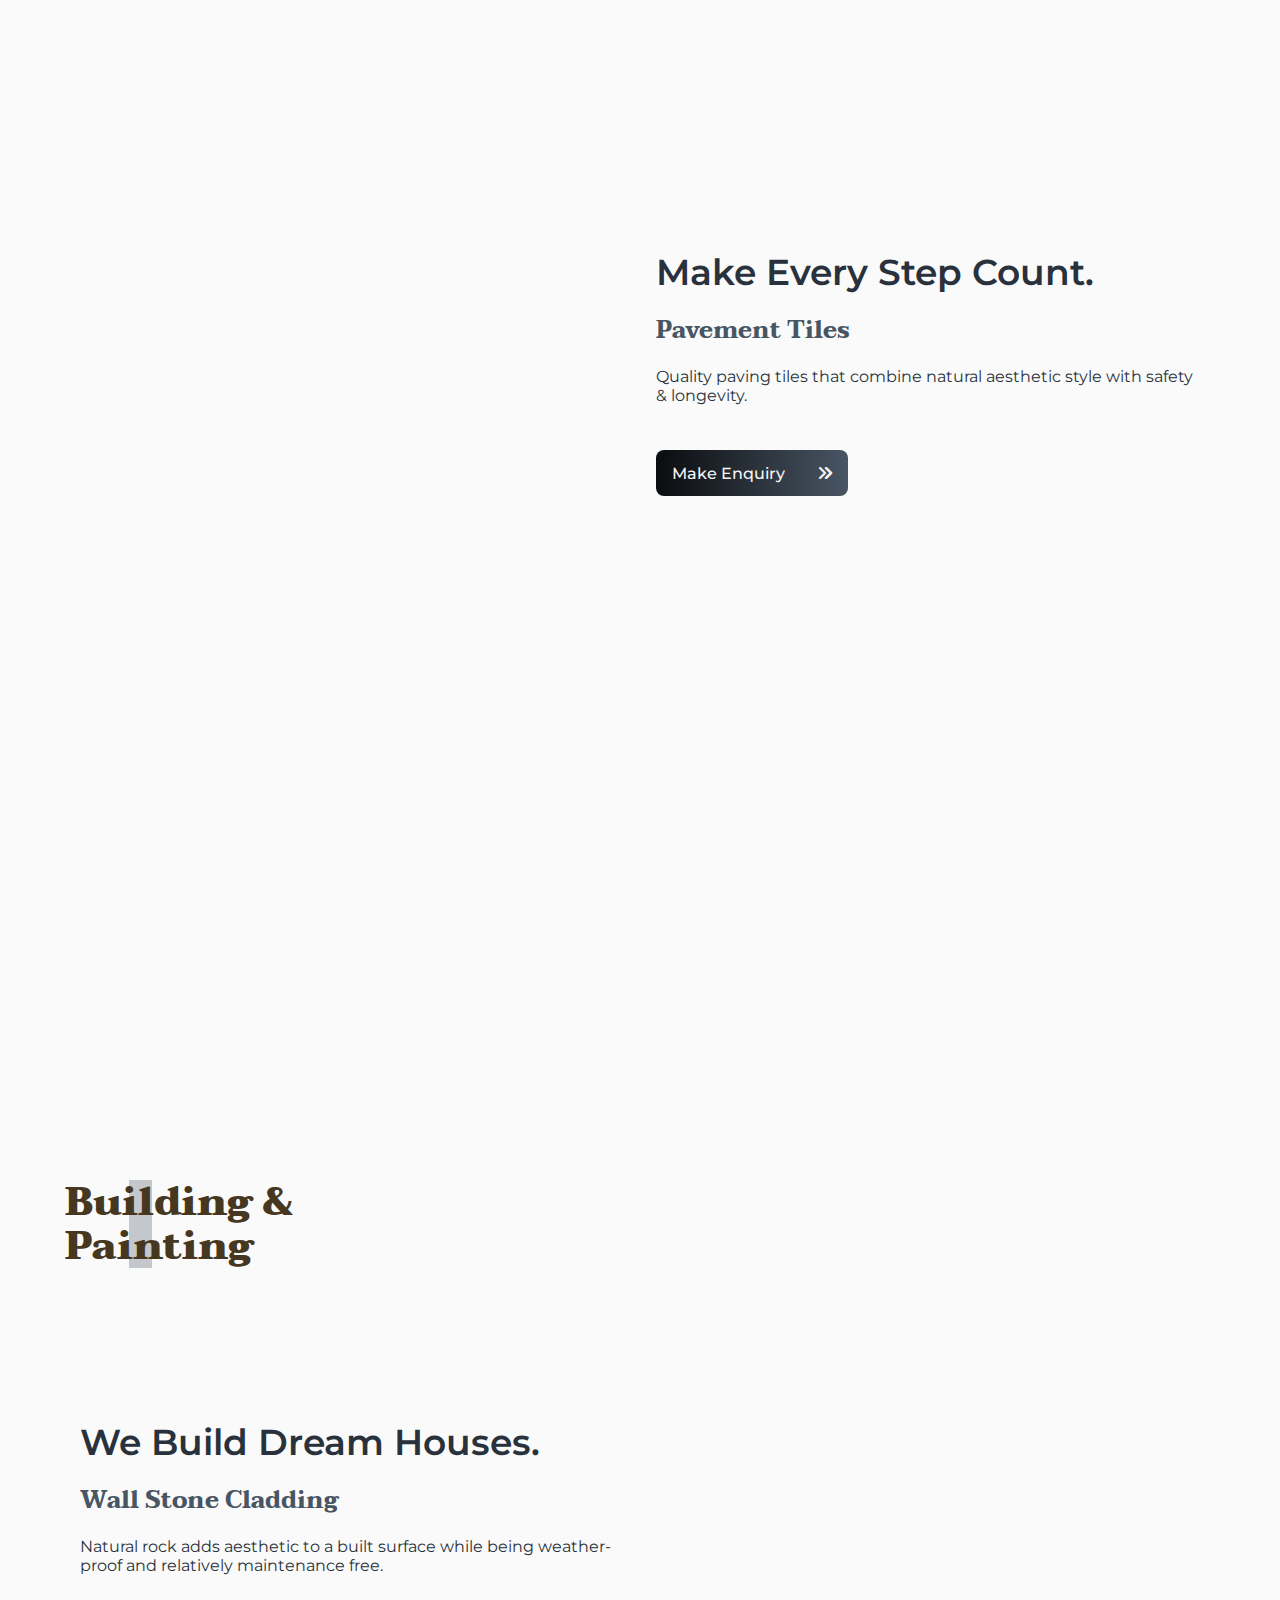
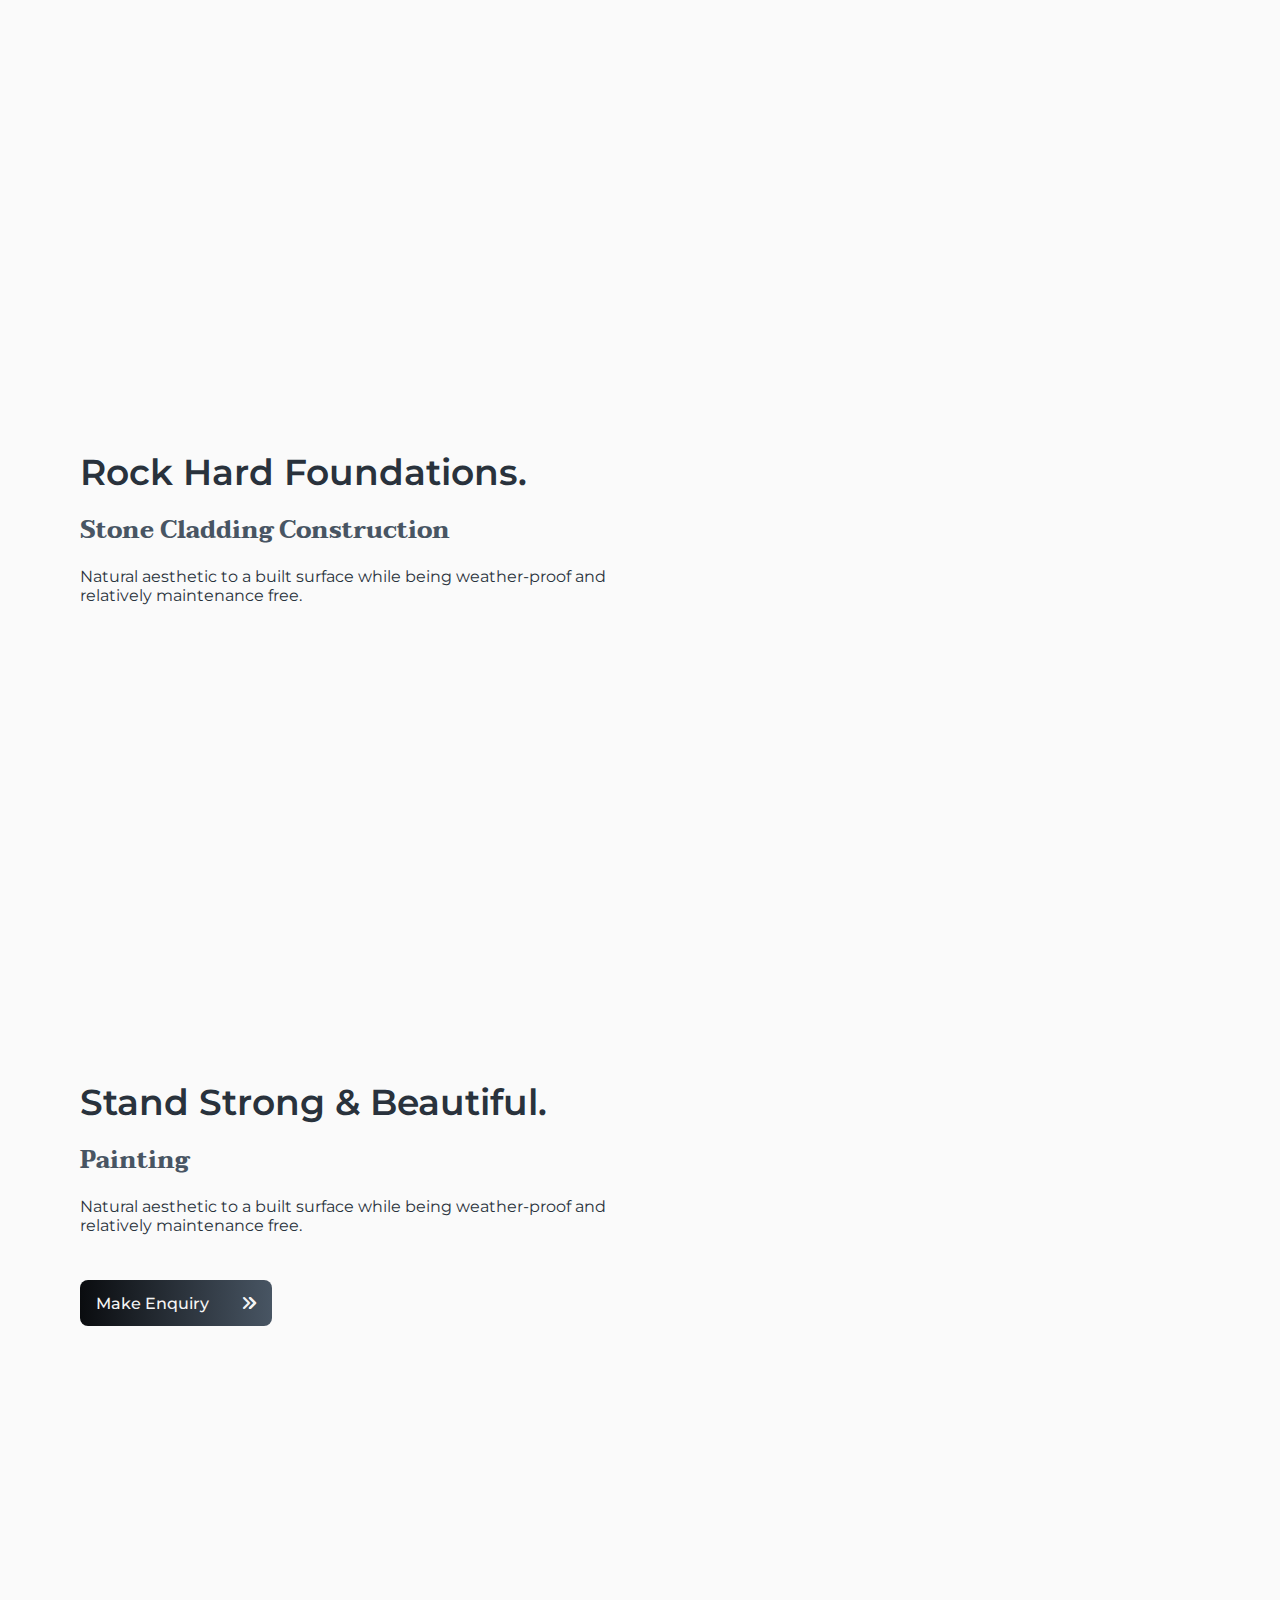
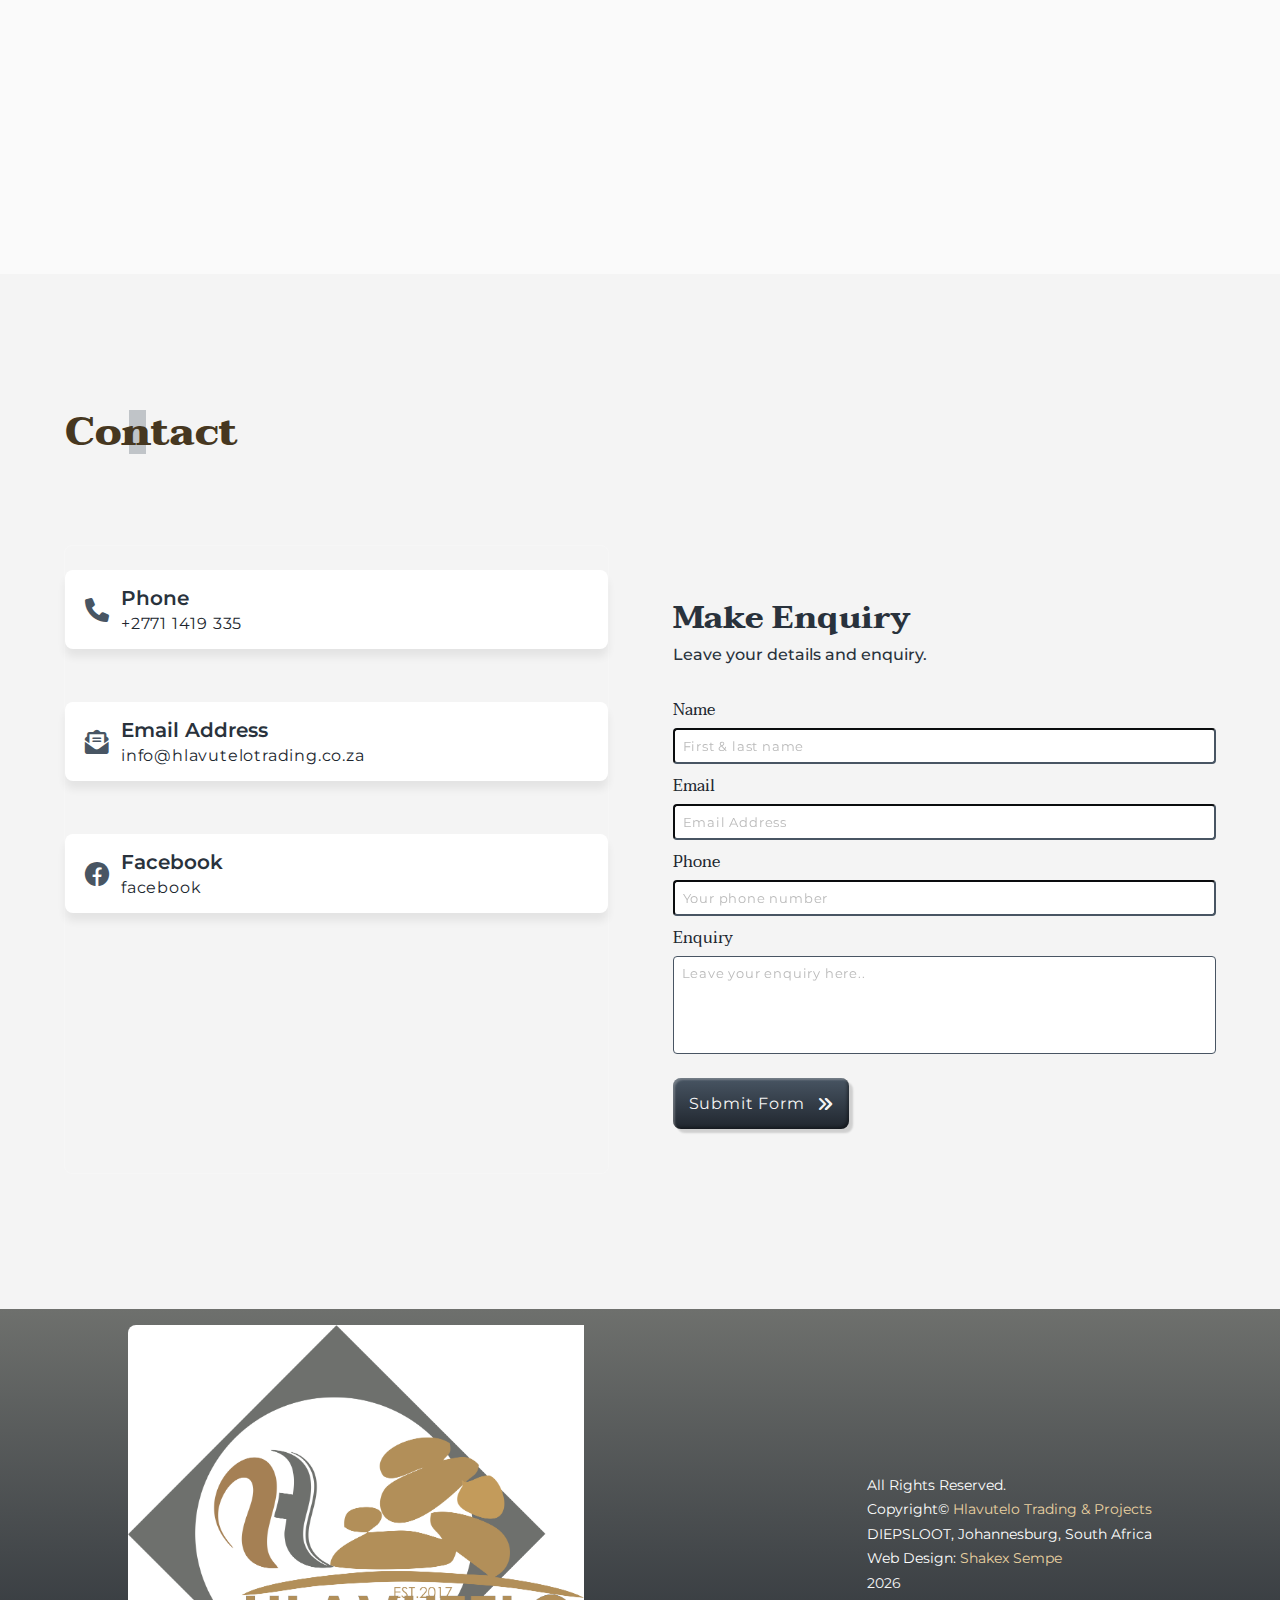
==== commit a90a37c8: "html picture" ====
--- a/index.html
+++ b/index.html
@@ -48,11 +48,11 @@
 
 <body>
   <!-- LOADER -->
-  <div class="loader_bg">
+  <!-- <div class="loader_bg">
     <div class="loader">
       <div class="circle"></div>
     </div>
-  </div>
+  </div> -->
   <div class="container" id="container">
     <!-- HEADER -->
     <header id="header" class="header">
@@ -121,6 +121,16 @@
       <figure class="hero-logo">
         <img src="img/logo.png" alt="Hlavutelo logo">
       </figure>
+      <!-- HERO BG IMAGE -->
+      <picture class="hero-image">
+        <source
+          srcset="img/hero_1600.jpg"
+          media="(min-width: 820.1px)"
+          width="1920"
+          height="1359"
+        >
+        <img src="img/hero_450.jpg" width="450" height="600" alt="Laptop">
+      </picture>
       <div class="banner">
         <div class="title">
           <h1>We help <br> build homes</h1>
@@ -133,6 +143,7 @@
       </div>
 
     </div>
+    <!-- MAIN -->
     <main id="main" class="main">
       <!-- INDOOR STONE CLADDING SECTION -->
       <section id="indoor-stone" class="about">
@@ -500,6 +511,7 @@
       </div>
       </section>
     </main>
+    <!-- FOOTER -->
     <footer id="footer" class="footer">
       <figure class="logo">
         <img src="img/logo.png" alt="Hlavutelo Trading & Projects Logo">
--- a/css/style.css
+++ b/css/style.css
@@ -1159,47 +1159,37 @@
   width: 100%;
   padding: 1rem 0 1rem;
   min-height: 100vh;
-  background-image: url("https://images.unsplash.com/photo-1585643893039-bd73dd37b899?ixlib=rb-1.2.1&ixid=MnwxMjA3fDB8MHxwaG90by1wYWdlfHx8fGVufDB8fHx8&auto=format&fit=crop&w=388&q=80");
-  background-image: url("https://scontent-jnb1-1.xx.fbcdn.net/v/t1.6435-9/146259704_3492272897550299_465353955942899534_n.jpg?_nc_cat=109&ccb=1-7&_nc_sid=8bfeb9&_nc_eui2=AeECju5rmnBGgmr2C2f8iTJNMgvcKkykXdYyC9wqTKRd1rF7TPyLeAvWU8OX0sEsjGk&_nc_ohc=HIg9fhAdKZIAX_OdjgE&_nc_ht=scontent-jnb1-1.xx&oh=00_AT9FwnReg_TecKJ1YLvPB8xmG3utthtbnq42b7qkmdkJZQ&oe=6344969E");
-  background-image: url("https://scontent-jnb1-1.xx.fbcdn.net/v/t39.30808-6/244540983_4192064474237801_5310205968955453869_n.jpg?_nc_cat=111&ccb=1-7&_nc_sid=8bfeb9&_nc_eui2=AeGka94t3pibxywbLMpkJHBt7u2WjuHYeVju7ZaO4dh5WDDAxD5Ikr6aFQlI--1VvyE&_nc_ohc=myA1_ZSglREAX92Yjde&tn=U04RDtz4Uikh6hG3&_nc_ht=scontent-jnb1-1.xx&oh=00_AT_PQOsehdGD6RYZUTwi4yxRey2rs7BPsXMsRH8T72-VFg&oe=6321C7E5");
-  background-image: url(../img/hero-mobile.jpg);
   background-image: linear-gradient(90deg, rgba(255, 255, 255, 0.98) 60%, transparent 100%);
   background-repeat: no-repeat;
   isolation: isolate;
   position: relative;
 }
-.hero::after {
+.hero .hero-image {
   position: absolute;
-  content: "";
-  top: 0;
-  left: 0;
-  width: 100%;
-  height: 100%;
-  background-image: url(../img/hero-mobile.jpg);
-  background-repeat: no-repeat;
-  background-size: cover;
-  background-position: left;
+  inset: 0;
   z-index: -1;
+  background-image: linear-gradient(90deg, rgba(255, 255, 255, 0.96) 70%, transparent 100%);
+}
+@media (min-width: 576px) {
+  .hero .hero-image {
+    background-image: linear-gradient(90deg, rgba(255, 255, 255, 0.96) 45%, transparent 60%);
+  }
+}
+@media (min-width: 768px) {
+  .hero .hero-image {
+    background-image: linear-gradient(90deg, rgba(255, 255, 255, 0.96) 30%, transparent 40%);
+  }
+}
+.hero .hero-image img {
+  height: 100%;
+  width: 100%;
+  object-fit: cover;
   mix-blend-mode: overlay;
-}
-@media (min-width: 768px) {
-  .hero {
-    background-size: cover;
-    background-image: url("../../img/eric-wang-umD2Bj4FmMU-unsplash.jpg");
-    position: relative;
-    isolation: isolate;
-    background-attachment: fixed;
-  }
-  .hero::after {
-    position: absolute;
-    content: "";
-    top: 0;
-    left: 0;
-    width: 100%;
-    height: 100%;
-    background: linear-gradient(90deg, #29323c 5%, transparent 95%);
-    z-index: -1;
-    opacity: 0.2;
+  object-position: 0% 0%;
+}
+@media (min-width: 768px) {
+  .hero .hero-image img {
+    object-position: center;
   }
 }
 .hero .hero-logo {
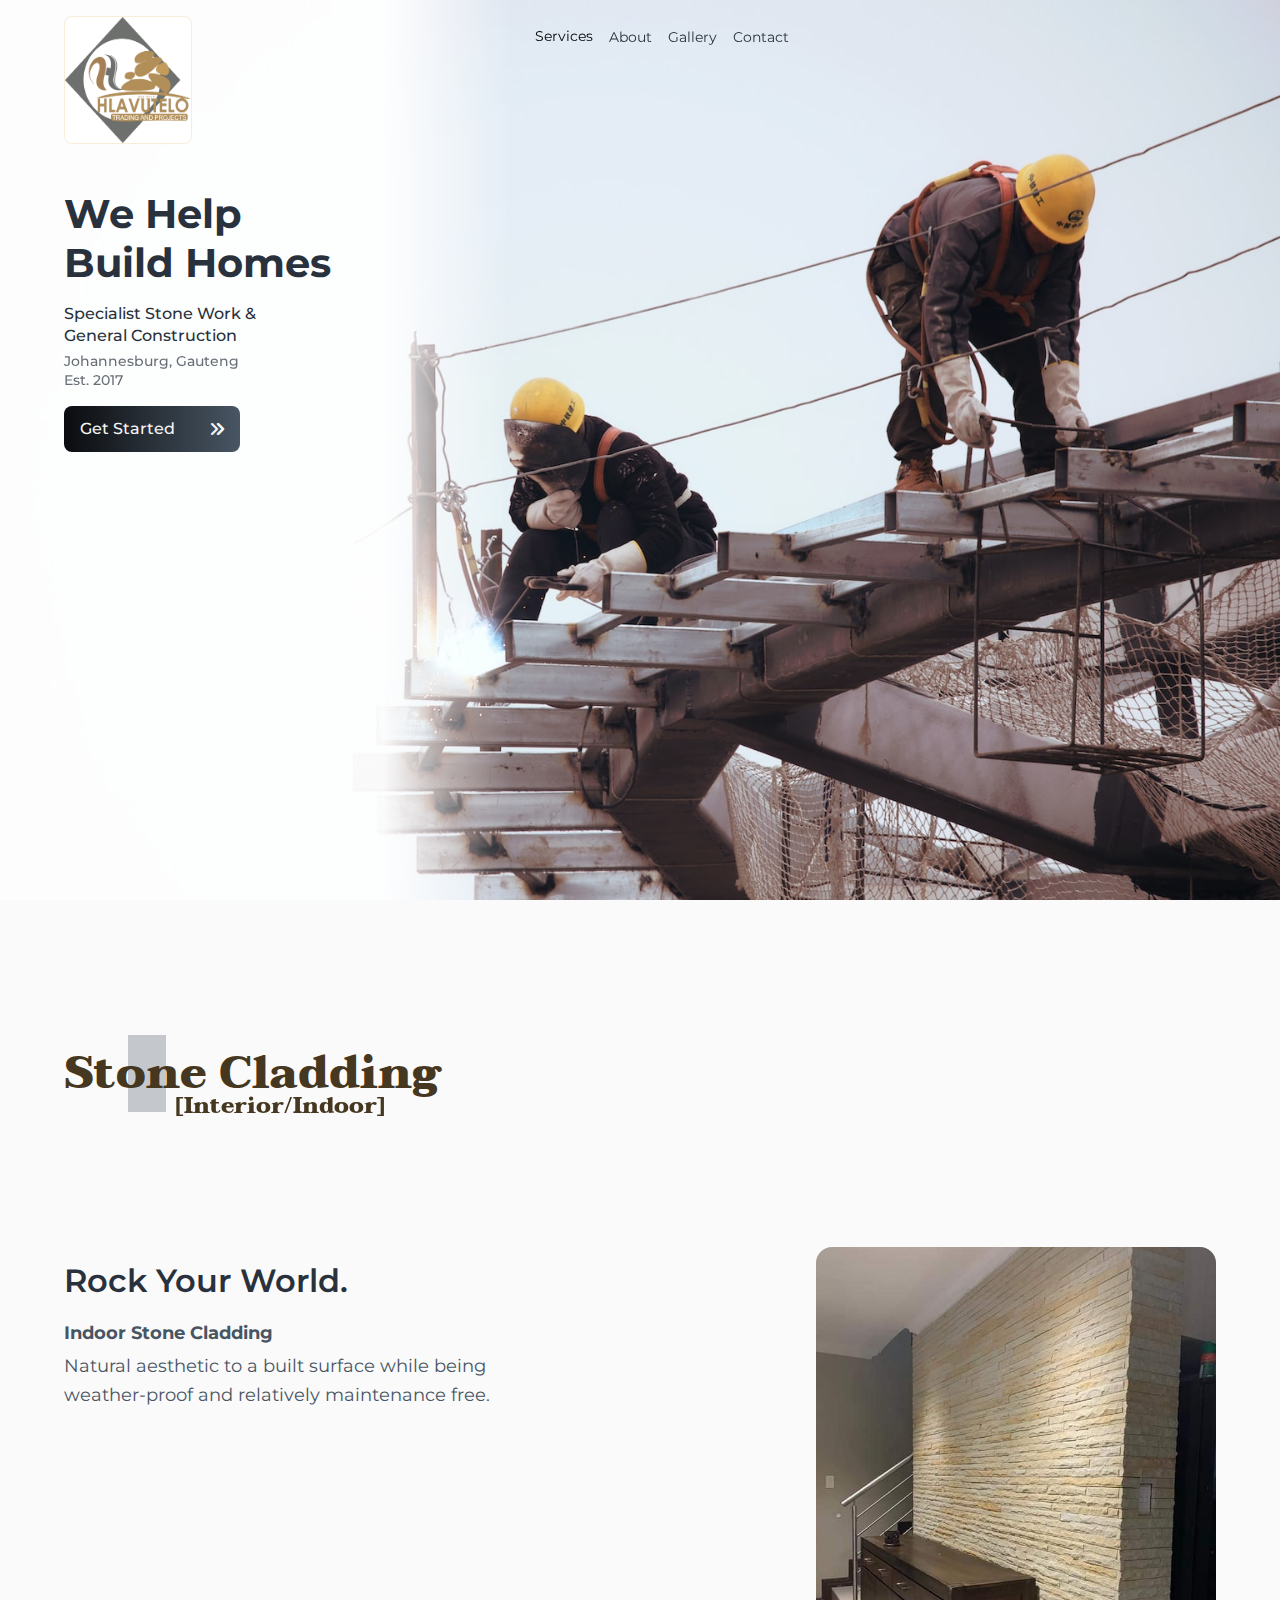
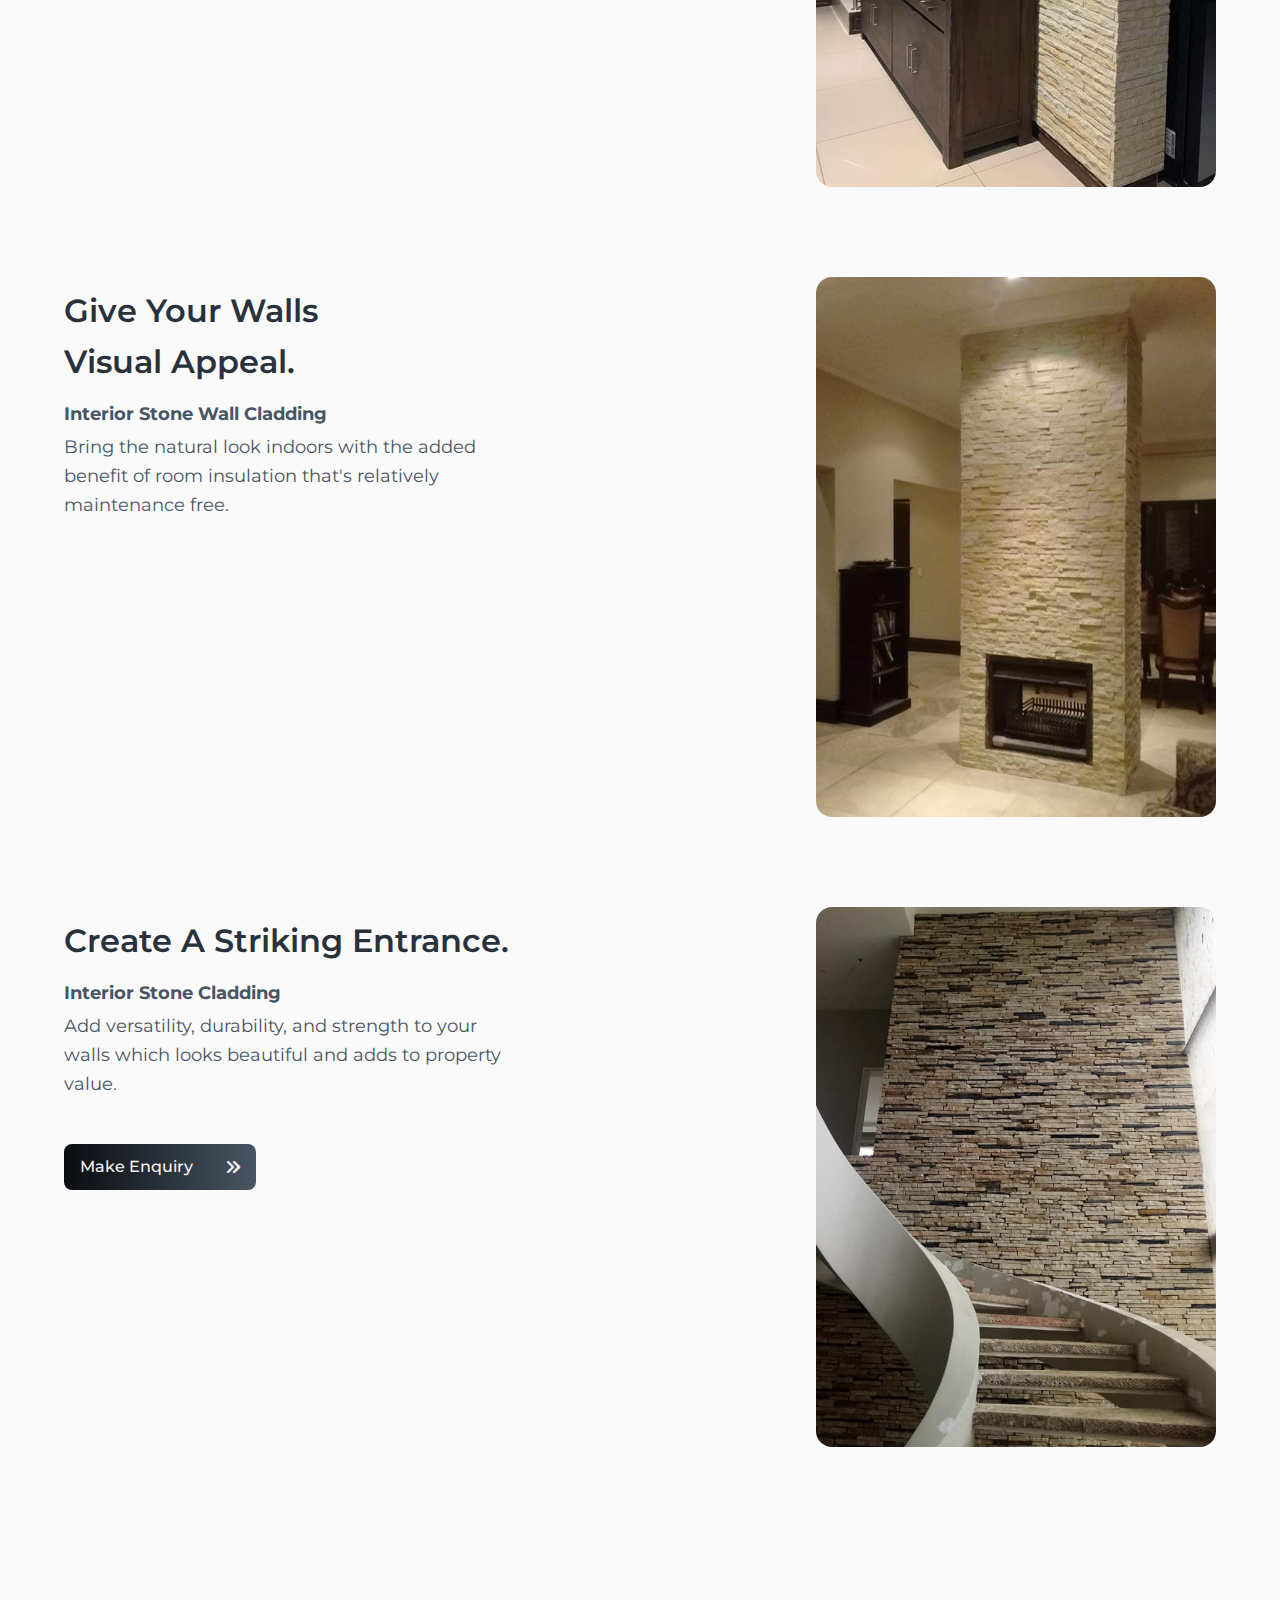
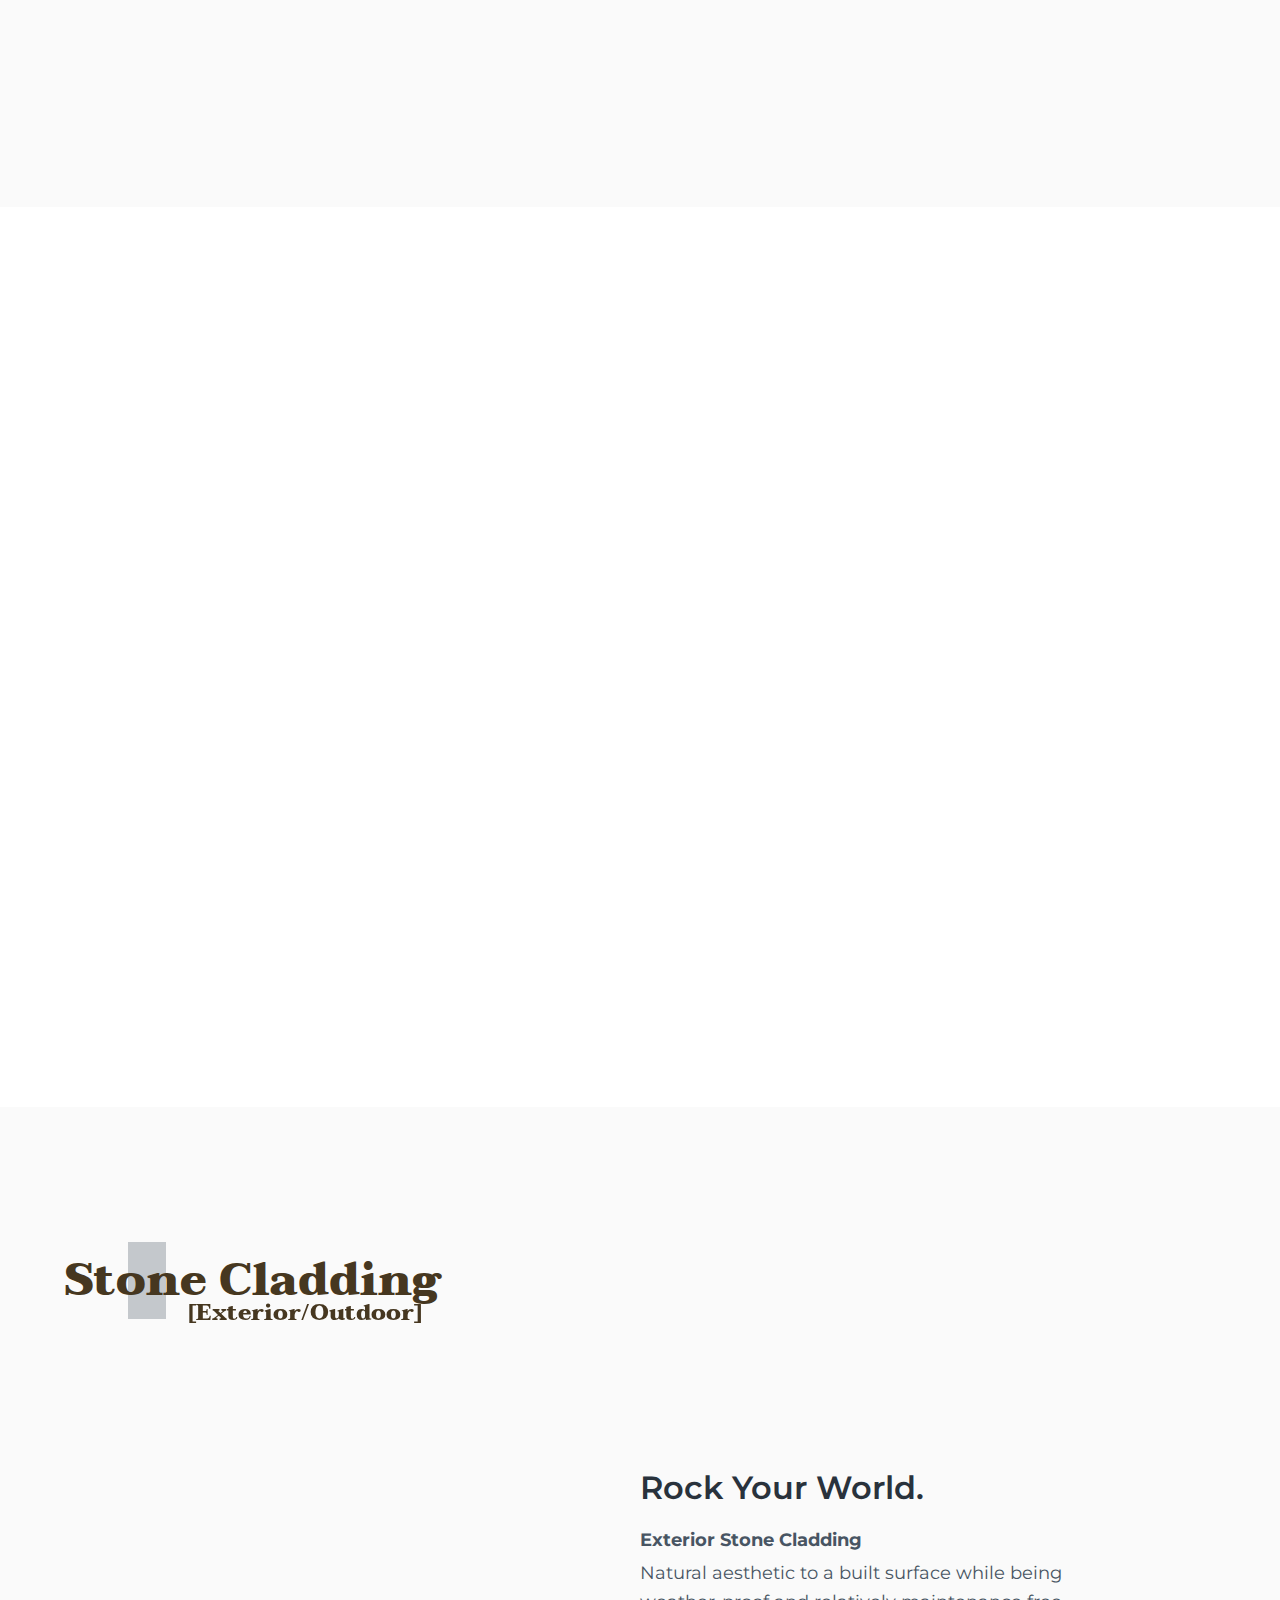
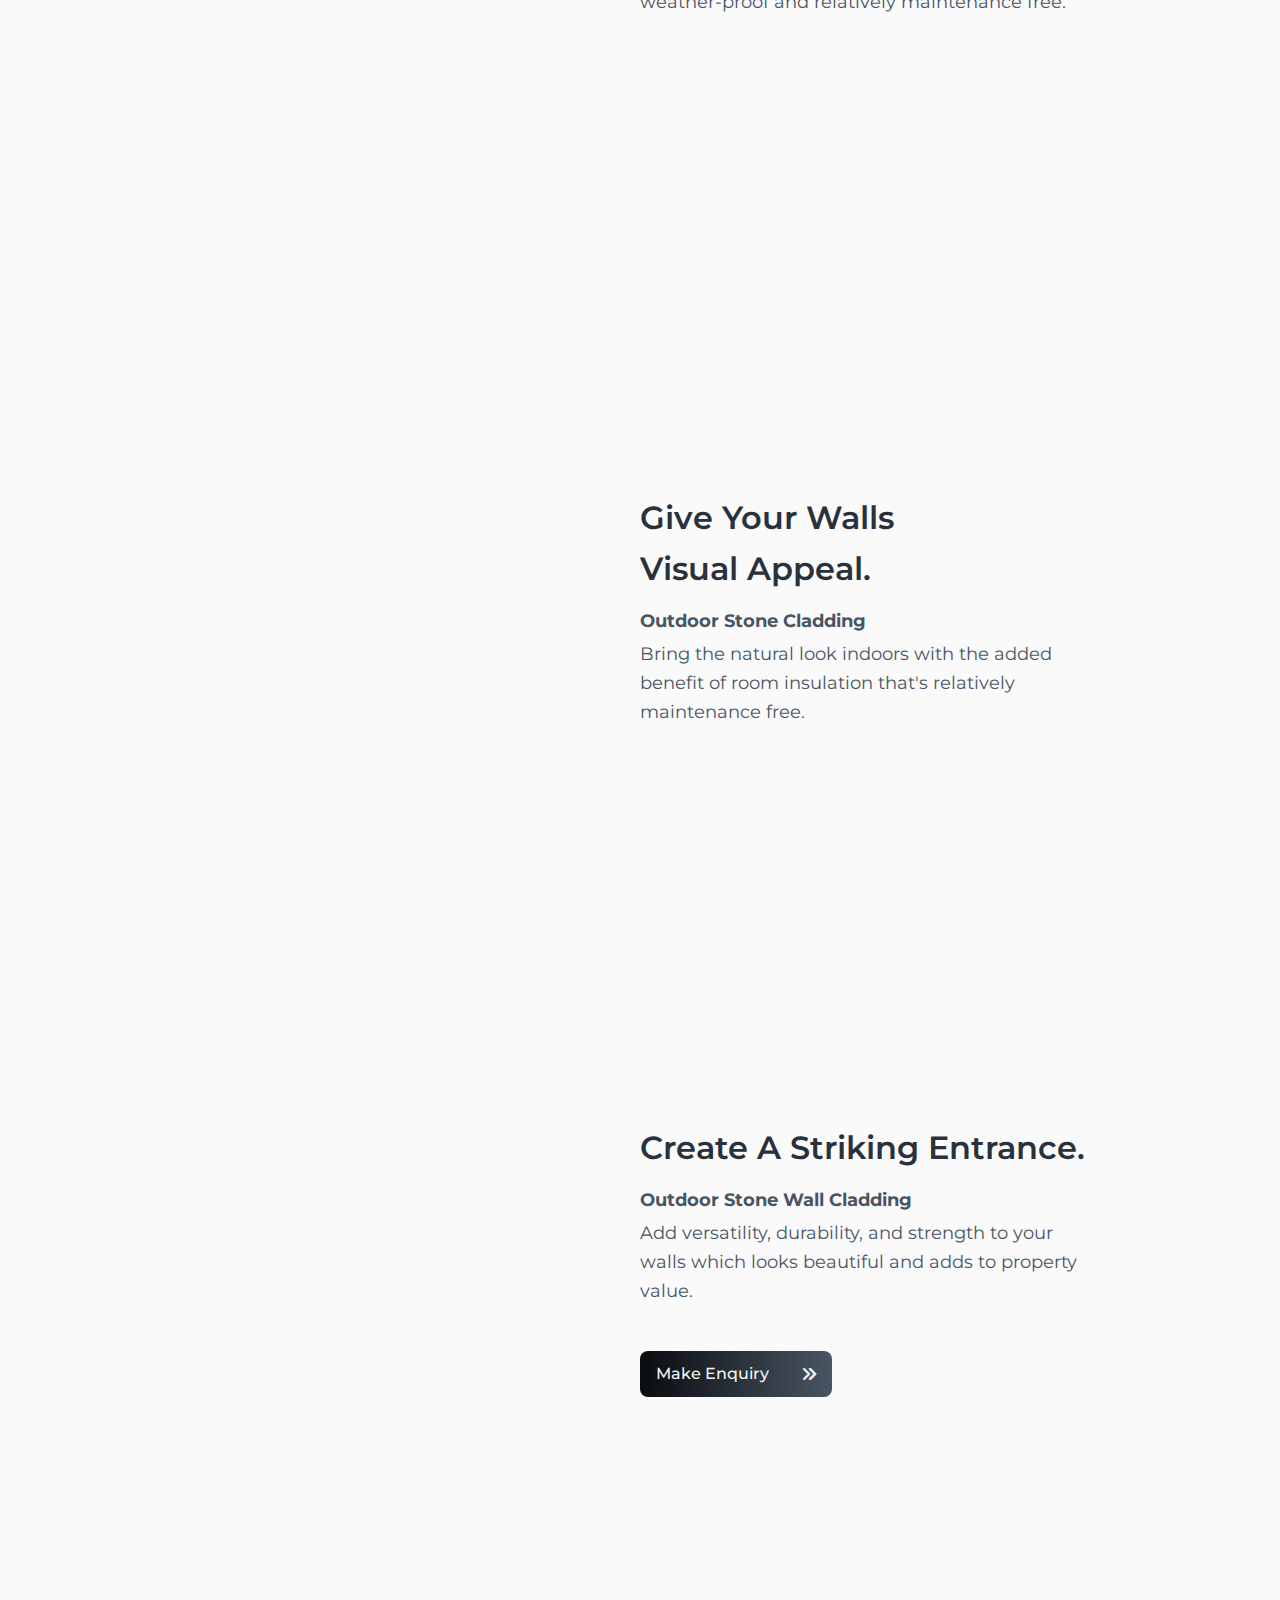
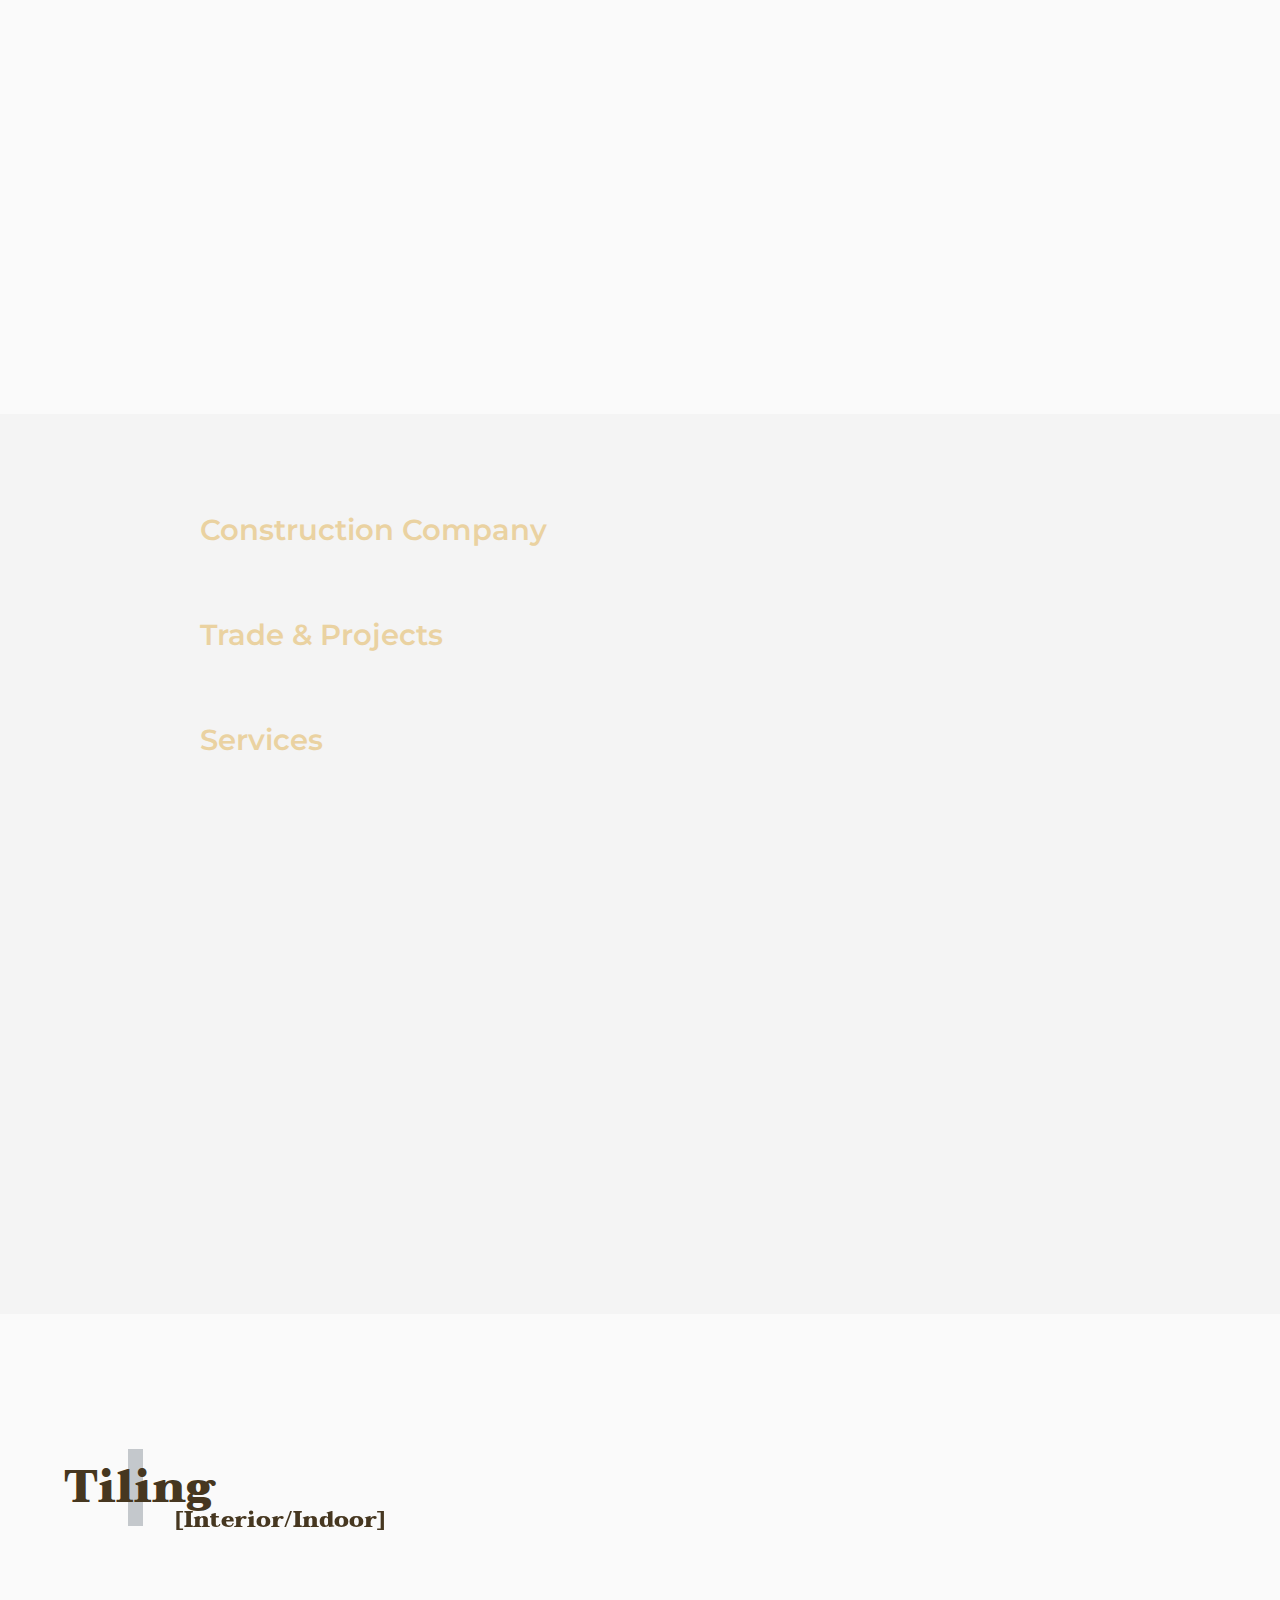
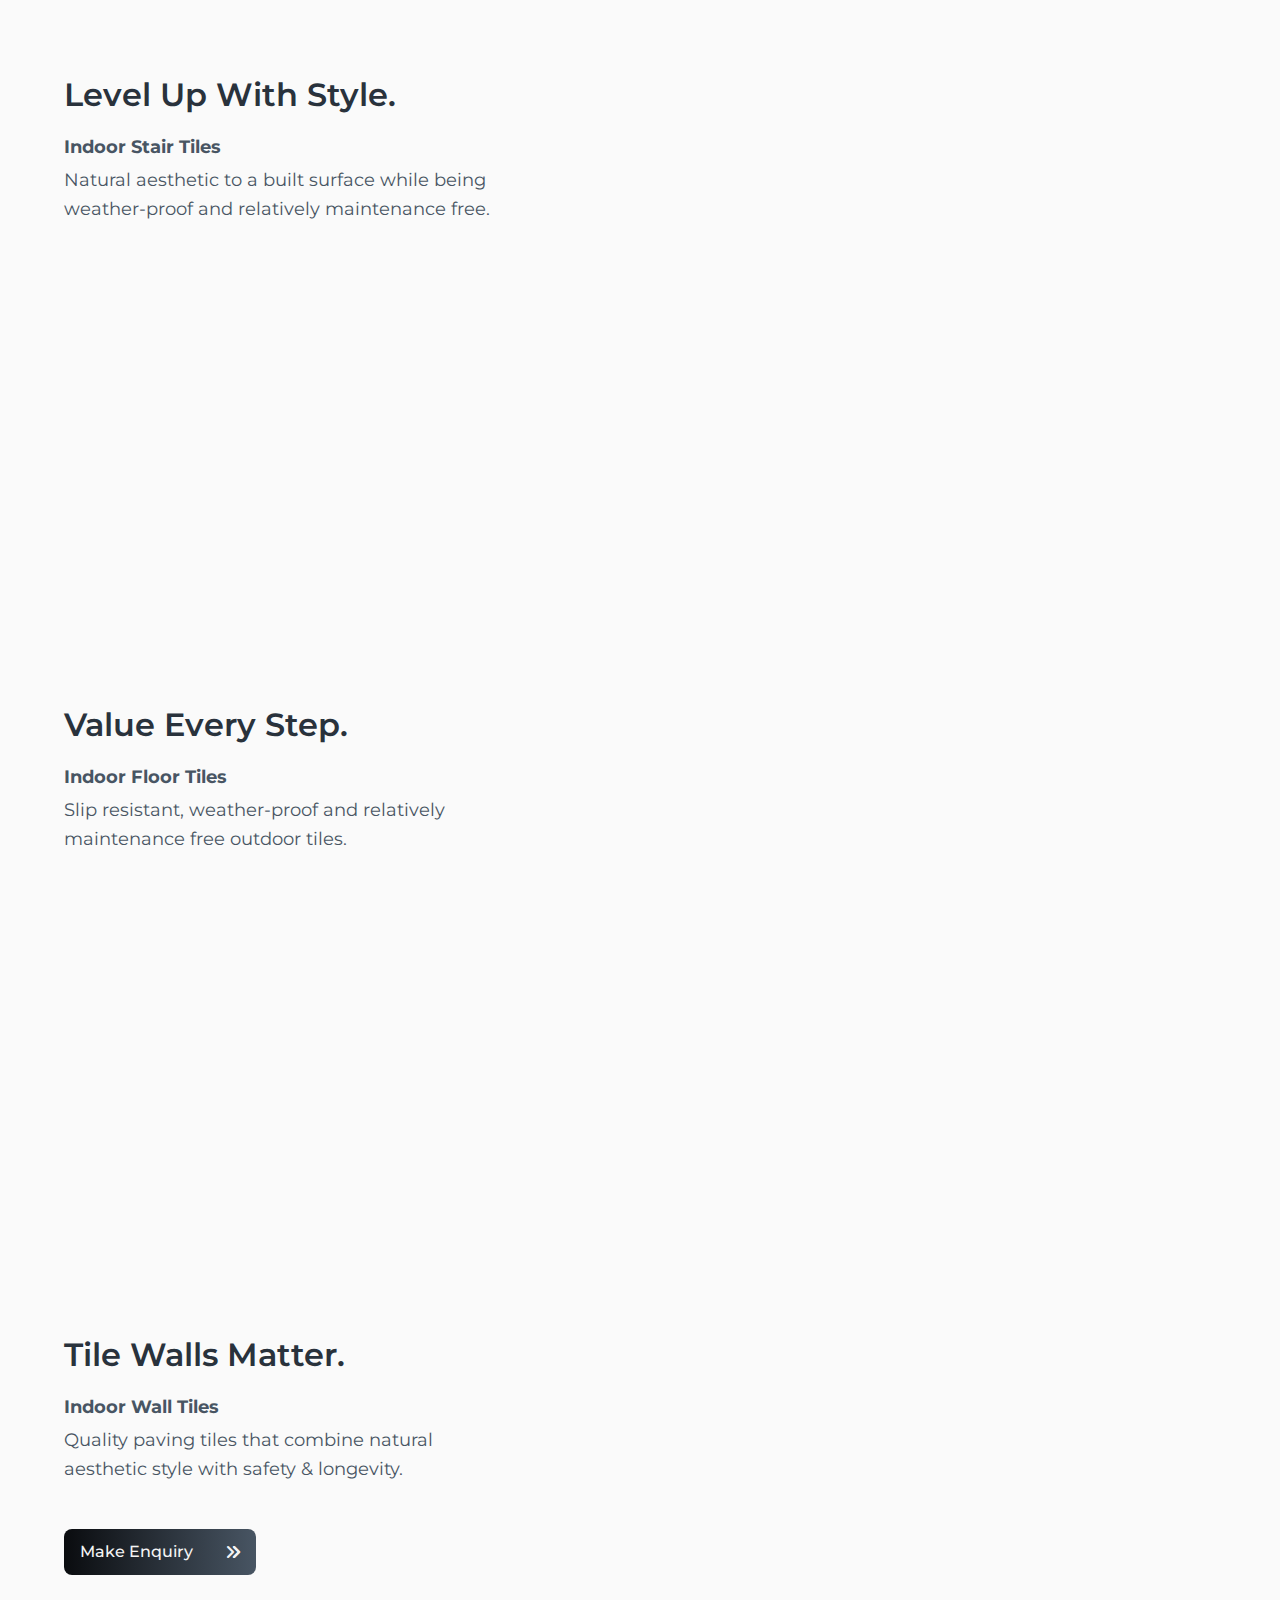
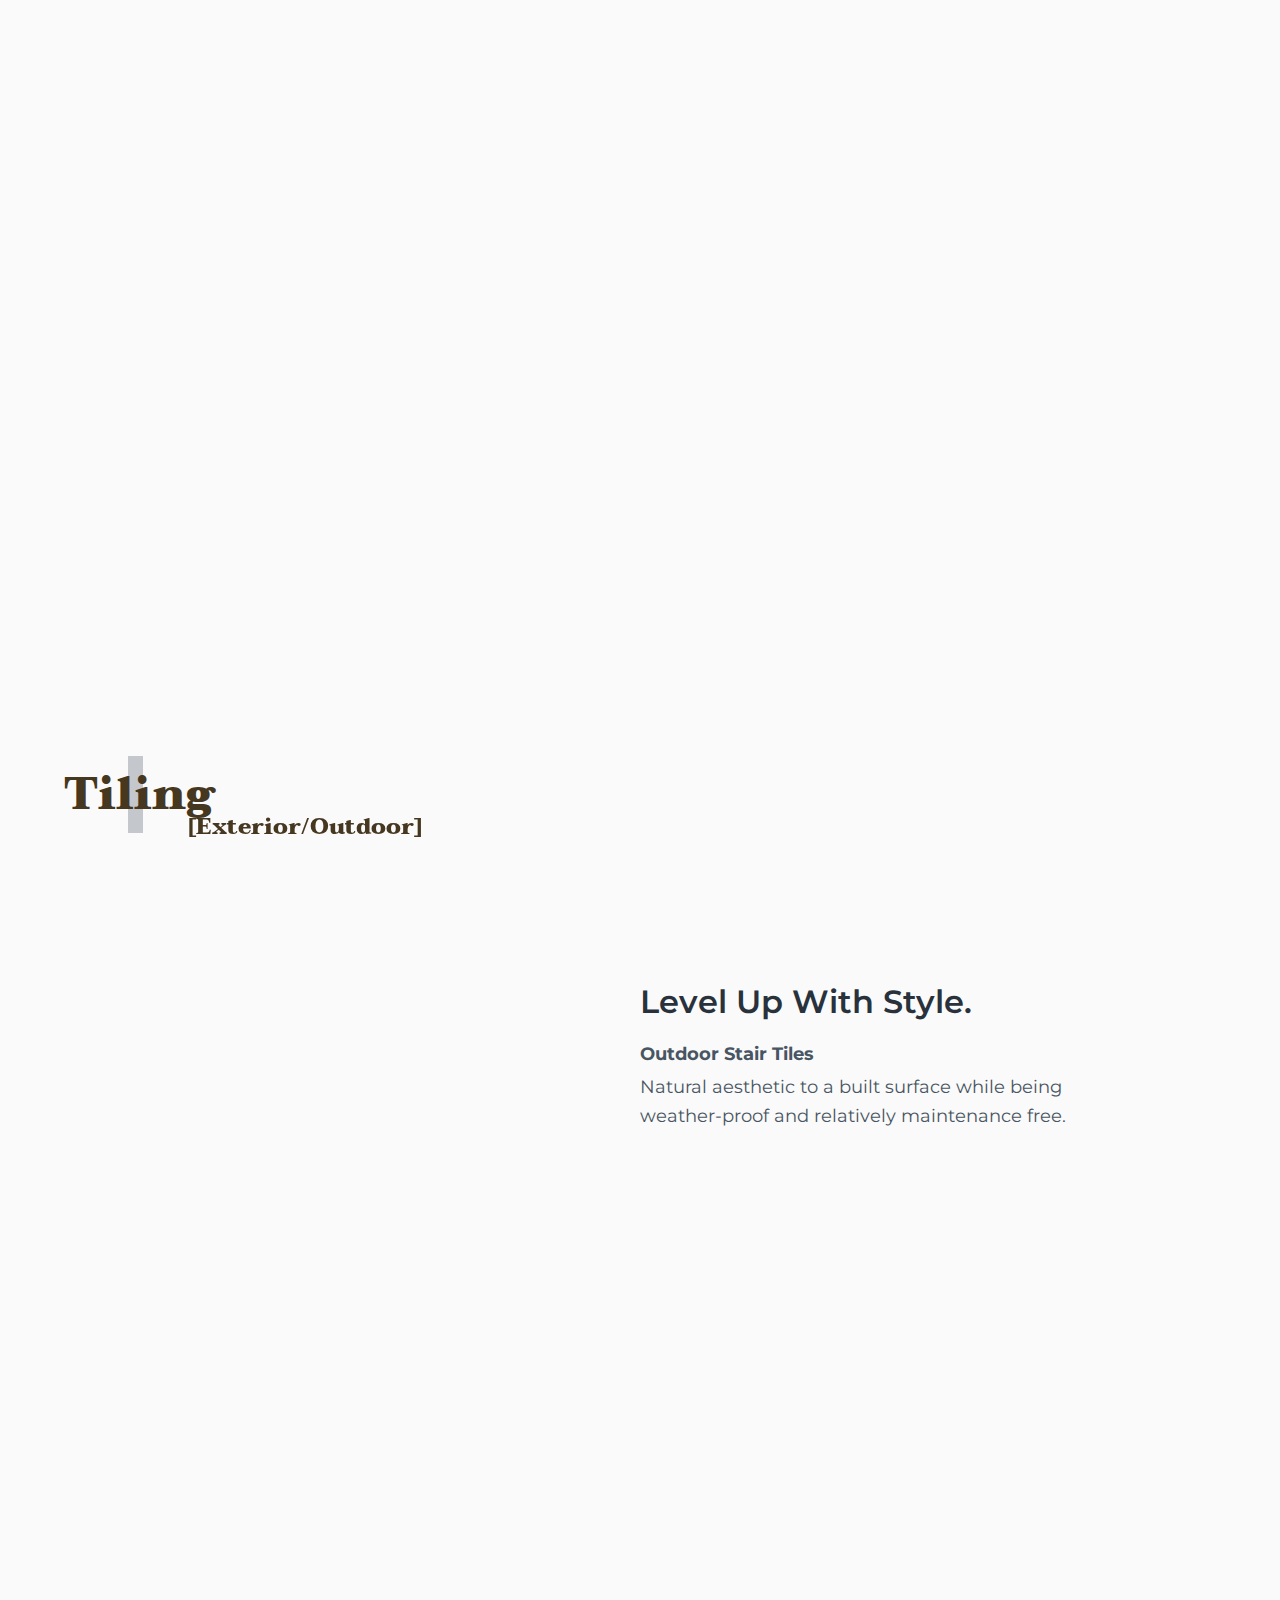
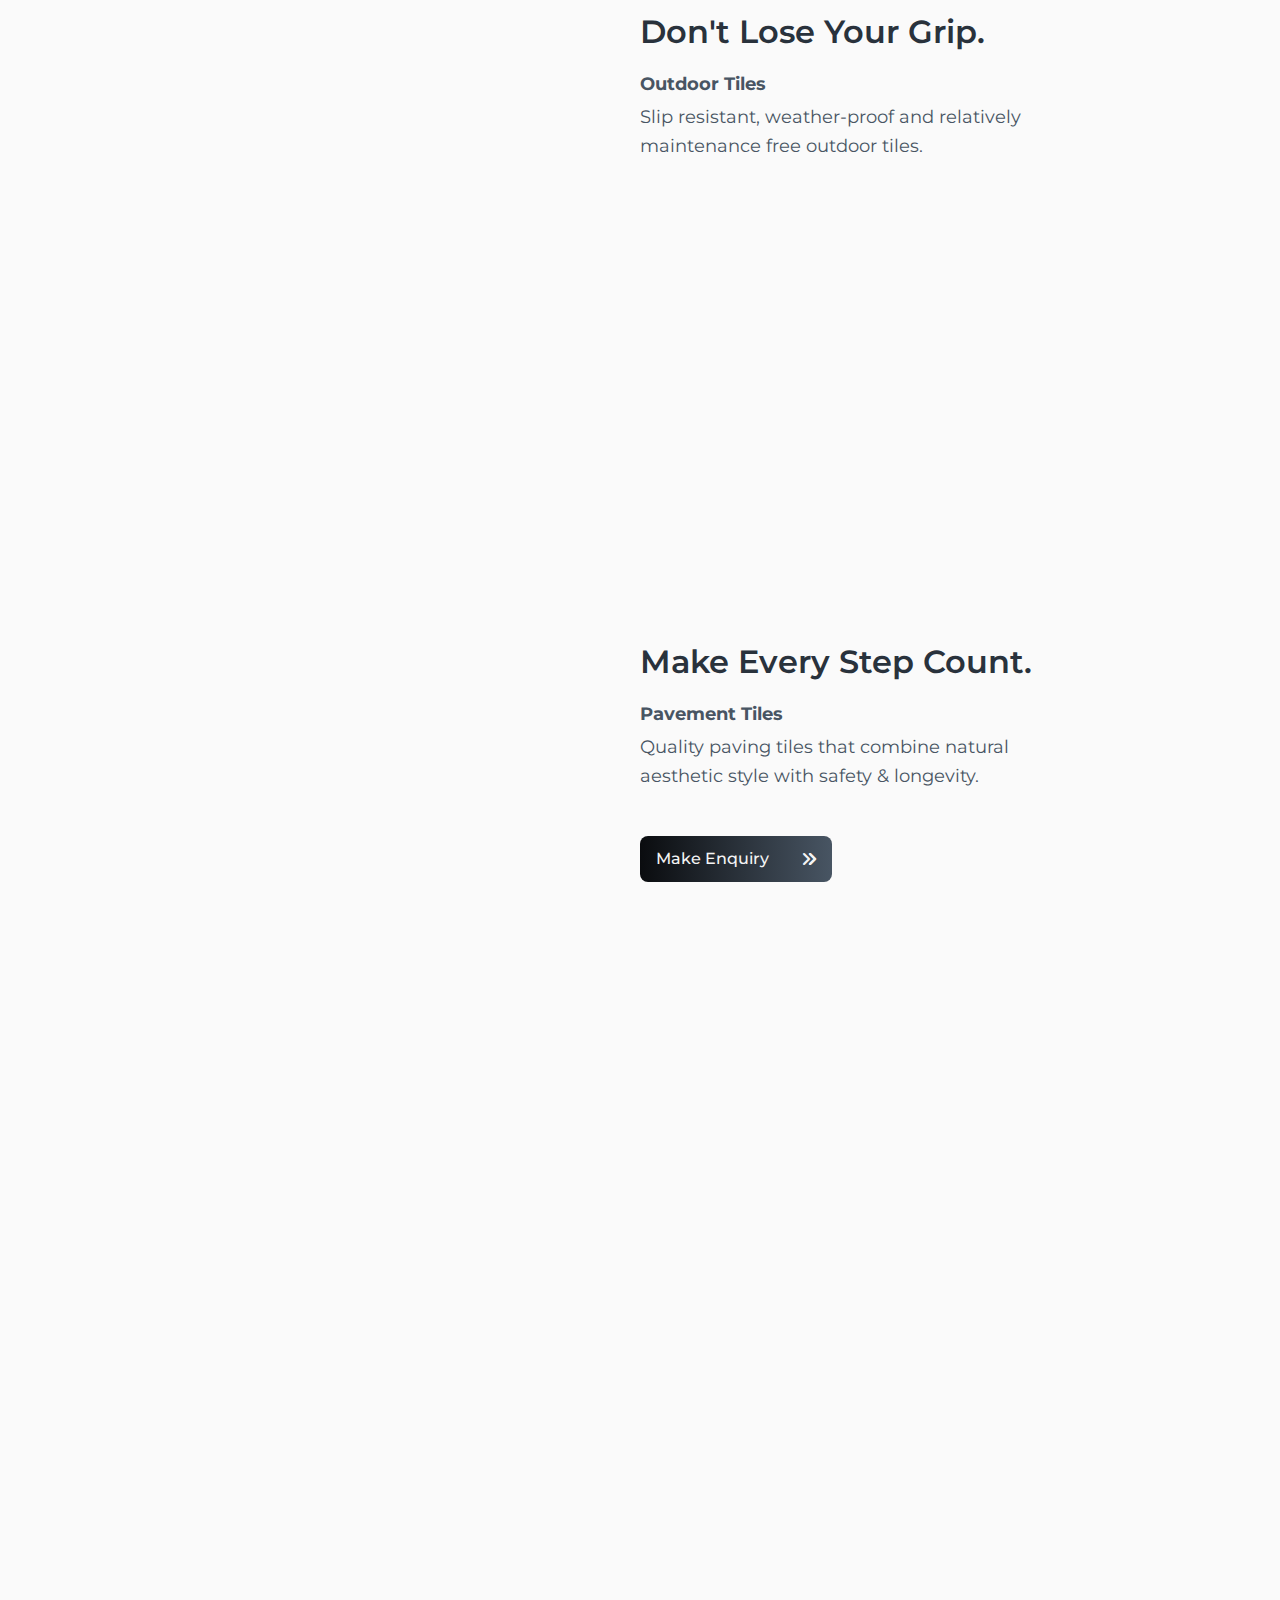
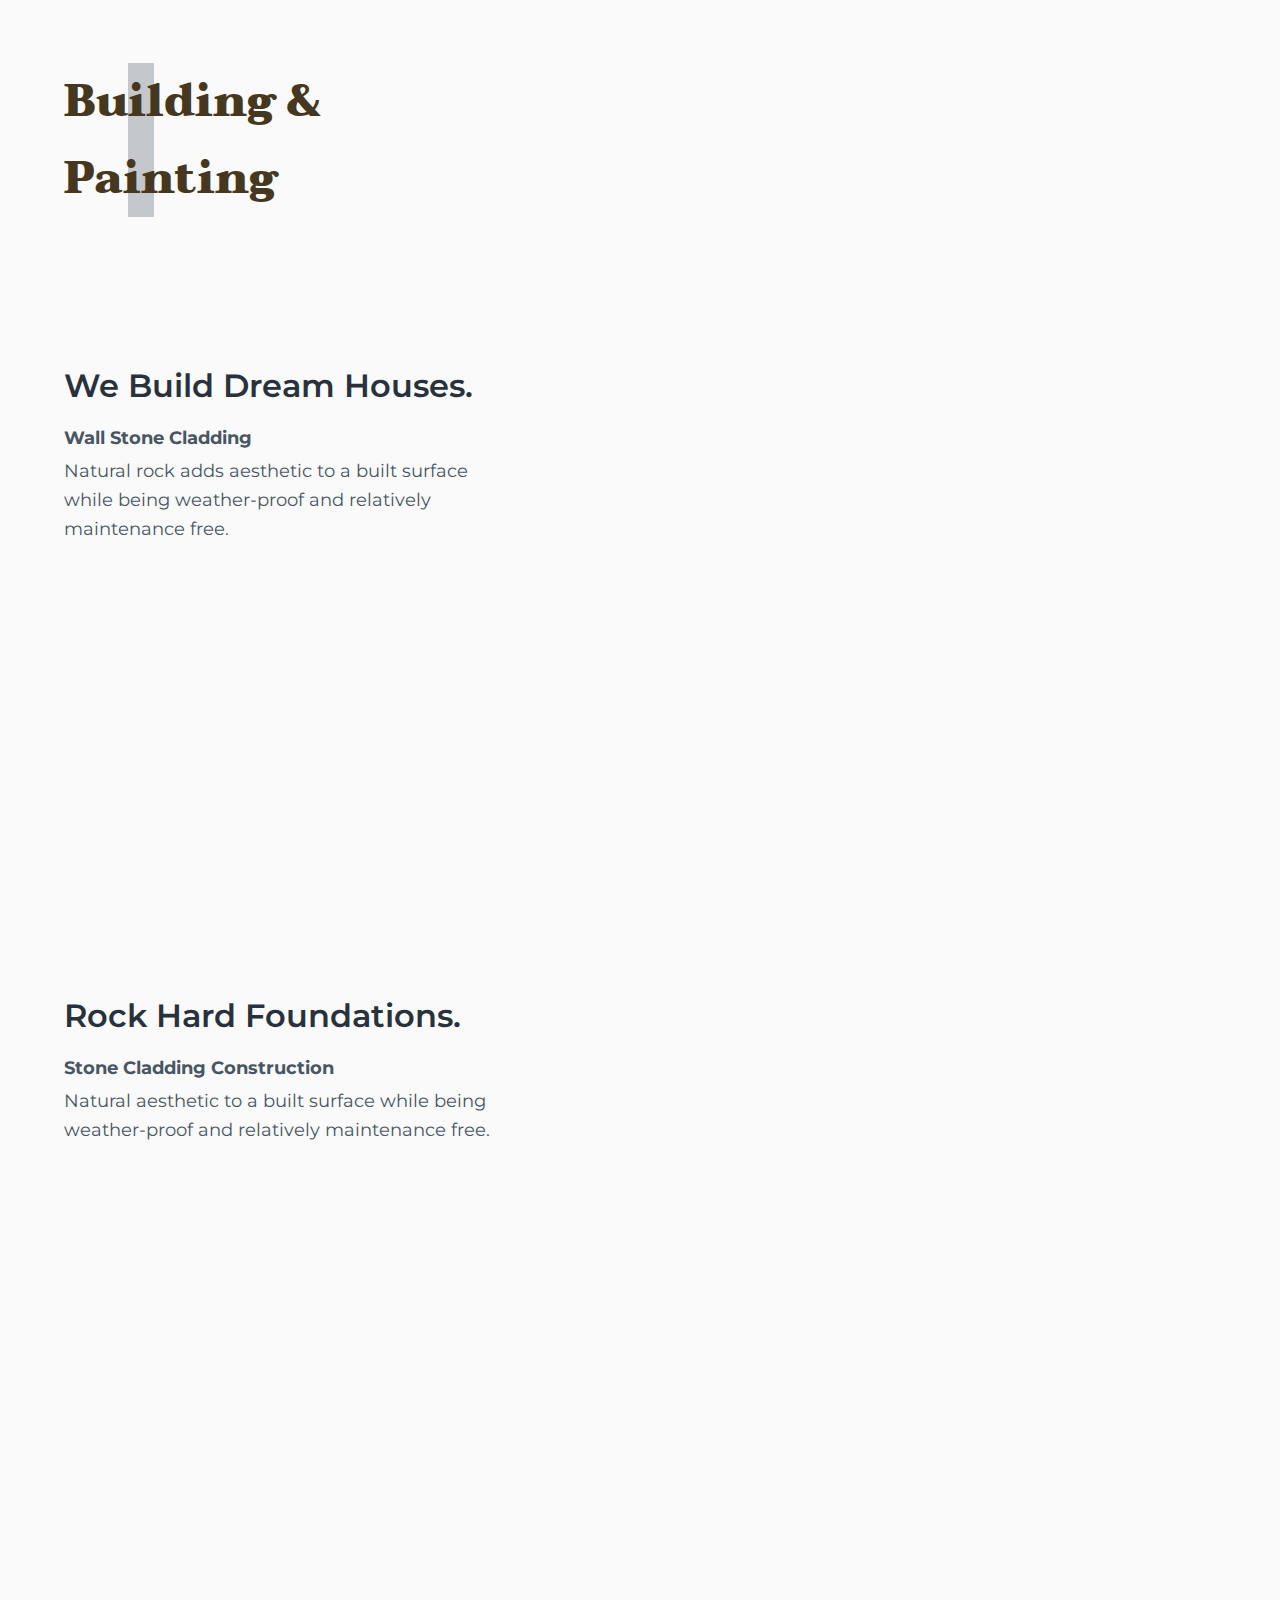
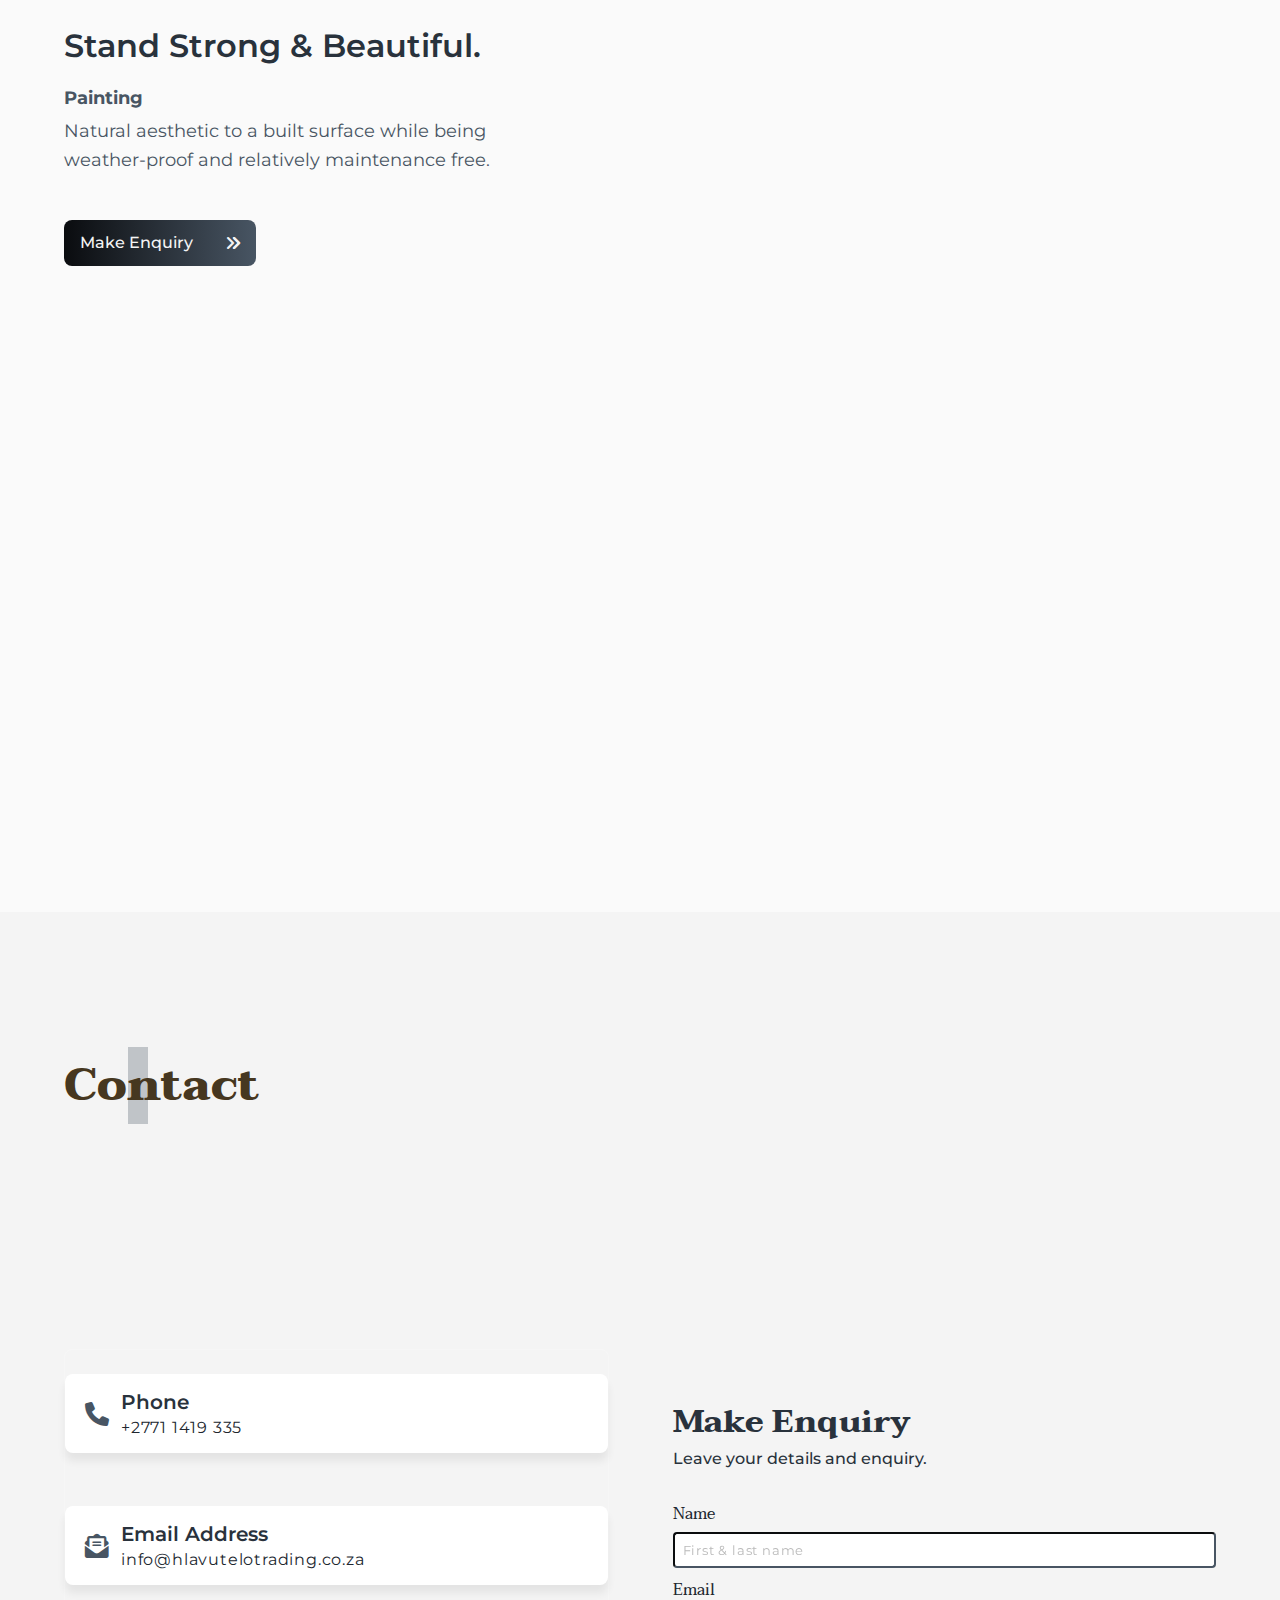
==== commit f38ab730: "section-title and about fss" ====
--- a/index.html
+++ b/index.html
@@ -116,6 +116,7 @@
       <div class="header-cta"><a href="mailto:info@hlavutelotrading.co.za" title="Send Email"><i class="fa-regular fa-envelope"></i></a></div>
     
     </header>
+
     <!-- HERO -->
     <div id="hero" class="hero">
       <figure class="hero-logo">
@@ -143,6 +144,7 @@
       </div>
 
     </div>
+
     <!-- MAIN -->
     <main id="main" class="main">
       <!-- INDOOR STONE CLADDING SECTION -->
@@ -511,6 +513,7 @@
       </div>
       </section>
     </main>
+
     <!-- FOOTER -->
     <footer id="footer" class="footer">
       <figure class="logo">
@@ -526,6 +529,7 @@
       </div>
       </div>
     </footer>
+    
     <!-- FOOTER-NAVIGATION -->
     <div class="footer-nav">
       <div class="item item1">
--- a/css/style.css
+++ b/css/style.css
@@ -27,13 +27,7 @@
   left: 0;
 }
 
-main {
-  width: 100%;
-  border: none;
-}
 main section {
-  min-height: 100vh;
-  width: 100%;
   padding: 15vh 5vw 10vh;
   background: #fafafa;
   position: relative;
@@ -45,23 +39,21 @@
 }
 main section .section-title {
   position: relative;
-  background: #fafafa;
-  background: transparent;
   z-index: 1;
-  width: 80%;
+  margin-bottom: 5vh;
+}
+@media (min-width: 576px) {
+  main section .section-title {
+    margin-bottom: 15vh;
+  }
 }
 main section .section-title h2 {
-  border: 0.105rem solid rgba(0, 0, 0, 0.7);
-  border-color: transparent;
-  border-radius: 0.5rem;
   text-transform: capitalize;
   font-family: "Taviraj", serif;
-  font-size: 2.25rem;
-  color: #29323c;
+  font-size: 2rem;
+  font-size: clamp(2rem, 5vw, 2.8rem);
   color: #463720;
-  line-height: 1.1;
   font-weight: 900;
-  width: 7rem;
   width: max-content;
   transition: 0.5s;
   isolation: isolate;
@@ -88,11 +80,6 @@
 @media (min-width: 768px) {
   main section .section-title h2::before {
     width: 10%;
-  }
-}
-@media (min-width: 576px) {
-  main section .section-title h2 {
-    font-size: 2.5rem;
   }
 }
 main section .section-title.active-title h2 {
@@ -185,6 +172,7 @@
 
 /* end of progress bar*/
 .about .flex-container {
+  width: 100%;
   margin: 10vh auto 5vh;
   display: flex;
   flex-direction: column;
@@ -197,42 +185,35 @@
   .about .flex-container {
     flex-direction: row;
     margin: 5vh auto 10vh;
+    align-items: start;
+    justify-content: space-between;
   }
 }
 .about .flex-container .slogan {
   flex-basis: 50%;
+  text-transform: capitalize;
+}
+.about .flex-container .slogan .slogan-p {
   color: #29323c;
   text-transform: capitalize;
-  overflow: hidden;
-}
-@media (min-width: 768px) {
-  .about .flex-container .slogan {
-    padding: 10vh 1rem 5vh;
-  }
+  font-size: 1.5rem;
+  font-size: clamp(1.5rem, 4vw, 2rem);
+  font-weight: 600;
+  margin-bottom: 1rem;
 }
 .about .flex-container .slogan h3 {
+  color: #485563;
   font-size: 1rem;
-  font-family: "Taviraj", serif;
+  font-size: clamp(1rem, 2vw, 1.125rem);
+}
+.about .flex-container .slogan p {
+  font-size: 1rem;
+  font-size: clamp(1rem, 2vw, 1.125rem);
+  margin: 0.5rem 0;
+  text-transform: none;
+  line-height: 1.6;
+  max-width: 450px;
   color: #485563;
-}
-@media (min-width: 768px) {
-  .about .flex-container .slogan h3 {
-    font-size: 1.5rem;
-  }
-}
-.about .flex-container .slogan .slogan-p {
-  text-transform: capitalize;
-  font-size: 1.8rem;
-  font-weight: 600;
-}
-@media (min-width: 768px) {
-  .about .flex-container .slogan .slogan-p {
-    font-size: 2.25rem;
-  }
-}
-.about .flex-container .slogan p {
-  margin: 1rem 0;
-  text-transform: none;
 }
 .about .flex-container .slogan p::after {
   content: ".";
@@ -750,7 +731,7 @@
   top: 0;
   background: #29323c;
   height: 7vh;
-  width: 100vw;
+  width: 100%;
   z-index: 10;
   padding: 0 5vw;
   display: flex;
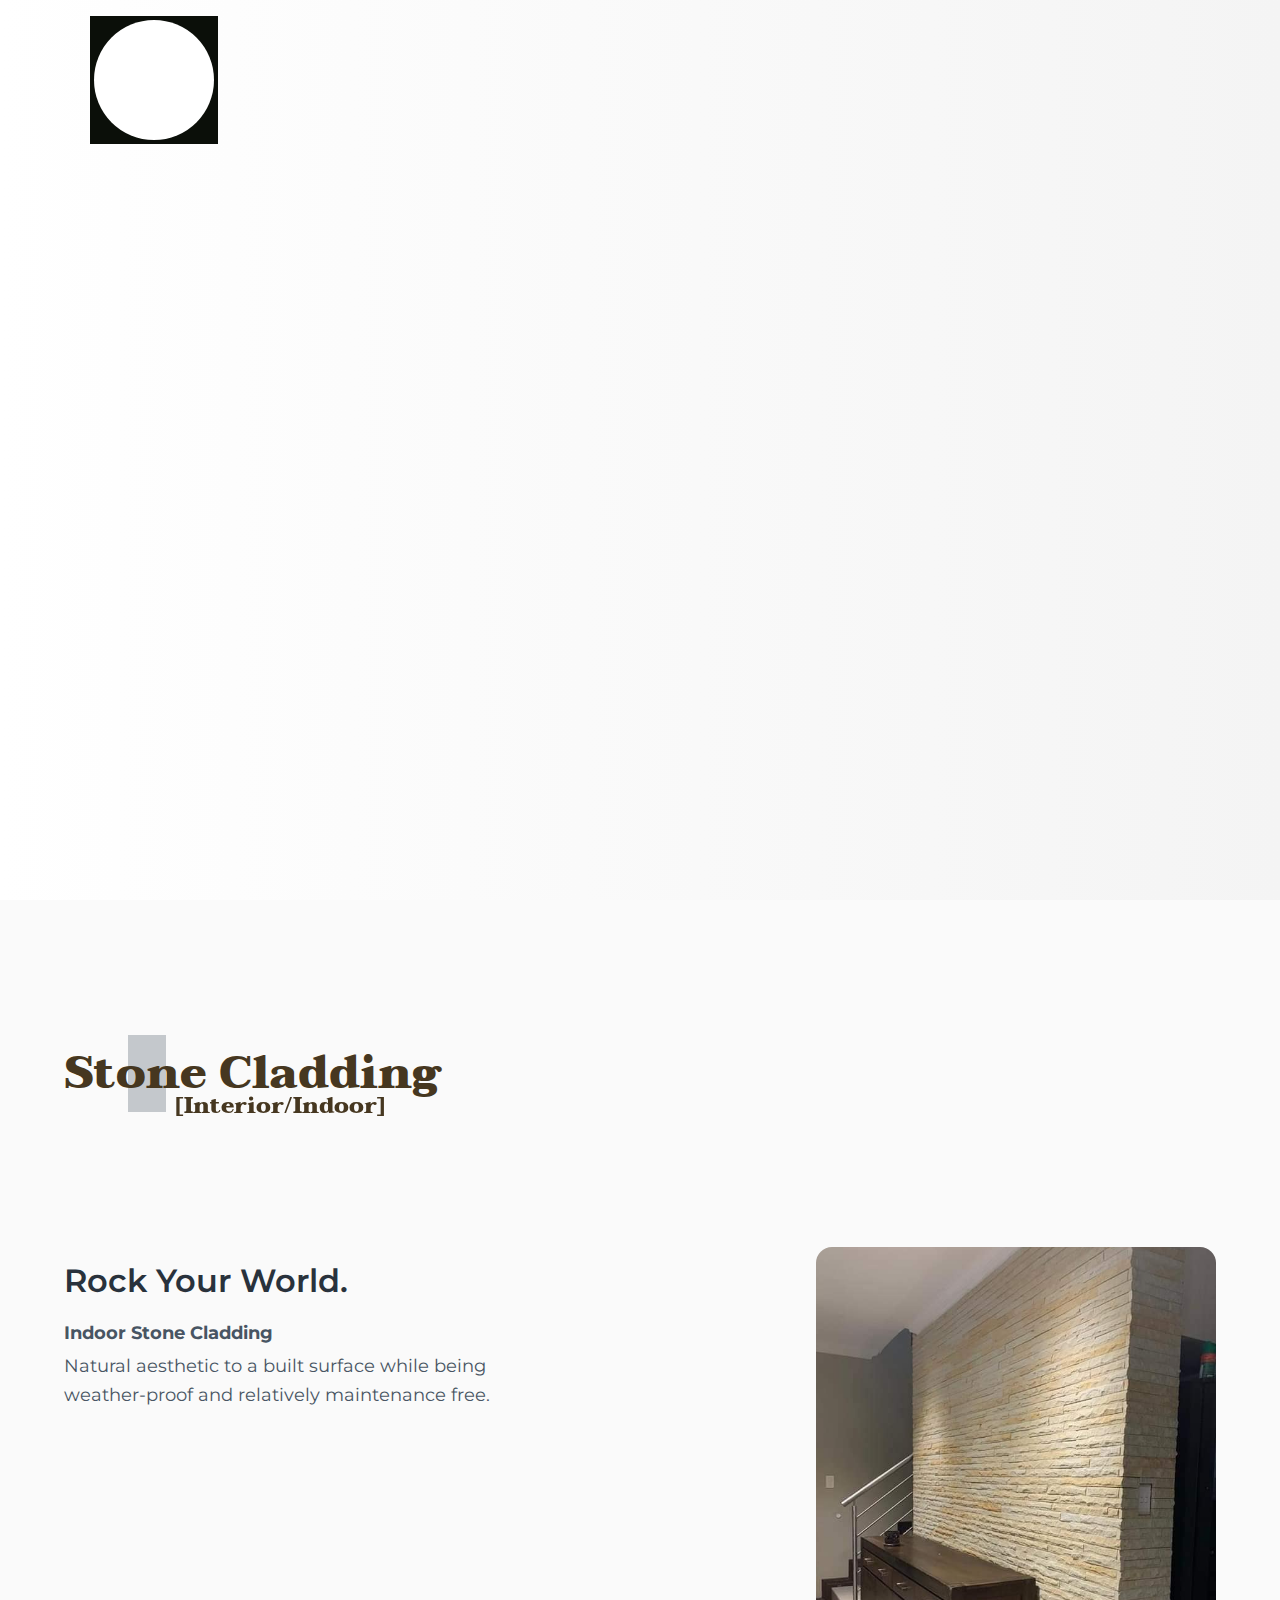
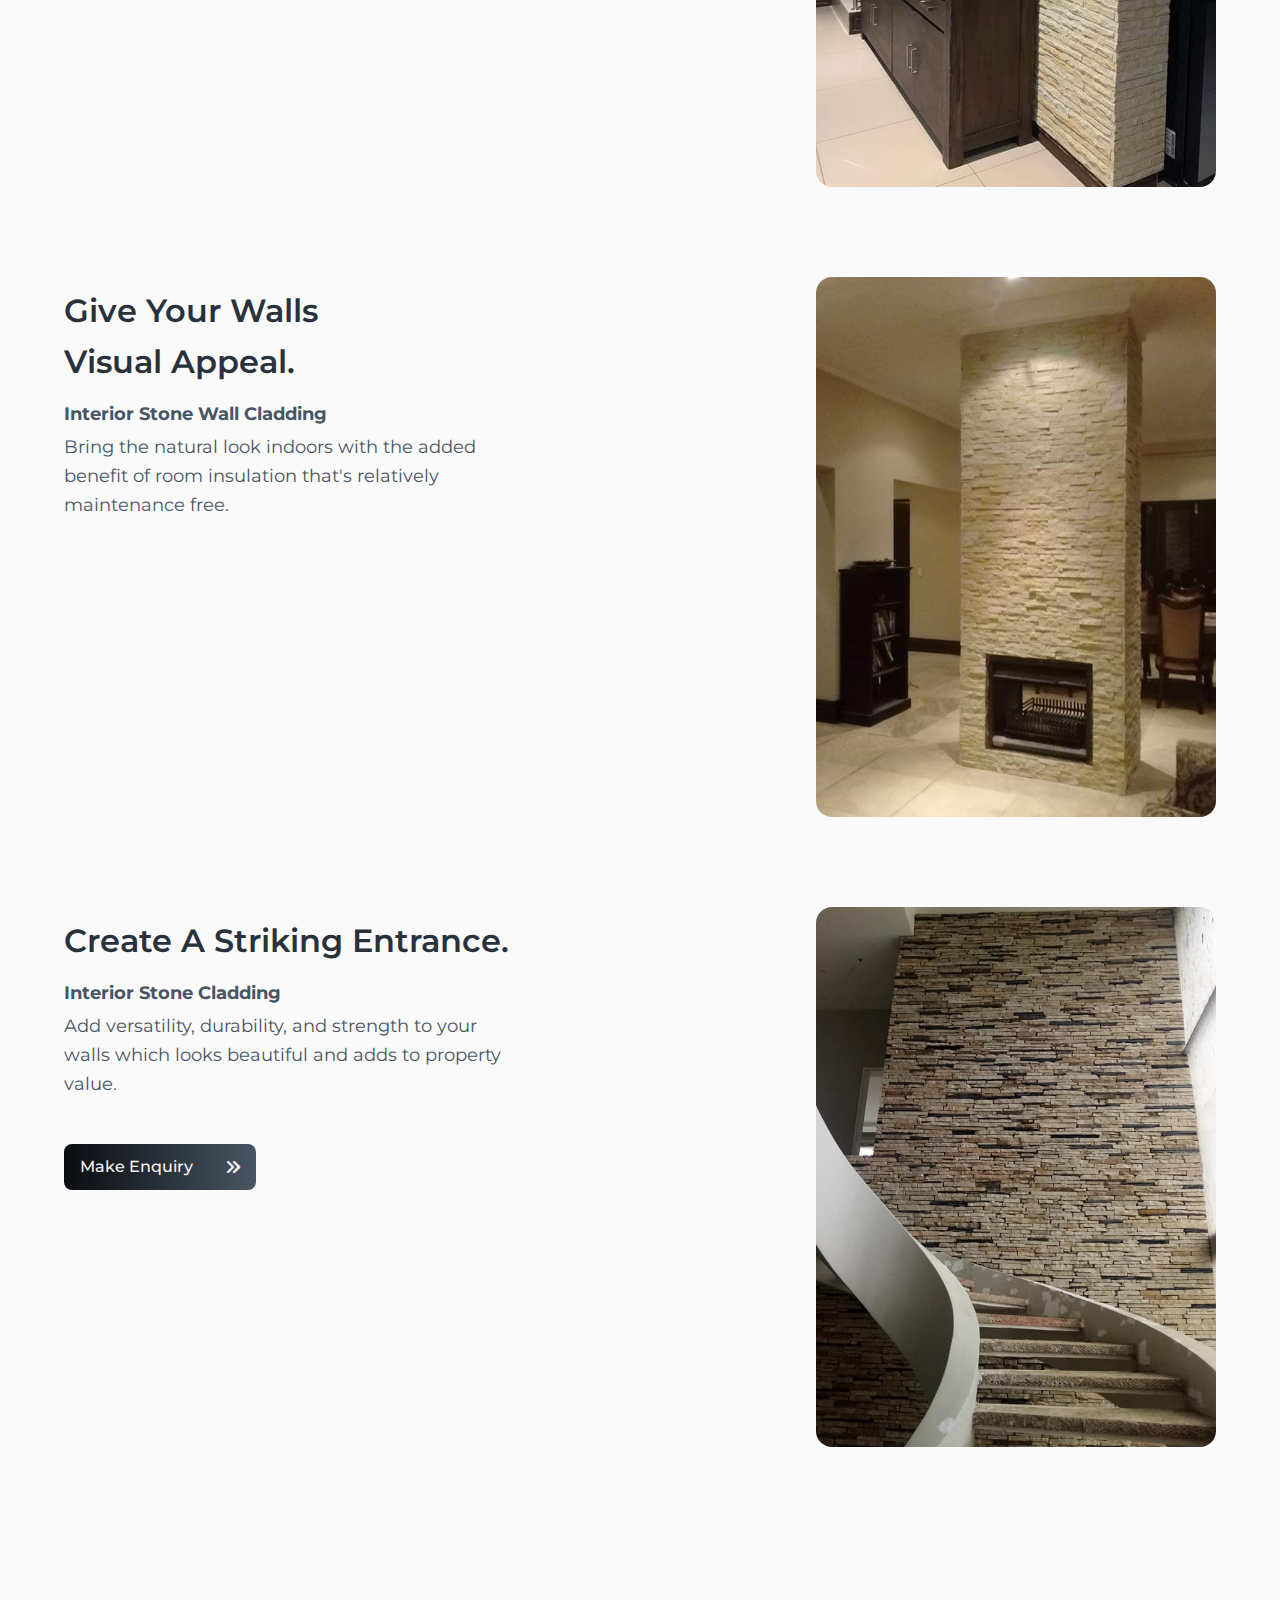
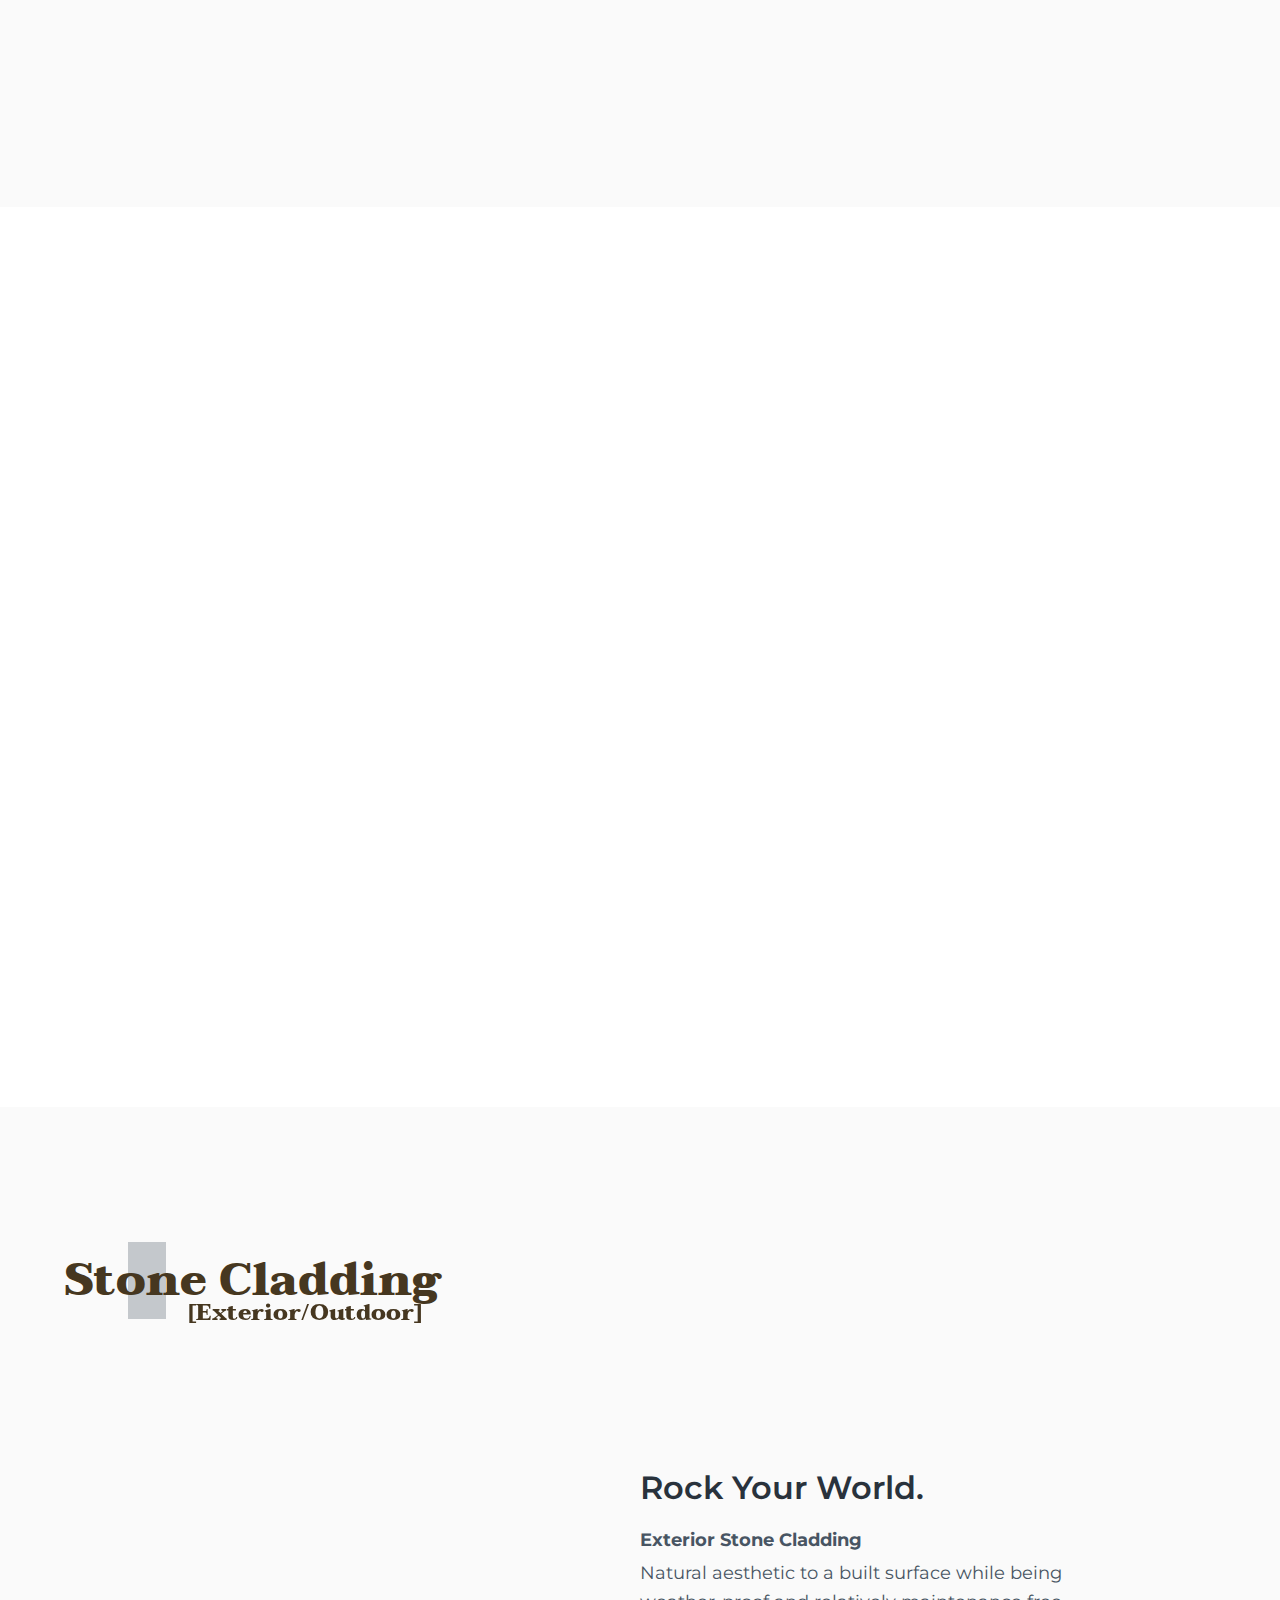
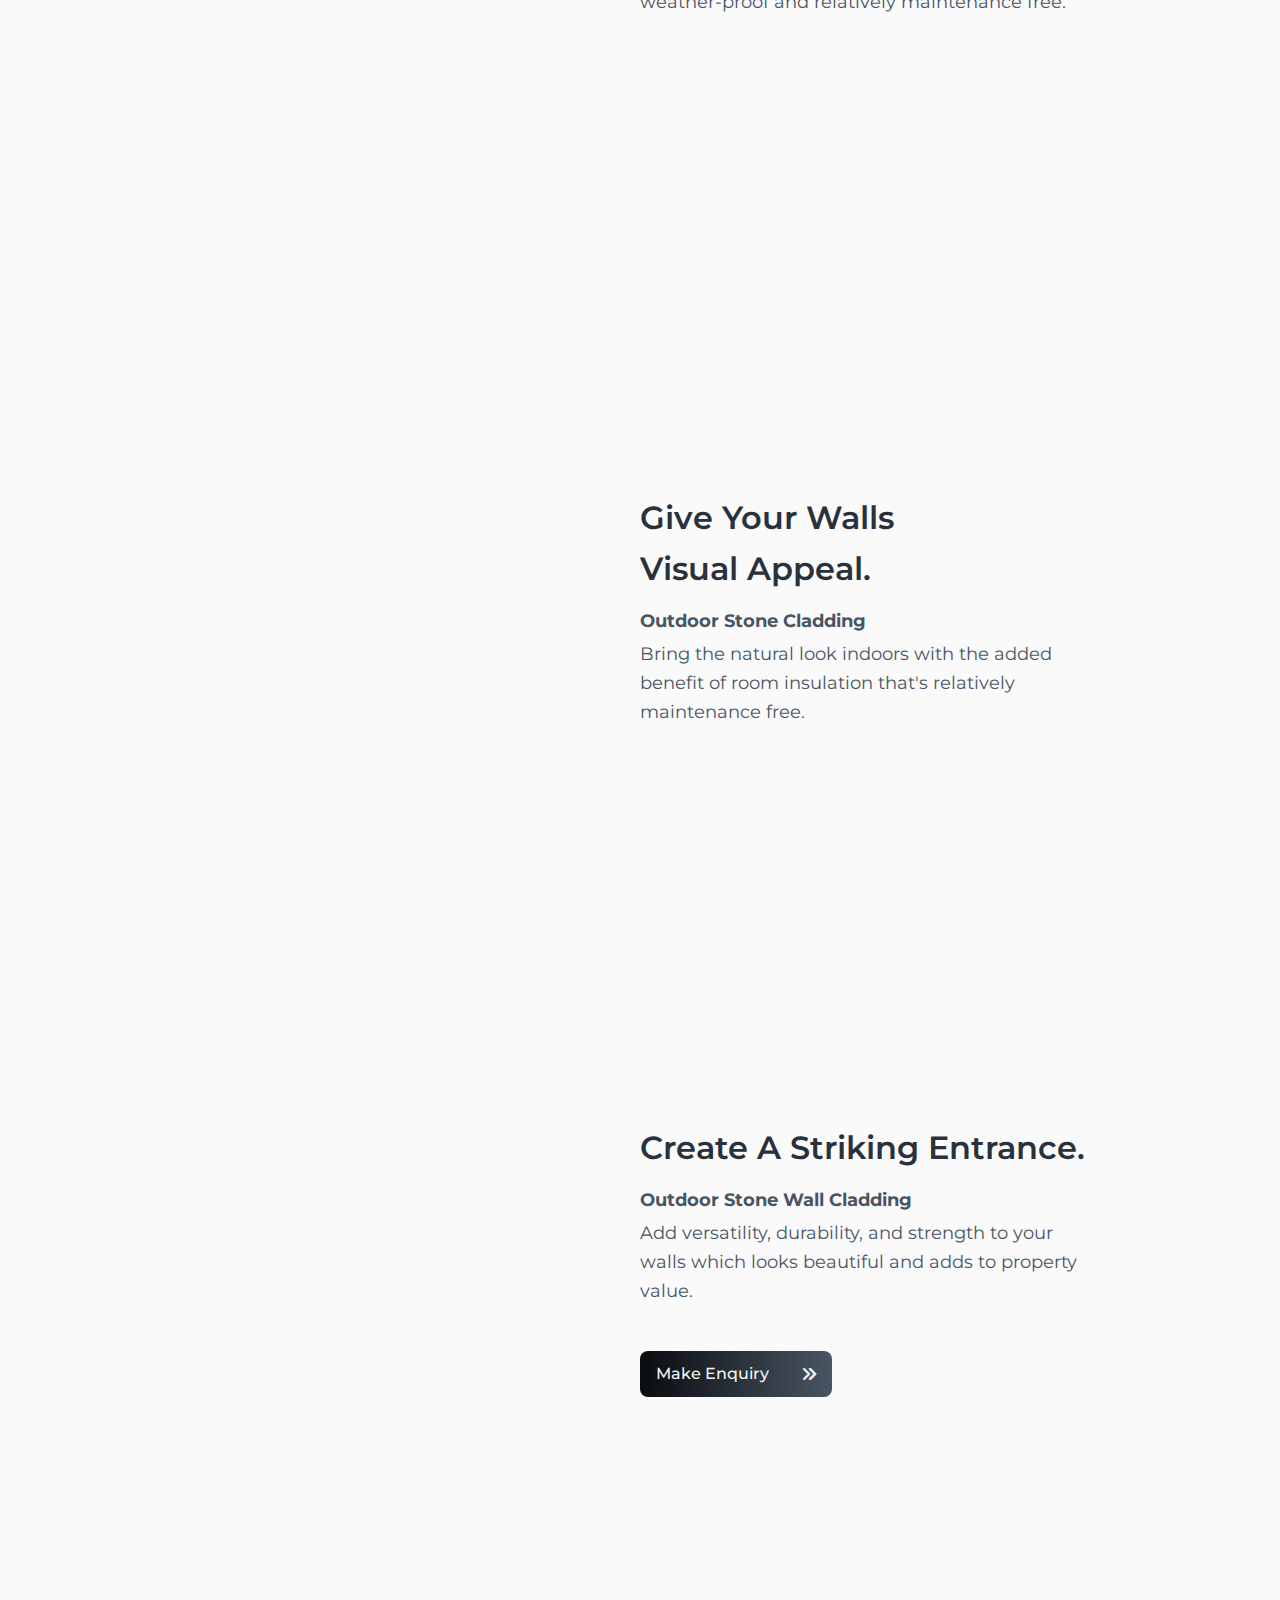
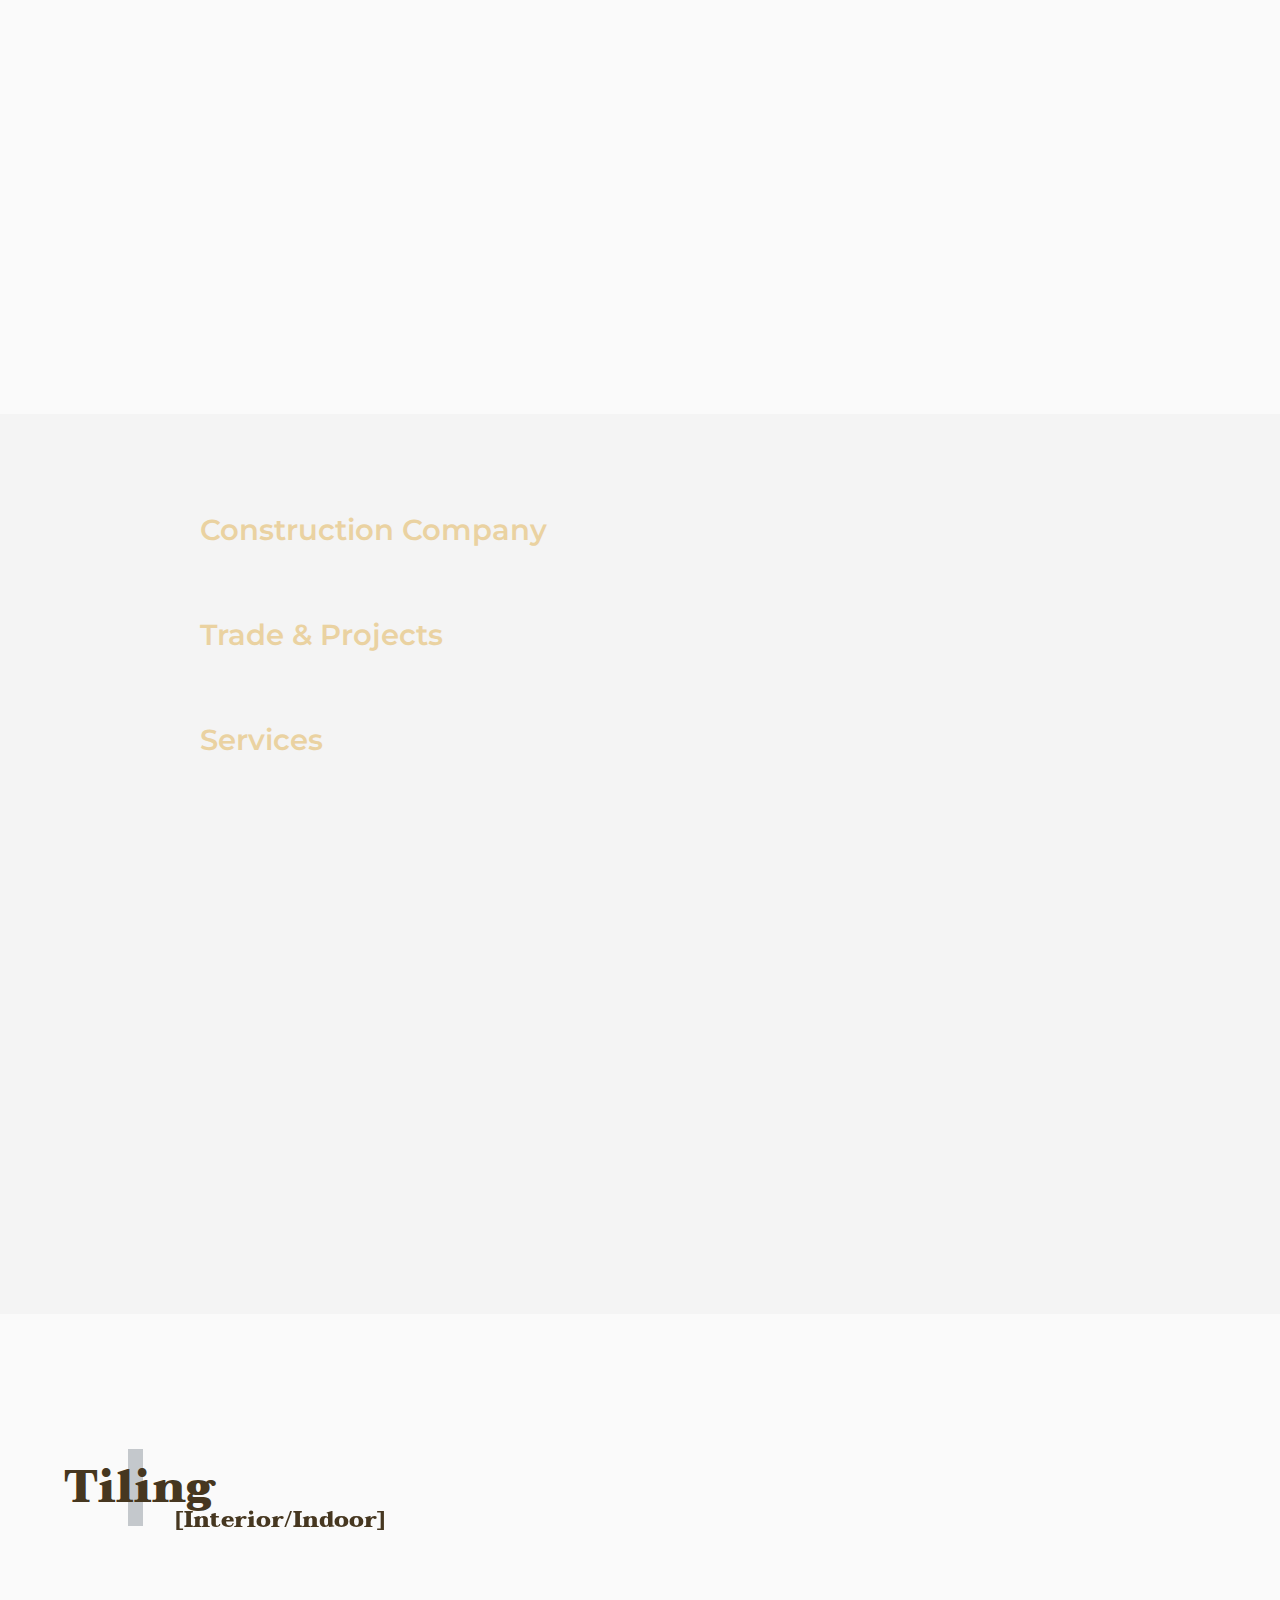
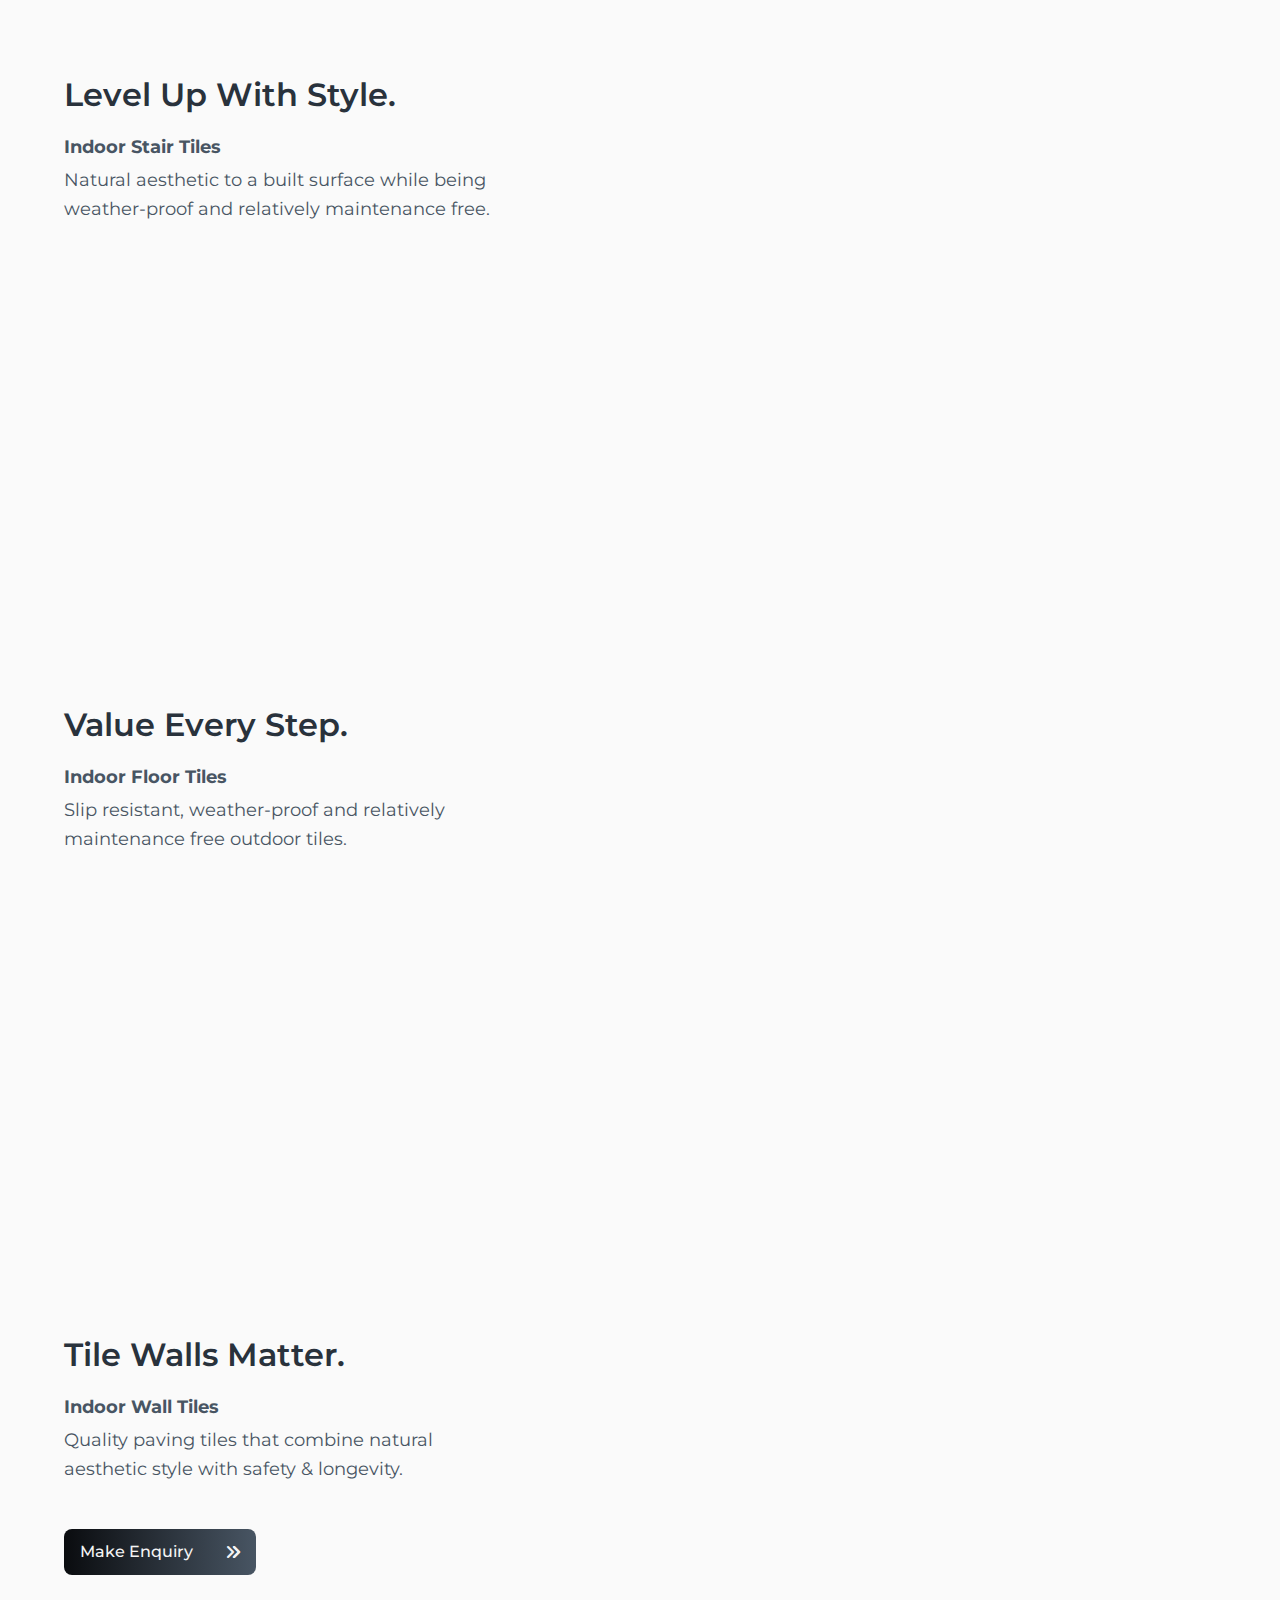
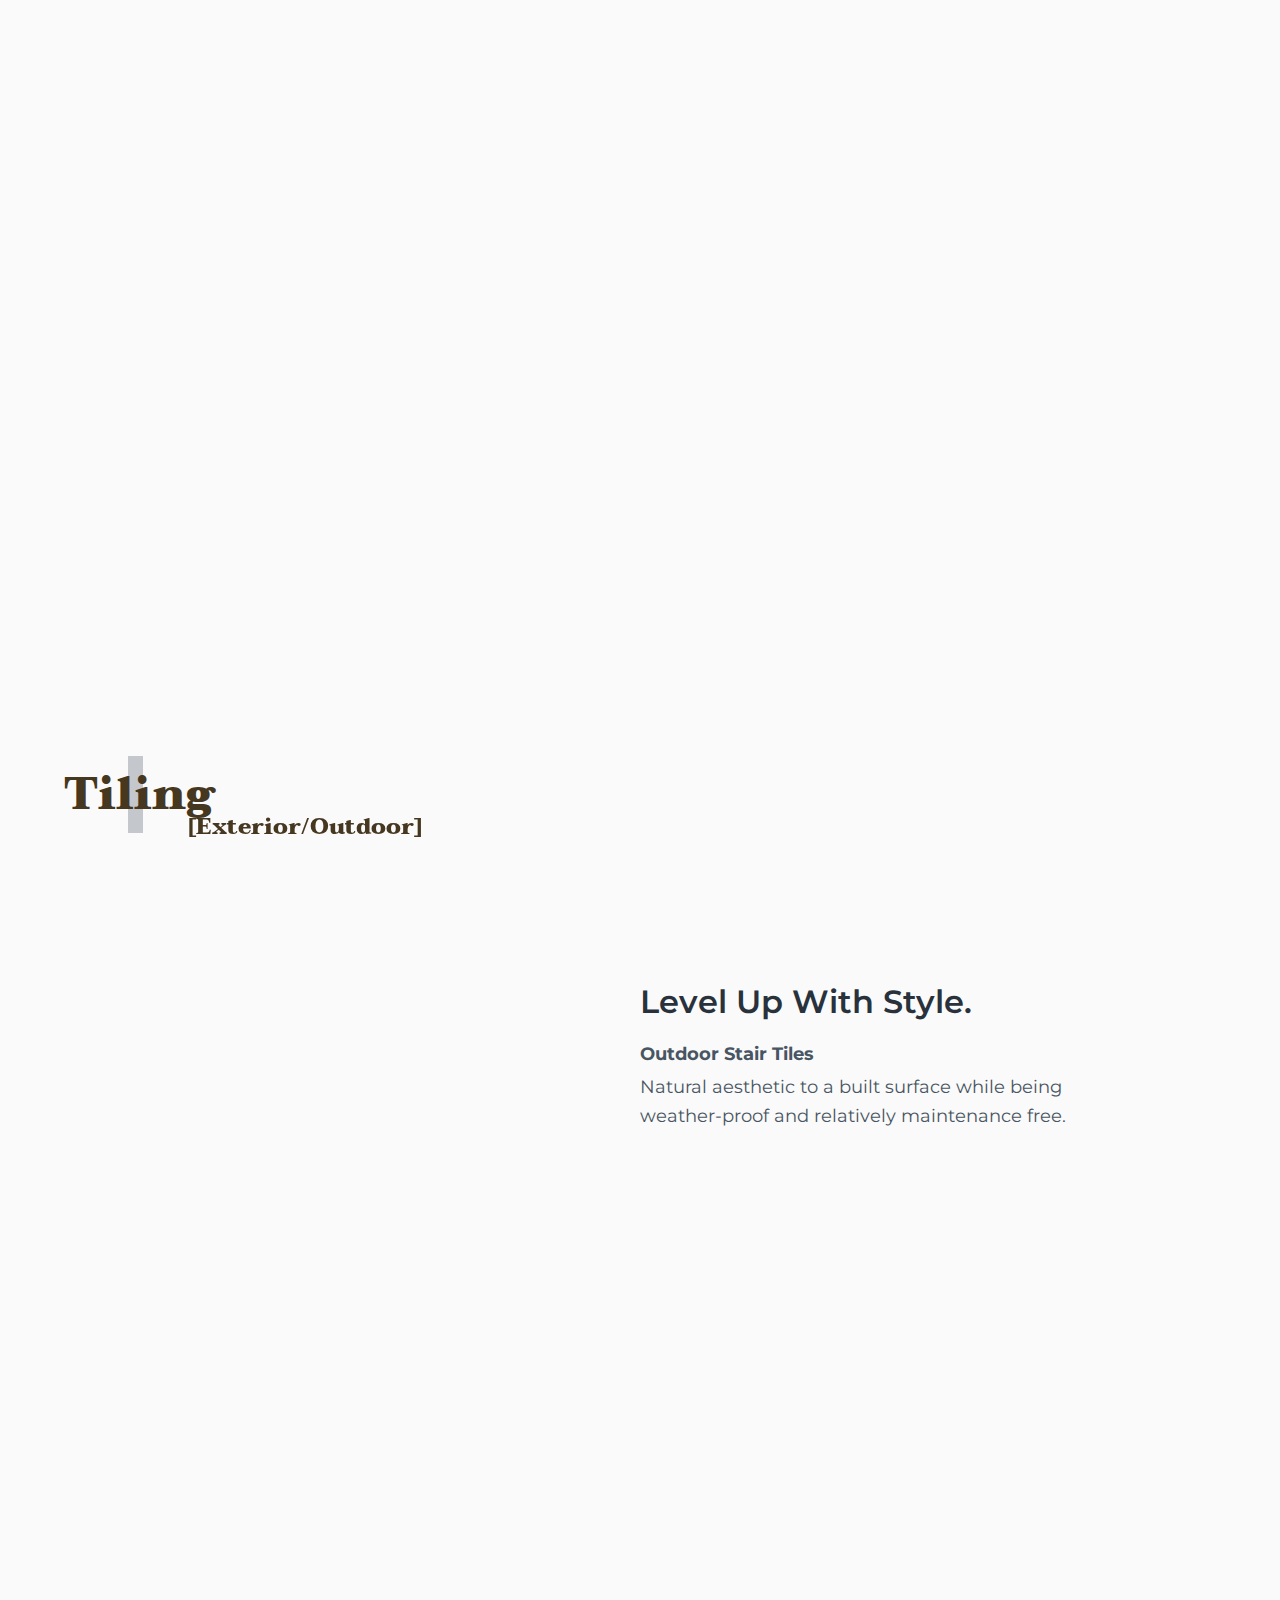
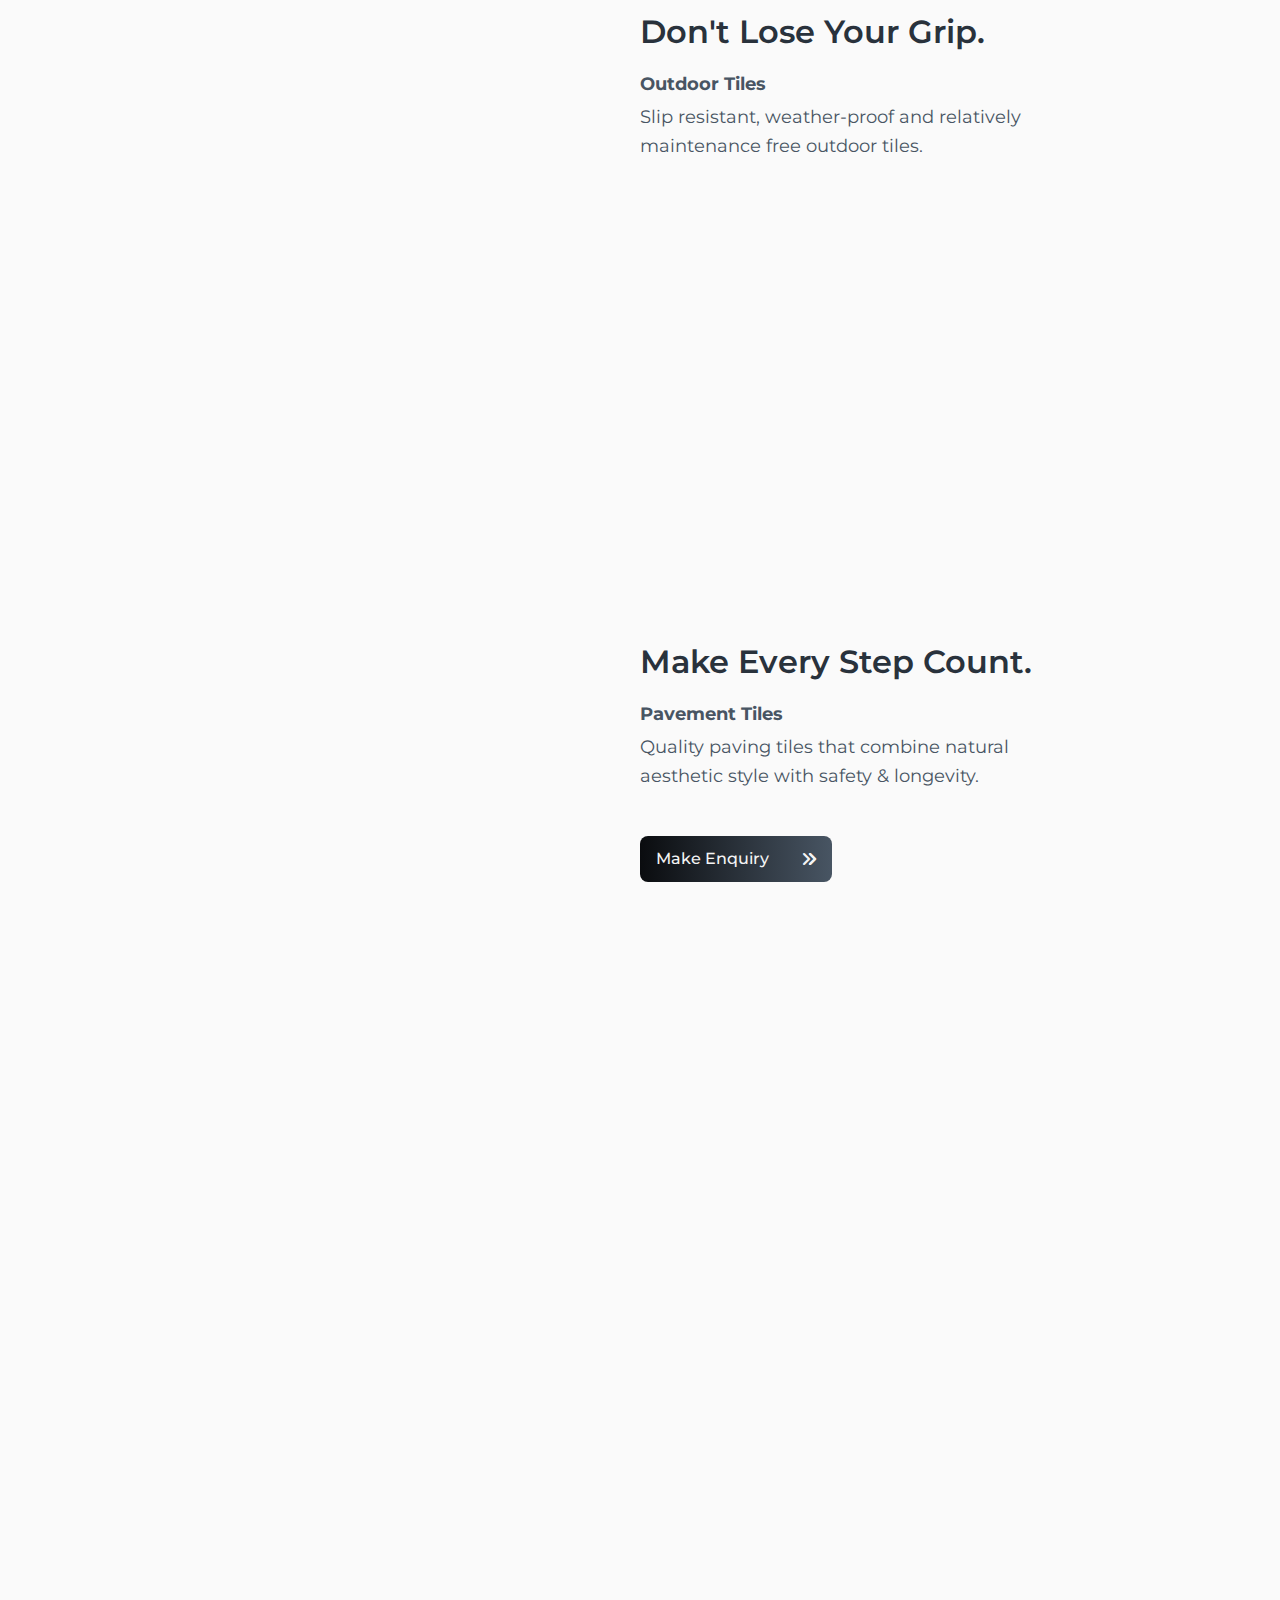
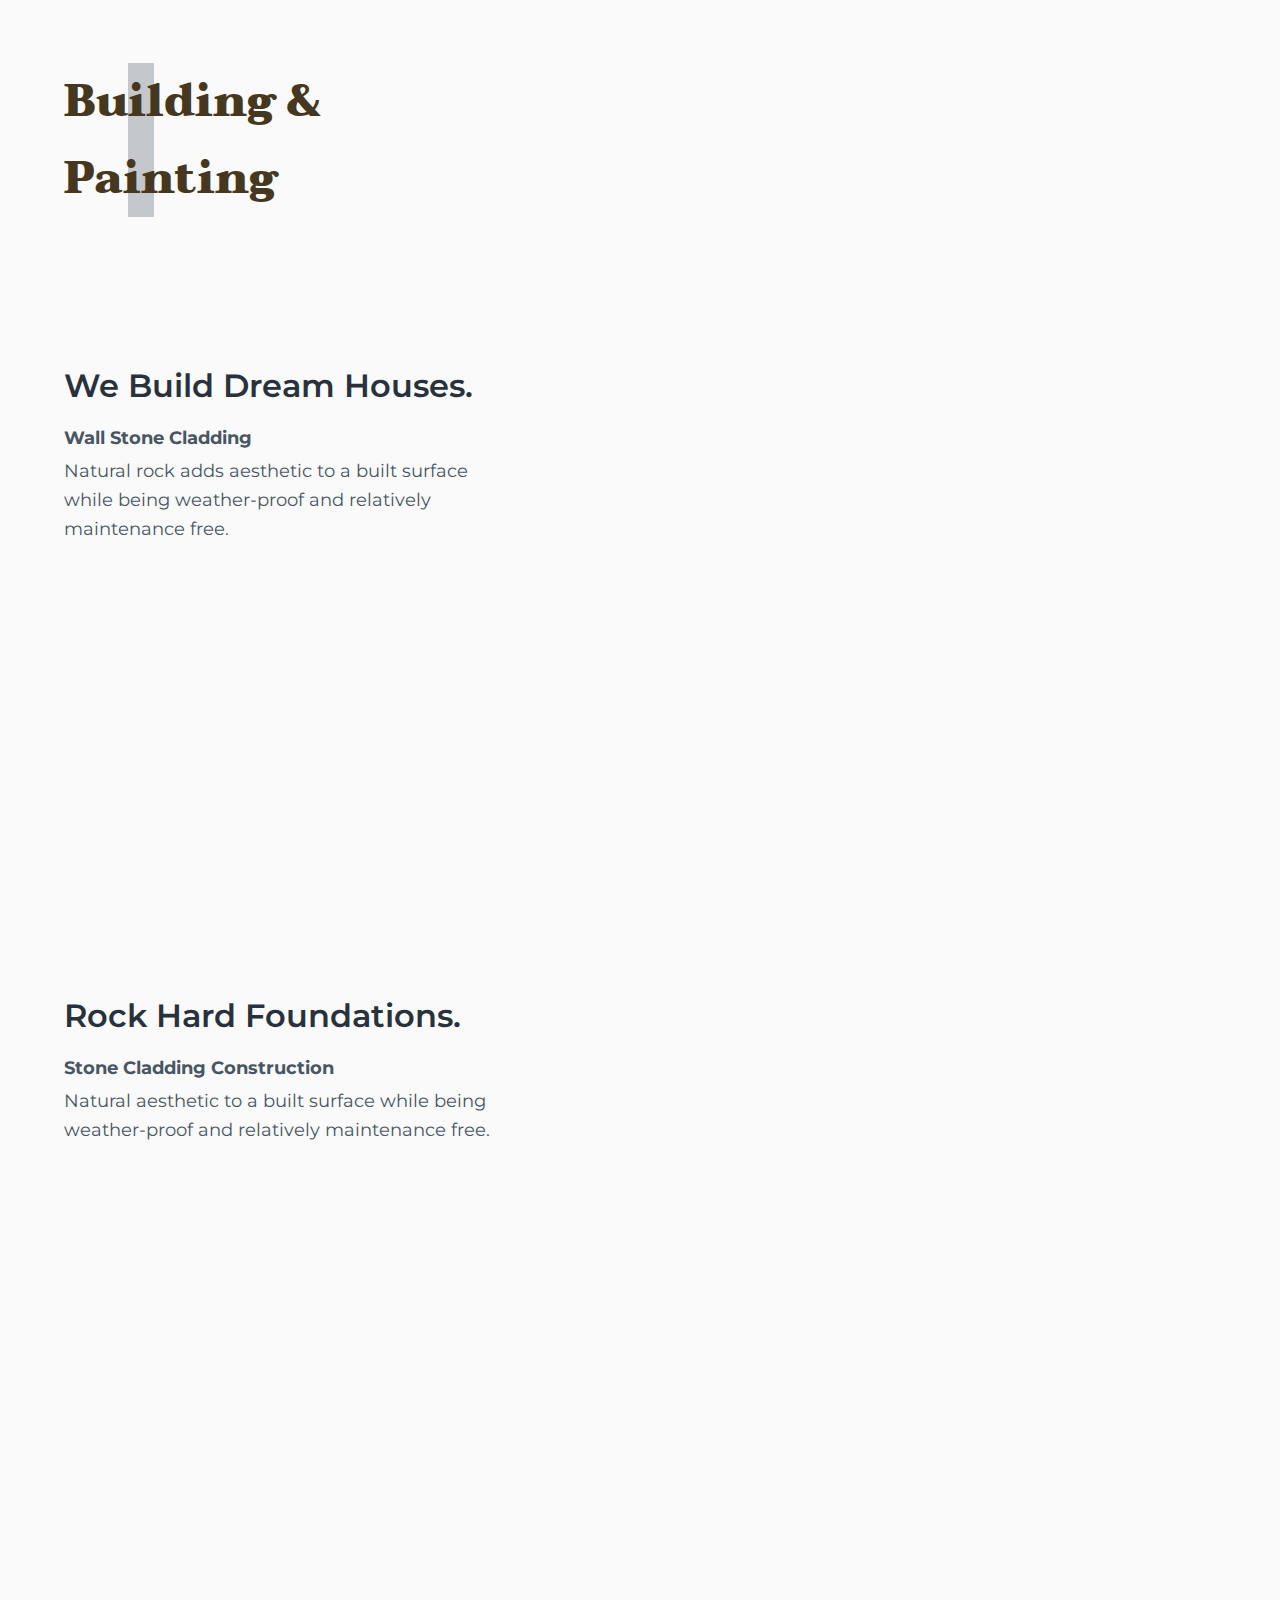
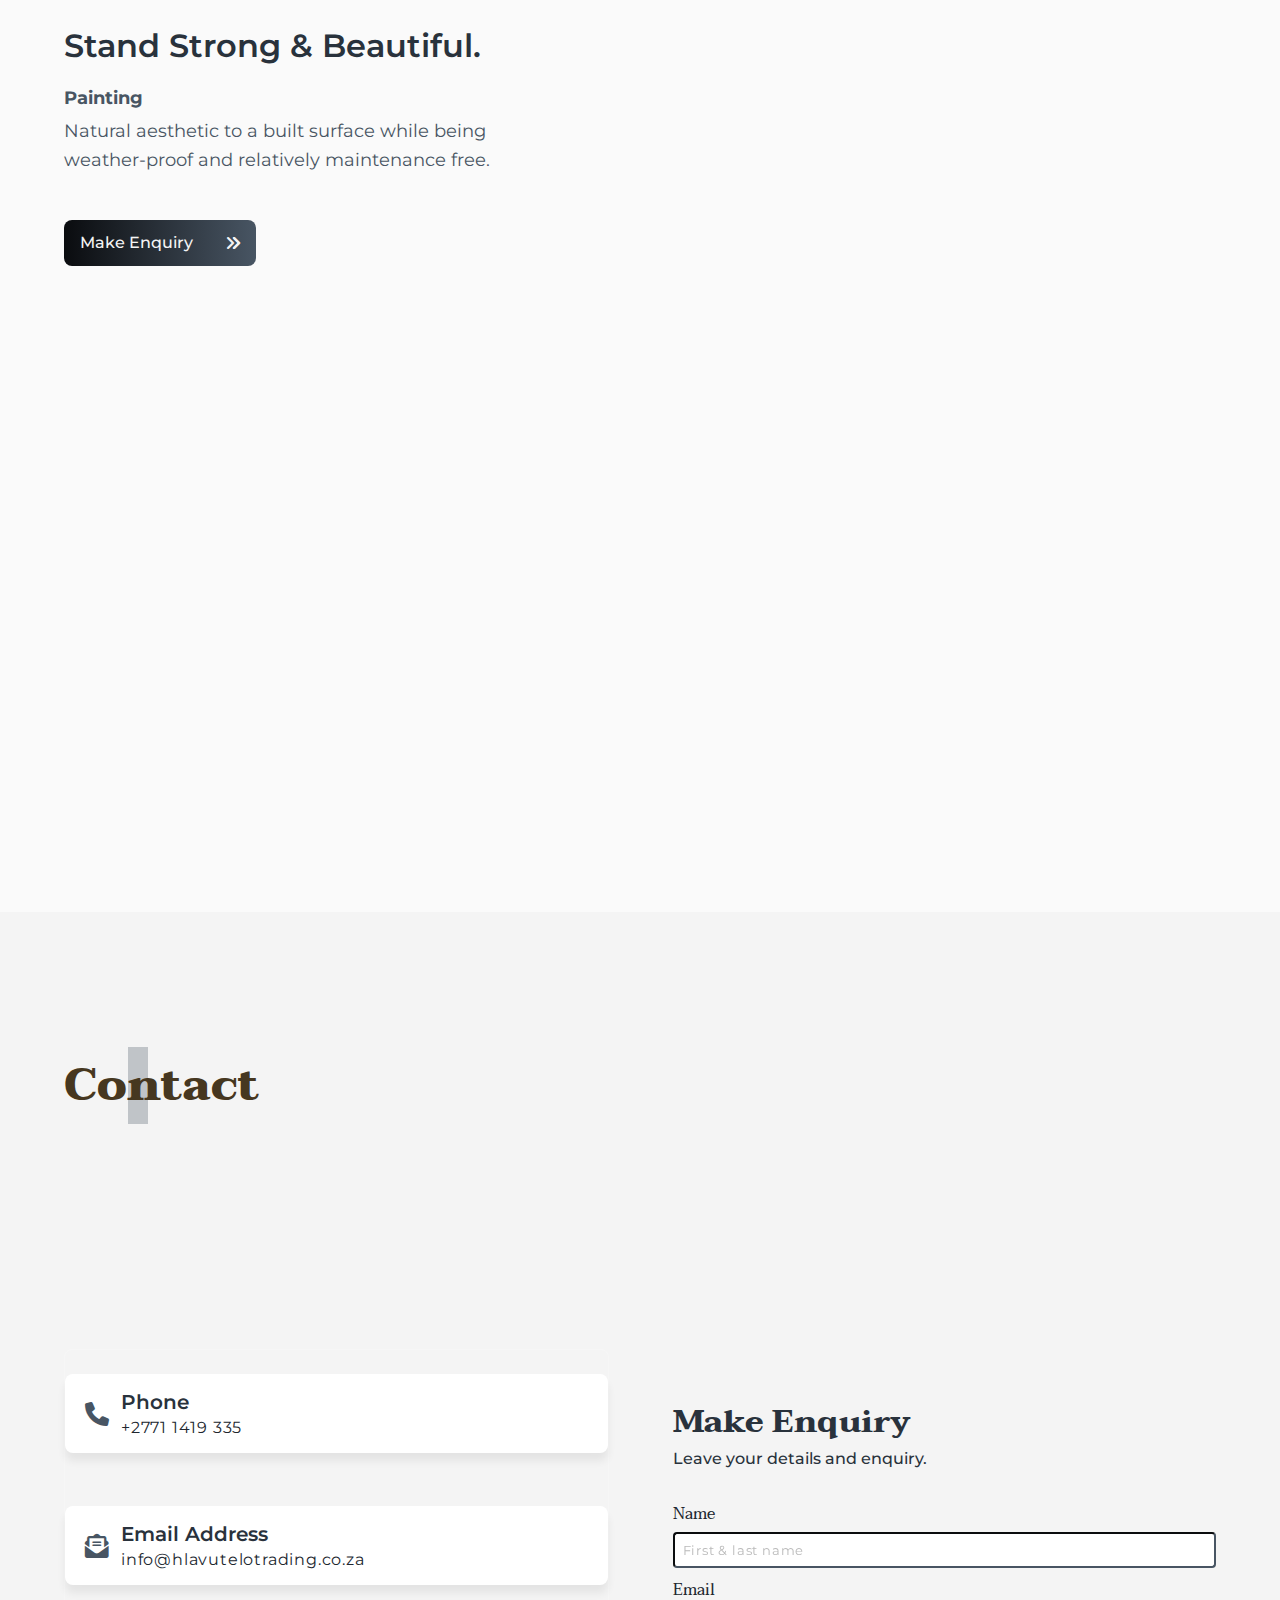
==== commit d46ddeca: "loader" ====
--- a/index.html
+++ b/index.html
@@ -48,11 +48,11 @@
 
 <body>
   <!-- LOADER -->
-  <!-- <div class="loader_bg">
+  <div class="loader_bg">
     <div class="loader">
       <div class="circle"></div>
     </div>
-  </div> -->
+  </div>
   <div class="container" id="container">
     <!-- HEADER -->
     <header id="header" class="header">
